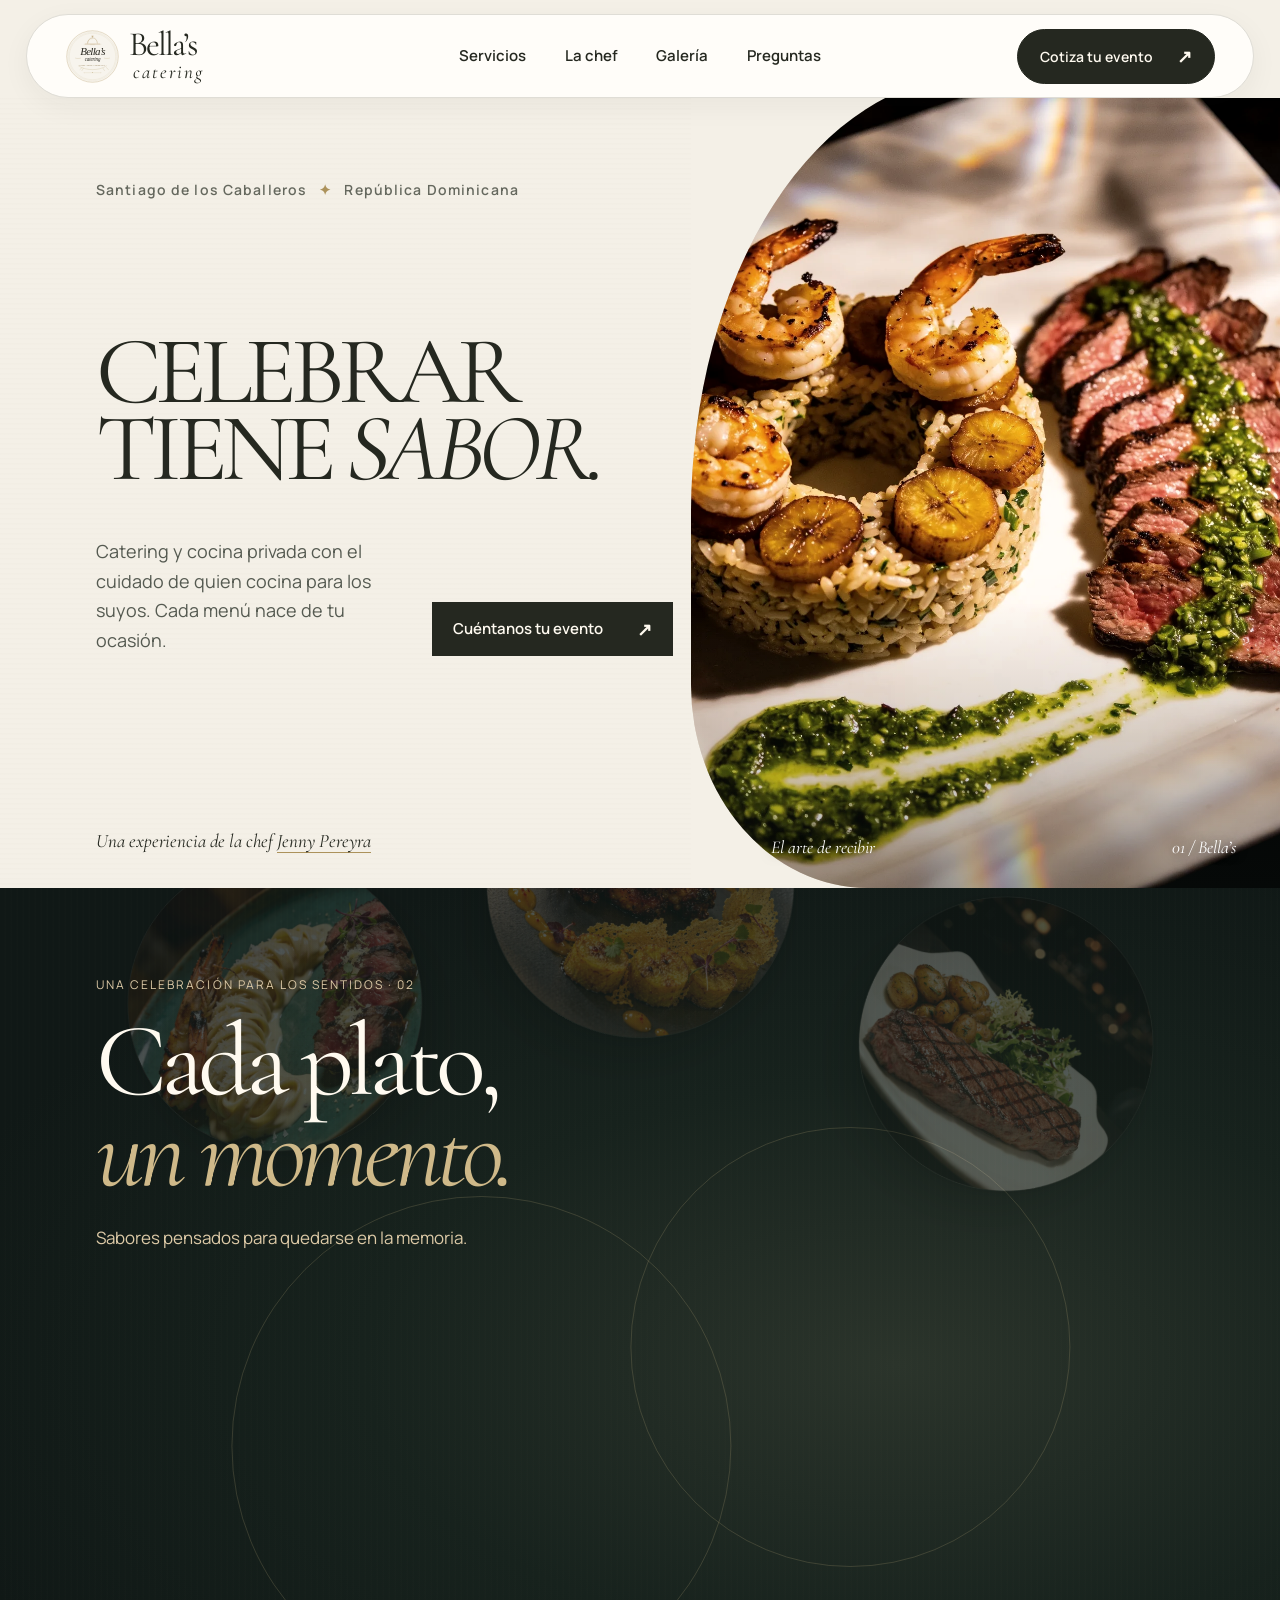
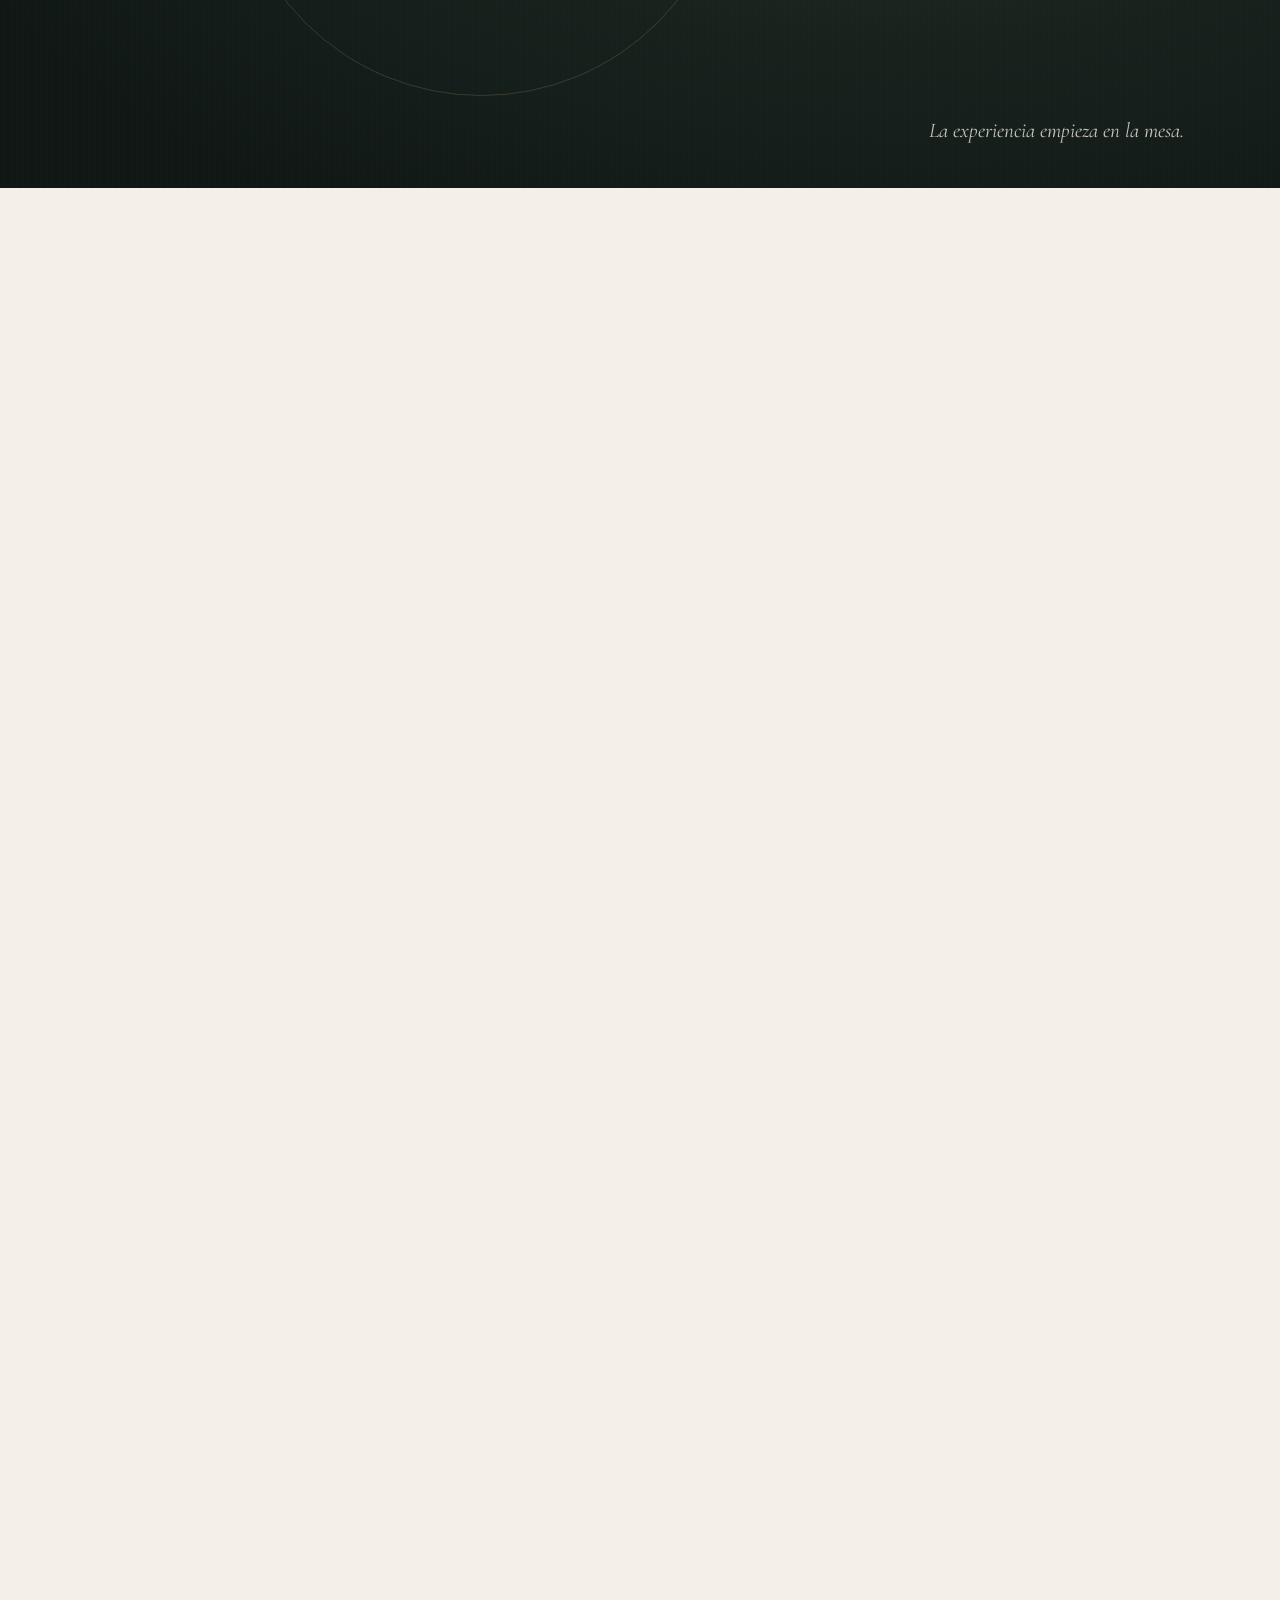
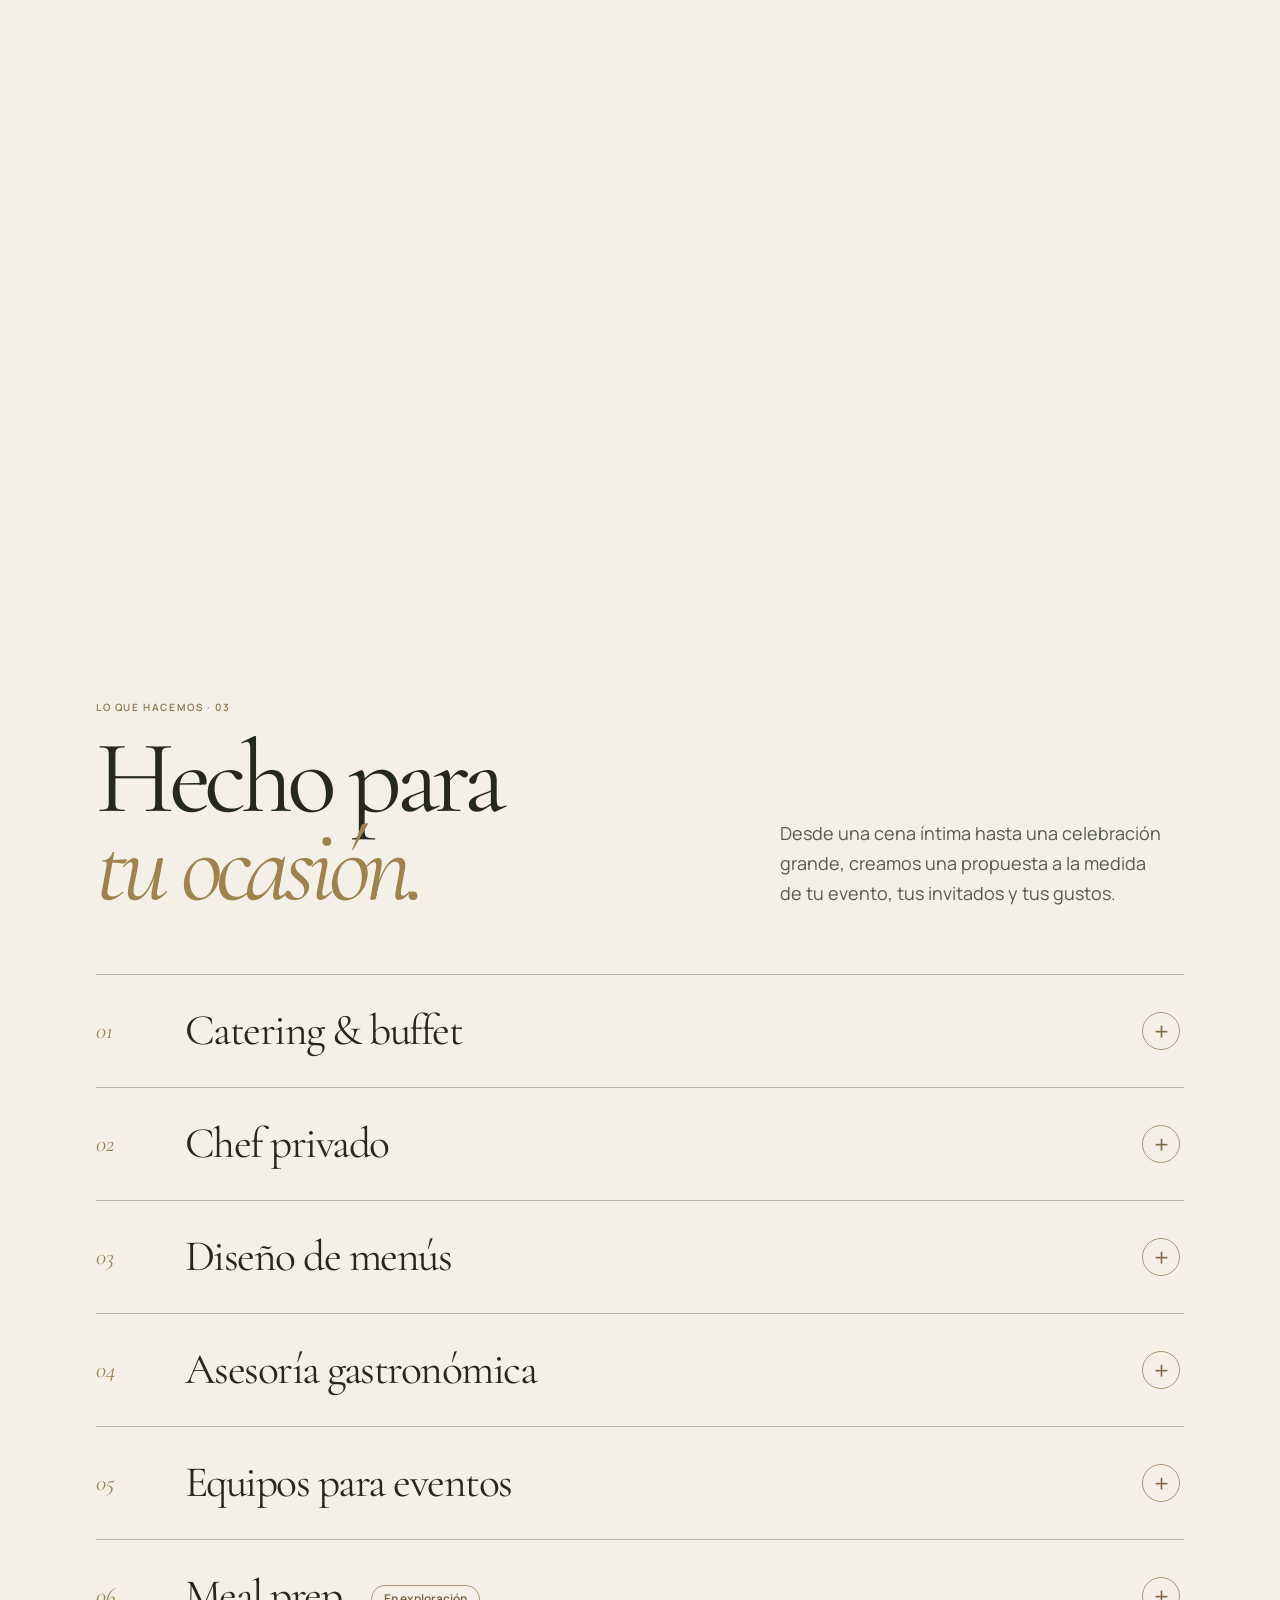
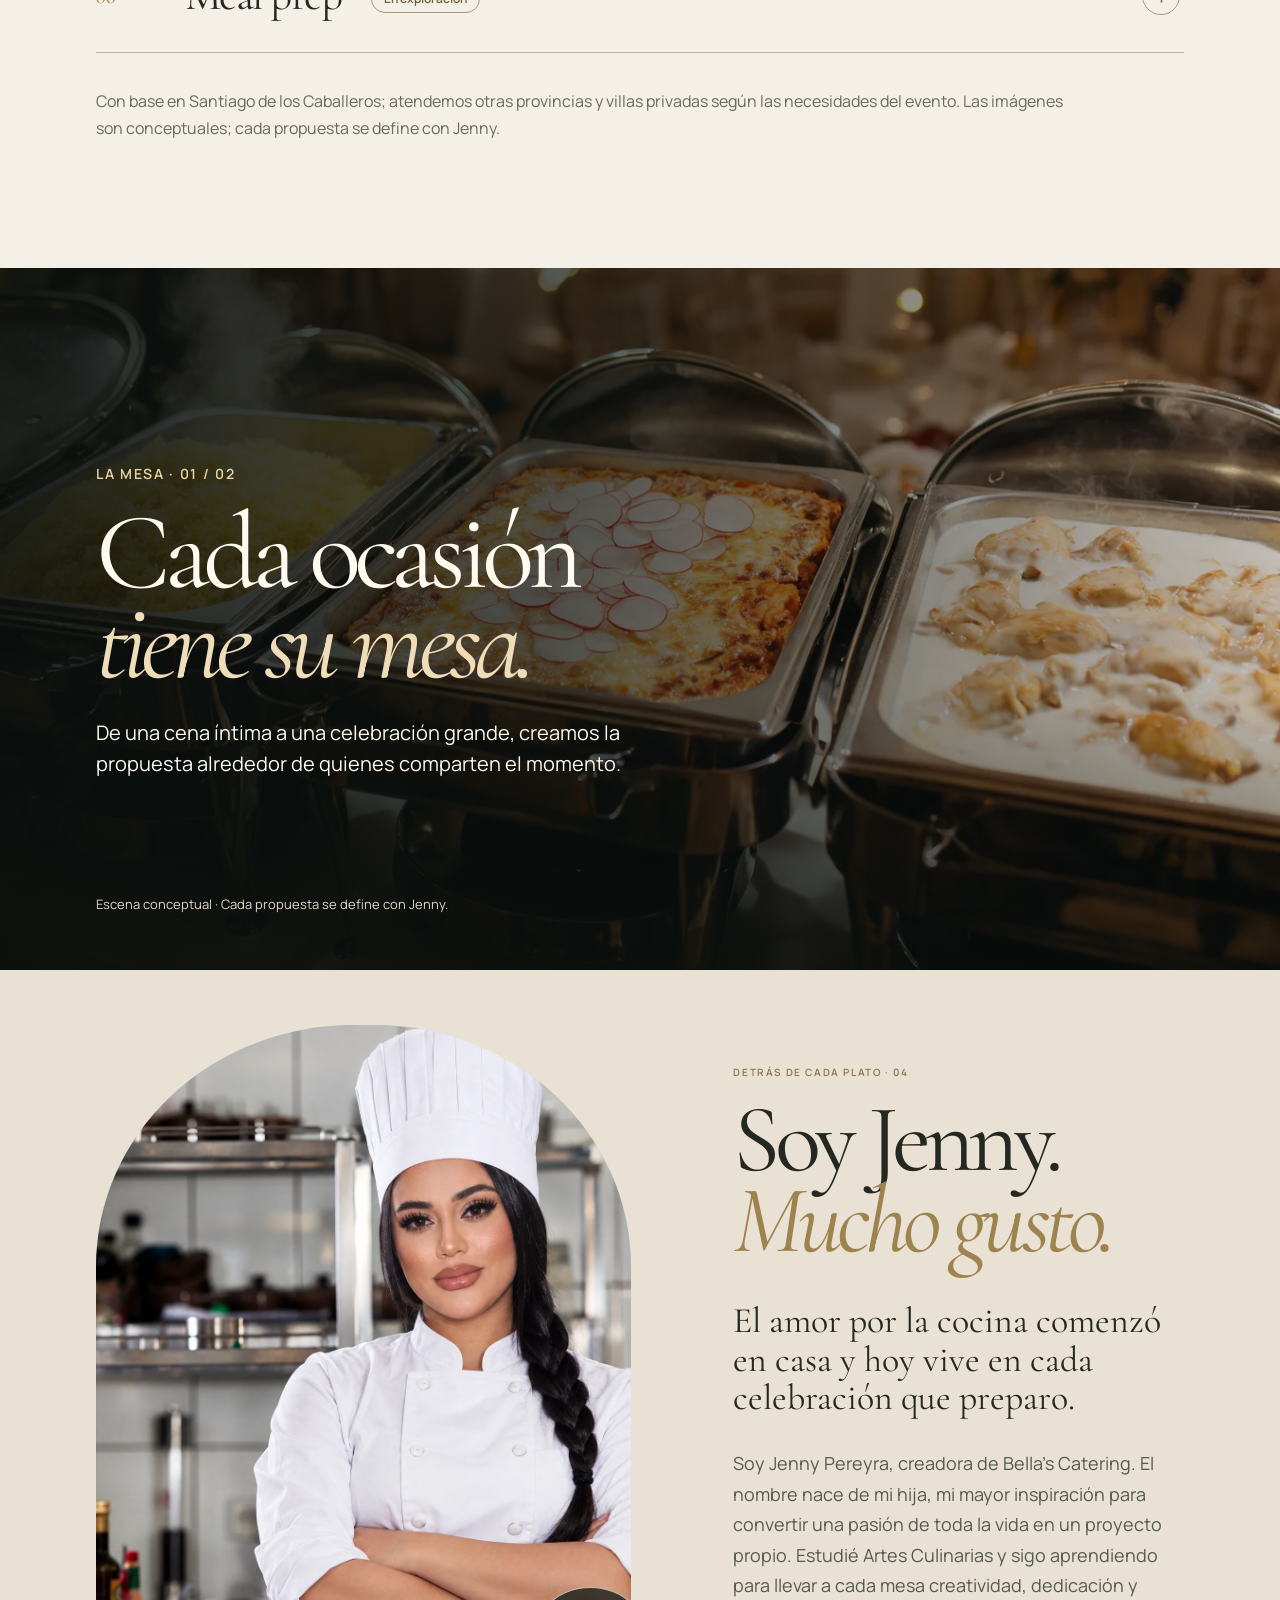
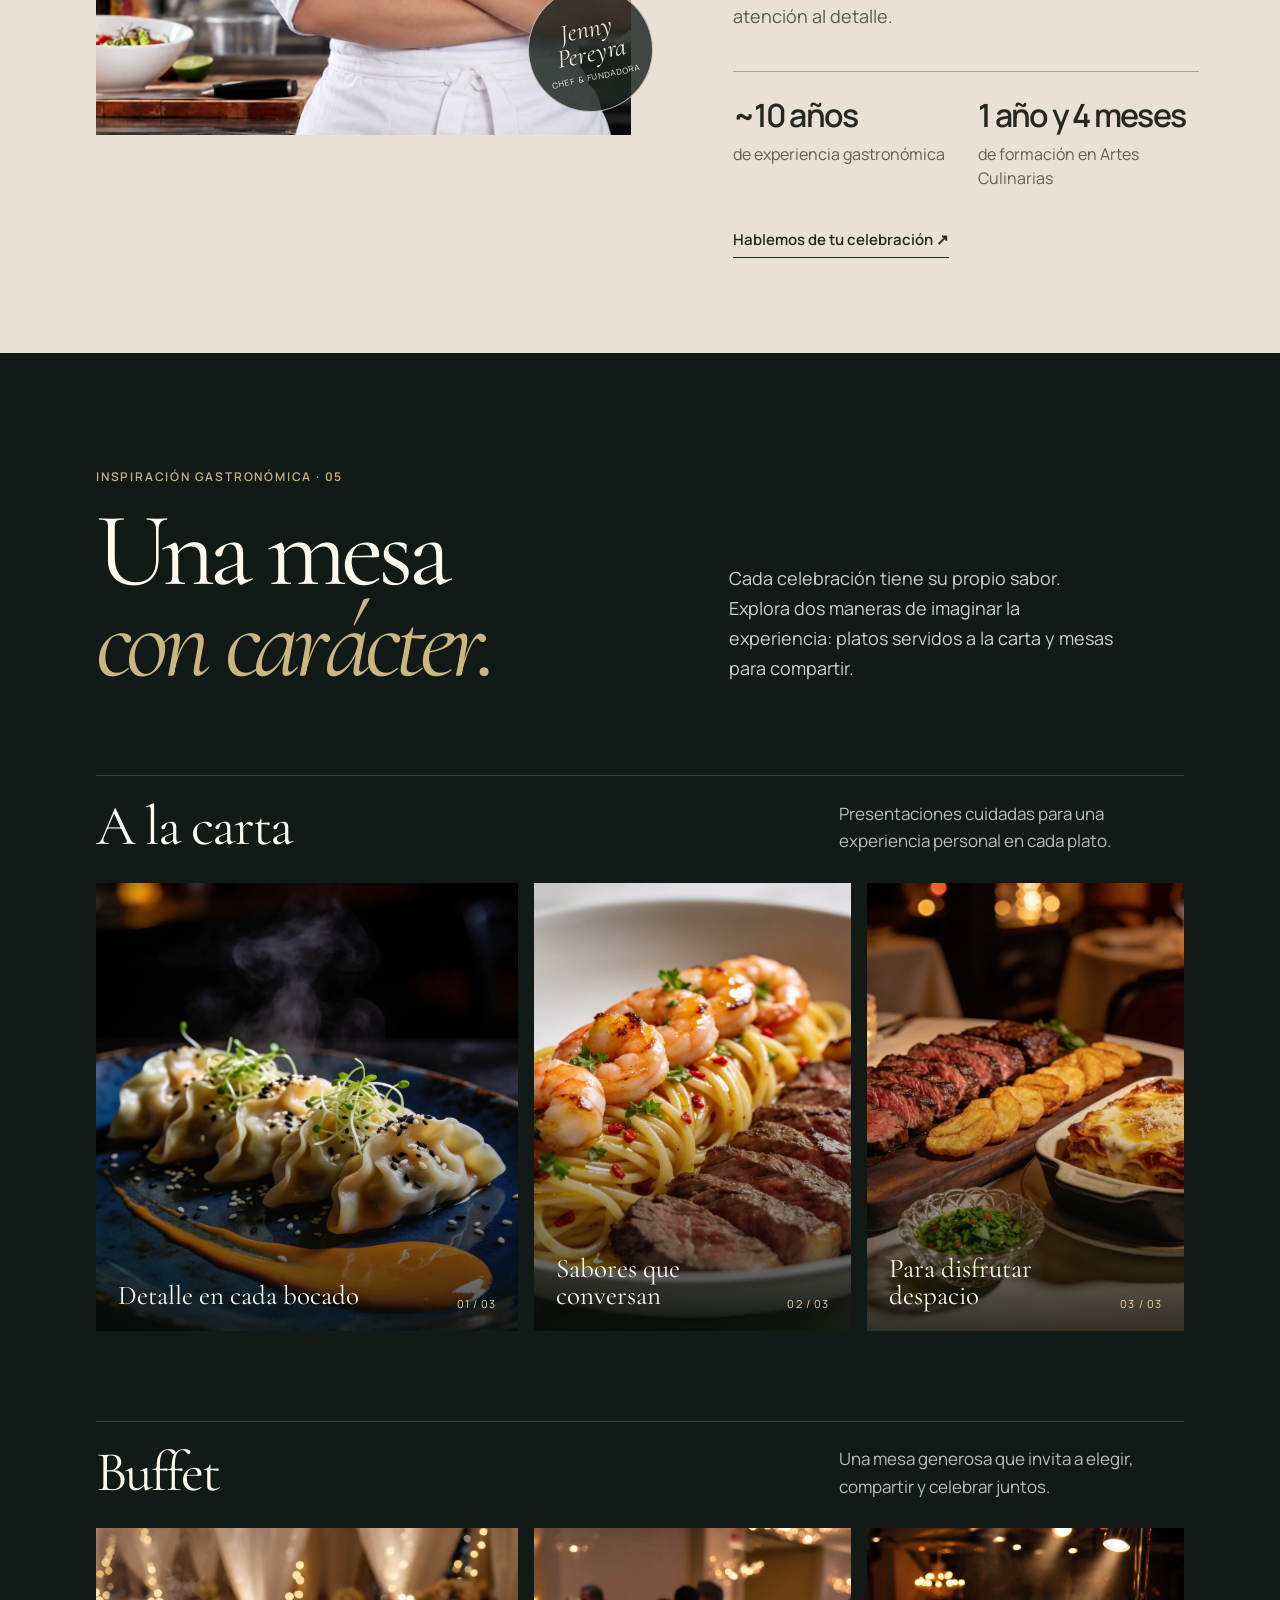
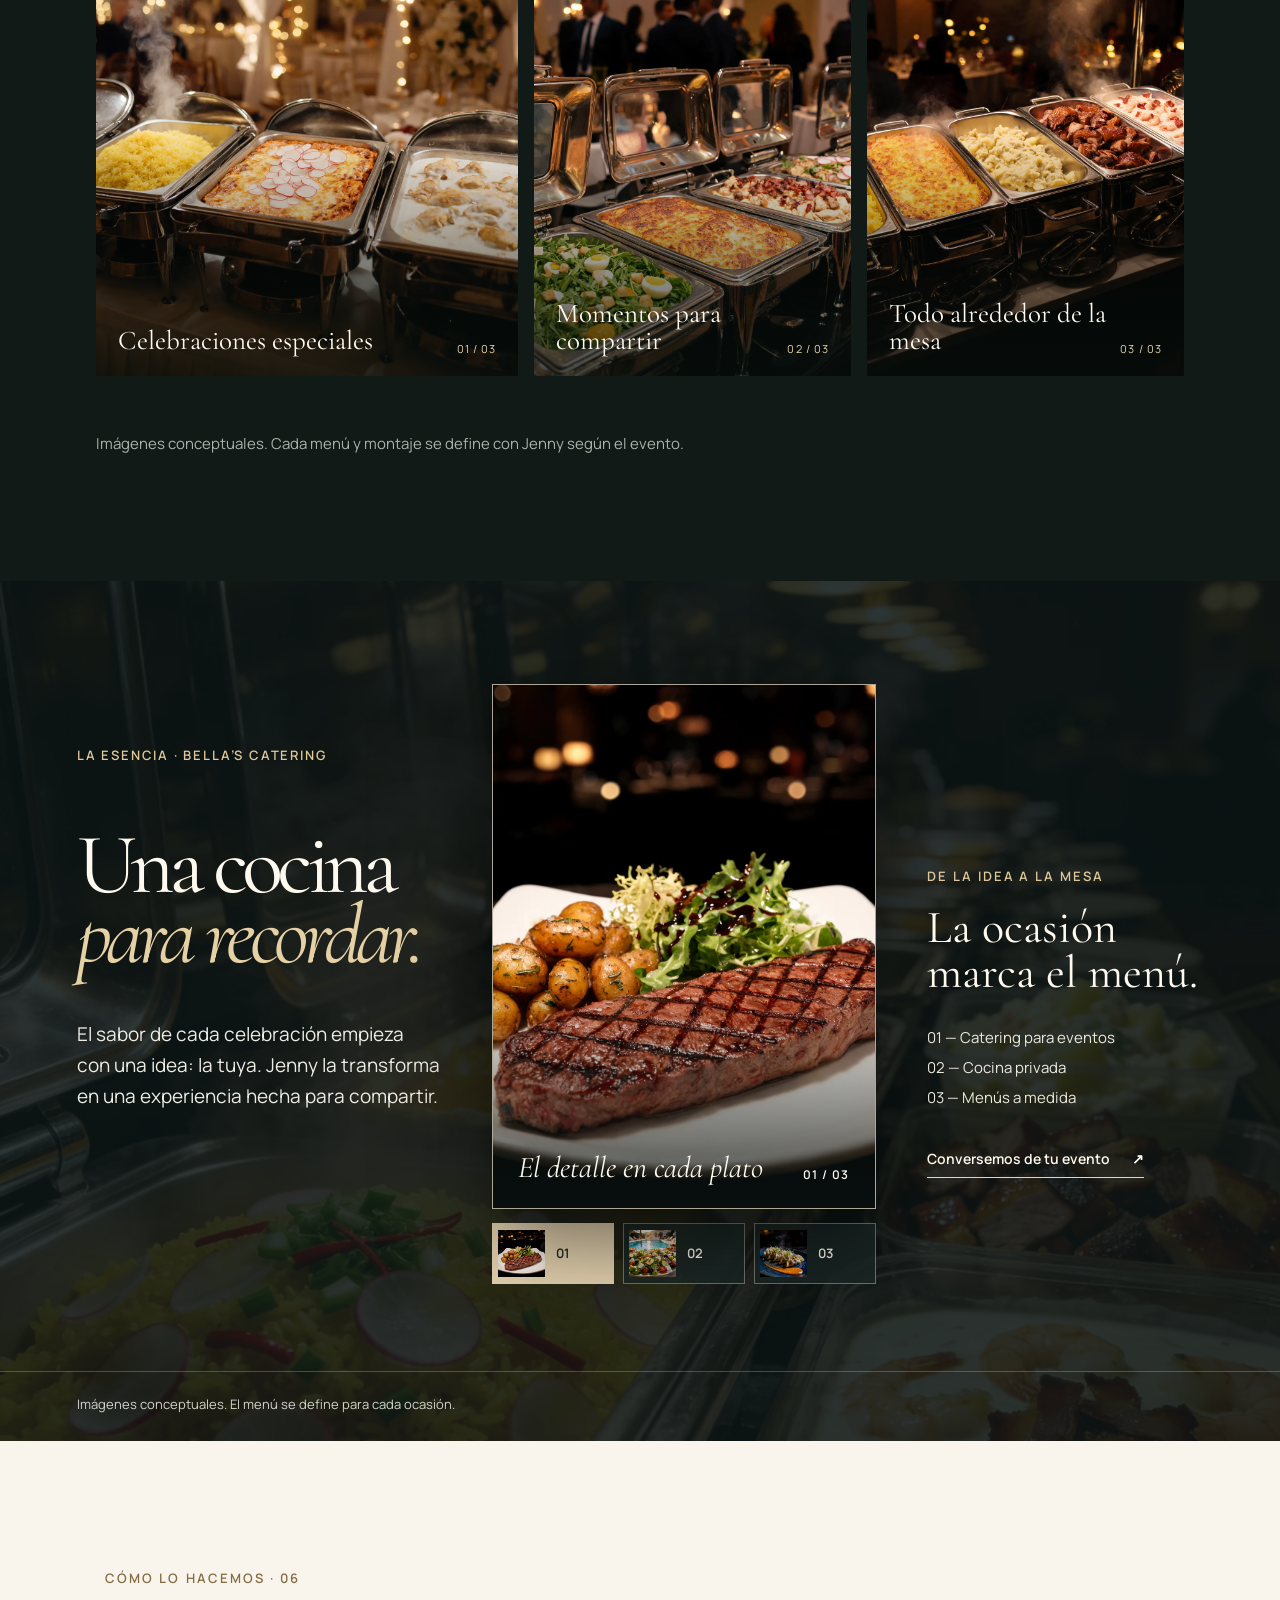
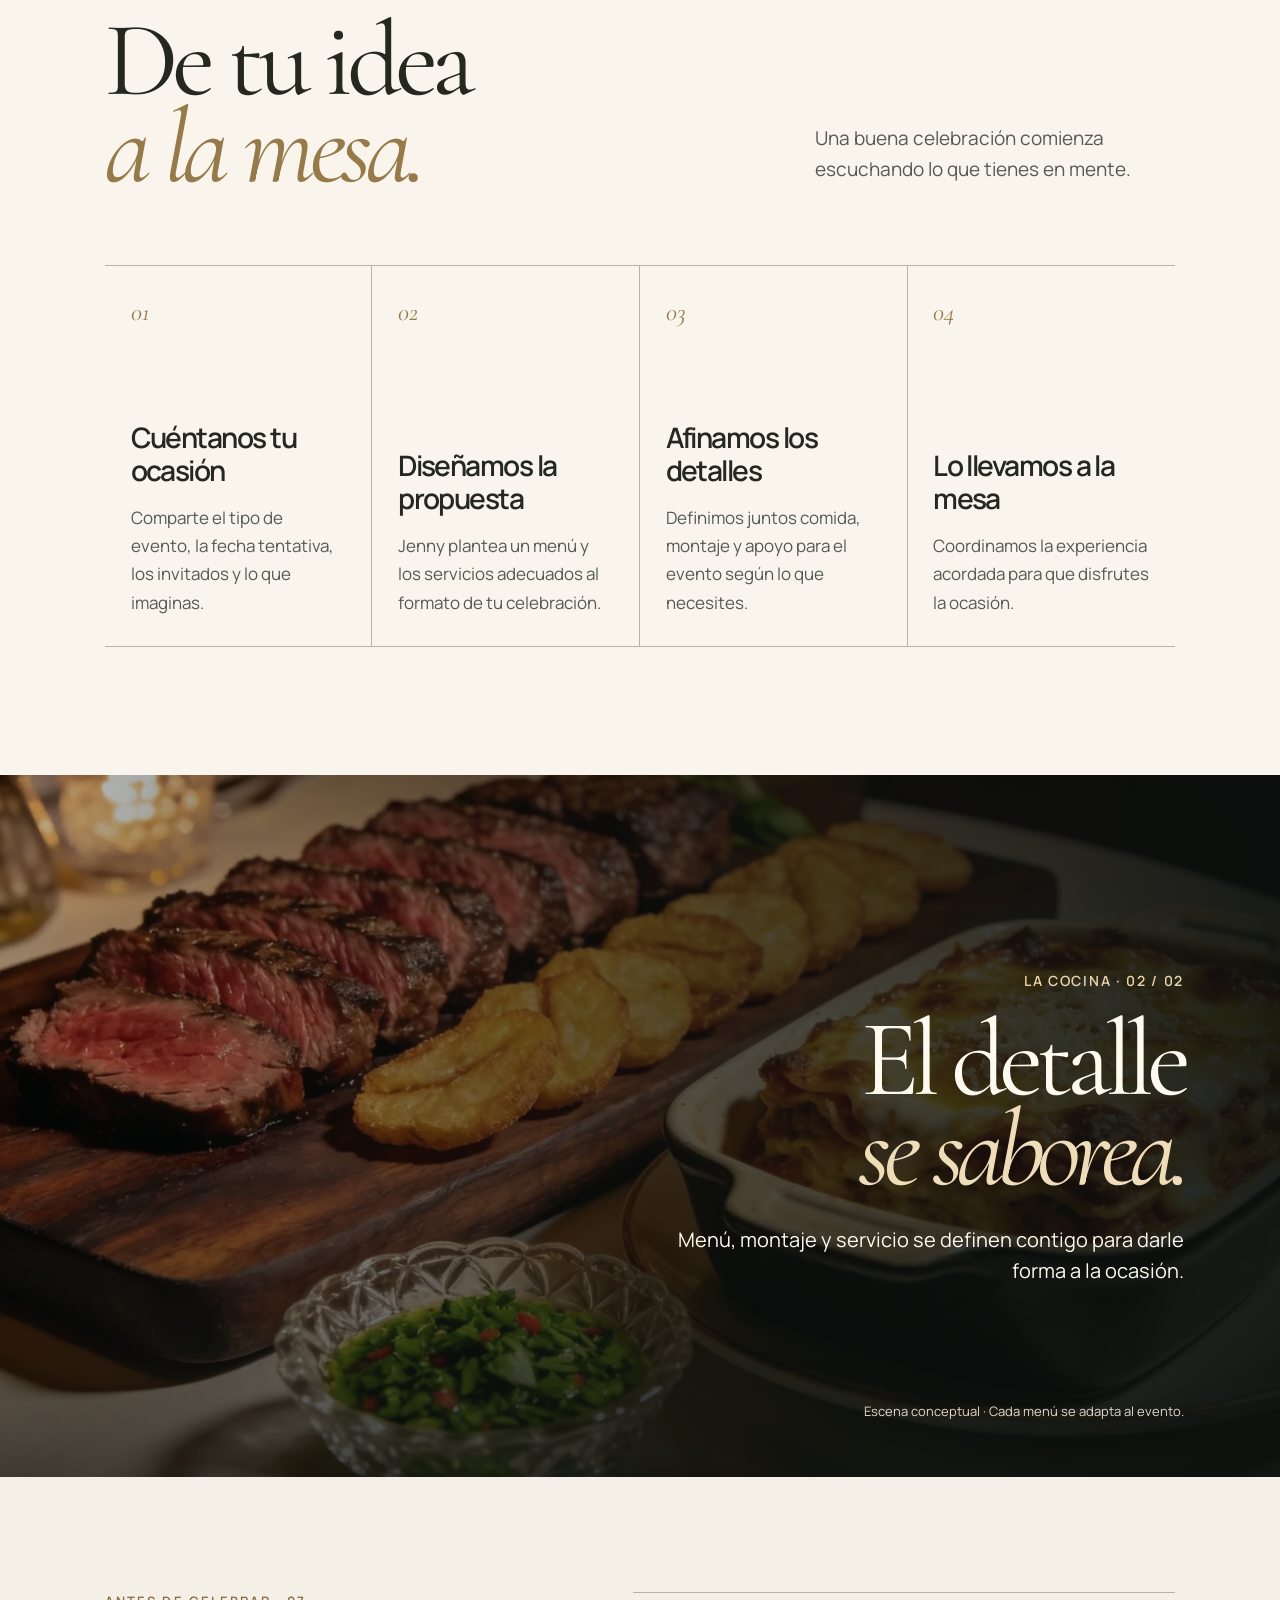
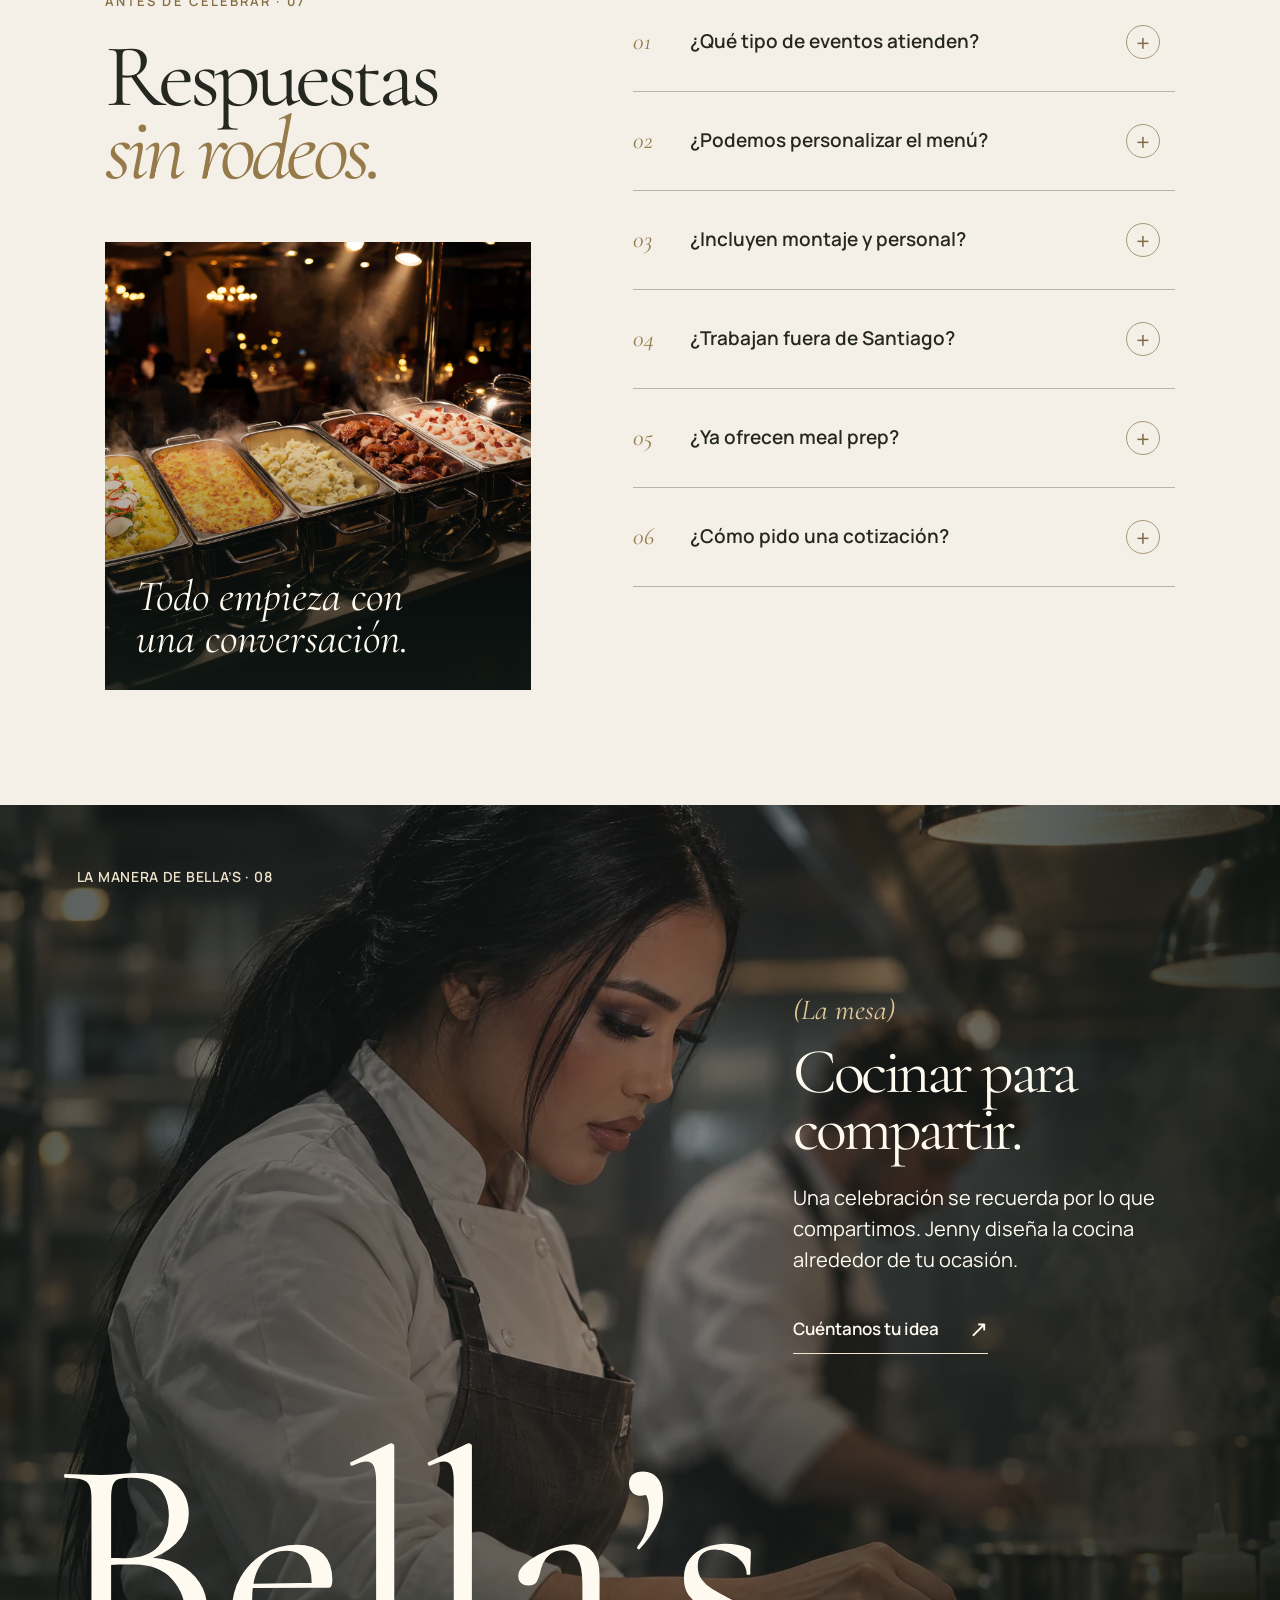
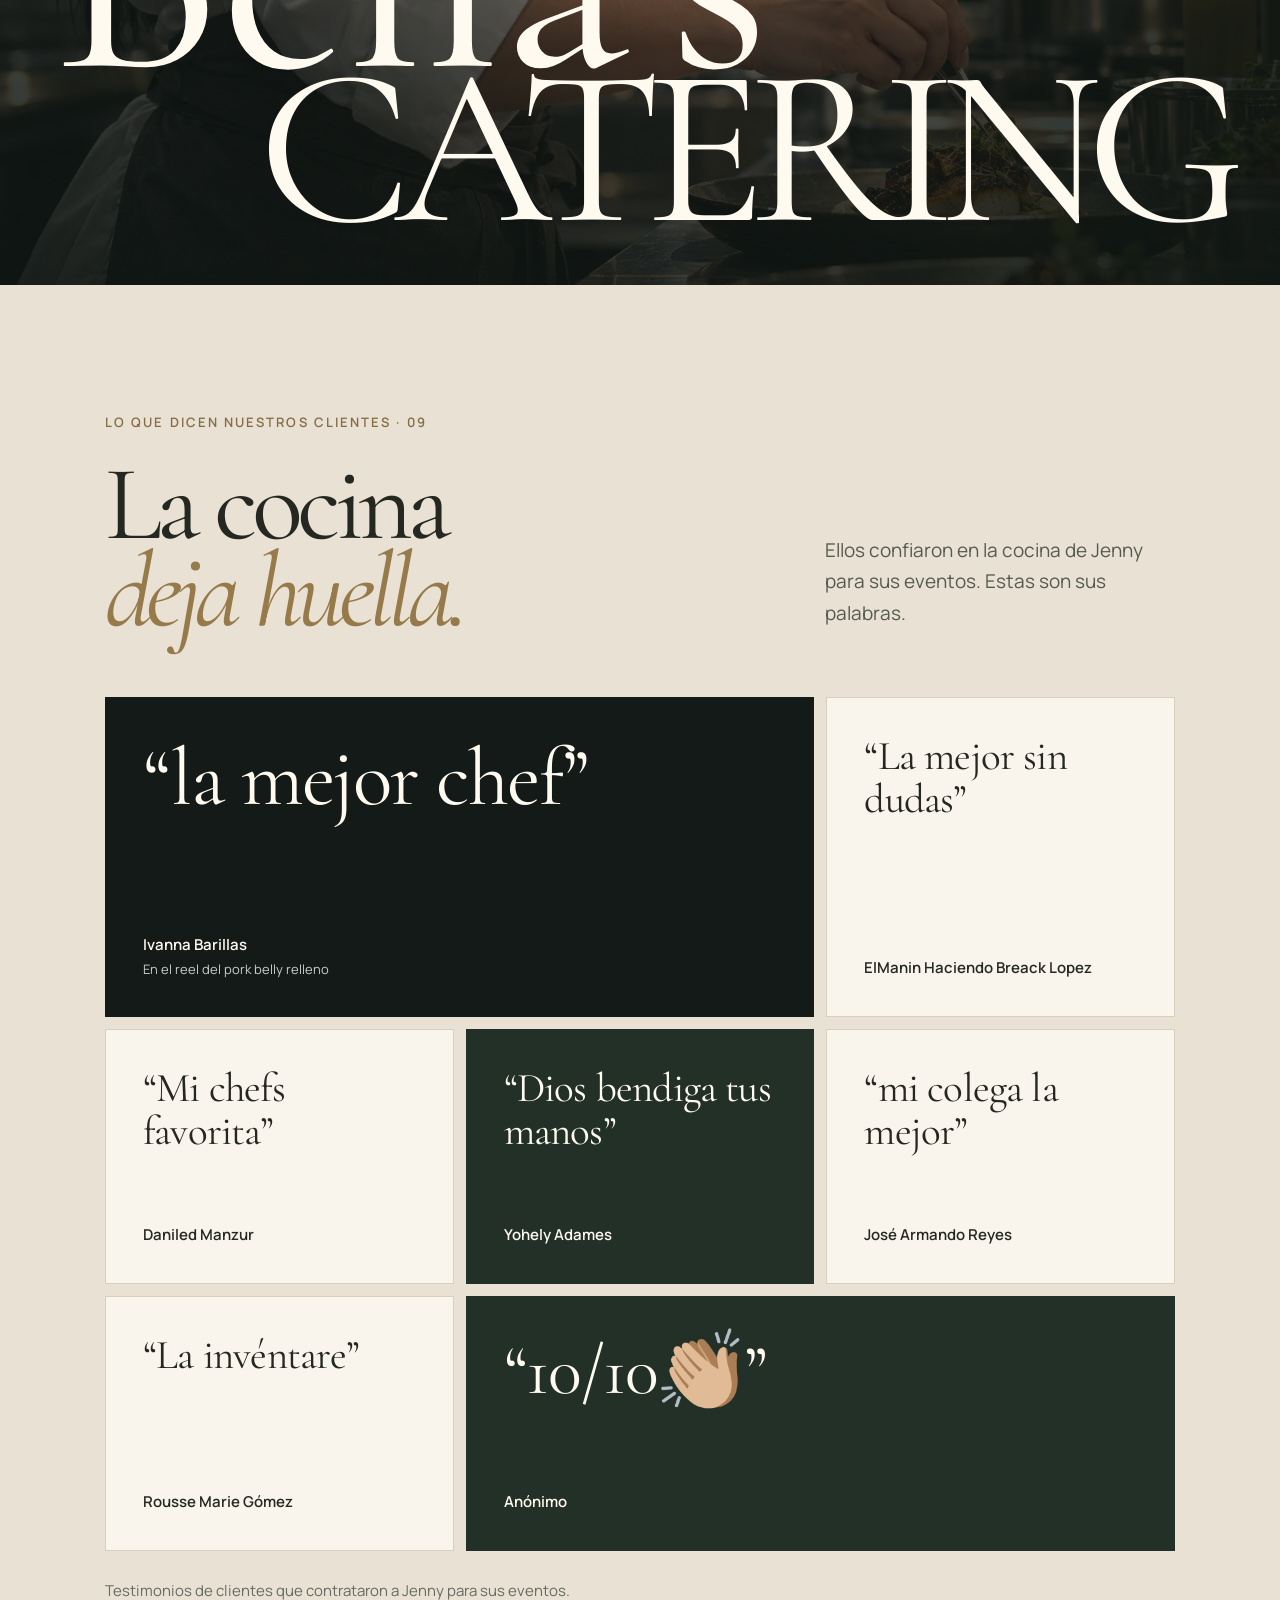
==== index.html @ 51c00a1a "feat: add optimized video parallax scenes" ====
<!doctype html>
<html lang="es">
  <head>
    <meta charset="utf-8" />
    <meta name="viewport" content="width=device-width, initial-scale=1" />
    <meta name="theme-color" content="#f4f0e7" />
    <meta name="robots" content="noindex, nofollow" />
    <meta name="description" content="Bella’s Catering en Santiago de los Caballeros: catering para eventos, chef privado y experiencias gastronómicas creadas por la chef Jenny Pereyra." />
    <meta property="og:type" content="website" />
    <meta property="og:title" content="Bella’s Catering — Chef Jenny Pereyra" />
    <meta property="og:description" content="Catering y cocina privada para celebrar a tu manera en República Dominicana." />
    <meta property="og:image" content="ASSETS/images/hero-dish.webp" />
    <title>Bella’s Catering — Chef Jenny Pereyra</title>
    <link rel="icon" href="ASSETS/brand/bellas-seal.svg" type="image/svg+xml" />
    <link rel="preload" href="ASSETS/fonts/cormorant-regular.woff2" as="font" type="font/woff2" crossorigin />
    <link rel="preload" href="ASSETS/fonts/manrope-regular.woff2" as="font" type="font/woff2" crossorigin />
    <link rel="stylesheet" href="css/base.css" />
    <link rel="stylesheet" href="css/hero.css" />
    <link rel="stylesheet" href="css/motion.css" />
    <link rel="stylesheet" href="css/sections.css" />
    <link rel="stylesheet" href="css/gallery.css" />
    <link rel="stylesheet" href="css/quote.css" />
    <link rel="stylesheet" href="css/reactions.css" />
    <link rel="stylesheet" href="css/process.css" />
    <link rel="stylesheet" href="css/signature.css" />
    <link rel="stylesheet" href="css/bella-way.css" />
    <link rel="stylesheet" href="css/parallax.css" />
    <link rel="stylesheet" href="css/footer.css" />
  </head>
  <body>
    <a class="skip-link" href="#contenido">Ir al contenido</a>
    <header class="site-header" id="inicio">
      <a class="brand" href="#inicio" aria-label="Bella’s Catering, ir al inicio">
        <img src="ASSETS/brand/bellas-seal.svg" alt="" width="62" height="62" />
        <span class="brand-copy"><strong>Bella’s</strong><small>catering</small></span>
      </a>
      <nav class="desktop-nav" aria-label="Navegación principal">
        <a href="#servicios">Servicios</a>
        <a href="#chef">La chef</a>
        <a href="#galeria">Galería</a>
        <a href="#preguntas">Preguntas</a>
      </nav>
      <a class="header-cta" href="#cotizar">Cotiza tu evento <span aria-hidden="true">↗</span></a>
      <details class="mobile-menu">
        <summary aria-label="Menú"><span></span><span></span></summary>
        <nav aria-label="Navegación móvil">
          <a href="#servicios">Servicios</a>
          <a href="#chef">La chef</a>
          <a href="#galeria">Galería</a>
          <a href="#preguntas">Preguntas</a>
          <a class="mobile-menu__cta" href="#cotizar">Cotiza tu evento <span aria-hidden="true">↗</span></a>
        </nav>
      </details>
    </header>

    <main id="contenido">
      <section class="hero" aria-labelledby="hero-title">
        <div class="hero-copy">
          <p class="hero-location">Santiago de los Caballeros <span aria-hidden="true">✦</span> República Dominicana</p>
          <h1 id="hero-title">Celebrar<br />tiene <em>sabor.</em></h1>
          <div class="hero-intro">
            <p>Catering y cocina privada con el cuidado de quien cocina para los suyos. Cada menú nace de tu ocasión.</p>
            <a class="button button-dark" href="https://wa.me/18494530297?text=Hola%2C%20quiero%20cotizar%20un%20evento%20con%20Bella%E2%80%99s%20Catering." target="_blank" rel="noopener noreferrer">Cuéntanos tu evento <span aria-hidden="true">↗</span></a>
          </div>
          <p class="hero-signature">Una experiencia de la chef <strong>Jenny Pereyra</strong></p>
        </div>
        <div class="hero-visual">
          <div class="hero-photo-wrap">
            <img class="hero-photo" src="ASSETS/images/hero-dish.webp" alt="Plato de camarones, arroz y carne servido con salsa verde" width="1600" height="1600" fetchpriority="high" />
          </div>
          <div class="hero-photo-caption" aria-hidden="true"><span>El arte de recibir</span><span>01 / Bella’s</span></div>
        </div>
      </section>
      <section class="food-scene" aria-labelledby="food-scene-title">
        <p class="food-scene__eyebrow">Una celebración para los sentidos · 02</p>
        <h2 class="food-scene__heading" id="food-scene-title">Cada plato,<br /><em>un momento.</em></h2>
        <p class="food-scene__note">Sabores pensados para quedarse en la memoria.</p>
        <div class="food-scene__stage" aria-label="Presentaciones gastronómicas de Bella’s Catering">
          <span class="food-scene__orbit food-scene__orbit--one" aria-hidden="true"></span>
          <span class="food-scene__orbit food-scene__orbit--two" aria-hidden="true"></span>
          <div class="food-scene__plate food-scene__plate--left" data-plate="0"><img src="ASSETS/images/dish-seafood.webp" alt="Pasta cremosa con mariscos y carne en plato turquesa" width="1100" height="1100" loading="lazy" /></div>
          <div class="food-scene__plate food-scene__plate--main" data-plate="1"><img src="ASSETS/images/dish-glazed.webp" alt="Preparación glaseada con plátano y hierbas frescas" width="1100" height="1473" loading="lazy" /></div>
          <div class="food-scene__plate food-scene__plate--right" data-plate="2"><img src="ASSETS/images/dish-steak.webp" alt="Corte de carne sobre puré con setas" width="1100" height="1100" loading="lazy" /></div>
          <div class="food-scene__plate food-scene__plate--extra" data-plate="3"><img src="ASSETS/images/gallery-dumplings.webp" alt="Bocados servidos en una presentación editorial" width="1440" height="1440" loading="lazy" /></div>
          <div class="food-scene__plate food-scene__plate--extra" data-plate="4"><img src="ASSETS/images/gallery-seafood-steak.webp" alt="Plato de mariscos y carne presentado para una ocasión especial" width="1440" height="1440" loading="lazy" /></div>
          <div class="food-scene__plate food-scene__plate--extra" data-plate="5"><img src="ASSETS/images/scene-surf-turf.webp" alt="Camarones y carne con arroz y salsa de hierbas sobre plato blanco" width="1100" height="1100" loading="lazy" /></div>
          <div class="food-scene__plate food-scene__plate--extra" data-plate="6"><img src="ASSETS/images/scene-steak-mushrooms.webp" alt="Corte de carne con puré, setas y hierbas sobre piedra oscura" width="1100" height="1100" loading="lazy" /></div>
          <div class="food-scene__fragments" aria-hidden="true">
            <span class="food-scene__fragment food-scene__fragment--leaf"></span>
            <span class="food-scene__fragment food-scene__fragment--seed"></span>
            <span class="food-scene__fragment food-scene__fragment--ribbon"></span>
            <span class="food-scene__fragment food-scene__fragment--leaf"></span>
            <span class="food-scene__fragment food-scene__fragment--seed"></span>
            <span class="food-scene__fragment food-scene__fragment--ribbon"></span>
          </div>
        </div>
        <p class="food-scene__footer">La experiencia empieza en la mesa.</p>
      </section>
      <section class="services" id="servicios" aria-labelledby="services-title">
        <div class="services__intro">
          <div>
            <p class="section-kicker">Lo que hacemos · 03</p>
            <h2 id="services-title">Hecho para<br /><em>tu ocasión.</em></h2>
          </div>
          <p>Desde una cena íntima hasta una celebración grande, creamos una propuesta a la medida de tu evento, tus invitados y tus gustos.</p>
        </div>

        <div class="services__list">
          <details class="service" name="services">
            <summary class="service__summary"><span class="service__number">01</span><span class="service__title">Catering &amp; buffet</span><span class="service__mark" aria-hidden="true">+</span></summary>
            <div class="service__panel"><p>Para bodas, cumpleaños, bautizos y celebraciones especiales. La propuesta puede incluir comida, montaje, vajilla, meseros, decoración y limpieza, según cada evento.</p><figure class="service__visual"><img src="ASSETS/images/gallery-buffet-wedding.webp" alt="Buffet conceptual preparado para una celebración" width="1440" height="1440" loading="lazy" /></figure></div>
          </details>
          <details class="service" name="services">
            <summary class="service__summary"><span class="service__number">02</span><span class="service__title">Chef privado</span><span class="service__mark" aria-hidden="true">+</span></summary>
            <div class="service__panel"><p>Una experiencia gastronómica personal para reuniones en casa o villas privadas, con menú pensado alrededor de quienes se sientan a la mesa.</p><figure class="service__visual service__visual--portrait"><img src="ASSETS/images/jenny-plating.webp" alt="Representación editorial de Jenny emplatando en una cocina" width="1280" height="1440" loading="lazy" /></figure></div>
          </details>
          <details class="service" name="services">
            <summary class="service__summary"><span class="service__number">03</span><span class="service__title">Diseño de menús</span><span class="service__mark" aria-hidden="true">+</span></summary>
            <div class="service__panel"><p>Creación de propuestas a la carta, de comida rápida o para ocasiones especiales. Adaptamos sabores, formato y porciones a lo que necesitas.</p><figure class="service__visual"><img src="ASSETS/images/gallery-seafood-steak.webp" alt="Plato conceptual de pasta, camarones y carne" width="1440" height="1440" loading="lazy" /></figure></div>
          </details>
          <details class="service" name="services">
            <summary class="service__summary"><span class="service__number">04</span><span class="service__title">Asesoría gastronómica</span><span class="service__mark" aria-hidden="true">+</span></summary>
            <div class="service__panel"><p>Apoyo para cocinas comerciales y restaurantes: instalación, menús, capacitación, costos, recetas, porciones y organización de la producción.</p><figure class="service__visual service__visual--team"><img src="ASSETS/images/jenny-with-team.webp" alt="Escena conceptual de colaboración en una cocina profesional" width="1280" height="1440" loading="lazy" /></figure></div>
          </details>
          <details class="service" name="services">
            <summary class="service__summary"><span class="service__number">05</span><span class="service__title">Equipos para eventos</span><span class="service__mark" aria-hidden="true">+</span></summary>
            <div class="service__panel"><p>Soluciones de montaje con chafing dishes, vajilla y otros equipos. Combinamos materiales propios y alquileres según el tamaño de la celebración.</p><figure class="service__visual"><img src="ASSETS/images/gallery-buffet-corporate.webp" alt="Montaje conceptual de buffet con equipos para servir" width="1440" height="1440" loading="lazy" /></figure></div>
          </details>
          <details class="service service--exploring" name="services">
            <summary class="service__summary"><span class="service__number">06</span><span class="service__title">Meal prep <small>En exploración</small></span><span class="service__mark" aria-hidden="true">+</span></summary>
            <div class="service__panel"><p>Jenny está considerando preparar comidas para organizar la semana con su estilo de cocina. Todavía no hay planes, fechas de lanzamiento ni opciones de compra definidas.</p><figure class="service__visual service__visual--meal"><span class="service__meal-grid"><img src="ASSETS/images/meal-prep-selection.webp" alt="Selección conceptual de comidas preparadas y organizadas para la semana" width="1536" height="1024" loading="lazy" /><img src="ASSETS/images/meal-prep-plating.webp" alt="Preparación conceptual de porciones para meal prep" width="1536" height="1024" loading="lazy" /><img src="ASSETS/images/meal-prep-closeup.webp" alt="Detalle conceptual de una comida preparada" width="1536" height="1024" loading="lazy" /></span></figure></div>
          </details>
        </div>
        <p class="services__note">Con base en Santiago de los Caballeros; atendemos otras provincias y villas privadas según las necesidades del evento. Las imágenes son conceptuales; cada propuesta se define con Jenny.</p>
      </section>

      <section class="parallax-panel parallax-panel--gathering" aria-labelledby="gathering-title">
        <div class="parallax-panel__media" aria-hidden="true">
          <img class="parallax-panel__image" src="ASSETS/images/gallery-buffet-wedding.webp" alt="" width="1440" height="1440" loading="lazy" />
          <video class="parallax-panel__video" muted loop playsinline preload="none" tabindex="-1"><source src="ASSETS/videos/la-mesa-1.mp4" type="video/mp4" /></video>
        </div>
        <div class="parallax-panel__content">
          <p class="parallax-panel__eyebrow">La mesa · 01 / 02</p>
          <h2 id="gathering-title">Cada ocasión<br /><em>tiene su mesa.</em></h2>
          <p class="parallax-panel__description">De una cena íntima a una celebración grande, creamos la propuesta alrededor de quienes comparten el momento.</p>
          <p class="parallax-panel__note">Escena conceptual · Cada propuesta se define con Jenny.</p>
        </div>
      </section>
      <section class="biography" id="chef" aria-labelledby="biography-title">
        <div class="biography__visual">
          <img src="ASSETS/images/jenny-portrait.webp" alt="Representación editorial de la chef Jenny Pereyra en una cocina profesional" width="1500" height="1500" loading="lazy" />
          <div class="biography__stamp" aria-hidden="true"><span>Jenny<br />Pereyra</span><small>Chef &amp; fundadora</small></div>
        </div>
        <div class="biography__copy">
          <p class="section-kicker">Detrás de cada plato · 04</p>
          <h2 id="biography-title">Soy Jenny.<br /><em>Mucho gusto.</em></h2>
          <p class="biography__lead">El amor por la cocina comenzó en casa y hoy vive en cada celebración que preparo.</p>
          <p class="biography__body">Soy Jenny Pereyra, creadora de Bella’s Catering. El nombre nace de mi hija, mi mayor inspiración para convertir una pasión de toda la vida en un proyecto propio. Estudié Artes Culinarias y sigo aprendiendo para llevar a cada mesa creatividad, dedicación y atención al detalle.</p>
          <div class="biography__facts"><span><strong>~10 años</strong>de experiencia gastronómica</span><span><strong>1 año y 4 meses</strong>de formación en Artes Culinarias</span></div>
          <a class="biography__link" href="https://wa.me/18494530297?text=Hola%2C%20quiero%20hablar%20con%20Jenny%20sobre%20un%20evento." target="_blank" rel="noopener noreferrer">Hablemos de tu celebración ↗</a>
        </div>
      </section>
      <section class="gallery" id="galeria" aria-labelledby="gallery-title">
        <div class="gallery__intro">
          <div><p class="gallery__kicker">Inspiración gastronómica · 05</p><h2 id="gallery-title">Una mesa<br /><em>con carácter.</em></h2></div>
          <p>Cada celebración tiene su propio sabor. Explora dos maneras de imaginar la experiencia: platos servidos a la carta y mesas para compartir.</p>
        </div>
        <div class="gallery__group" aria-labelledby="gallery-carte-title">
          <div class="gallery__group-head"><h3 id="gallery-carte-title">A la carta</h3><p>Presentaciones cuidadas para una experiencia personal en cada plato.</p></div>
          <div class="gallery__grid">
            <figure class="gallery__card"><img src="ASSETS/images/gallery-dumplings.webp" alt="Dumplings al vapor con hierbas en un plato azul" width="1440" height="1440" loading="lazy" /><figcaption>Detalle en cada bocado <small>01 / 03</small></figcaption></figure>
            <figure class="gallery__card"><img src="ASSETS/images/gallery-seafood-steak.webp" alt="Pasta con camarones y corte de carne servido en plato blanco" width="1440" height="1440" loading="lazy" /><figcaption>Sabores que conversan <small>02 / 03</small></figcaption></figure>
            <figure class="gallery__card"><img src="ASSETS/images/gallery-steak-lasagna.webp" alt="Corte de carne, lasaña y ensalada en mesa de cena" width="1440" height="1440" loading="lazy" /><figcaption>Para disfrutar despacio <small>03 / 03</small></figcaption></figure>
          </div>
        </div>
        <div class="gallery__group" aria-labelledby="gallery-buffet-title">
          <div class="gallery__group-head"><h3 id="gallery-buffet-title">Buffet</h3><p>Una mesa generosa que invita a elegir, compartir y celebrar juntos.</p></div>
          <div class="gallery__grid">
            <figure class="gallery__card"><img src="ASSETS/images/gallery-buffet-wedding.webp" alt="Buffet con chafing dishes en salón de celebración" width="1440" height="1440" loading="lazy" /><figcaption>Celebraciones especiales <small>01 / 03</small></figcaption></figure>
            <figure class="gallery__card"><img src="ASSETS/images/gallery-buffet-corporate.webp" alt="Mesa de buffet con ensalada, arroz y bandejas calientes" width="1440" height="1440" loading="lazy" /><figcaption>Momentos para compartir <small>02 / 03</small></figcaption></figure>
            <figure class="gallery__card"><img src="ASSETS/images/gallery-buffet-warm.webp" alt="Buffet cálido con varias bandejas de comida y luz de salón" width="1440" height="1440" loading="lazy" /><figcaption>Todo alrededor de la mesa <small>03 / 03</small></figcaption></figure>
          </div>
        </div>
        <p class="gallery__note">Imágenes conceptuales. Cada menú y montaje se define con Jenny según el evento.</p>
      </section>
      <section class="signature" id="esencia" aria-labelledby="signature-title">
        <img class="signature__backdrop" src="ASSETS/images/feature-buffet.webp" alt="" width="1400" height="1400" loading="lazy" />
        <div class="signature__layout">
          <div class="signature__copy">
            <p class="signature__eyebrow">La esencia · Bella’s Catering</p>
            <h2 id="signature-title">Una cocina<br /><em>para recordar.</em></h2>
            <p>El sabor de cada celebración empieza con una idea: la tuya. Jenny la transforma en una experiencia hecha para compartir.</p>
          </div>
          <div class="signature__showcase">
            <div class="signature__photos">
              <figure class="signature__slide is-active" data-signature-slide="0" aria-hidden="false">
                <img src="ASSETS/images/feature-steak.webp" alt="Plato conceptual de carne a la parrilla con papas y ensalada" width="1400" height="1400" loading="lazy" />
                <figcaption>El detalle en cada plato <span>01 / 03</span></figcaption>
              </figure>
              <figure class="signature__slide" data-signature-slide="1" aria-hidden="true">
                <img src="ASSETS/images/feature-pool-celebration.webp" alt="Mesa conceptual con ensalada junto a una piscina para una celebración" width="1400" height="1400" loading="lazy" />
                <figcaption>Momentos para compartir <span>02 / 03</span></figcaption>
              </figure>
              <figure class="signature__slide" data-signature-slide="2" aria-hidden="true">
                <img src="ASSETS/images/gallery-dumplings.webp" alt="Dumplings presentados en plato azul con salsa" width="1440" height="1440" loading="lazy" />
                <figcaption>Sabores que sorprenden <span>03 / 03</span></figcaption>
              </figure>
            </div>
            <div class="signature__controls" role="group" aria-label="Explorar fotografías">
              <button type="button" data-signature-target="0" aria-label="Ver el plato de carne" aria-pressed="true"><img src="ASSETS/images/feature-steak.webp" alt="" width="1400" height="1400" loading="lazy" /><span>01</span></button>
              <button type="button" data-signature-target="1" aria-label="Ver la celebración junto a la piscina" aria-pressed="false"><img src="ASSETS/images/feature-pool-celebration.webp" alt="" width="1400" height="1400" loading="lazy" /><span>02</span></button>
              <button type="button" data-signature-target="2" aria-label="Ver los dumplings" aria-pressed="false"><img src="ASSETS/images/gallery-dumplings.webp" alt="" width="1440" height="1440" loading="lazy" /><span>03</span></button>
            </div>
          </div>
          <div class="signature__aside">
            <p>De la idea a la mesa</p>
            <h3>La ocasión marca el menú.</h3>
            <span>01 — Catering para eventos<br />02 — Cocina privada<br />03 — Menús a medida</span>
            <a href="#cotizar">Conversemos de tu evento <span aria-hidden="true">↗</span></a>
          </div>
        </div>
        <p class="signature__note">Imágenes conceptuales. El menú se define para cada ocasión.</p>
      </section>
      <section class="process" id="proceso" aria-labelledby="process-title">
        <div class="process__intro">
          <div>
            <p class="process__eyebrow">Cómo lo hacemos · 06</p>
            <h2 id="process-title">De tu idea<br /><em>a la mesa.</em></h2>
          </div>
          <p>Una buena celebración comienza escuchando lo que tienes en mente.</p>
        </div>
        <div class="process__steps">
          <article class="process__step" tabindex="0"><span>01</span><h3>Cuéntanos tu ocasión</h3><p>Comparte el tipo de evento, la fecha tentativa, los invitados y lo que imaginas.</p></article>
          <article class="process__step" tabindex="0"><span>02</span><h3>Diseñamos la propuesta</h3><p>Jenny plantea un menú y los servicios adecuados al formato de tu celebración.</p></article>
          <article class="process__step" tabindex="0"><span>03</span><h3>Afinamos los detalles</h3><p>Definimos juntos comida, montaje y apoyo para el evento según lo que necesites.</p></article>
          <article class="process__step" tabindex="0"><span>04</span><h3>Lo llevamos a la mesa</h3><p>Coordinamos la experiencia acordada para que disfrutes la ocasión.</p></article>
        </div>
      </section>
      <section class="parallax-panel parallax-panel--detail" aria-labelledby="detail-title">
        <div class="parallax-panel__media" aria-hidden="true">
          <img class="parallax-panel__image" src="ASSETS/images/gallery-steak-lasagna.webp" alt="" width="1440" height="1440" loading="lazy" />
          <video class="parallax-panel__video" muted loop playsinline preload="none" tabindex="-1"><source src="ASSETS/videos/la-mesa-2.mp4" type="video/mp4" /></video>
        </div>
        <div class="parallax-panel__content">
          <p class="parallax-panel__eyebrow">La cocina · 02 / 02</p>
          <h2 id="detail-title">El detalle<br /><em>se saborea.</em></h2>
          <p class="parallax-panel__description">Menú, montaje y servicio se definen contigo para darle forma a la ocasión.</p>
          <p class="parallax-panel__note">Escena conceptual · Cada menú se adapta al evento.</p>
        </div>
      </section>
      <section class="faq" id="preguntas" aria-labelledby="faq-title">
        <div class="faq__intro">
          <p class="faq__eyebrow">Antes de celebrar · 07</p>
          <h2 id="faq-title">Respuestas<br /><em>sin rodeos.</em></h2>
          <figure class="faq__visual">
            <img src="ASSETS/images/gallery-buffet-warm.webp" alt="Mesa de buffet conceptual preparada para una celebración" width="1440" height="1440" loading="lazy" />
            <figcaption>Todo empieza con<br />una conversación.</figcaption>
          </figure>
        </div>
        <div class="faq__list">
          <details><summary><span class="faq__number" aria-hidden="true">01</span><span class="faq__question">¿Qué tipo de eventos atienden?</span><span class="faq__mark" aria-hidden="true">+</span></summary><p>Bodas, cumpleaños, bautizos, reuniones privadas y otras celebraciones. Cada propuesta se ajusta al tipo de ocasión.</p></details>
          <details><summary><span class="faq__number" aria-hidden="true">02</span><span class="faq__question">¿Podemos personalizar el menú?</span><span class="faq__mark" aria-hidden="true">+</span></summary><p>Sí. El menú se plantea alrededor del evento, los invitados y los gustos que compartas con Jenny.</p></details>
          <details><summary><span class="faq__number" aria-hidden="true">03</span><span class="faq__question">¿Incluyen montaje y personal?</span><span class="faq__mark" aria-hidden="true">+</span></summary><p>La propuesta puede incluir montaje, vajilla, meseros, decoración y limpieza, según las necesidades del evento. Se define al cotizar.</p></details>
          <details><summary><span class="faq__number" aria-hidden="true">04</span><span class="faq__question">¿Trabajan fuera de Santiago?</span><span class="faq__mark" aria-hidden="true">+</span></summary><p>Bella’s Catering tiene base en Santiago de los Caballeros y atiende otras provincias y villas privadas según la ocasión y la disponibilidad.</p></details>
          <details><summary><span class="faq__number" aria-hidden="true">05</span><span class="faq__question">¿Ya ofrecen meal prep?</span><span class="faq__mark" aria-hidden="true">+</span></summary><p>Jenny lo está considerando. Aún no hay planes, fecha de lanzamiento ni opciones de compra definidas.</p></details>
          <details><summary><span class="faq__number" aria-hidden="true">06</span><span class="faq__question">¿Cómo pido una cotización?</span><span class="faq__mark" aria-hidden="true">+</span></summary><p>Completa el formulario de esta página. Preparará un mensaje de WhatsApp para que lo revises y decidas si quieres enviarlo.</p></details>
        </div>
      </section>
      <section class="bella-way" id="manera" aria-labelledby="bella-way-title">
        <img class="bella-way__photo" src="ASSETS/images/jenny-plating.webp" alt="" width="1280" height="1440" loading="lazy" />
        <div class="bella-way__frame">
          <p class="bella-way__eyebrow">La manera de Bella’s · 08</p>
          <div class="bella-way__message">
            <span>(La mesa)</span>
            <h2 id="bella-way-title">Cocinar para compartir.</h2>
            <p>Una celebración se recuerda por lo que compartimos. Jenny diseña la cocina alrededor de tu ocasión.</p>
            <a href="#cotizar">Cuéntanos tu idea <span aria-hidden="true">↗</span></a>
          </div>
        </div>
        <strong class="bella-way__word" aria-hidden="true"><span>Bella’s</span><span>CATERING</span></strong>
      </section>
      <section class="reactions" id="reacciones" aria-labelledby="reactions-title">
        <div class="reactions__intro">
          <div>
            <p class="reactions__eyebrow">Lo que dicen nuestros clientes · 09</p>
            <h2 id="reactions-title">La cocina<br /><em>deja huella.</em></h2>
          </div>
          <p>Ellos confiaron en la cocina de Jenny para sus eventos. Estas son sus palabras.</p>
        </div>
        <div class="reactions__grid">
          <figure class="reaction reaction--featured"><blockquote><p>“la mejor chef”</p></blockquote><figcaption>Ivanna Barillas <span>En el reel del pork belly relleno</span></figcaption></figure>
          <figure class="reaction"><blockquote><p>“La mejor sin dudas”</p></blockquote><figcaption>ElManin Haciendo Breack Lopez</figcaption></figure>
          <figure class="reaction"><blockquote><p>“Mi chefs favorita”</p></blockquote><figcaption>Daniled Manzur</figcaption></figure>
          <figure class="reaction reaction--dark"><blockquote><p>“Dios bendiga tus manos”</p></blockquote><figcaption>Yohely Adames</figcaption></figure>
          <figure class="reaction"><blockquote><p>“mi colega la mejor”</p></blockquote><figcaption>José Armando Reyes</figcaption></figure>
          <figure class="reaction"><blockquote><p>“La invéntare”</p></blockquote><figcaption>Rousse Marie Gómez</figcaption></figure>
          <figure class="reaction reaction--dark"><blockquote><p>“10/10👏🏼”</p></blockquote><figcaption>Anónimo</figcaption></figure>
        </div>
        <p class="reactions__note">Testimonios de clientes que contrataron a Jenny para sus eventos.</p>
      </section>
      <section class="quote" id="cotizar" aria-labelledby="quote-title">
        <div class="quote__intro">
          <p class="quote__eyebrow">Hablemos de tu evento · 10</p>
          <h2 id="quote-title">Hagamos algo<br /><em>memorable.</em></h2>
          <p>Cuéntanos lo que imaginas y prepararemos una propuesta a tu medida.</p>
          <p class="quote__privacy">Preparamos tu mensaje para WhatsApp. Tú decides si lo envías; esta página no guarda lo que escribes.</p>
        </div>
        <form class="quote__form" id="quote-form">
          <div class="quote__field">
            <label for="quote-service">Servicio <span aria-hidden="true">*</span></label>
            <select id="quote-service" name="service" required>
              <option value="">Selecciona un servicio</option>
              <option>Catering &amp; buffet</option>
              <option>Chef privado</option>
              <option>Diseño de menús</option>
              <option>Asesoría gastronómica</option>
              <option>Equipos para eventos</option>
            </select>
          </div>
          <div class="quote__row">
            <div class="quote__field">
              <label for="quote-date">Fecha aproximada</label>
              <input id="quote-date" name="date" type="date" />
            </div>
            <div class="quote__field">
              <label for="quote-guests">Invitados aproximados</label>
              <input id="quote-guests" name="guests" type="number" min="1" max="100000" inputmode="numeric" placeholder="Ej. 50" />
            </div>
          </div>
          <div class="quote__field">
            <label for="quote-location">Ciudad o zona</label>
            <input id="quote-location" name="location" type="text" maxlength="80" autocomplete="off" placeholder="¿Dónde será?" />
          </div>
          <div class="quote__field">
            <label for="quote-details">Cuéntanos tu idea <span aria-hidden="true">*</span></label>
            <textarea id="quote-details" name="details" rows="4" maxlength="500" required placeholder="El tipo de ocasión, lo que te gustaría servir y cualquier detalle importante"></textarea>
          </div>
          <button class="quote__submit" type="submit">Preparar mensaje <span aria-hidden="true">↗</span></button>
          <p class="quote__footnote">Al continuar se abrirá WhatsApp con tu mensaje listo para revisar.</p>
          <p class="quote__error" role="alert" hidden>No pudimos abrir WhatsApp. Puedes usar el enlace de contacto al pie de la página.</p>
        </form>
      </section>
    </main>

    <footer class="site-footer">
      <div class="site-footer__facts">
        <div class="site-footer__fact"><span>BASE</span><p>Santiago de los Caballeros<br />República Dominicana</p></div>
        <div class="site-footer__fact"><span>LA EXPERIENCIA</span><p>Catering para eventos<br />Cocina privada<br />Menús a medida</p></div>
        <div class="site-footer__fact"><span>CONTACTO</span><a href="https://wa.me/18494530297?text=Hola%2C%20quiero%20conocer%20los%20servicios%20de%20Bella%E2%80%99s%20Catering." target="_blank" rel="noopener noreferrer">Hablemos de tu evento ↗</a></div>
      </div>
      <div class="site-footer__directory">
        <nav aria-label="Explora Bella’s Catering">
          <span>EXPLORA</span>
          <a href="#servicios">Servicios</a>
          <a href="#chef">La chef</a>
          <a href="#galeria">Galería</a>
          <a href="#manera">Nuestra manera</a>
          <a href="#cotizar">Cotiza tu evento</a>
        </nav>
        <nav aria-label="Más secciones">
          <span>DESCUBRE</span>
          <a href="#esencia">La esencia</a>
          <a href="#proceso">Cómo lo hacemos</a>
          <a href="#preguntas">Preguntas</a>
          <a href="#reacciones">Testimonios</a>
        </nav>
        <div class="site-footer__conversation">
          <span>CONVERSEMOS</span>
          <p>El próximo recuerdo empieza con una buena mesa.</p>
          <a href="#cotizar">Cuéntanos tu idea ↗</a>
        </div>
      </div>
      <div class="site-footer__wordmark" aria-label="Bella’s Catering"><strong>BELLA’S</strong><strong>CATERING</strong></div>
      <div class="site-footer__bottom"><span>© 2026 Bella’s Catering</span><a href="#inicio">Volver arriba ↑</a></div>
    </footer>
    <script src="js/vendor/gsap.min.js"></script>
    <script src="js/vendor/ScrollTrigger.min.js"></script>
    <script src="js/motion.js"></script>
    <script src="js/reveals.js"></script>
    <script src="js/parallax.js"></script>
    <script src="js/services.js"></script>
    <script src="js/signature.js"></script>
    <script src="js/quote.js"></script>
    <script src="js/navigation.js"></script>
  </body>
</html>
---- css/base.css ----
@font-face {
  font-family: "Cormorant";
  src: url("../ASSETS/fonts/cormorant-regular.woff2") format("woff2");
  font-style: normal;
  font-weight: 400;
  font-display: swap;
}

@font-face {
  font-family: "Cormorant";
  src: url("../ASSETS/fonts/cormorant-italic.woff2") format("woff2");
  font-style: italic;
  font-weight: 400;
  font-display: swap;
}

@font-face {
  font-family: "Manrope";
  src: url("../ASSETS/fonts/manrope-regular.woff2") format("woff2");
  font-style: normal;
  font-weight: 400;
  font-display: swap;
}

@font-face {
  font-family: "Manrope";
  src: url("../ASSETS/fonts/manrope-semibold.woff2") format("woff2");
  font-style: normal;
  font-weight: 600;
  font-display: swap;
}

:root {
  --paper: #f4f0e7;
  --paper-deep: #e8e1d4;
  --ink: #252820;
  --ink-soft: #555a51;
  --night: #141a18;
  --gold: #ac925b;
  --focus: #92763f;
  --cream: #fffaf0;
}

*, *::before, *::after { box-sizing: border-box; }
html { scroll-behavior: smooth; }
body {
  margin: 0;
  color: var(--ink);
  background: var(--paper);
  font-family: "Manrope", Arial, sans-serif;
  -webkit-font-smoothing: antialiased;
}
img { max-width: 100%; display: block; }
a { color: inherit; text-decoration: none; }
button, input { font: inherit; }
::selection { color: var(--cream); background: var(--ink); }
:focus-visible { outline: 3px solid var(--focus); outline-offset: 4px; }
.skip-link { position: fixed; z-index: 99; top: -80px; left: 12px; padding: 12px 16px; background: var(--cream); }
.skip-link:focus { top: 12px; }

.site-header {
  position: relative;
  z-index: 10;
  display: grid;
  grid-template-columns: 1fr auto 1fr;
  align-items: center;
  min-height: 84px;
  margin: 14px clamp(12px, 2vw, 32px) 0;
  border: 1px solid #dfddd6;
  border-radius: 100px;
  padding: 9px clamp(18px, 3vw, 46px);
  background: #fffdf9;
  box-shadow: 0 8px 28px #2528200d;
}
.brand { display: inline-flex; gap: 9px; align-items: center; width: max-content; }
.brand img { width: 55px; height: 55px; }
.brand-copy { display: grid; line-height: .68; }
.brand-copy strong { font-family: "Cormorant", Georgia, serif; font-weight: 400; font-size: 34px; letter-spacing: -2px; }
.brand-copy small { margin-top: 9px; padding-left: 4px; font-family: "Cormorant", Georgia, serif; font-size: 19px; font-style: italic; letter-spacing: 2px; }
.desktop-nav { display: flex; gap: clamp(22px, 3vw, 45px); align-items: center; font-size: 15px; font-weight: 600; white-space: nowrap; }
.desktop-nav a { border-bottom: 1px solid transparent; padding: 5px 0; }
.desktop-nav a:hover { border-color: var(--ink); }
.header-cta {
  justify-self: end;
  display: inline-flex;
  align-items: center;
  gap: 24px;
  min-height: 55px;
  border: 1px solid var(--ink);
  border-radius: 100px;
  padding: 0 22px;
  color: var(--cream);
  background: var(--ink);
  font-size: 14px;
  font-weight: 600;
  white-space: nowrap;
}
.header-cta:hover { color: var(--ink); background: var(--gold); border-color: var(--gold); }
.header-cta span, .button span { font-size: 18px; line-height: 1; }
.mobile-menu { display: none; }
.button { display: inline-flex; align-items: center; justify-content: space-between; gap: 34px; min-height: 54px; padding: 0 21px; font-size: 15px; font-weight: 600; }
.button-dark { color: var(--cream); background: var(--ink); }
.button-dark:hover { color: var(--ink); background: var(--gold); }
@media (max-width: 1100px) {
  .site-header { grid-template-columns: 1fr auto; min-height: 70px; margin: 10px 12px 0; padding: 7px 15px 7px 12px; }
  .brand img { width: 48px; height: 48px; }
  .brand-copy strong { font-size: 29px; }
  .brand-copy small { font-size: 16px; margin-top: 8px; }
  .desktop-nav, .header-cta { display: none; }
  .mobile-menu { position: relative; display: block; justify-self: end; }
  .mobile-menu summary { display: grid; align-content: center; justify-items: center; gap: 6px; width: 48px; height: 48px; cursor: pointer; list-style: none; }
  .mobile-menu summary::-webkit-details-marker { display: none; }
  .mobile-menu summary span { width: 23px; height: 2px; background: var(--ink); transition: transform .2s ease; }
  .mobile-menu[open] summary span:first-child { transform: translateY(4px) rotate(45deg); }
  .mobile-menu[open] summary span:last-child { transform: translateY(-4px) rotate(-45deg); }
  .mobile-menu nav { position: absolute; z-index: 20; top: calc(100% + 12px); right: -4px; display: grid; gap: 0; width: min(290px, calc(100vw - 38px)); border: 1px solid #dfddd6; border-radius: 20px; padding: 12px; background: #fffdf9; box-shadow: 0 18px 40px #25282024; font-size: 16px; }
  .mobile-menu:not([open]) > nav { display: none; }
  .mobile-menu nav a { display: flex; align-items: center; min-height: 49px; border-radius: 10px; padding: 0 14px; }
  .mobile-menu nav a:hover { background: var(--paper); }
  .mobile-menu nav .mobile-menu__cta { justify-content: space-between; min-height: 52px; margin-top: 7px; border-radius: 100px; color: var(--cream); background: var(--ink); font-size: 14px; font-weight: 600; }
  .mobile-menu nav .mobile-menu__cta:hover { color: var(--ink); background: var(--gold); }
}
@media (prefers-reduced-motion: reduce) {
  html { scroll-behavior: auto; }
  *, *::before, *::after { animation-duration: .01ms !important; transition-duration: .01ms !important; }
}
---- css/hero.css ----
.hero {
  position: relative;
  display: grid;
  grid-template-columns: 54% 46%;
  min-height: min(790px, calc(100svh - 108px));
  overflow: hidden;
  background: var(--paper);
}
.hero::before {
  content: "";
  position: absolute;
  inset: 0 46% 0 0;
  z-index: 0;
  pointer-events: none;
  opacity: .3;
  background-image: repeating-linear-gradient(0deg, transparent 0 3px, #9b907914 4px 5px);
}
.hero-copy {
  position: relative;
  z-index: 2;
  display: flex;
  flex-direction: column;
  align-items: flex-start;
  padding: clamp(68px, 9vh, 115px) 18px 36px clamp(24px, 7.5vw, 130px);
}
.hero-location { margin: 0; color: #65685e; font-size: 14px; font-weight: 600; line-height: 1.6; letter-spacing: .08em; }
.hero-location span { margin: 0 8px; color: var(--gold); }
.hero h1 {
  margin: auto 0 0;
  font-family: "Cormorant", Georgia, serif;
  font-size: clamp(70px, 7.5vw, 122px);
  line-height: .81;
  font-weight: 400;
  letter-spacing: -.068em;
  white-space: normal;
  text-transform: uppercase;
}
.hero h1 em { font-weight: 400; }
.hero-intro { display: grid; grid-template-columns: minmax(0, 330px) auto; align-items: end; gap: clamp(26px, 3vw, 56px); margin-top: 49px; }
.hero-intro p { margin: 0; color: var(--ink-soft); font-size: 18px; line-height: 1.65; }
.hero-signature { margin: auto 0 0; padding-top: 42px; font-family: "Cormorant", Georgia, serif; font-size: 19px; font-style: italic; }
.hero-signature strong { font-weight: 400; text-decoration: underline; text-decoration-color: var(--gold); text-underline-offset: 5px; }
.hero-visual { position: relative; min-width: 0; }
.hero-photo-wrap {
  position: absolute;
  inset: -22px 0 0 0;
  overflow: hidden;
  border-radius: 48% 0 0 30% / 54% 0 0 25%;
  background: #dfd7ca;
}
.hero-photo { width: 100%; height: 100%; object-fit: cover; object-position: 50% 50%; filter: saturate(.86) contrast(1.04); }
.hero-photo-wrap::after { content: ""; position: absolute; inset: 65% 0 0; pointer-events: none; background: linear-gradient(transparent, #111a1759); }
.hero-photo-caption { position: absolute; right: 44px; bottom: 30px; left: 80px; display: flex; justify-content: space-between; color: #fff; font-family: "Cormorant", Georgia, serif; font-size: 18px; font-style: italic; text-shadow: 0 1px 12px #0008; }

@media (max-width: 1220px) {
  .hero { grid-template-columns: 56% 44%; }
  .hero h1 { font-size: clamp(70px, 7.5vw, 112px); }
  .hero-intro { grid-template-columns: 1fr; align-items: start; gap: 22px; margin-top: 35px; }
  .hero-intro p { max-width: 345px; }
  .hero-intro .button { width: max-content; }
}

@media (max-width: 760px) {
  .hero { display: flex; flex-direction: column; min-height: 0; overflow: visible; }
  .hero::before { inset: 0 0 43% 0; }
  .hero-copy { padding: 56px 23px 42px; }
  .hero-location { font-size: 11px; letter-spacing: .08em; }
  .hero h1 { margin: 46px 0 0; font-size: clamp(65px, 14.2vw, 98px); line-height: .82; letter-spacing: -.065em; }
  .hero-intro { margin-top: 30px; gap: 25px; }
  .hero-intro p { max-width: 345px; font-size: 16px; line-height: 1.7; }
  .hero-intro .button { width: min(100%, 320px); }
  .hero-signature { padding-top: 32px; margin: 0; font-size: 17px; }
  .hero-visual { height: 440px; width: 100%; }
  .hero-photo-wrap { inset: 0 0 0 23px; border-radius: 48% 0 0 0 / 34% 0 0 0; }
  .hero-photo { object-position: center 47%; }
  .hero-photo-caption { bottom: 20px; right: 19px; left: 42px; font-size: 16px; }
}

@media (max-width: 400px) {
  .hero h1 { font-size: 14vw; }
  .hero-visual { height: 385px; }
}
---- css/motion.css ----
.food-scene {
  position: relative;
  isolation: isolate;
  min-height: 890px;
  overflow: hidden;
  padding: 88px clamp(24px, 7.5vw, 130px) 120px;
  color: var(--cream);
  background: radial-gradient(ellipse at 70% 53%, #2b342b 0, #17221d 42%, #101816 79%);
}
.food-scene::before {
  content: "";
  position: absolute;
  inset: 0;
  pointer-events: none;
  opacity: .24;
  background-image: repeating-linear-gradient(90deg, transparent 0 4px, #d0b7880b 5px 6px);
}
.food-scene__eyebrow,
.food-scene__note {
  position: relative;
  z-index: 2;
  color: #ddcaa7;
  font-size: 12px;
  letter-spacing: .17em;
  text-transform: uppercase;
}
.food-scene__eyebrow { margin: 0 0 23px; }
.food-scene__heading {
  position: relative;
  z-index: 2;
  max-width: 900px;
  margin: 0;
  font-family: "Cormorant", Georgia, serif;
  font-size: clamp(78px, 8.1vw, 130px);
  font-weight: 400;
  letter-spacing: -.056em;
  line-height: .88;
}
.food-scene__heading em { color: #cfb989; font-weight: 400; }
.food-scene__note { margin: 26px 0 0; font-size: 17px; line-height: 1.65; letter-spacing: 0; text-transform: none; }
.food-scene__stage {
  position: relative;
  z-index: 1;
  height: 550px;
  max-width: 1150px;
  margin: -20px auto 0;
}
.food-scene__plate {
  position: absolute;
  display: block;
  overflow: hidden;
  border: 1px solid #f4ead621;
  border-radius: 50%;
  box-shadow: 0 36px 70px #0008, 0 2px 8px #0007;
  background: #262522;
  will-change: transform, opacity;
}
.food-scene__plate img { display: block; width: 100%; height: 100%; object-fit: cover; }
.food-scene__plate--left { top: 145px; left: 2%; width: clamp(240px, 25vw, 365px); aspect-ratio: 1; transform: rotate(-13deg); }
.food-scene__plate--left img { object-position: 50% 56%; }
.food-scene__plate--main { z-index: 2; top: 0; left: 32%; width: clamp(380px, 38vw, 535px); aspect-ratio: 1; transform: rotate(6deg); }
.food-scene__plate--main img { object-position: 50% 50%; }
.food-scene__plate--right { top: 170px; right: 0; width: clamp(235px, 24vw, 350px); aspect-ratio: 1; transform: rotate(15deg); }
.food-scene__plate--right img { object-position: 48% 52%; }
.food-scene__plate--extra { display: none; }
.food-scene.is-motion {
  height: 100svh;
  min-height: 0;
  box-sizing: border-box;
}
.food-scene.is-motion .food-scene__stage {
  position: absolute;
  top: 54%;
  left: 50%;
  width: min(84%, 1150px);
  height: min(520px, 65svh);
  margin: 0;
  transform: translate(-50%, -50%);
}
.food-scene.is-motion .food-scene__plate {
  top: 50%;
  right: auto;
  left: 50%;
  width: min(42%, 440px, 58svh);
  aspect-ratio: 1;
  transform: translate(-50%, -50%);
}
.food-scene.is-motion .food-scene__plate--extra { display: block; visibility: hidden; }
.food-scene__orbit { position: absolute; border: 1px solid #ceb98330; border-radius: 50%; pointer-events: none; }
.food-scene__orbit--one { top: 82px; left: 12%; width: 500px; height: 500px; }
.food-scene__orbit--two { top: 13px; right: 10%; width: 440px; height: 440px; }
.food-scene__fragments {
  position: absolute;
  z-index: 4;
  top: 46%;
  left: 50%;
  width: 1px;
  height: 1px;
  pointer-events: none;
}
.food-scene__fragment {
  position: absolute;
  display: block;
  opacity: 0;
  filter: drop-shadow(0 4px 5px #0009);
}
.food-scene__fragment--leaf {
  width: 26px;
  height: 12px;
  border-radius: 100% 0 100% 0;
  background: linear-gradient(135deg, #7e9b58, #d4ca83);
}
.food-scene__fragment--seed {
  width: 10px;
  height: 10px;
  border-radius: 50%;
  background: #d9a662;
}
.food-scene__fragment--ribbon {
  width: 27px;
  height: 8px;
  border-radius: 50%;
  border: 3px solid #e9d6a5;
  transform: rotate(26deg);
}
.food-scene__footer { position: absolute; z-index: 3; right: clamp(24px, 7.5vw, 130px); bottom: 45px; margin: 0; color: #c7c5bb; font-family: "Cormorant", Georgia, serif; font-size: 21px; font-style: italic; }

@media (max-width: 760px) {
  .food-scene { min-height: 740px; padding: 70px 23px 85px; }
  .food-scene__heading { font-size: clamp(69px, 13vw, 95px); }
  .food-scene__note { max-width: 290px; font-size: 16px; }
  .food-scene__stage { height: 425px; margin-top: 28px; }
  .food-scene__plate--left { top: 65px; left: -35px; width: 46%; }
  .food-scene__plate--main { top: 104px; left: 15%; width: 72%; }
  .food-scene__plate--right { top: 2px; right: -24px; width: 44%; }
  .food-scene.is-motion .food-scene__stage { top: 55%; width: calc(100% - 46px); height: min(425px, 62svh); }
  .food-scene.is-motion .food-scene__plate { top: 50%; width: min(72%, 52svh); }
  .food-scene__orbit--one { top: 0; left: -150px; width: 420px; height: 420px; }
  .food-scene__orbit--two { top: 110px; right: -160px; width: 380px; height: 380px; }
  .food-scene__footer { right: 23px; bottom: 26px; font-size: 18px; }
}
@media (max-width: 400px) {
  .food-scene__heading { font-size: clamp(56px, 15.5vw, 62px); }
}
@media (max-height: 760px) {
  .food-scene.is-motion { padding-top: 42px; padding-bottom: 65px; }
  .food-scene.is-motion .food-scene__heading { font-size: clamp(64px, 7vw, 100px); }
  .food-scene.is-motion .food-scene__note { margin-top: 14px; }
  .food-scene.is-motion .food-scene__footer { bottom: 20px; }
}
@media (max-height: 760px) and (max-width: 760px) {
  .food-scene.is-motion { padding-top: 42px; }
  .food-scene.is-motion .food-scene__heading { font-size: clamp(56px, 15vw, 74px); }
  .food-scene.is-motion .food-scene__eyebrow { margin-bottom: 14px; }
  .food-scene.is-motion .food-scene__stage { top: 57%; }
}
@media (max-height: 620px) and (max-width: 760px) {
  .food-scene.is-motion .food-scene__stage { top: 66%; }
  .food-scene.is-motion .food-scene__plate { width: min(62%, 42svh); }
}
@media (prefers-reduced-motion: reduce) {
  .food-scene__plate { will-change: auto; }
  .food-scene__fragments { display: none; }
}
---- css/sections.css ----
.section-kicker { margin: 0; color: #8d7449; font-size: 10px; font-weight: 600; letter-spacing: .16em; text-transform: uppercase; }
.services { padding: 112px clamp(24px, 7.5vw, 130px) 125px; background: var(--paper); }
.services__intro { display: grid; grid-template-columns: 1.2fr .8fr; gap: 6vw; align-items: end; padding-bottom: 64px; }
.services h2, .biography h2 { margin: 20px 0 0; font-family: "Cormorant", Georgia, serif; font-size: clamp(78px, 8.1vw, 128px); font-weight: 400; letter-spacing: -.058em; line-height: .85; }
.services h2 em, .biography h2 em { color: #9f834e; font-weight: 400; }
.services__intro > p { max-width: 390px; margin: 0 0 2px; color: var(--ink-soft); font-size: 18px; line-height: 1.65; }
.services__list { border-top: 1px solid #b8b3a6; }
.service { border-bottom: 1px solid #b8b3a6; transition: color .3s ease; }
.service:not([open]):hover { background: #ece4d6; }
.service[open] { color: var(--cream); background: #26362d; box-shadow: 0 0 0 12px #26362d; border-color: #26362d; }
.service[open] .service__summary .service__title { color: var(--cream); }
.service[open] .service__number { color: #dec58b; }
.service[open] .service__panel > p { color: #e5e1d7; }
.service[open] .service__title small { color: #f6e9cc; border-color: #c8ae78; }
.service[open] .service__mark { color: var(--night); background: #d6bd88; border-color: #d6bd88; }
.service__summary { display: grid; grid-template-columns: 65px minmax(0, 1fr) 42px; gap: 24px; align-items: center; min-height: 112px; padding: 22px 0; cursor: pointer; list-style: none; }
.service__summary::-webkit-details-marker { display: none; }
.service__number { color: #9f834e; font-family: "Cormorant", Georgia, serif; font-size: 23px; font-style: italic; }
.service__title { font-family: "Cormorant", Georgia, serif; font-size: clamp(39px, 3.4vw, 54px); font-weight: 400; letter-spacing: -.035em; line-height: 1; }
.service__title small { display: inline-block; vertical-align: middle; margin: 0 0 5px 21px; border: 1px solid #a99877; border-radius: 100px; padding: 7px 12px; color: #745e39; font-family: "Manrope", Arial, sans-serif; font-size: 12px; font-weight: 600; letter-spacing: 0; white-space: nowrap; }
.service__mark { display: grid; place-items: center; width: 38px; height: 38px; border: 1px solid #a99877; border-radius: 50%; color: #806b45; font-family: "Manrope", Arial, sans-serif; font-size: 26px; font-weight: 400; line-height: 1; transition: transform .35s ease, color .35s ease, background .35s ease; }
.service[open] .service__mark { transform: rotate(45deg); }
.service__summary:hover .service__title { color: #806b45; }
.service__panel { display: grid; grid-template-columns: minmax(0, .78fr) minmax(0, 1.22fr); gap: clamp(26px, 4vw, 76px); align-items: start; padding: 0 0 36px 89px; animation: service-reveal .45s ease both; }
.service__panel > p { max-width: 440px; margin: 6px 0 0; color: var(--ink-soft); font-size: 19px; line-height: 1.65; }
.service__visual { height: 390px; margin: 0; overflow: hidden; background: var(--paper-deep); }
.service__visual > img { width: 100%; height: 100%; object-fit: cover; object-position: 50% 50%; }
.service__visual--portrait { height: 520px; }
.service__visual--portrait > img { object-position: 50% 25%; }
.service__visual--team { height: 520px; }
.service__visual--team > img { object-position: 50% 15%; }
.service__meal-grid { display: grid; grid-template-columns: 1.45fr 1fr; grid-template-rows: repeat(2, minmax(0, 1fr)); gap: 5px; width: 100%; height: 100%; }
.service__meal-grid img { width: 100%; height: 100%; min-height: 0; object-fit: cover; }
.service__meal-grid img:first-child { grid-row: span 2; }
.services__note { max-width: 980px; margin: 35px 0 0; color: #68695e; font-size: 16px; line-height: 1.7; }
@keyframes service-reveal { from { opacity: 0; transform: translateY(12px); } to { opacity: 1; transform: translateY(0); } }

.biography { display: grid; grid-template-columns: 51% 49%; min-height: 820px; background: var(--paper-deep); }
.biography__visual { position: relative; height: 820px; overflow: hidden; padding: 55px 22px 55px clamp(24px, 7.5vw, 130px); background: var(--paper-deep); }
.biography__visual > img { width: 100%; height: 100%; border-radius: 48% 48% 0 0 / 34% 34% 0 0; object-fit: cover; object-position: 50% 42%; }

.biography__stamp { position: absolute; right: 0; bottom: 78px; width: 125px; height: 125px; padding: 12px; border: 1px solid #f6f1e8b0; border-radius: 50%; display: grid; place-content: center; color: #f6f1e8; background: #18201bcc; text-align: center; transform: rotate(-12deg); }
.biography__stamp span { display: block; font-family: "Cormorant", Georgia, serif; font-size: 26px; font-style: italic; line-height: .9; }
.biography__stamp small { display: block; margin-top: 7px; font-size: 8px; letter-spacing: .12em; text-transform: uppercase; }
.biography__copy { display: flex; flex-direction: column; align-items: flex-start; justify-content: center; padding: 95px clamp(35px, 6.3vw, 105px); }
.biography h2 { max-width: 610px; font-size: clamp(76px, 7.5vw, 122px); }
.biography__lead { max-width: 510px; margin: 40px 0 0; font-family: "Cormorant", Georgia, serif; font-size: clamp(27px, 2.8vw, 39px); line-height: 1.08; }
.biography__body { max-width: 500px; margin: 30px 0 0; color: var(--ink-soft); font-size: 18px; line-height: 1.7; }
.biography__facts { display: grid; grid-template-columns: repeat(2, minmax(0, 1fr)); gap: 24px; width: 100%; margin-top: 40px; padding-top: 25px; border-top: 1px solid #ada795; color: #5f5f55; font-size: 16px; line-height: 1.5; }
.biography__facts strong { display: block; margin-bottom: 8px; color: var(--ink); font-family: "Manrope", Arial, sans-serif; font-size: clamp(29px, 2.5vw, 36px); font-weight: 600; letter-spacing: -.055em; line-height: 1.13; }
.biography__link { margin-top: 39px; border-bottom: 1px solid var(--ink); padding-bottom: 7px; font-size: 15px; font-weight: 600; }
.biography__link:hover { color: #8c6e39; border-color: #8c6e39; }

@media (max-width: 980px) {
  .services__intro { grid-template-columns: 1fr; gap: 26px; }
  .service__summary { grid-template-columns: 44px minmax(0, 1fr) 36px; gap: 16px; min-height: 95px; }
  .service__panel { padding-left: 60px; }
  .service__visual, .service__visual--portrait, .service__visual--team { height: 325px; }
  .biography { display: flex; flex-direction: column; }
  .biography__visual { height: 760px; padding: 45px clamp(24px, 9vw, 90px) 0; }
  .biography__copy { padding: 70px clamp(24px, 9vw, 90px) 90px; }
}

@media (max-width: 760px) {
  .services { padding: 82px 23px 95px; }
  .services h2, .biography h2 { font-size: clamp(70px, 15vw, 98px); }
  .services__intro { padding-bottom: 44px; }
  .service__summary { grid-template-columns: 28px minmax(0, 1fr) 30px; gap: 12px; min-height: 96px; padding: 22px 0; }
  .service__number { font-size: 18px; }
  .service__title { font-size: clamp(32px, 8vw, 43px); }
  .service__title small { display: table; margin: 10px 0 0; font-size: 11px; }
  .service__mark { width: 30px; height: 30px; font-size: 21px; }
  .service__panel { grid-template-columns: 1fr; gap: 23px; padding: 0 0 28px; }
  .service__panel > p { max-width: 580px; margin: 0; font-size: 17px; line-height: 1.65; }
  .service__visual, .service__visual--portrait, .service__visual--team { height: 275px; }
  .biography { display: flex; flex-direction: column; }
  .biography__visual { min-height: 0; height: 570px; padding: 28px 23px 0; }
  .biography__visual > img { object-position: 50% 39%; }

  .biography__stamp { width: 105px; height: 105px; right: 8px; bottom: 23px; }
  .biography__copy { padding: 78px 23px 88px; }
  .biography__lead { margin-top: 31px; }
  .biography__body { margin-top: 21px; font-size: 16px; }
  .biography__facts { grid-template-columns: 1fr; gap: 20px; font-size: 16px; }
  .biography__facts span + span { border-top: 1px solid #c2bbaa; padding-top: 20px; }
  .biography__facts strong { font-size: clamp(30px, 8vw, 35px); }
  .service__visual--meal { height: 300px; }
}
---- css/gallery.css ----
.gallery {
  padding: 115px clamp(24px, 7.5vw, 130px) 125px;
  color: var(--cream);
  background: #111a17;
}
.gallery__intro { display: grid; grid-template-columns: 1.1fr .9fr; gap: 6vw; align-items: end; margin-bottom: 88px; }
.gallery__kicker, .gallery__category-label { margin: 0; color: #cbb27c; font-size: 12px; font-weight: 600; letter-spacing: .15em; text-transform: uppercase; }
.gallery h2 { margin: 20px 0 0; font-family: "Cormorant", Georgia, serif; font-size: clamp(80px, 8.2vw, 130px); font-weight: 400; letter-spacing: -.055em; line-height: .87; }
.gallery h2 em { color: #ccb680; font-weight: 400; }
.gallery__intro > p { max-width: 390px; margin: 0 0 4px; color: #d1d1c8; font-size: 18px; line-height: 1.65; }
.gallery__group + .gallery__group { margin-top: 90px; }
.gallery__group-head { display: flex; justify-content: space-between; gap: 30px; align-items: end; border-top: 1px solid #d9c6a83d; padding: 22px 0 28px; }
.gallery__group h3 { margin: 0; font-family: "Cormorant", Georgia, serif; font-size: clamp(47px, 4.4vw, 70px); font-weight: 400; letter-spacing: -.035em; line-height: 1; }
.gallery__group-head p { max-width: 345px; margin: 0; color: #bbbeb7; font-size: 17px; line-height: 1.6; }
.gallery__grid { display: grid; grid-template-columns: 1.2fr .9fr .9fr; gap: 16px; }
.gallery__card { position: relative; min-width: 0; height: clamp(350px, 35vw, 560px); margin: 0; overflow: hidden; background: #26302a; }
.gallery__card img { width: 100%; height: 100%; object-fit: cover; transition: transform .7s cubic-bezier(.18,.67,.2,1); }
.gallery__card:hover img { transform: scale(1.07); }
.gallery__card::after { content: ""; position: absolute; inset: 45% 0 0; pointer-events: none; background: linear-gradient(transparent, #080f0cc4); }
.gallery__card figcaption { position: absolute; z-index: 1; right: 22px; bottom: 22px; left: 22px; display: flex; justify-content: space-between; gap: 10px; align-items: end; font-family: "Cormorant", Georgia, serif; font-size: 27px; line-height: 1; }
.gallery__card figcaption small { flex: none; color: #e7d4aa; font-family: "Manrope", Arial, sans-serif; font-size: 11px; letter-spacing: .1em; }
.gallery__note { margin: 55px 0 0; color: #abb2a9; font-size: 15px; line-height: 1.7; }

@media (max-width: 760px) {
  .gallery { padding: 82px 23px 95px; }
  .gallery__intro { grid-template-columns: 1fr; gap: 26px; margin-bottom: 60px; }
  .gallery h2 { font-size: clamp(72px, 15vw, 100px); }
  .gallery__intro > p { font-size: 16px; }
  .gallery__group + .gallery__group { margin-top: 65px; }
  .gallery__group-head { display: grid; gap: 13px; }
  .gallery__group h3 { font-size: 55px; }
  .gallery__group-head p { font-size: 16px; }
  .gallery__grid { display: flex; gap: 12px; margin-right: -23px; overflow-x: auto; scroll-snap-type: x mandatory; scrollbar-width: none; padding: 0 23px 18px 0; }
  .gallery__grid::-webkit-scrollbar { display: none; }
  .gallery__card { flex: 0 0 min(78vw, 335px); height: 430px; scroll-snap-align: start; }
  .gallery__card figcaption { font-size: 24px; }
  .gallery__note { margin-top: 38px; }
}

@media (prefers-reduced-motion: reduce) {
  .gallery__card img { transition: none; }
}
---- css/quote.css ----
.quote {
  display: grid;
  grid-template-columns: minmax(0, .92fr) minmax(0, 1.08fr);
  gap: clamp(48px, 7vw, 128px);
  padding: clamp(95px, 10vw, 160px) clamp(24px, 8.2vw, 150px);
  color: var(--cream);
  background: var(--night);
}
.quote__intro { max-width: 620px; }
.quote__eyebrow {
  margin: 0 0 42px;
  color: #c9b885;
  font-size: 13px;
  font-weight: 600;
  letter-spacing: .16em;
  text-transform: uppercase;
}
.quote h2 {
  margin: 0;
  font-family: "Cormorant", Georgia, serif;
  font-size: clamp(74px, 8.3vw, 138px);
  font-weight: 400;
  letter-spacing: -.055em;
  line-height: .82;
}
.quote h2 em { color: #c9b885; font-weight: 400; }
.quote__intro > p:not(.quote__eyebrow) {
  max-width: 480px;
  margin: 37px 0 0;
  font-size: 20px;
  line-height: 1.65;
}
.quote__intro .quote__privacy {
  max-width: 430px;
  margin-top: 52px !important;
  color: #c8cdc7;
  font-size: 15px !important;
  line-height: 1.7;
}
.quote__form {
  align-self: start;
  display: grid;
  gap: 23px;
  width: 100%;
  padding: clamp(28px, 3.8vw, 58px);
  color: var(--ink);
  background: var(--paper);
}
.quote__row { display: grid; grid-template-columns: repeat(2, minmax(0, 1fr)); gap: 18px; }
.quote__field { display: grid; gap: 9px; min-width: 0; }
.quote__field label { font-size: 15px; font-weight: 600; }
.quote__field label span { color: #9b593c; }
.quote__field input,
.quote__field select,
.quote__field textarea {
  width: 100%;
  min-width: 0;
  min-height: 52px;
  border: 1px solid #bab9b0;
  border-radius: 0;
  padding: 13px 15px;
  color: var(--ink);
  background: #fffdf8;
  font: 17px/1.4 "Manrope", Arial, sans-serif;
}
.quote__field textarea { min-height: 130px; resize: vertical; }
.quote__field input::placeholder, .quote__field textarea::placeholder { color: #777a73; opacity: 1; }
.quote__field input:focus, .quote__field select:focus, .quote__field textarea:focus { border-color: var(--ink); }
.quote__submit {
  display: flex;
  justify-content: space-between;
  align-items: center;
  min-height: 58px;
  border: 1px solid var(--ink);
  padding: 0 20px;
  color: var(--cream);
  background: var(--ink);
  font: 600 16px "Manrope", Arial, sans-serif;
  cursor: pointer;
}
.quote__submit:hover { color: var(--ink); background: var(--gold); }
.quote__submit span { font-size: 23px; font-weight: 400; }
.quote__footnote { margin: -6px 0 0; color: #666b63; font-size: 14px; line-height: 1.55; }
.quote__error { margin: 0; color: #8d3428; font-size: 15px; line-height: 1.5; }

@media (max-width: 980px) {
  .quote { grid-template-columns: 1fr; gap: 47px; }
  .quote__intro .quote__privacy { margin-top: 28px !important; }
}
@media (max-width: 600px) {
  .quote { padding: 89px 23px 95px; }
  .quote__eyebrow { margin-bottom: 33px; }
  .quote h2 { font-size: clamp(63px, 14vw, 88px); }
  .quote__intro > p:not(.quote__eyebrow) { margin-top: 28px; font-size: 17px; }
  .quote__intro .quote__privacy { font-size: 14px !important; }
  .quote__form { gap: 20px; padding: 25px 20px; }
  .quote__row { grid-template-columns: 1fr; gap: 20px; }
  .quote__field input, .quote__field select, .quote__field textarea { font-size: 16px; }
}
---- css/reactions.css ----
.reactions {
  padding: clamp(95px, 10vw, 155px) clamp(24px, 8.2vw, 150px) clamp(100px, 10vw, 155px);
  background: var(--paper-deep);
}
.reactions__intro {
  display: grid;
  grid-template-columns: minmax(0, 1fr) minmax(0, 350px);
  gap: 60px;
  align-items: end;
  margin-bottom: 62px;
}
.reactions__eyebrow {
  margin: 0 0 30px;
  color: #856d43;
  font-size: 13px;
  font-weight: 600;
  letter-spacing: .16em;
  text-transform: uppercase;
}
.reactions h2 {
  margin: 0;
  font-family: "Cormorant", Georgia, serif;
  font-size: clamp(76px, 8.3vw, 136px);
  font-weight: 400;
  letter-spacing: -.055em;
  line-height: .82;
}
.reactions h2 em { color: #967a49; font-weight: 400; }
.reactions__intro > p { margin: 0 0 6px; color: var(--ink-soft); font-size: 19px; line-height: 1.65; }
.reactions__grid { display: grid; grid-template-columns: repeat(3, minmax(0, 1fr)); gap: 12px; }
.reaction {
  display: flex;
  flex-direction: column;
  justify-content: space-between;
  min-width: 0;
  min-height: 255px;
  margin: 0;
  border: 1px solid #d8d0bf;
  padding: clamp(25px, 2.9vw, 44px);
  background: #f9f5ed;
}
.reaction--featured {
  grid-column: span 2;
  min-height: 320px;
  color: var(--cream);
  background: var(--night);
  border-color: var(--night);
}
.reaction--dark {
  color: var(--cream);
  background: #233028;
  border-color: #233028;
}
.reaction:last-child { grid-column: span 2; }
.reaction blockquote { margin: 0; }
.reaction blockquote p {
  margin: 0;
  font-family: "Cormorant", Georgia, serif;
  font-size: clamp(31px, 3.2vw, 49px);
  font-weight: 400;
  line-height: 1.05;
  letter-spacing: -.02em;
}
.reaction--featured blockquote p { font-size: clamp(54px, 6.4vw, 96px); }
.reaction:last-child blockquote p { font-size: clamp(45px, 5.5vw, 80px); }
.reaction figcaption {
  margin-top: 35px;
  font-size: 15px;
  font-weight: 600;
  line-height: 1.55;
  overflow-wrap: anywhere;
}
.reaction figcaption span { display: block; margin-top: 3px; color: #c8cdc7; font-size: 13px; font-weight: 400; }
.reactions__note { max-width: 760px; margin: 28px 0 0; color: #666b61; font-size: 15px; line-height: 1.6; }

@media (max-width: 980px) {
  .reactions__intro { grid-template-columns: 1fr; gap: 28px; }
  .reactions__grid { grid-template-columns: repeat(2, minmax(0, 1fr)); }
  .reaction:last-child { grid-column: auto; }
}
@media (max-width: 600px) {
  .reactions { padding: 92px 23px 100px; }
  .reactions__intro { gap: 27px; margin-bottom: 37px; }
  .reactions__eyebrow { margin-bottom: 28px; }
  .reactions h2 { font-size: clamp(66px, 14vw, 90px); }
  .reactions__intro > p { font-size: 17px; }
  .reactions__grid { grid-template-columns: 1fr; gap: 9px; }
  .reaction, .reaction--featured { grid-column: auto; min-height: 210px; padding: 26px; }
  .reaction--featured blockquote p { font-size: 59px; }
  .reaction:last-child blockquote p { font-size: 52px; }
  .reaction figcaption { margin-top: 28px; }
}
---- css/process.css ----
.process {
  padding: clamp(95px, 10vw, 155px) clamp(24px, 8.2vw, 150px) clamp(100px, 10vw, 155px);
  background: #f9f5ed;
}
.process__intro {
  display: grid;
  grid-template-columns: minmax(0, 1fr) minmax(0, 360px);
  gap: 50px;
  align-items: end;
  margin-bottom: 73px;
}
.process__eyebrow, .faq__eyebrow {
  margin: 0 0 30px;
  color: #856d43;
  font-size: 13px;
  font-weight: 600;
  letter-spacing: .16em;
  text-transform: uppercase;
}
.process h2, .faq h2 {
  margin: 0;
  font-family: "Cormorant", Georgia, serif;
  font-size: clamp(76px, 8.3vw, 136px);
  font-weight: 400;
  letter-spacing: -.055em;
  line-height: .82;
}
.process h2 em, .faq h2 em { color: #967a49; font-weight: 400; }
.process__intro > p:last-child {
  margin: 0 0 6px;
  color: var(--ink-soft);
  font-size: 19px;
  line-height: 1.65;
}
.process__steps { display: grid; grid-template-columns: repeat(4, minmax(0, 1fr)); border-top: 1px solid #b8b3a6; border-bottom: 1px solid #b8b3a6; }
.process__step {
  position: relative;
  isolation: isolate;
  display: flex;
  flex-direction: column;
  min-width: 0;
  min-height: 380px;
  overflow: hidden;
  border-right: 1px solid #b8b3a6;
  padding: 31px clamp(19px, 2vw, 38px) 29px;
  outline-offset: -5px;
}
.process__step:last-child { border-right: 0; }
.process__step:nth-child(1) { --step-image: url("../ASSETS/images/gallery-buffet-wedding.webp"); }
.process__step:nth-child(2) { --step-image: url("../ASSETS/images/gallery-dumplings.webp"); }
.process__step:nth-child(3) { --step-image: url("../ASSETS/images/gallery-seafood-steak.webp"); }
.process__step:nth-child(4) { --step-image: url("../ASSETS/images/gallery-buffet-warm.webp"); }
.process__step::before {
  position: absolute;
  z-index: -1;
  inset: 0;
  background-image: linear-gradient(180deg, #101b17a6 0%, #101b17dd 65%, #101b17f2 100%), var(--step-image);
  background-position: center;
  background-size: cover;
  content: "";
  opacity: 0;
  transform: scale(1.06);
  transition: opacity .45s ease, transform .8s ease;
}
.process__step:is(:hover, :focus-visible)::before { opacity: 1; transform: scale(1); }
.process__step > span { color: #967a49; font-family: "Cormorant", Georgia, serif; font-size: 25px; font-style: italic; }
.process__step h3 {
  margin: auto 0 18px;
  font-family: "Manrope", Arial, sans-serif;
  font-size: clamp(25px, 2.2vw, 34px);
  font-weight: 600;
  line-height: 1.16;
  letter-spacing: -.055em;
}
.process__step p { margin: 0; color: var(--ink-soft); font-size: 17px; line-height: 1.65; }
.process__step:is(:hover, :focus-visible) > span { color: #e7c88c; }
.process__step:is(:hover, :focus-visible) h3 { color: var(--cream); }
.process__step:is(:hover, :focus-visible) p { color: #f0ede6; }
@media (hover: none) {
  .process__step::before { opacity: 1; transform: none; }
  .process__step > span { color: #e7c88c; }
  .process__step h3 { color: var(--cream); }
  .process__step p { color: #f0ede6; }
}.faq {
  display: grid;
  grid-template-columns: minmax(0, .88fr) minmax(0, 1.12fr);
  gap: clamp(55px, 8vw, 145px);
  padding: clamp(90px, 9vw, 140px) clamp(24px, 8.2vw, 150px);
  background: var(--paper);
}
.faq__intro { align-self: start; }
.faq h2 { font-size: clamp(68px, 7vw, 112px); }
.faq__visual { position: relative; height: clamp(370px, 35vw, 510px); margin: 55px 0 0; overflow: hidden; background: var(--night); }
.faq__visual::after { position: absolute; inset: 35% 0 0; background: linear-gradient(transparent, #101a16d9); content: ""; }
.faq__visual img { width: 100%; height: 100%; object-fit: cover; object-position: 50% 40%; }
.faq__visual figcaption { position: absolute; z-index: 1; bottom: 30px; left: 31px; color: var(--cream); font-family: "Cormorant", Georgia, serif; font-size: clamp(33px, 3.4vw, 48px); font-style: italic; line-height: .96; }
.faq__list { border-top: 1px solid #b8b3a6; }
.faq__list details { border-bottom: 1px solid #b8b3a6; transition: background-color .25s ease; }
.faq__list details[open] { border-left: 3px solid #9b7a43; background: #e8dfd0; }
.faq__list summary {
  display: grid;
  grid-template-columns: 40px minmax(0, 1fr) 34px;
  gap: 17px;
  align-items: center;
  min-height: 98px;
  padding: 21px 15px 21px 0;
  font-size: 19px;
  font-weight: 600;
  line-height: 1.4;
  list-style: none;
  cursor: pointer;
}
.faq__list summary::-webkit-details-marker { display: none; }
.faq__list details[open] summary { padding-left: 17px; }
.faq__number { color: #967a49; font-family: "Cormorant", Georgia, serif; font-size: 24px; font-style: italic; font-weight: 400; }
.faq__question { min-width: 0; }
.faq__mark {
  display: grid;
  place-items: center;
  width: 34px;
  height: 34px;
  border: 1px solid #a99877;
  border-radius: 50%;
  color: #806b45;
  font-size: 24px;
  font-weight: 400;
  transition: transform .25s ease, background-color .25s ease, color .25s ease;
}
.faq__list details[open] .faq__mark { color: var(--cream); background: var(--ink); border-color: var(--ink); transform: rotate(45deg); }
.faq__list details > p { max-width: 600px; margin: -1px 50px 28px 57px; color: var(--ink-soft); font-size: 18px; line-height: 1.7; }
.faq__list details[open] > p { margin-left: 74px; color: #40483e; animation: faq-reveal .3s ease both; }
@keyframes faq-reveal { from { opacity: 0; transform: translateY(-5px); } to { opacity: 1; transform: translateY(0); } }
@media (max-width: 980px) {
  .process__intro, .faq { grid-template-columns: 1fr; }
  .process__intro { gap: 30px; }
  .process__steps { grid-template-columns: repeat(2, minmax(0, 1fr)); }
  .process__step { min-height: 340px; border-bottom: 1px solid #b8b3a6; }
  .process__step:nth-child(2) { border-right: 0; }
  .process__step:nth-child(3) { border-bottom: 0; }
  .process__step:nth-child(4) { border-bottom: 0; }
  .faq { gap: 55px; }
  .faq__visual { height: 390px; max-width: 650px; margin-top: 42px; }
}
@media (max-width: 600px) {
  .process, .faq { padding: 92px 23px 100px; }
  .process__intro { margin-bottom: 40px; }
  .process h2, .faq h2 { font-size: clamp(65px, 14vw, 89px); }
  .process__intro > p:last-child { font-size: 17px; }
  .process__steps { grid-template-columns: 1fr; }
  .process__step, .process__step:nth-child(3) {
    min-height: 300px;
    border-right: 0;
    border-bottom: 1px solid #b8b3a6;
    padding: 25px 23px 28px;
  }
  .process__step:last-child { border-bottom: 0; }
  .process__step h3 { margin: auto 0 12px; font-size: 30px; }
  .process__step p { font-size: 16px; }
  .process__step::before { opacity: 1; transform: none; }
  .process__step > span { color: #e7c88c; }
  .process__step h3 { color: var(--cream); }
  .process__step p { color: #f0ede6; }
  .faq { gap: 39px; }
  .faq__visual { height: 290px; margin-top: 35px; }
  .faq__visual figcaption { bottom: 20px; left: 21px; font-size: 35px; }
  .faq__list summary { grid-template-columns: 25px minmax(0, 1fr) 30px; min-height: 83px; gap: 12px; font-size: 17px; }
  .faq__list details[open] summary { padding-left: 12px; }
  .faq__number { font-size: 20px; }
  .faq__mark { width: 30px; height: 30px; font-size: 21px; }
  .faq__list details > p { margin-right: 30px; margin-left: 37px; font-size: 16px; }
  .faq__list details[open] > p { margin-left: 49px; }
}
---- css/signature.css ----
.signature {
  position: relative;
  isolation: isolate;
  overflow: hidden;
  color: var(--cream);
  background: var(--night);
}
.signature__backdrop { position: absolute; z-index: -2; inset: 0; width: 100%; height: 100%; object-fit: cover; object-position: center; }
.signature::before { position: absolute; z-index: -1; inset: 0; background: #0b1515db; content: ""; }
.signature__layout {
  display: grid;
  grid-template-columns: minmax(0, 1.08fr) minmax(0, 1.14fr) minmax(0, .82fr);
  gap: clamp(24px, 4vw, 68px);
  align-items: center;
  min-height: 790px;
  padding: 100px clamp(24px, 6vw, 105px) 85px;
}
.signature__copy { align-self: start; padding-top: 65px; }
.signature__eyebrow { margin: 0 0 67px; color: #dfc899; font-size: 13px; font-weight: 600; letter-spacing: .14em; text-transform: uppercase; }
.signature h2 { margin: 0; font-family: "Cormorant", Georgia, serif; font-size: clamp(65px, 6.7vw, 113px); font-weight: 400; letter-spacing: -.065em; line-height: .81; }
.signature h2 em { color: #e6d1a5; font-weight: 400; }
.signature__copy > p:last-child { max-width: 390px; margin: 49px 0 0; color: #edece5; font-size: 19px; line-height: 1.63; }
.signature__showcase { min-width: 0; }
.signature__photos { position: relative; height: clamp(480px, 41vw, 590px); border: 1px solid #e6dbc3b8; background: #1b241f; box-shadow: 0 35px 85px #0008; }
.signature__slide { position: absolute; inset: 0; margin: 0; opacity: 0; transform: translateY(16px) scale(.985); transition: opacity .5s ease, transform .7s ease; pointer-events: none; }
.signature__slide.is-active { z-index: 1; opacity: 1; transform: none; pointer-events: auto; }
.signature__slide img { width: 100%; height: 100%; object-fit: cover; }
.signature__slide::after { position: absolute; inset: 55% 0 0; background: linear-gradient(transparent, #0b1312c9); content: ""; }
.signature__slide figcaption { position: absolute; z-index: 1; right: 25px; bottom: 25px; left: 25px; display: flex; justify-content: space-between; align-items: end; gap: 12px; font-family: "Cormorant", Georgia, serif; font-size: 30px; font-style: italic; line-height: 1; }
.signature__slide figcaption span { font: 600 12px "Manrope", Arial, sans-serif; letter-spacing: .12em; white-space: nowrap; }
.signature__controls { display: grid; grid-template-columns: repeat(3, minmax(0, 1fr)); gap: 9px; margin-top: 14px; }
.signature__controls button { display: flex; align-items: center; gap: 11px; min-width: 0; min-height: 61px; border: 1px solid #f4ead865; padding: 5px; color: var(--cream); background: #1c2926d9; font: 600 13px "Manrope", Arial, sans-serif; cursor: pointer; transition: background-color .25s ease, color .25s ease, transform .25s ease; }
.signature__controls button:hover { transform: translateY(-3px); }
.signature__controls button[aria-pressed="true"] { color: var(--ink); background: #e8d6b2; border-color: #e8d6b2; }
.signature__controls button img { width: 47px; height: 47px; flex: 0 0 47px; object-fit: cover; }
.signature__aside { align-self: end; padding-bottom: 108px; }
.signature__aside > p { margin: 0 0 20px; color: #dfc899; font-size: 13px; font-weight: 600; letter-spacing: .15em; text-transform: uppercase; }
.signature__aside h3 { margin: 0 0 28px; font-family: "Cormorant", Georgia, serif; font-size: clamp(39px, 3.6vw, 60px); font-weight: 400; line-height: .98; }
.signature__aside > span { display: block; color: #ece9df; font-size: 15px; line-height: 2; }
.signature__aside a { display: inline-flex; align-items: center; gap: 22px; margin-top: 36px; border-bottom: 1px solid #e8d6b2; padding-bottom: 9px; font-size: 14px; font-weight: 600; }
.signature__aside a:hover { color: #e8d6b2; }
.signature__note { margin: 0; border-top: 1px solid #f1e8d43d; padding: 23px clamp(24px, 6vw, 105px) 28px; color: #d2d3ca; font-size: 13px; }
@media (max-width: 1100px) {
  .signature__layout { grid-template-columns: minmax(0, 1fr) minmax(0, 1fr); min-height: 0; padding-top: 85px; }
  .signature__copy { align-self: center; padding-top: 0; }
  .signature__eyebrow { margin-bottom: 44px; }
  .signature__showcase { grid-column: 2; grid-row: span 2; }
  .signature__aside { align-self: start; padding-bottom: 0; }
  .signature__photos { height: 600px; }
}
@media (max-width: 760px) {
  .signature__layout { display: flex; flex-direction: column; align-items: stretch; gap: 42px; padding: 84px 23px 70px; }
  .signature__eyebrow { margin-bottom: 37px; font-size: 11px; }
  .signature h2 { font-size: clamp(73px, 14vw, 105px); }
  .signature__copy > p:last-child { margin-top: 27px; font-size: 17px; }
  .signature__photos { height: min(122vw, 480px); }
  .signature__slide figcaption { right: 16px; bottom: 18px; left: 16px; font-size: 26px; }
  .signature__controls button { min-height: 53px; gap: 7px; font-size: 11px; }
  .signature__controls button img { width: 38px; height: 38px; flex-basis: 38px; }
  .signature__aside h3 { max-width: 420px; font-size: 49px; }
  .signature__aside > span { font-size: 15px; }
  .signature__note { padding: 19px 23px 25px; }
}
@media (max-width: 340px) {
  .signature__controls button { gap: 4px; }
  .signature__controls button img { width: 34px; height: 34px; flex-basis: 34px; }
  .signature__slide figcaption { font-size: 23px; }
}
---- css/bella-way.css ----
.bella-way {
  position: relative;
  min-height: max(94svh, 1080px);
  overflow: hidden;
  padding: 62px clamp(24px, 6vw, 105px);
  color: var(--cream);
  background: var(--night);
}
.bella-way__photo { position: absolute; inset: 0; width: 100%; height: 100%; object-fit: cover; object-position: 50% 45%; }
.bella-way::after { position: absolute; inset: 0; background: linear-gradient(90deg, #0e1512b3, #0e151268 52%, #0e1512d9), linear-gradient(0deg, #0e1512b8, transparent 48%); content: ""; }
.bella-way__frame { position: relative; z-index: 1; display: flex; justify-content: space-between; align-items: flex-start; gap: 50px; }
.bella-way__eyebrow { margin: 0; color: #eee4cc; font-size: 14px; font-weight: 600; letter-spacing: .05em; text-transform: uppercase; }
.bella-way__message { max-width: 410px; margin-top: 125px; }
.bella-way__message > span { color: #e1c994; font-family: "Cormorant", Georgia, serif; font-size: 29px; font-style: italic; }
.bella-way__message h2 { margin: 16px 0 24px; font-family: "Cormorant", Georgia, serif; font-size: clamp(57px, 5vw, 82px); font-weight: 400; letter-spacing: -.055em; line-height: .9; }
.bella-way__message p { margin: 0; font-size: 20px; line-height: 1.55; }
.bella-way__message a { display: inline-flex; justify-content: space-between; align-items: center; gap: 30px; min-height: 51px; margin-top: 28px; border-bottom: 1px solid #f3e5c7; font-size: 17px; font-weight: 600; }
.bella-way__message a:hover { color: #e8d29f; }
.bella-way__message a span { font-size: 23px; font-weight: 400; }
.bella-way__word { position: absolute; z-index: 1; right: 4vw; bottom: 60px; left: 4vw; display: grid; font-family: "Cormorant", Georgia, serif; font-weight: 400; letter-spacing: -.085em; line-height: .68; white-space: nowrap; }
.bella-way__word span:first-child { font-size: clamp(110px, 24vw, 390px); }
.bella-way__word span:last-child { justify-self: end; font-size: clamp(92px, 17.5vw, 280px); letter-spacing: -.075em; }
@media (max-width: 760px) {
  .bella-way { min-height: 800px; padding: 35px 23px; }
  .bella-way__photo { object-position: 49% 45%; }
  .bella-way::after { background: linear-gradient(0deg, #0e1512e6, #0e15128c 55%, #0e1512b8); }
  .bella-way__frame { display: block; }
  .bella-way__eyebrow { font-size: 12px; }
  .bella-way__message { max-width: 290px; margin: 225px 0 0 auto; }
  .bella-way__message > span { font-size: 25px; }
  .bella-way__message h2 { margin: 8px 0 14px; font-size: 53px; }
  .bella-way__message p { font-size: 17px; }
  .bella-way__message a { margin-top: 19px; font-size: 15px; }
  .bella-way__word { right: 4vw; bottom: 55px; left: 4vw; }
  .bella-way__word span:first-child { font-size: clamp(86px, 24vw, 170px); }
  .bella-way__word span:last-child { font-size: clamp(55px, 15vw, 108px); }
}
@media (max-width: 360px) {
  .bella-way__message { margin-top: 195px; }
  .bella-way__message h2 { font-size: 47px; }
}
---- css/parallax.css ----
.parallax-panel {
  position: relative;
  isolation: isolate;
  min-height: clamp(570px, 78svh, 840px);
  overflow: hidden;
  color: var(--cream);
  background: var(--night);
}
.parallax-panel__media {
  position: absolute;
  z-index: -2;
  top: -20%;
  left: 0;
  width: 100%;
  height: 140%;
}
.parallax-panel__image, .parallax-panel__video {
  position: absolute;
  inset: 0;
  width: 100%;
  height: 100%;
  object-fit: cover;
  object-position: 50% 50%;
}
.parallax-panel__video { opacity: 0; transition: opacity .5s ease; }
.parallax-panel__video.is-playing { opacity: 1; }
.parallax-panel::before {
  position: absolute;
  z-index: -1;
  inset: 0;
  background: linear-gradient(90deg, #0a100ee8 0%, #0a100eb5 42%, #0a100e38 100%), linear-gradient(0deg, #0a100e91, transparent 38%);
  content: "";
}
.parallax-panel--detail::before {
  background: linear-gradient(270deg, #0a100ee8 0%, #0a100eb5 44%, #0a100e42 100%), linear-gradient(0deg, #0a100e91, transparent 38%);
}
.parallax-panel__content {
  display: flex;
  flex-direction: column;
  align-items: flex-start;
  justify-content: center;
  min-height: inherit;
  padding: 75px clamp(24px, 7.5vw, 130px) 65px;
}
.parallax-panel--detail .parallax-panel__content { align-items: flex-end; text-align: right; }
.parallax-panel__eyebrow {
  margin: 0;
  color: #ebd5a7;
  font-size: 14px;
  font-weight: 600;
  letter-spacing: .12em;
  text-transform: uppercase;
}
.parallax-panel h2 {
  max-width: 1100px;
  margin: 24px 0 0;
  font-family: "Cormorant", Georgia, serif;
  font-size: clamp(76px, 8.5vw, 145px);
  font-weight: 400;
  letter-spacing: -.065em;
  line-height: .83;
}
.parallax-panel h2 em { color: #efddba; font-weight: 400; }
.parallax-panel__description {
  max-width: 560px;
  margin: 30px 0 0;
  font-size: 20px;
  line-height: 1.55;
}
.parallax-panel__note {
  margin: clamp(70px, 9vw, 125px) 0 0;
  color: #e2d8c7;
  font-size: 13px;
  line-height: 1.45;
}
@media (max-width: 760px) {
  .parallax-panel { min-height: 650px; }
  .parallax-panel::before { background: linear-gradient(0deg, #0a100edb 0%, #0a100e9c 55%, #0a100e6e 100%); }
  .parallax-panel--detail::before { background: linear-gradient(0deg, #0a100edb 0%, #0a100e9c 55%, #0a100e6e 100%); }
  .parallax-panel--detail .parallax-panel__image { object-position: 76% 50%; }
  .parallax-panel__content { min-height: 650px; padding: 70px 23px 44px; }
  .parallax-panel__eyebrow { font-size: 12px; }
  .parallax-panel h2 { margin-top: 18px; font-size: clamp(52px, 14vw, 76px); line-height: .87; }
  .parallax-panel__description { max-width: 350px; margin-top: 24px; font-size: 17px; }
  .parallax-panel__note { margin-top: 90px; font-size: 12px; }
}
@media (max-width: 360px) {
  .parallax-panel { min-height: 610px; }
  .parallax-panel__content { min-height: 610px; }
  .parallax-panel h2 { font-size: 52px; }
  .parallax-panel__description { font-size: 16px; }
  .parallax-panel__note { margin-top: 65px; }
}
@media (prefers-reduced-motion: reduce) {
  .parallax-panel__video { display: none; }
}
---- css/footer.css ----
.site-footer { overflow: hidden; padding: 0 clamp(23px, 7vw, 140px) 28px; color: #f4f0e7; background: #101110; }
.site-footer__facts { display: grid; grid-template-columns: repeat(3, minmax(0, 1fr)); border-top: 1px solid #ffffff48; border-bottom: 1px solid #ffffff48; }
.site-footer__fact { display: flex; flex-direction: column; justify-content: space-between; align-items: center; min-height: 262px; border-right: 1px solid #ffffff36; padding: 38px 18px 42px; text-align: center; }
.site-footer__fact:last-child { border-right: 0; }
.site-footer__fact > span, .site-footer__directory span { color: #a8aaa4; font-size: 14px; font-weight: 600; letter-spacing: .09em; }
.site-footer__fact p, .site-footer__fact a { margin: 0; color: #f1eee8; font-size: clamp(17px, 1.5vw, 21px); line-height: 1.5; }
.site-footer__fact a { border-bottom: 1px solid #d1c3a3; padding-bottom: 5px; }
.site-footer__fact a:hover, .site-footer__directory a:hover, .site-footer__bottom a:hover { color: #ddc692; }
.site-footer__directory { display: grid; grid-template-columns: 1fr 1fr 1fr; gap: 50px; min-height: 310px; border-bottom: 1px solid #ffffff48; padding: 60px 0 65px; }
.site-footer__directory nav { display: flex; flex-direction: column; align-items: flex-start; }
.site-footer__directory nav span, .site-footer__conversation > span { margin-bottom: 26px; }
.site-footer__directory a { display: inline-flex; align-items: center; min-height: 43px; font-size: clamp(17px, 1.45vw, 20px); line-height: 1.35; }
.site-footer__conversation p { max-width: 280px; margin: 0 0 22px; font-family: "Cormorant", Georgia, serif; font-size: 36px; font-style: italic; line-height: 1.03; }
.site-footer__conversation a { border-bottom: 1px solid #d1c3a3; }
.site-footer__wordmark { overflow: hidden; padding: 78px 0 72px; font-family: "Cormorant", Georgia, serif; font-size: clamp(110px, 17.1vw, 300px); font-weight: 400; letter-spacing: -.075em; line-height: .73; white-space: nowrap; }
.site-footer__wordmark strong { display: block; font-weight: 400; }
.site-footer__wordmark strong + strong { text-align: right; }
.site-footer__bottom { display: flex; justify-content: space-between; gap: 18px; border-top: 1px solid #ffffff48; padding-top: 20px; color: #a8aaa4; font-size: 14px; }
@media (max-width: 900px) {
  .site-footer__directory { gap: 25px; }
}
@media (max-width: 760px) {
  .site-footer { padding: 0 23px 24px; }
  .site-footer__facts { grid-template-columns: 1fr; }
  .site-footer__fact { min-height: 152px; border-right: 0; border-bottom: 1px solid #ffffff36; padding: 27px 15px 29px; gap: 25px; }
  .site-footer__fact:last-child { border-bottom: 0; }
  .site-footer__fact > span, .site-footer__directory span { font-size: 12px; }
  .site-footer__fact p, .site-footer__fact a { font-size: 18px; }
  .site-footer__directory { grid-template-columns: 1fr 1fr; gap: 42px 18px; padding: 42px 0 50px; }
  .site-footer__directory nav span, .site-footer__conversation > span { margin-bottom: 16px; }
  .site-footer__directory a { min-height: 44px; font-size: 16px; }
  .site-footer__conversation { grid-column: 1 / -1; }
  .site-footer__conversation p { margin-bottom: 10px; font-size: 31px; }
  .site-footer__wordmark { padding: 47px 0 54px; font-size: clamp(52px, 16.7vw, 105px); }
  .site-footer__bottom { font-size: 12px; }
}
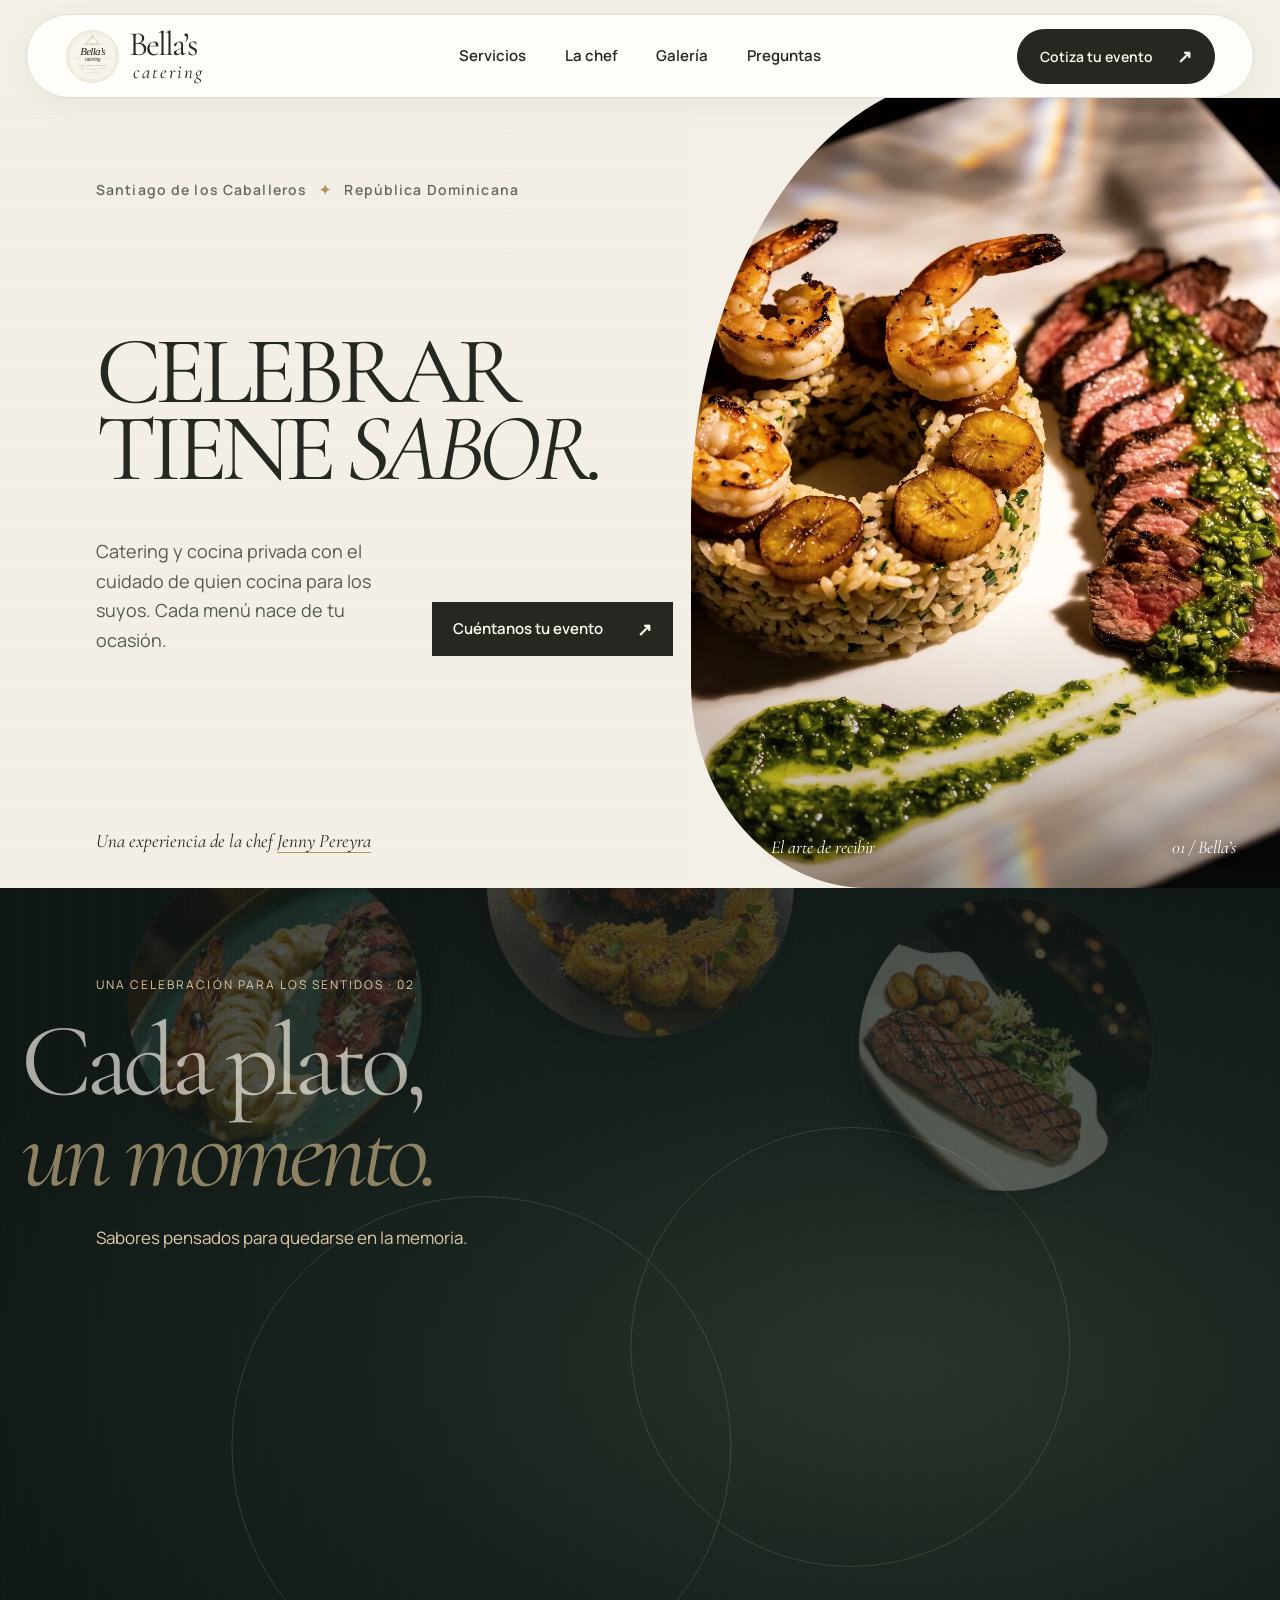
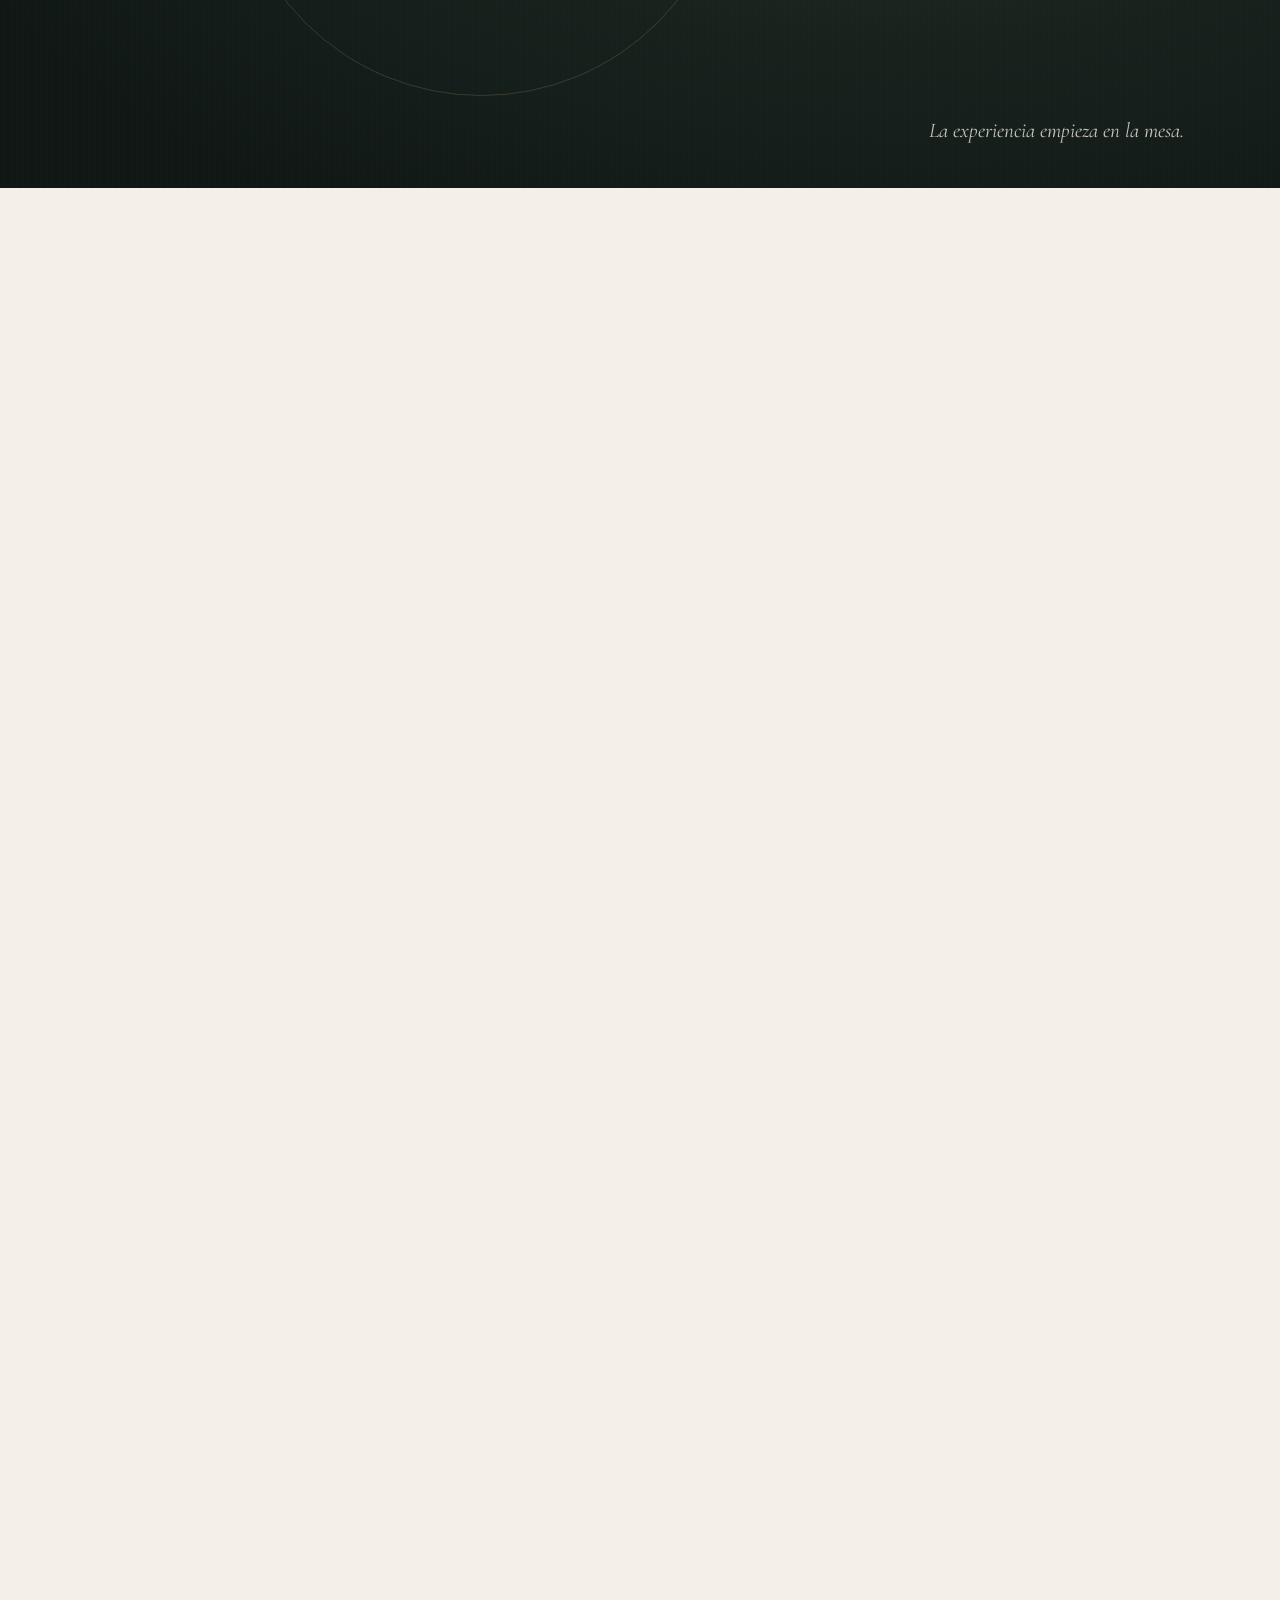
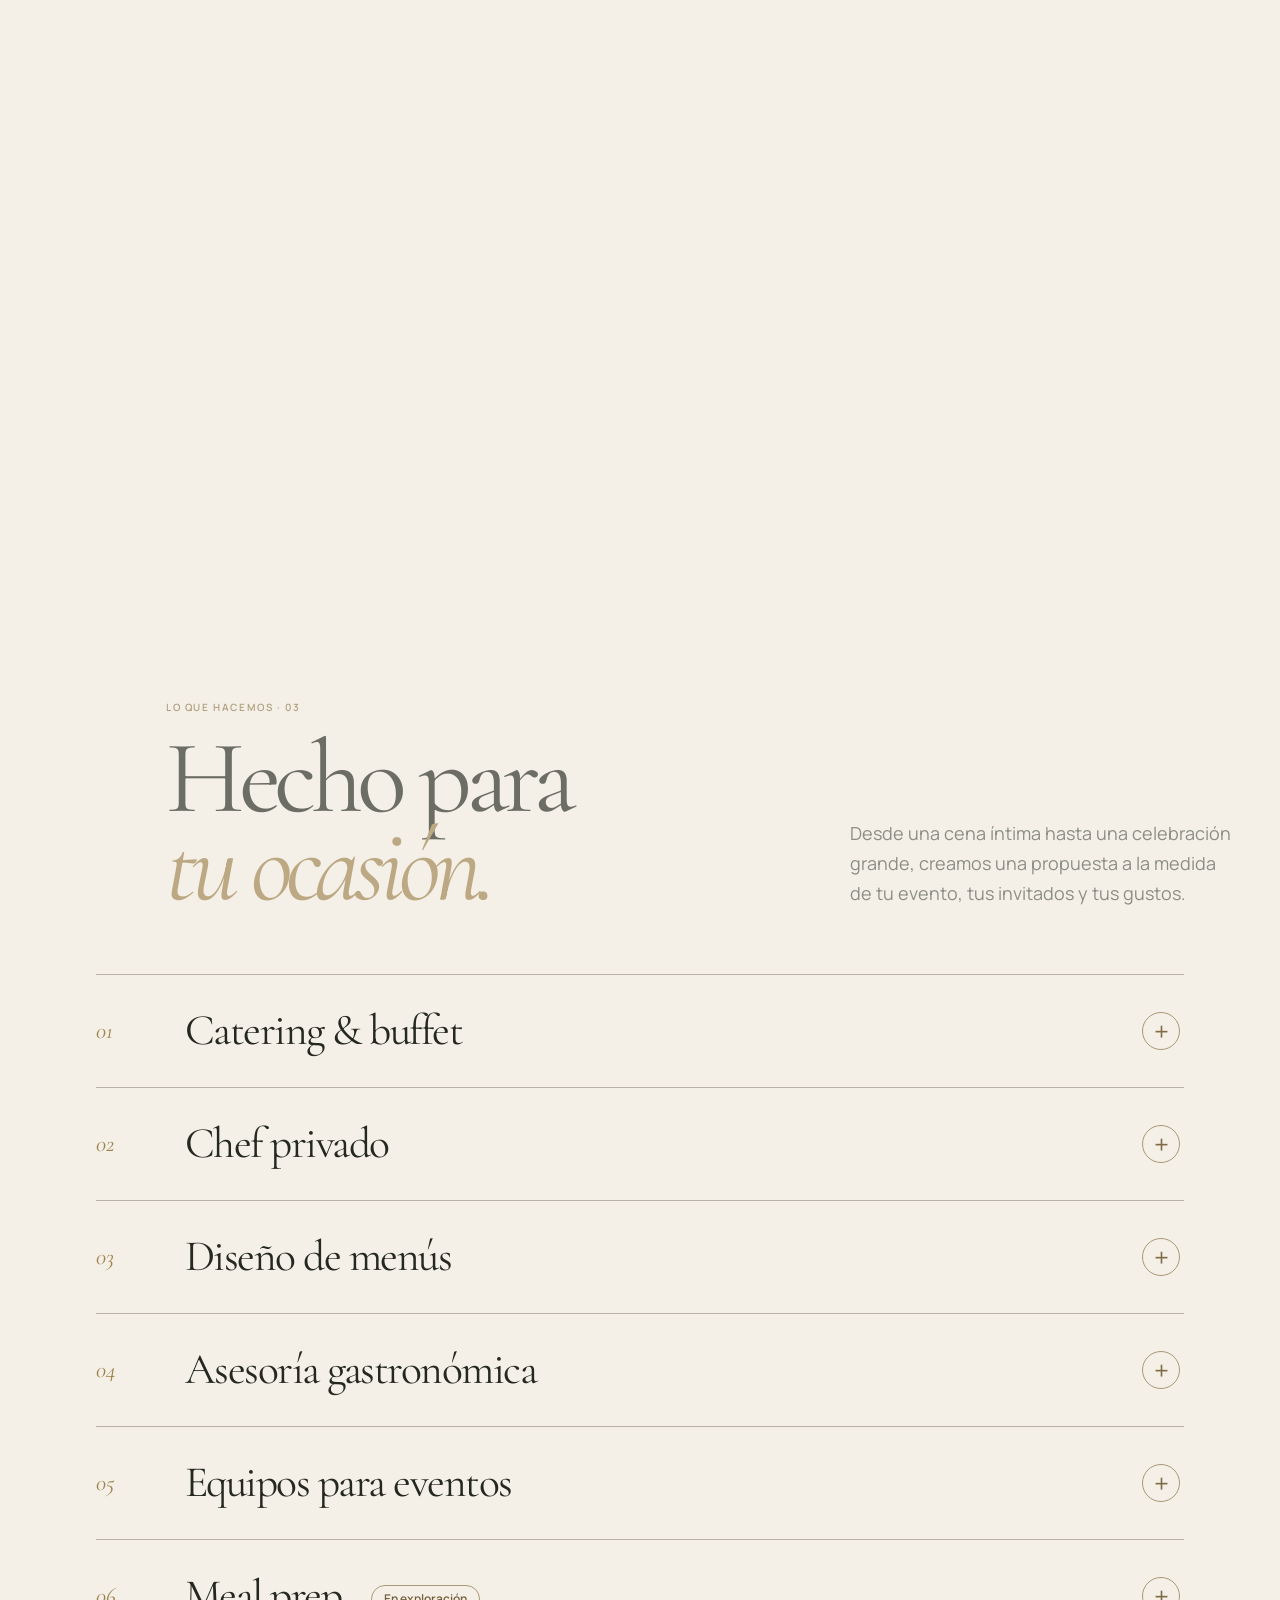
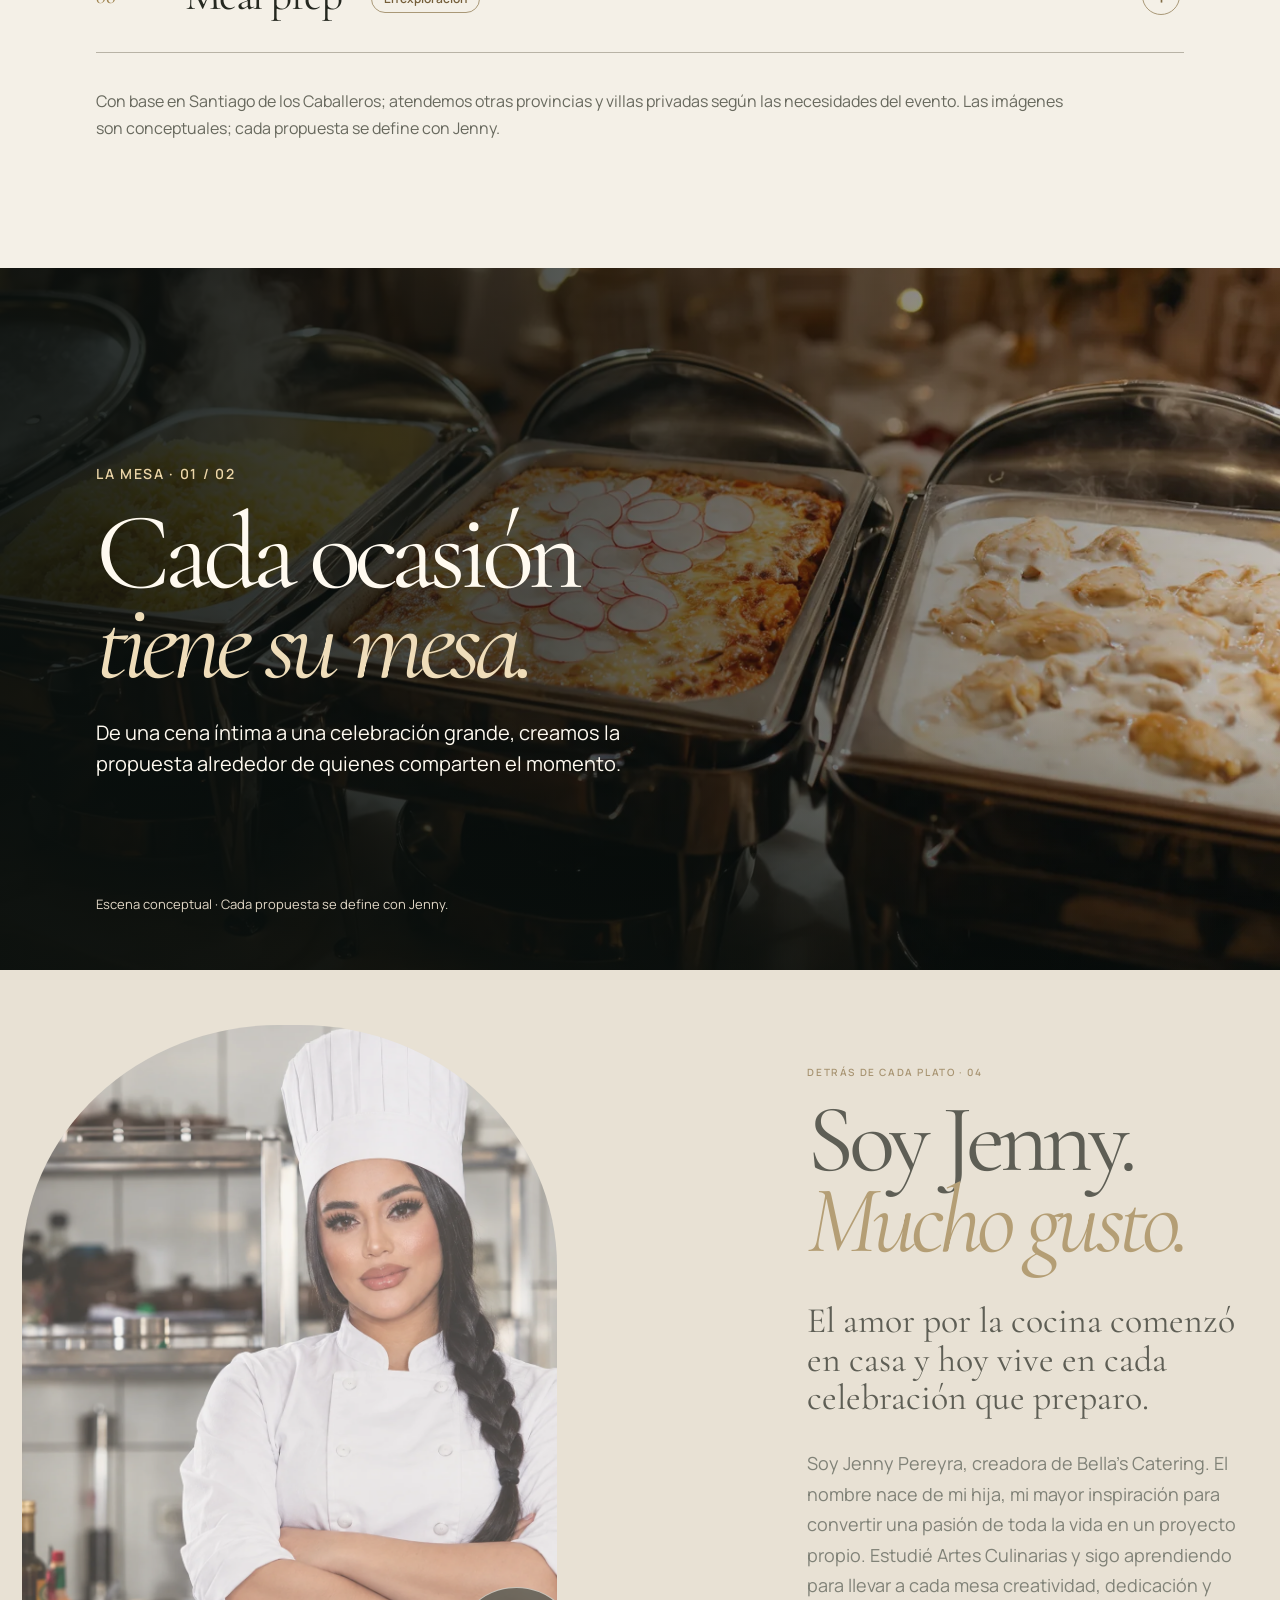
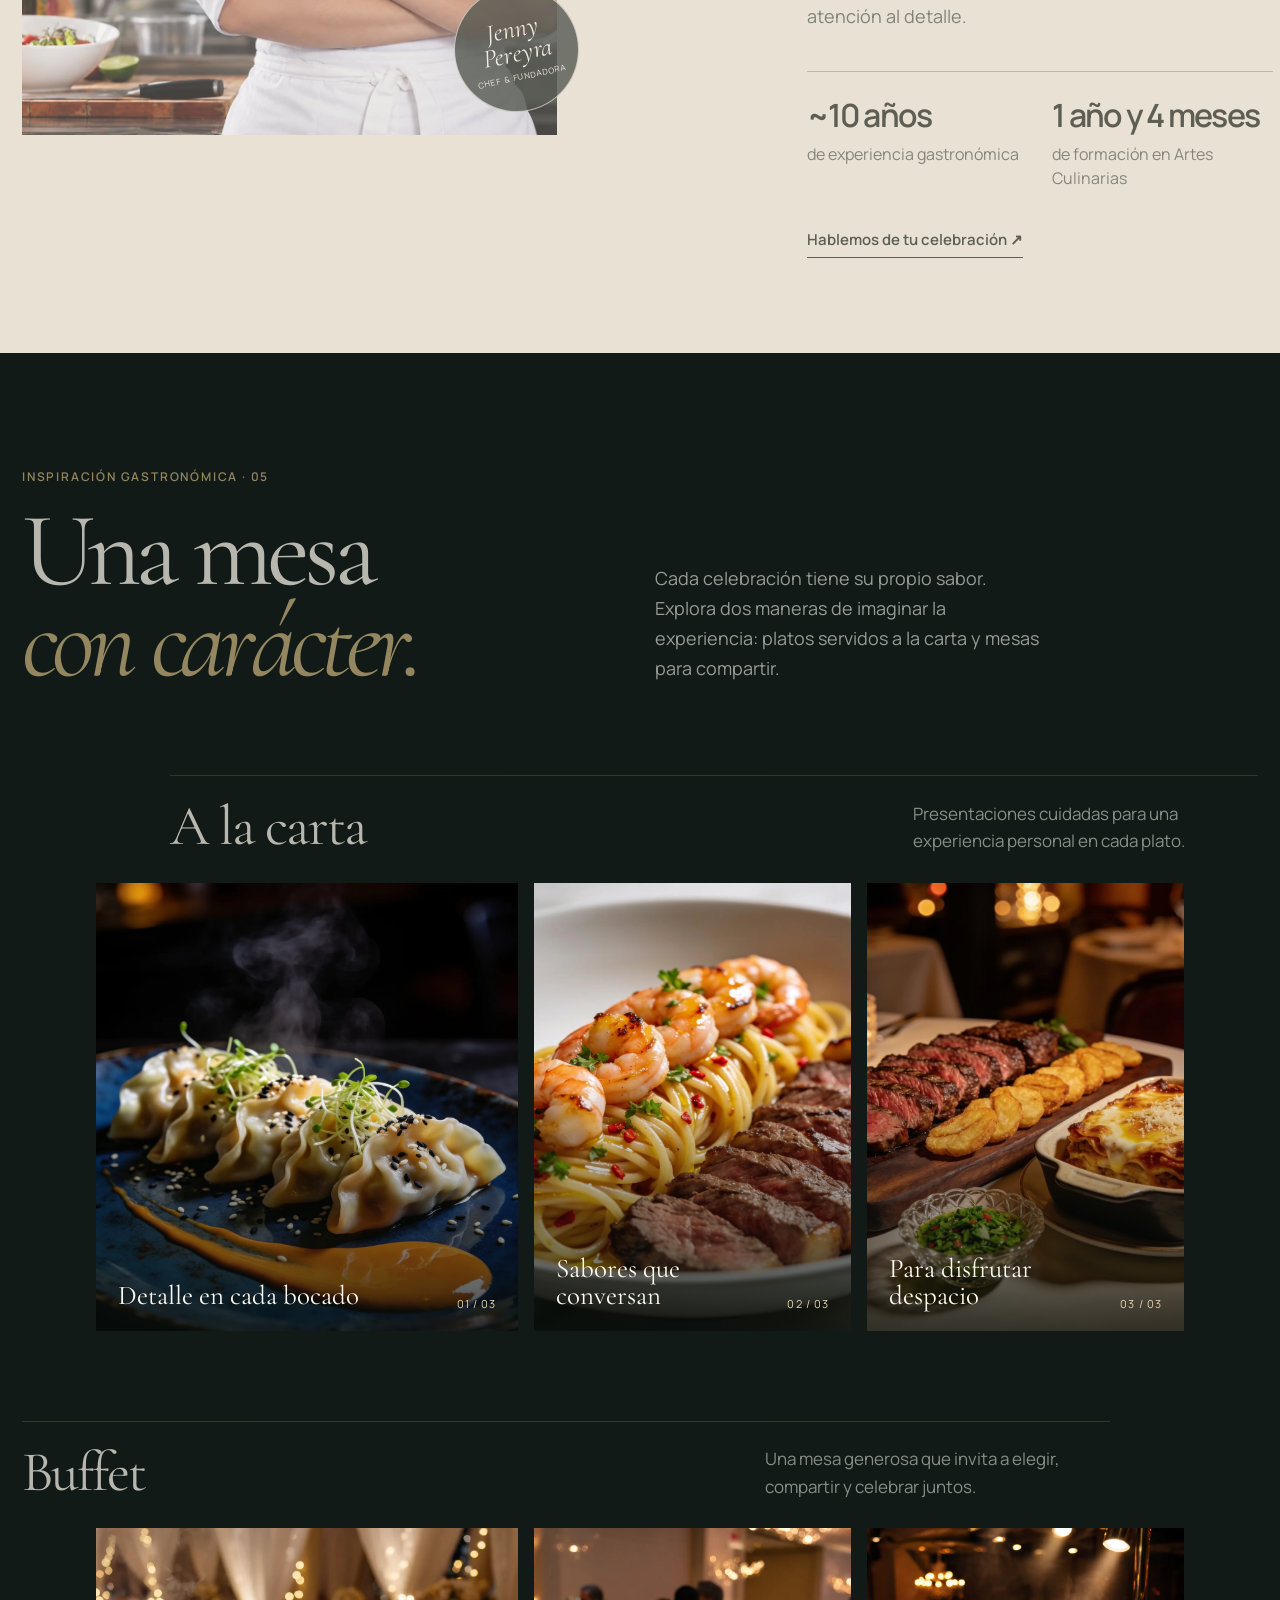
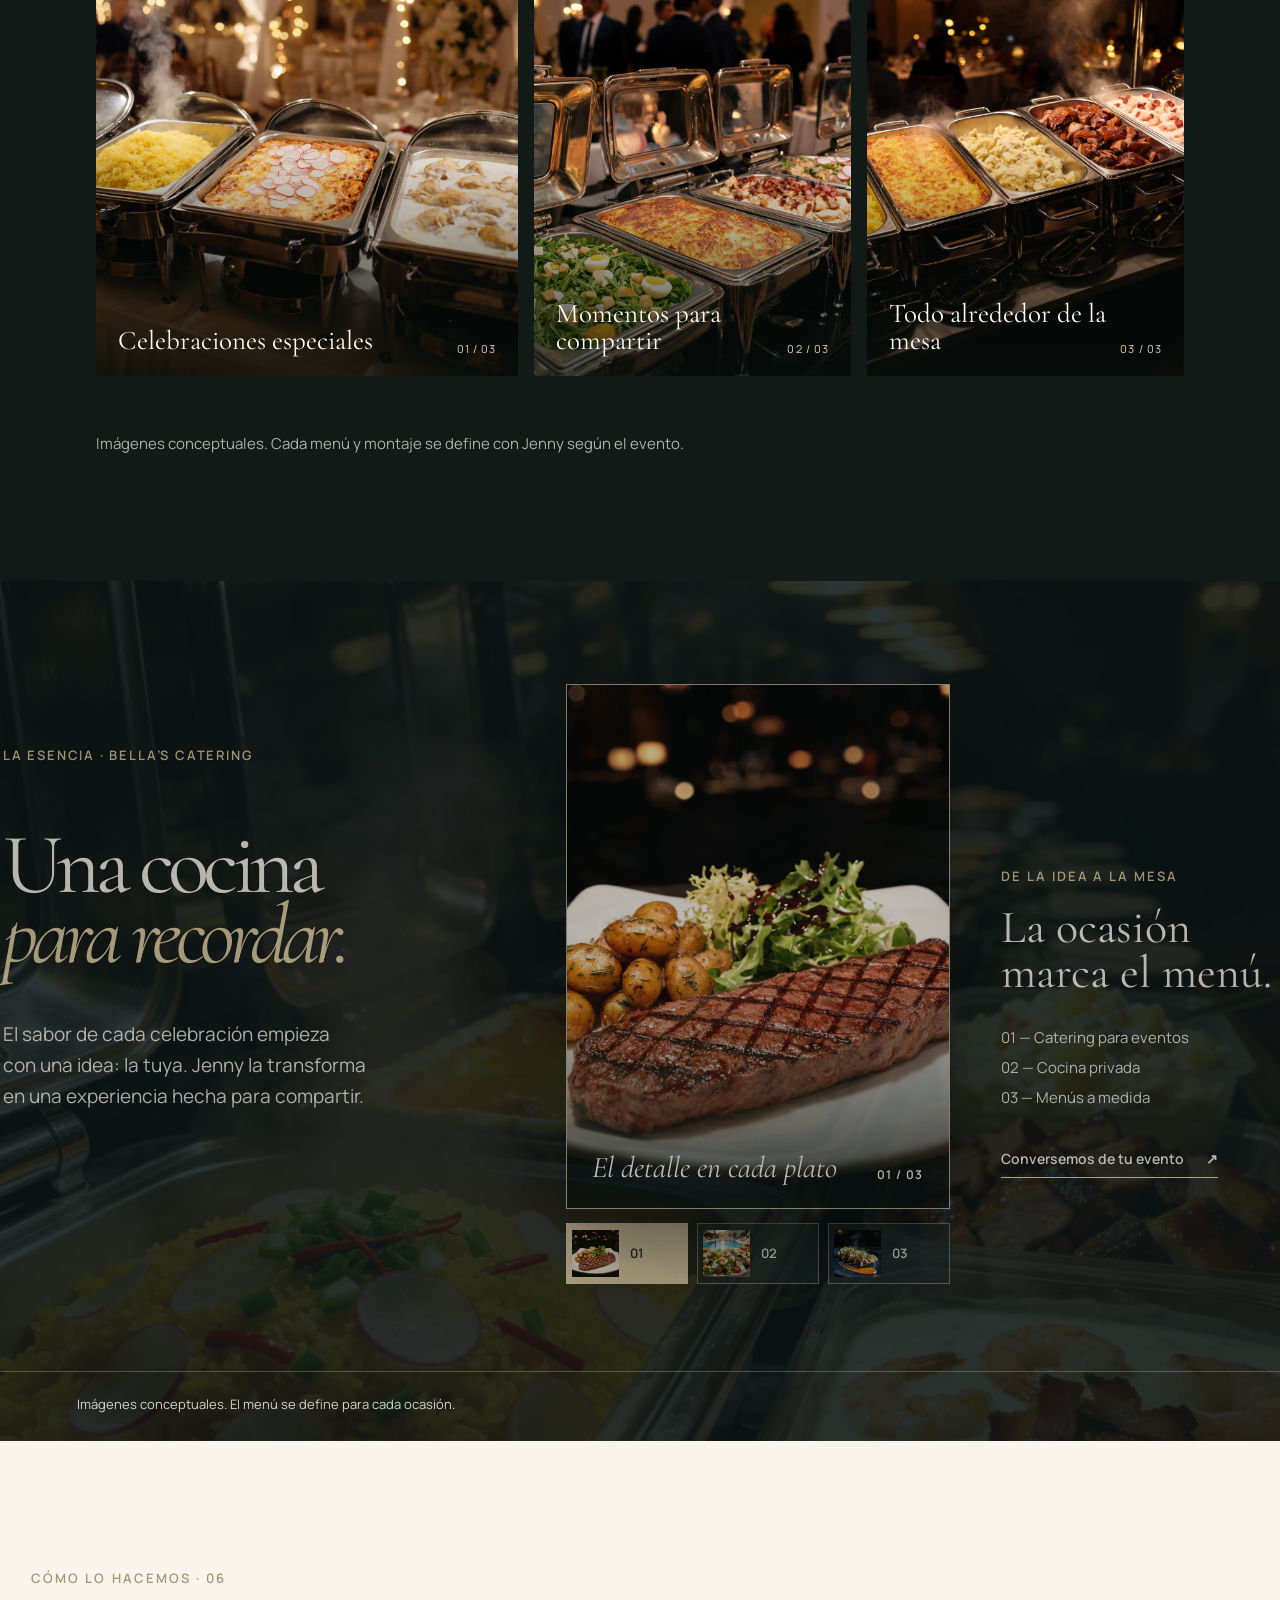
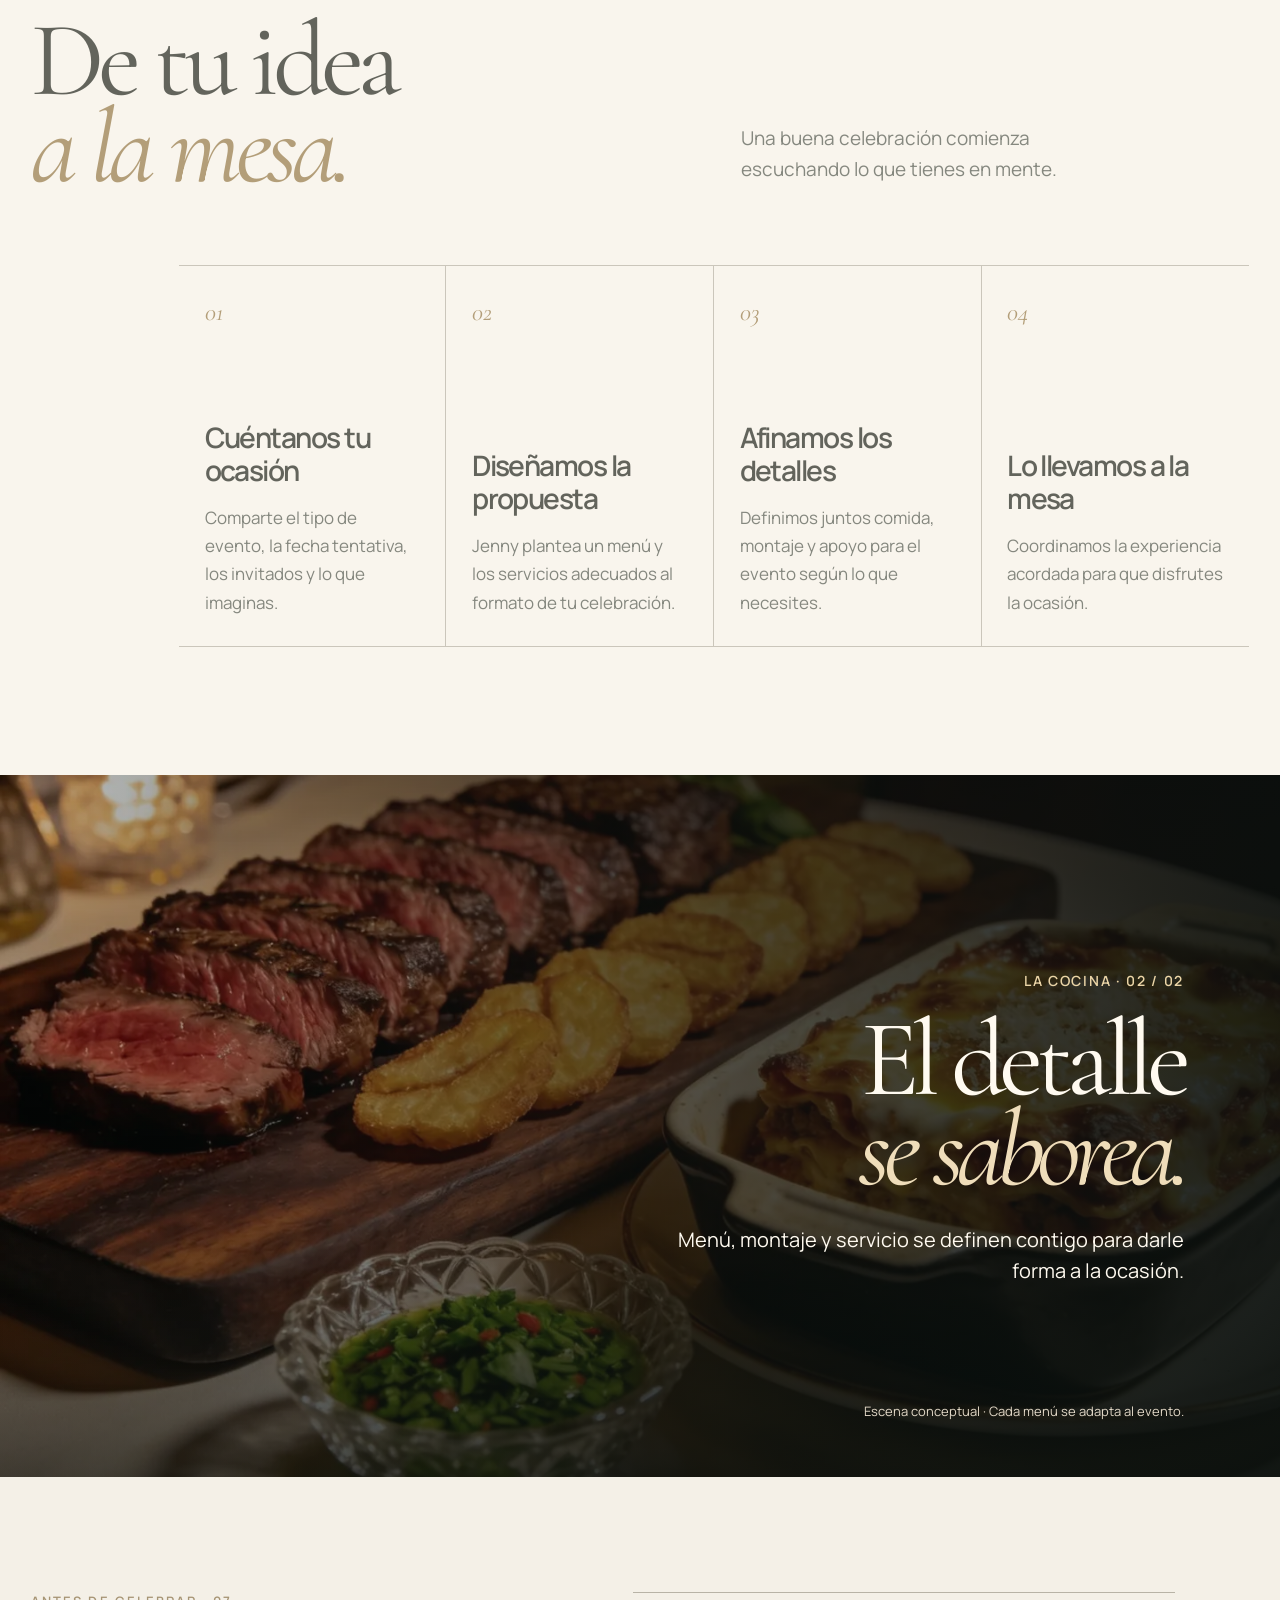
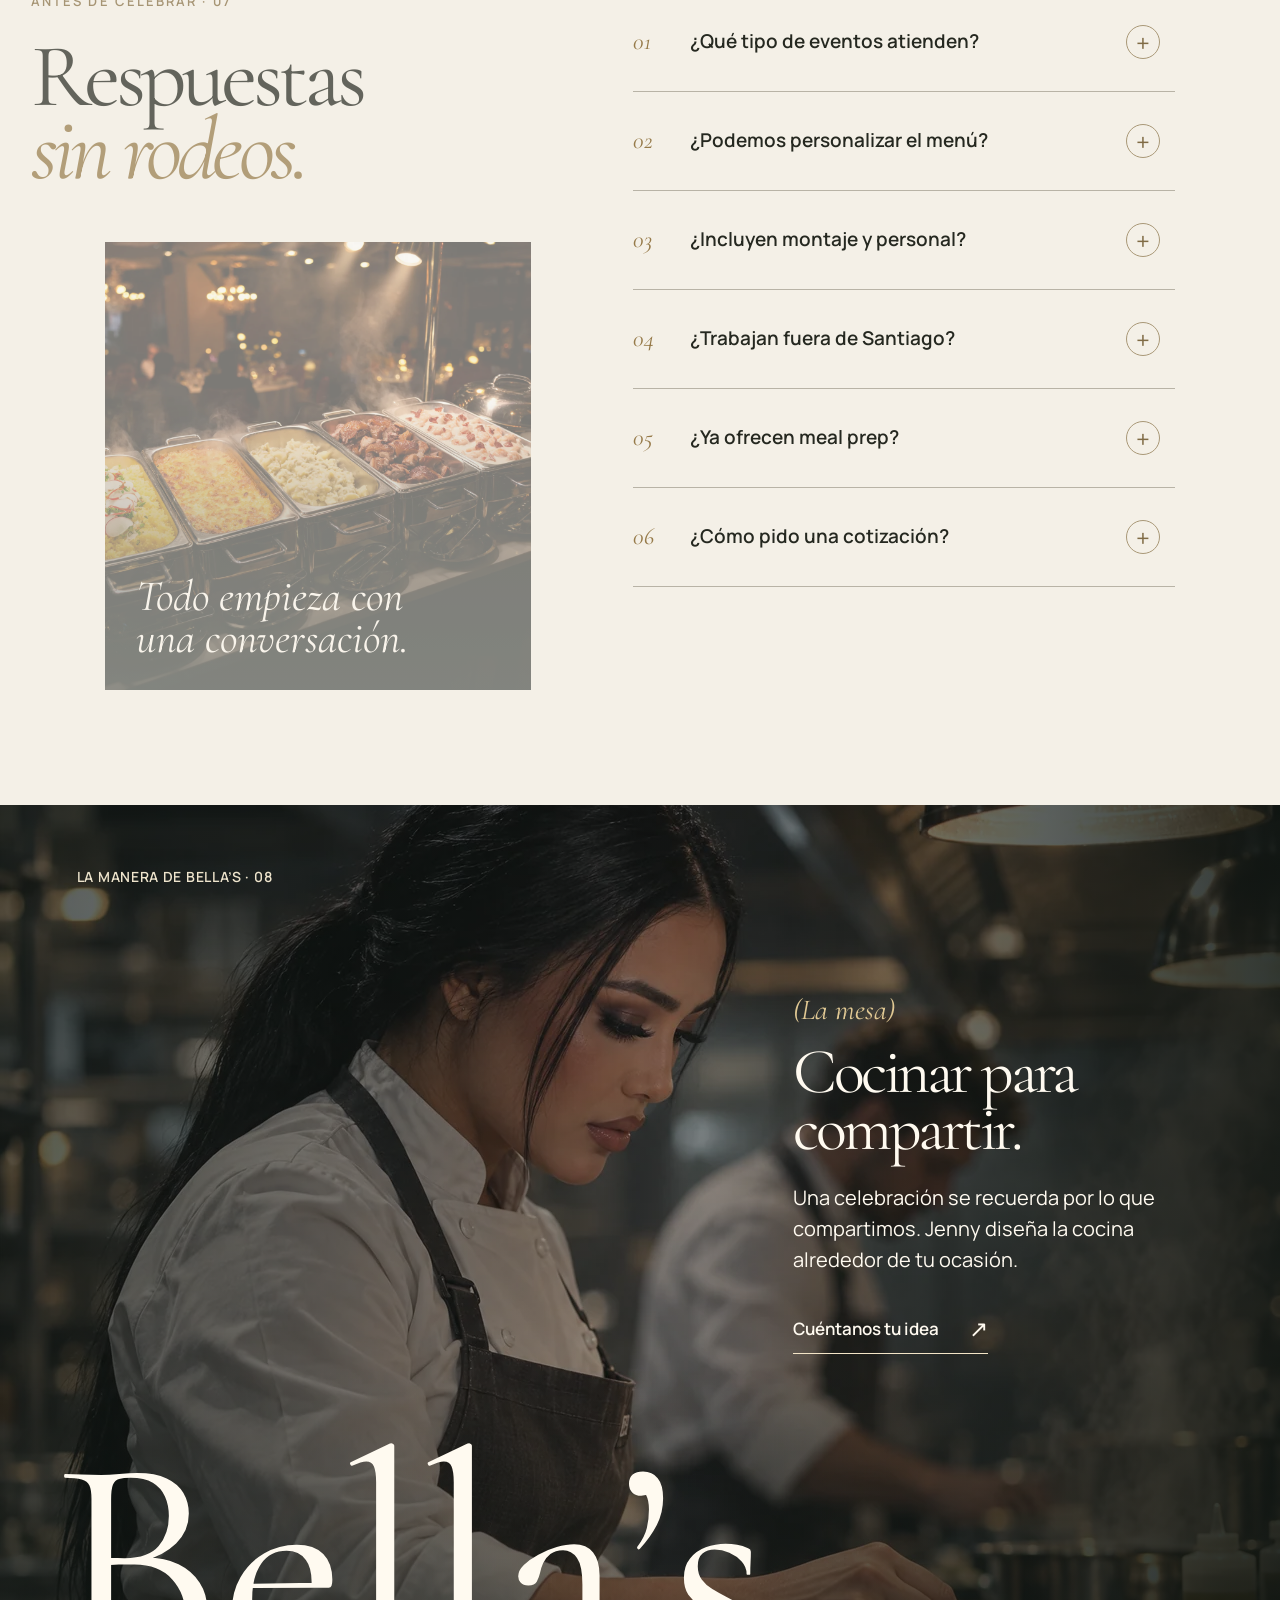
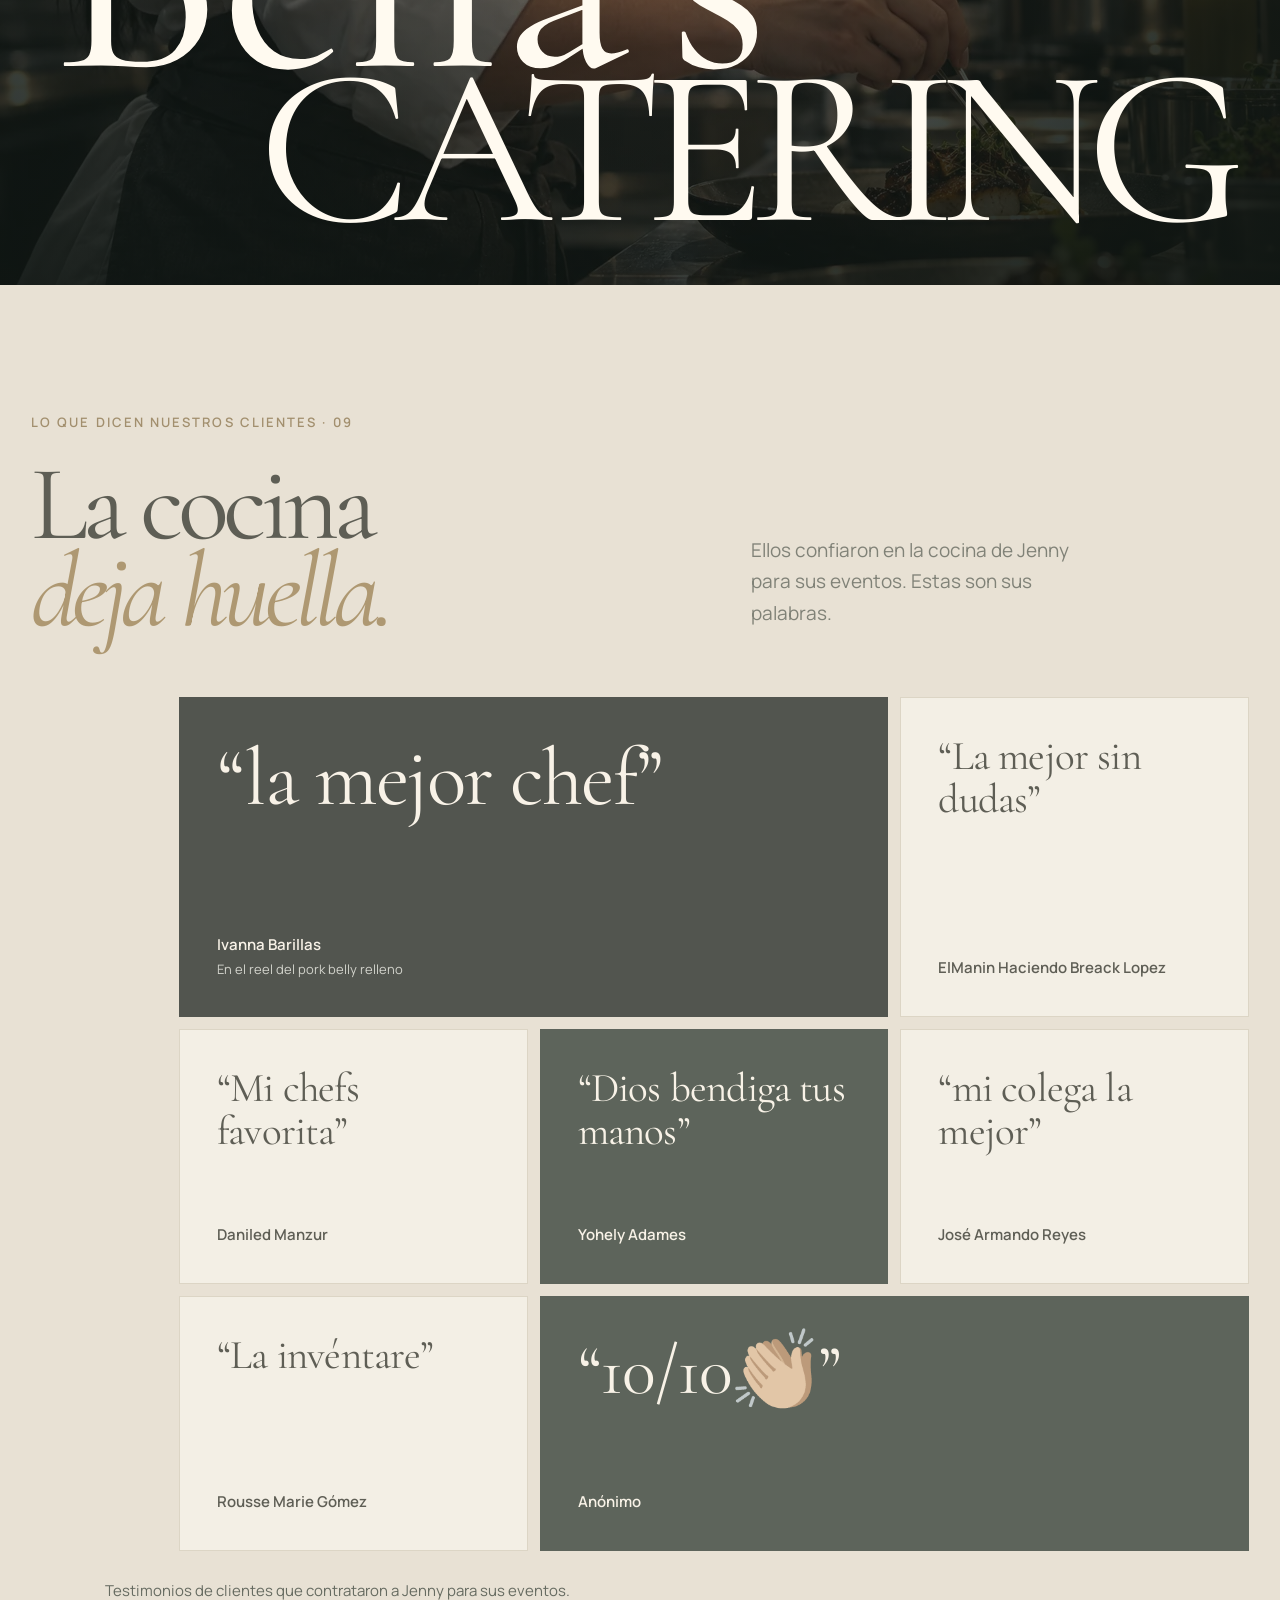
==== commit 85920fa8: "feat: add social cards to catering footer" ====
--- a/index.html
+++ b/index.html
@@ -343,10 +343,24 @@
     </main>
 
     <footer class="site-footer">
-      <div class="site-footer__facts">
-        <div class="site-footer__fact"><span>BASE</span><p>Santiago de los Caballeros<br />República Dominicana</p></div>
-        <div class="site-footer__fact"><span>LA EXPERIENCIA</span><p>Catering para eventos<br />Cocina privada<br />Menús a medida</p></div>
-        <div class="site-footer__fact"><span>CONTACTO</span><a href="https://wa.me/18494530297?text=Hola%2C%20quiero%20conocer%20los%20servicios%20de%20Bella%E2%80%99s%20Catering." target="_blank" rel="noopener noreferrer">Hablemos de tu evento ↗</a></div>
+      <div class="site-footer__socials" aria-label="Redes y contacto de Bella’s Catering">
+        <a class="site-footer__social site-footer__social--instagram" href="https://www.instagram.com/Bellascatering___/" target="_blank" rel="noopener noreferrer">
+          <span class="site-footer__social-label">01 / INSTAGRAM</span>
+          <svg class="site-footer__social-icon" viewBox="0 0 48 48" fill="none" aria-hidden="true"><rect x="5" y="5" width="38" height="38" rx="11" stroke="currentColor" stroke-width="2.5"/><circle cx="24" cy="24" r="9" stroke="currentColor" stroke-width="2.5"/><circle cx="35" cy="13" r="2.3" fill="currentColor"/></svg>
+          <span class="site-footer__social-name">@Bellascatering___</span>
+          <span class="site-footer__social-action">Ver Instagram <span aria-hidden="true">↗</span></span>
+        </a>
+        <a class="site-footer__social site-footer__social--whatsapp" href="https://wa.me/18494530297?text=Hola%2C%20quiero%20conocer%20los%20servicios%20de%20Bella%E2%80%99s%20Catering." target="_blank" rel="noopener noreferrer">
+          <span class="site-footer__social-label">02 / WHATSAPP</span>
+          <svg class="site-footer__social-icon" viewBox="0 0 48 48" fill="none" aria-hidden="true"><path d="M24 5a19 19 0 0 0-16.5 28.4L5 43l9.8-2.6A19 19 0 1 0 24 5Z" stroke="currentColor" stroke-width="2.5" stroke-linejoin="round"/><path d="M17.2 16.2c-.8-.2-1.5.2-2.1 1.2-1.5 2.4-.3 6 3.6 9.9 3.7 3.7 7.3 5 9.7 3.6 1-.6 1.5-1.3 1.3-2.1l-4.4-2.3-2.2 2.2c-2.8-1.1-5-3.3-6.1-6.1l2.2-2.2-2.4-4.3Z" stroke="currentColor" stroke-width="1.8" stroke-linejoin="round"/></svg>
+          <span class="site-footer__social-name">(849) 453-0297</span>
+          <span class="site-footer__social-action">Escríbenos <span aria-hidden="true">↗</span></span>
+        </a>
+        <div class="site-footer__social site-footer__social--facebook" aria-label="Facebook de Bella’s Catering">
+          <span class="site-footer__social-label">03 / FACEBOOK</span>
+          <svg class="site-footer__social-icon" viewBox="0 0 48 48" fill="currentColor" aria-hidden="true"><path d="M28.5 44V26h6.1l1-7.2h-7.1v-4.6c0-2.1.6-3.5 3.6-3.5H36V4.3c-.7-.1-3-.3-5.7-.3-5.6 0-9.4 3.4-9.4 9.6v5.2h-6.3V26h6.3v18h7.6Z"/></svg>
+          <span class="site-footer__social-name">Facebook</span>
+        </div>
       </div>
       <div class="site-footer__directory">
         <nav aria-label="Explora Bella’s Catering">
--- a/css/sections.css
+++ b/css/sections.css
@@ -35,7 +35,7 @@
 .services__note { max-width: 980px; margin: 35px 0 0; color: #68695e; font-size: 16px; line-height: 1.7; }
 @keyframes service-reveal { from { opacity: 0; transform: translateY(12px); } to { opacity: 1; transform: translateY(0); } }
 
-.biography { display: grid; grid-template-columns: 51% 49%; min-height: 820px; background: var(--paper-deep); }
+.biography { display: grid; grid-template-columns: 51% 49%; min-height: 820px; overflow-x: clip; background: var(--paper-deep); }
 .biography__visual { position: relative; height: 820px; overflow: hidden; padding: 55px 22px 55px clamp(24px, 7.5vw, 130px); background: var(--paper-deep); }
 .biography__visual > img { width: 100%; height: 100%; border-radius: 48% 48% 0 0 / 34% 34% 0 0; object-fit: cover; object-position: 50% 42%; }
 
--- a/css/gallery.css
+++ b/css/gallery.css
@@ -1,4 +1,5 @@
 .gallery {
+  overflow-x: clip;
   padding: 115px clamp(24px, 7.5vw, 130px) 125px;
   color: var(--cream);
   background: #111a17;
--- a/css/reactions.css
+++ b/css/reactions.css
@@ -1,4 +1,5 @@
 .reactions {
+  overflow-x: clip;
   padding: clamp(95px, 10vw, 155px) clamp(24px, 8.2vw, 150px) clamp(100px, 10vw, 155px);
   background: var(--paper-deep);
 }
@@ -89,4 +90,4 @@
   .reaction--featured blockquote p { font-size: 59px; }
   .reaction:last-child blockquote p { font-size: 52px; }
   .reaction figcaption { margin-top: 28px; }
-}+}
--- a/css/process.css
+++ b/css/process.css
@@ -1,4 +1,5 @@
 .process {
+  overflow-x: clip;
   padding: clamp(95px, 10vw, 155px) clamp(24px, 8.2vw, 150px) clamp(100px, 10vw, 155px);
   background: #f9f5ed;
 }
@@ -83,6 +84,7 @@
   .process__step p { color: #f0ede6; }
 }.faq {
   display: grid;
+  overflow-x: clip;
   grid-template-columns: minmax(0, .88fr) minmax(0, 1.12fr);
   gap: clamp(55px, 8vw, 145px);
   padding: clamp(90px, 9vw, 140px) clamp(24px, 8.2vw, 150px);
@@ -169,4 +171,4 @@
   .faq__mark { width: 30px; height: 30px; font-size: 21px; }
   .faq__list details > p { margin-right: 30px; margin-left: 37px; font-size: 16px; }
   .faq__list details[open] > p { margin-left: 49px; }
-}+}
--- a/css/footer.css
+++ b/css/footer.css
@@ -1,11 +1,20 @@
 .site-footer { overflow: hidden; padding: 0 clamp(23px, 7vw, 140px) 28px; color: #f4f0e7; background: #101110; }
-.site-footer__facts { display: grid; grid-template-columns: repeat(3, minmax(0, 1fr)); border-top: 1px solid #ffffff48; border-bottom: 1px solid #ffffff48; }
-.site-footer__fact { display: flex; flex-direction: column; justify-content: space-between; align-items: center; min-height: 262px; border-right: 1px solid #ffffff36; padding: 38px 18px 42px; text-align: center; }
-.site-footer__fact:last-child { border-right: 0; }
-.site-footer__fact > span, .site-footer__directory span { color: #a8aaa4; font-size: 14px; font-weight: 600; letter-spacing: .09em; }
-.site-footer__fact p, .site-footer__fact a { margin: 0; color: #f1eee8; font-size: clamp(17px, 1.5vw, 21px); line-height: 1.5; }
-.site-footer__fact a { border-bottom: 1px solid #d1c3a3; padding-bottom: 5px; }
-.site-footer__fact a:hover, .site-footer__directory a:hover, .site-footer__bottom a:hover { color: #ddc692; }
+.site-footer__socials { display: grid; grid-template-columns: repeat(3, minmax(0, 1fr)); border-top: 1px solid #ffffff48; border-bottom: 1px solid #ffffff48; }
+.site-footer__social { position: relative; isolation: isolate; display: flex; flex-direction: column; align-items: flex-start; min-height: 306px; overflow: hidden; border-right: 1px solid #ffffff36; padding: 30px clamp(24px, 3vw, 52px) 34px; color: #f4f0e7; background: #101110; }
+.site-footer__social:last-child { border-right: 0; }
+.site-footer__social::before { position: absolute; z-index: -1; inset: 0; content: ""; opacity: 0; transition: opacity .45s ease; }
+.site-footer__social--instagram::before { background: linear-gradient(140deg, #281b40, #6c285c 52%, #ab5139); }
+.site-footer__social--whatsapp::before { background: linear-gradient(140deg, #142c24, #1b6849 65%, #31825b); }
+.site-footer__social--facebook { background: #131b23; }
+.site-footer__social:is(:hover, :focus-visible)::before { opacity: 1; }
+.site-footer__social-label, .site-footer__directory span { color: #a8aaa4; font-size: 14px; font-weight: 600; letter-spacing: .09em; }
+.site-footer__social-label { color: #e8e1d4; }
+.site-footer__social-icon { width: 66px; height: 66px; margin: 35px 0 22px; flex: none; }
+.site-footer__social-name { min-height: 1.5em; font-size: clamp(20px, 2vw, 28px); font-weight: 600; line-height: 1.25; overflow-wrap: anywhere; }
+.site-footer__social-action { display: inline-flex; justify-content: space-between; align-items: center; gap: 22px; min-width: 170px; min-height: 44px; margin-top: 18px; border-bottom: 1px solid #ffffffa6; font-size: 15px; font-weight: 600; }
+.site-footer__social-action span { font-size: 22px; }
+.site-footer__social--facebook .site-footer__social-icon { color: #d0d9e4; }
+.site-footer__directory a:hover, .site-footer__bottom a:hover { color: #ddc692; }
 .site-footer__directory { display: grid; grid-template-columns: 1fr 1fr 1fr; gap: 50px; min-height: 310px; border-bottom: 1px solid #ffffff48; padding: 60px 0 65px; }
 .site-footer__directory nav { display: flex; flex-direction: column; align-items: flex-start; }
 .site-footer__directory nav span, .site-footer__conversation > span { margin-bottom: 26px; }
@@ -21,11 +30,13 @@
 }
 @media (max-width: 760px) {
   .site-footer { padding: 0 23px 24px; }
-  .site-footer__facts { grid-template-columns: 1fr; }
-  .site-footer__fact { min-height: 152px; border-right: 0; border-bottom: 1px solid #ffffff36; padding: 27px 15px 29px; gap: 25px; }
-  .site-footer__fact:last-child { border-bottom: 0; }
-  .site-footer__fact > span, .site-footer__directory span { font-size: 12px; }
-  .site-footer__fact p, .site-footer__fact a { font-size: 18px; }
+  .site-footer__socials { grid-template-columns: 1fr; }
+  .site-footer__social { min-height: 220px; border-right: 0; border-bottom: 1px solid #ffffff36; padding: 25px 24px; }
+  .site-footer__social:last-child { border-bottom: 0; }
+  .site-footer__social-label, .site-footer__directory span { font-size: 12px; }
+  .site-footer__social-icon { width: 51px; height: 51px; margin: 22px 0 10px; }
+  .site-footer__social-name { font-size: 21px; }
+  .site-footer__social-action { min-height: 37px; margin-top: 8px; font-size: 14px; }
   .site-footer__directory { grid-template-columns: 1fr 1fr; gap: 42px 18px; padding: 42px 0 50px; }
   .site-footer__directory nav span, .site-footer__conversation > span { margin-bottom: 16px; }
   .site-footer__directory a { min-height: 44px; font-size: 16px; }
@@ -33,4 +44,4 @@
   .site-footer__conversation p { margin-bottom: 10px; font-size: 31px; }
   .site-footer__wordmark { padding: 47px 0 54px; font-size: clamp(52px, 16.7vw, 105px); }
   .site-footer__bottom { font-size: 12px; }
-}+}
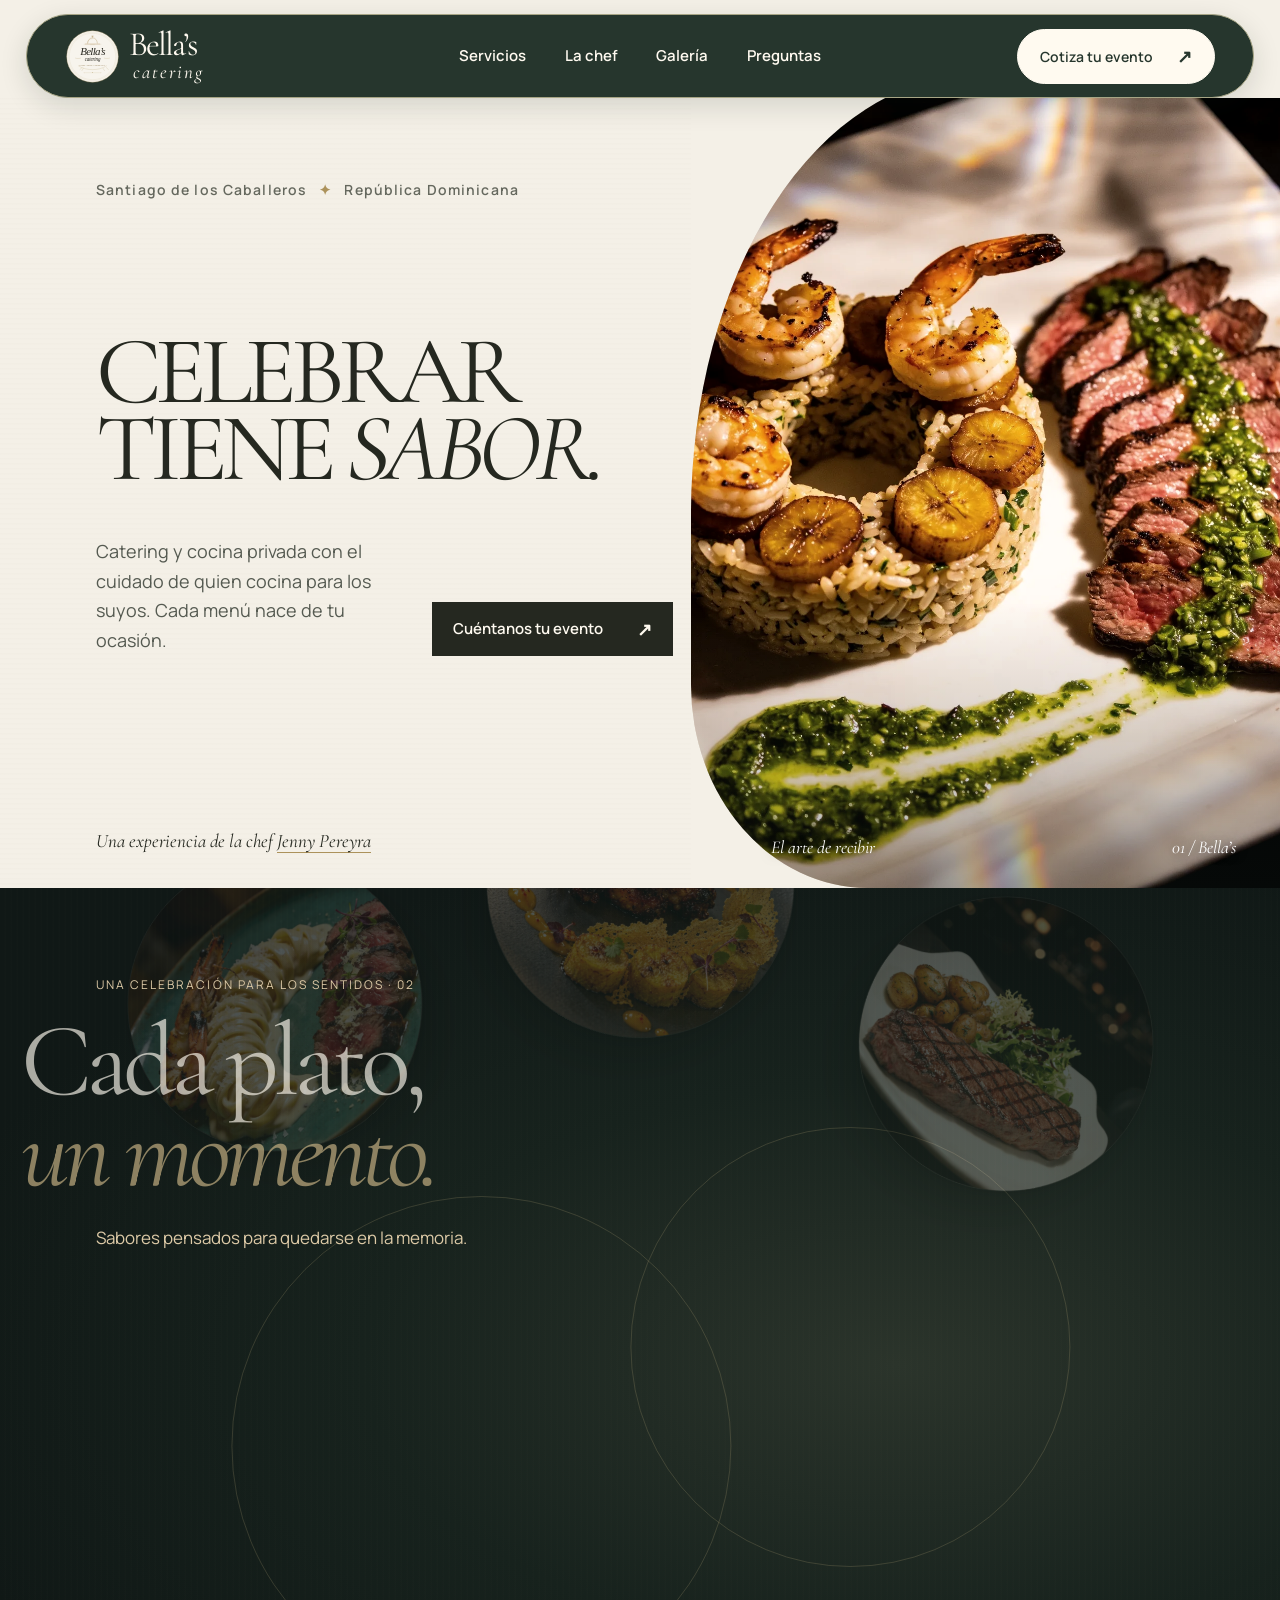
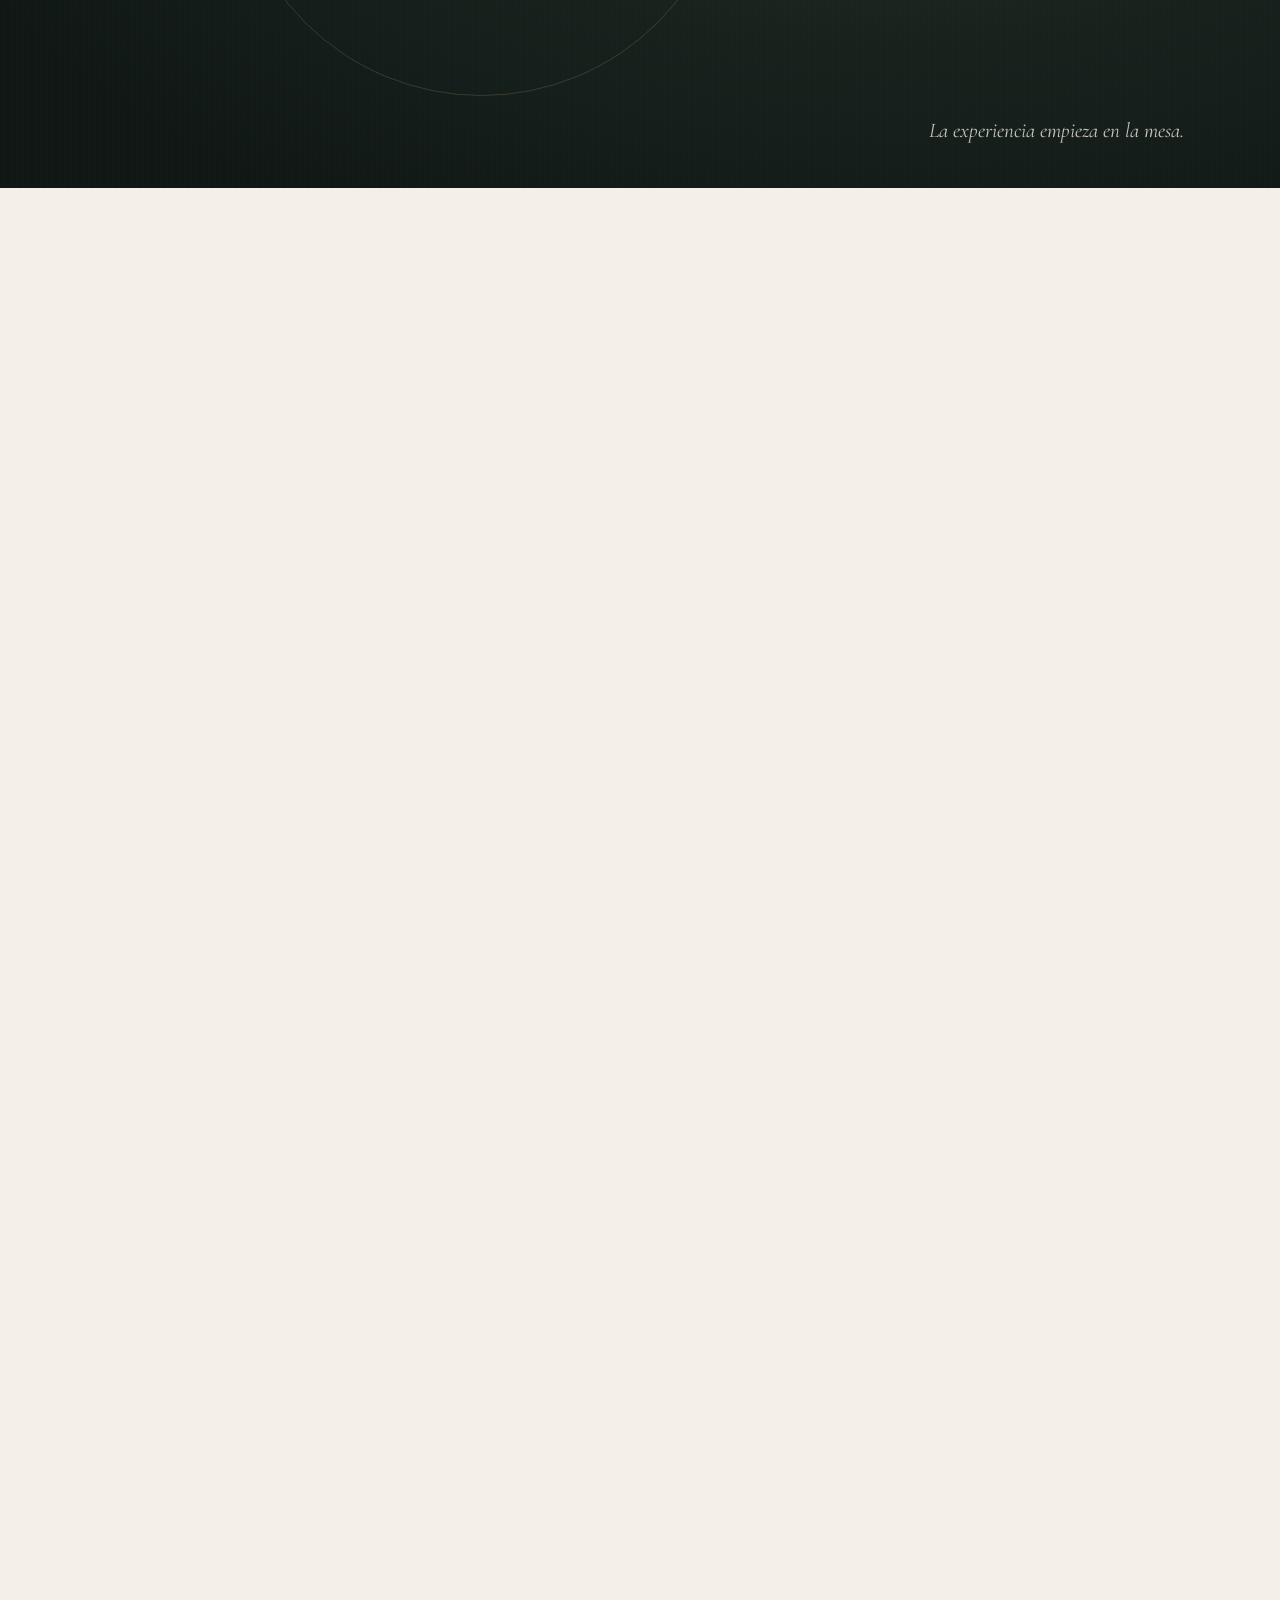
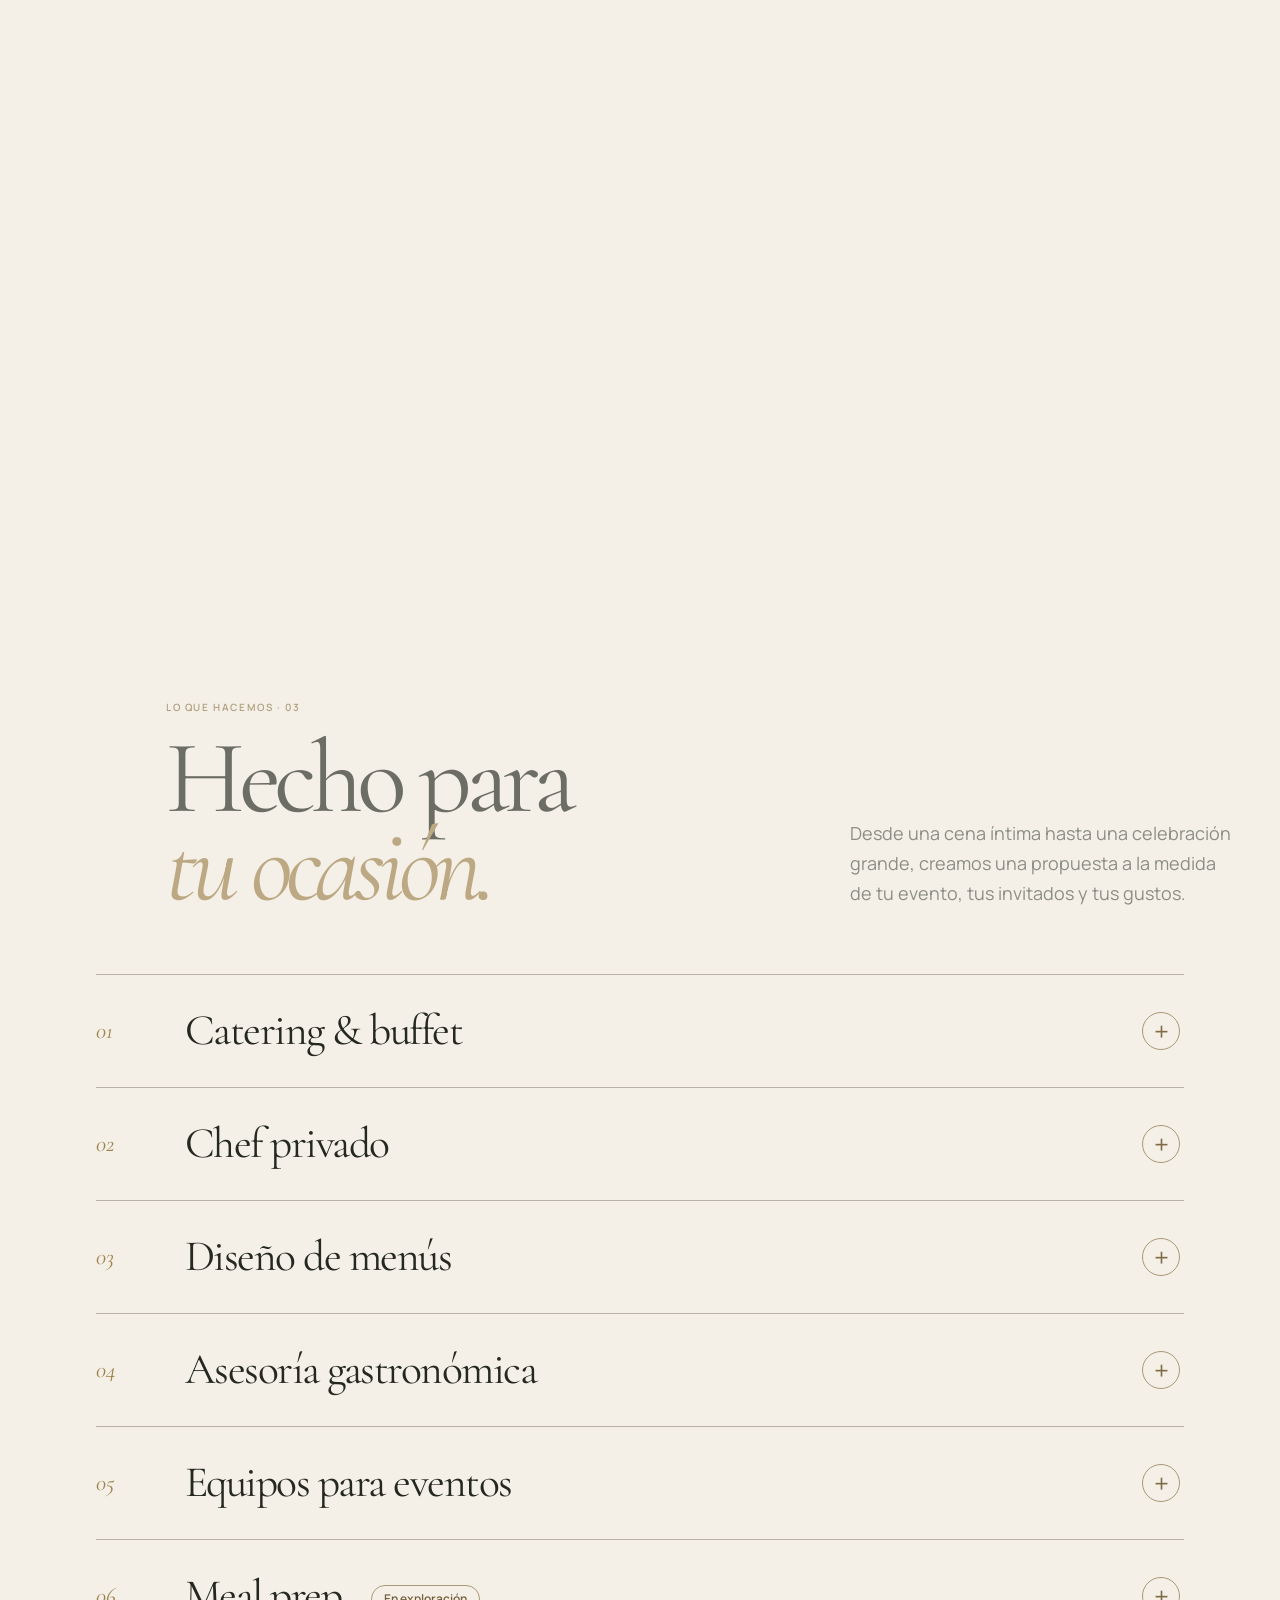
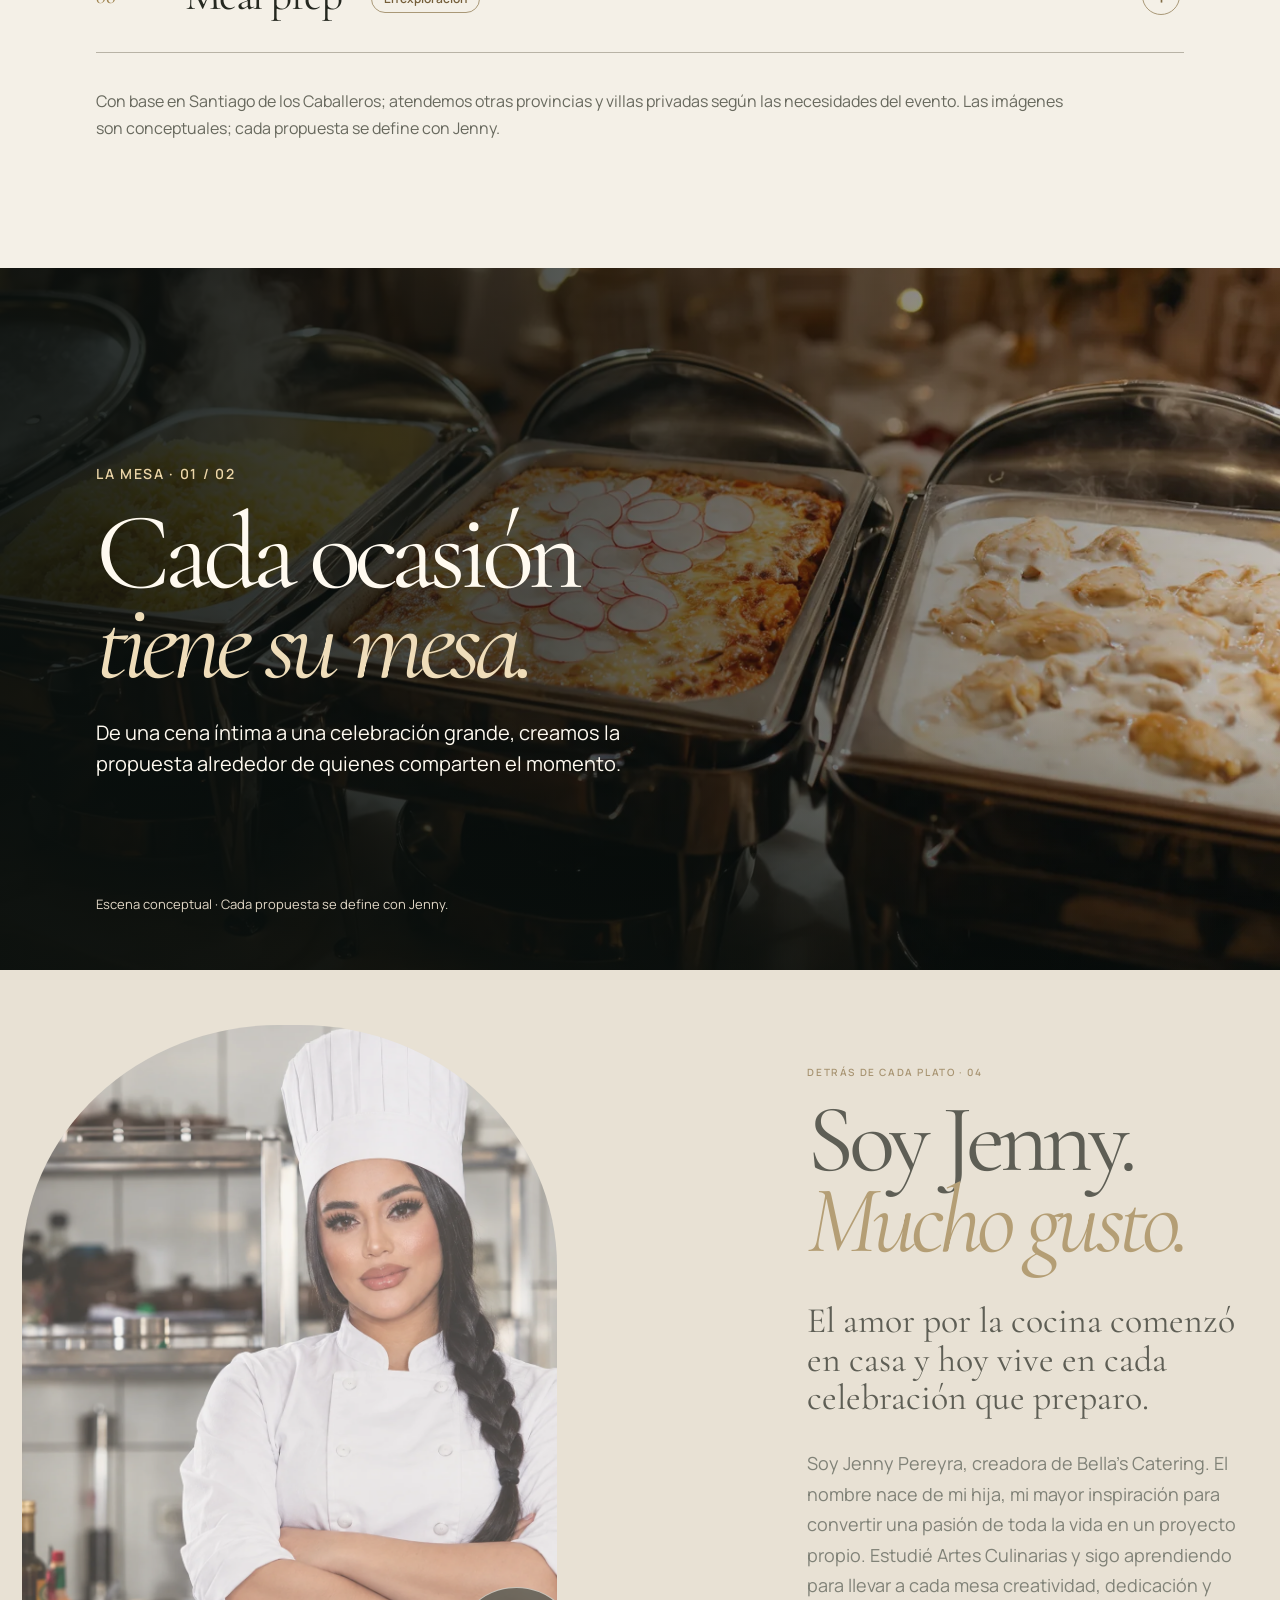
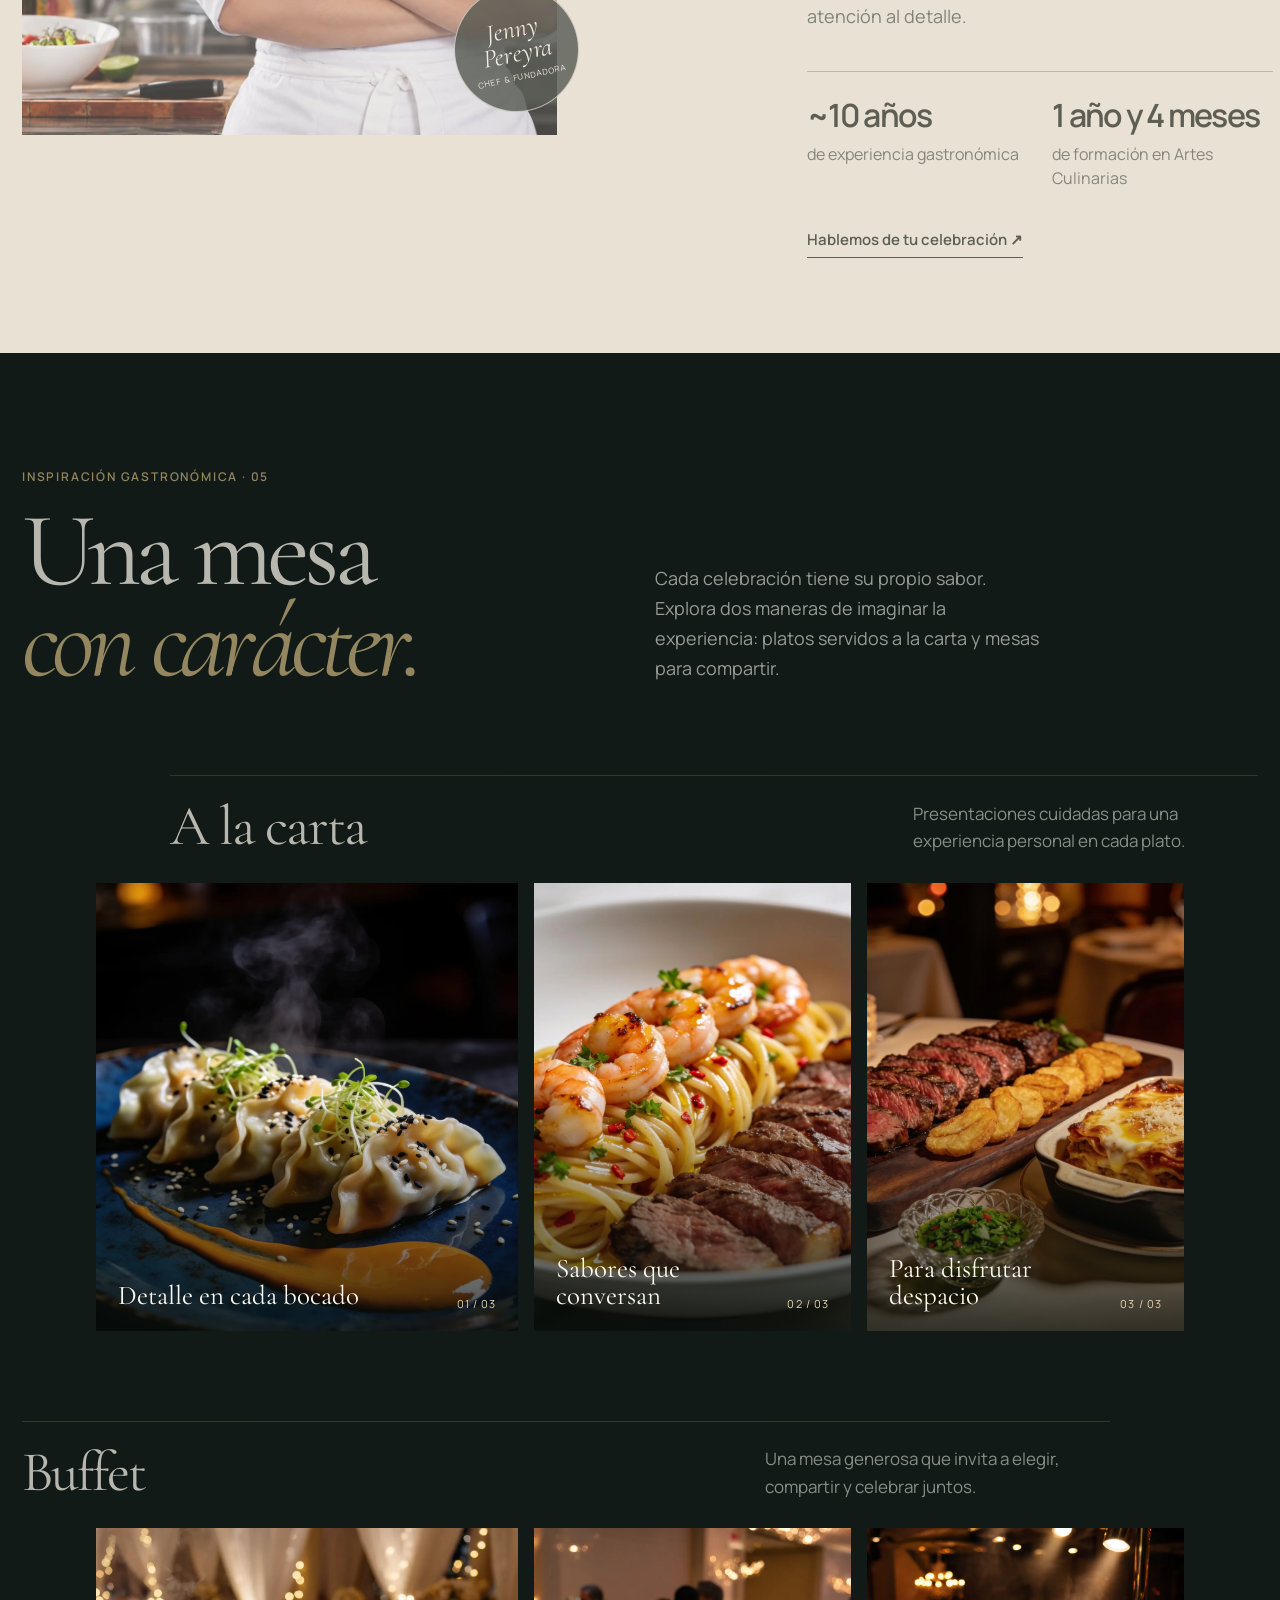
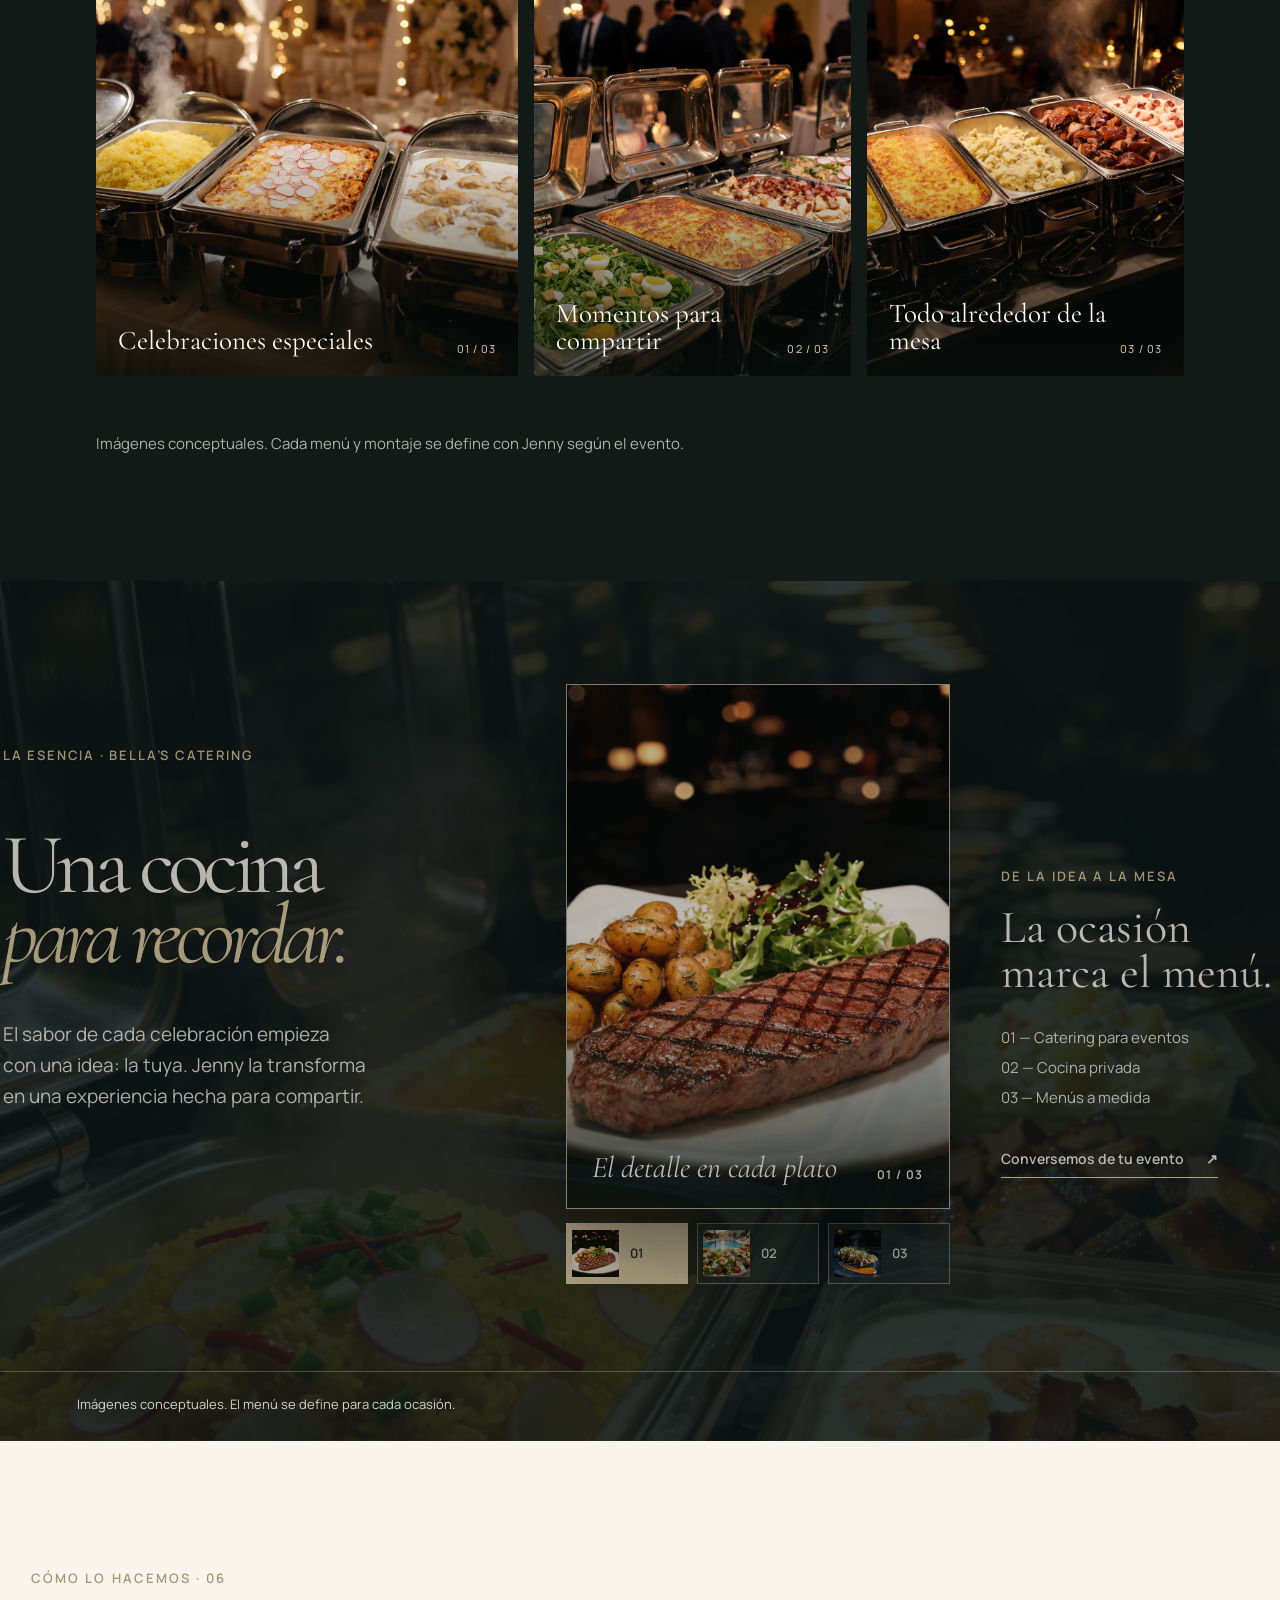
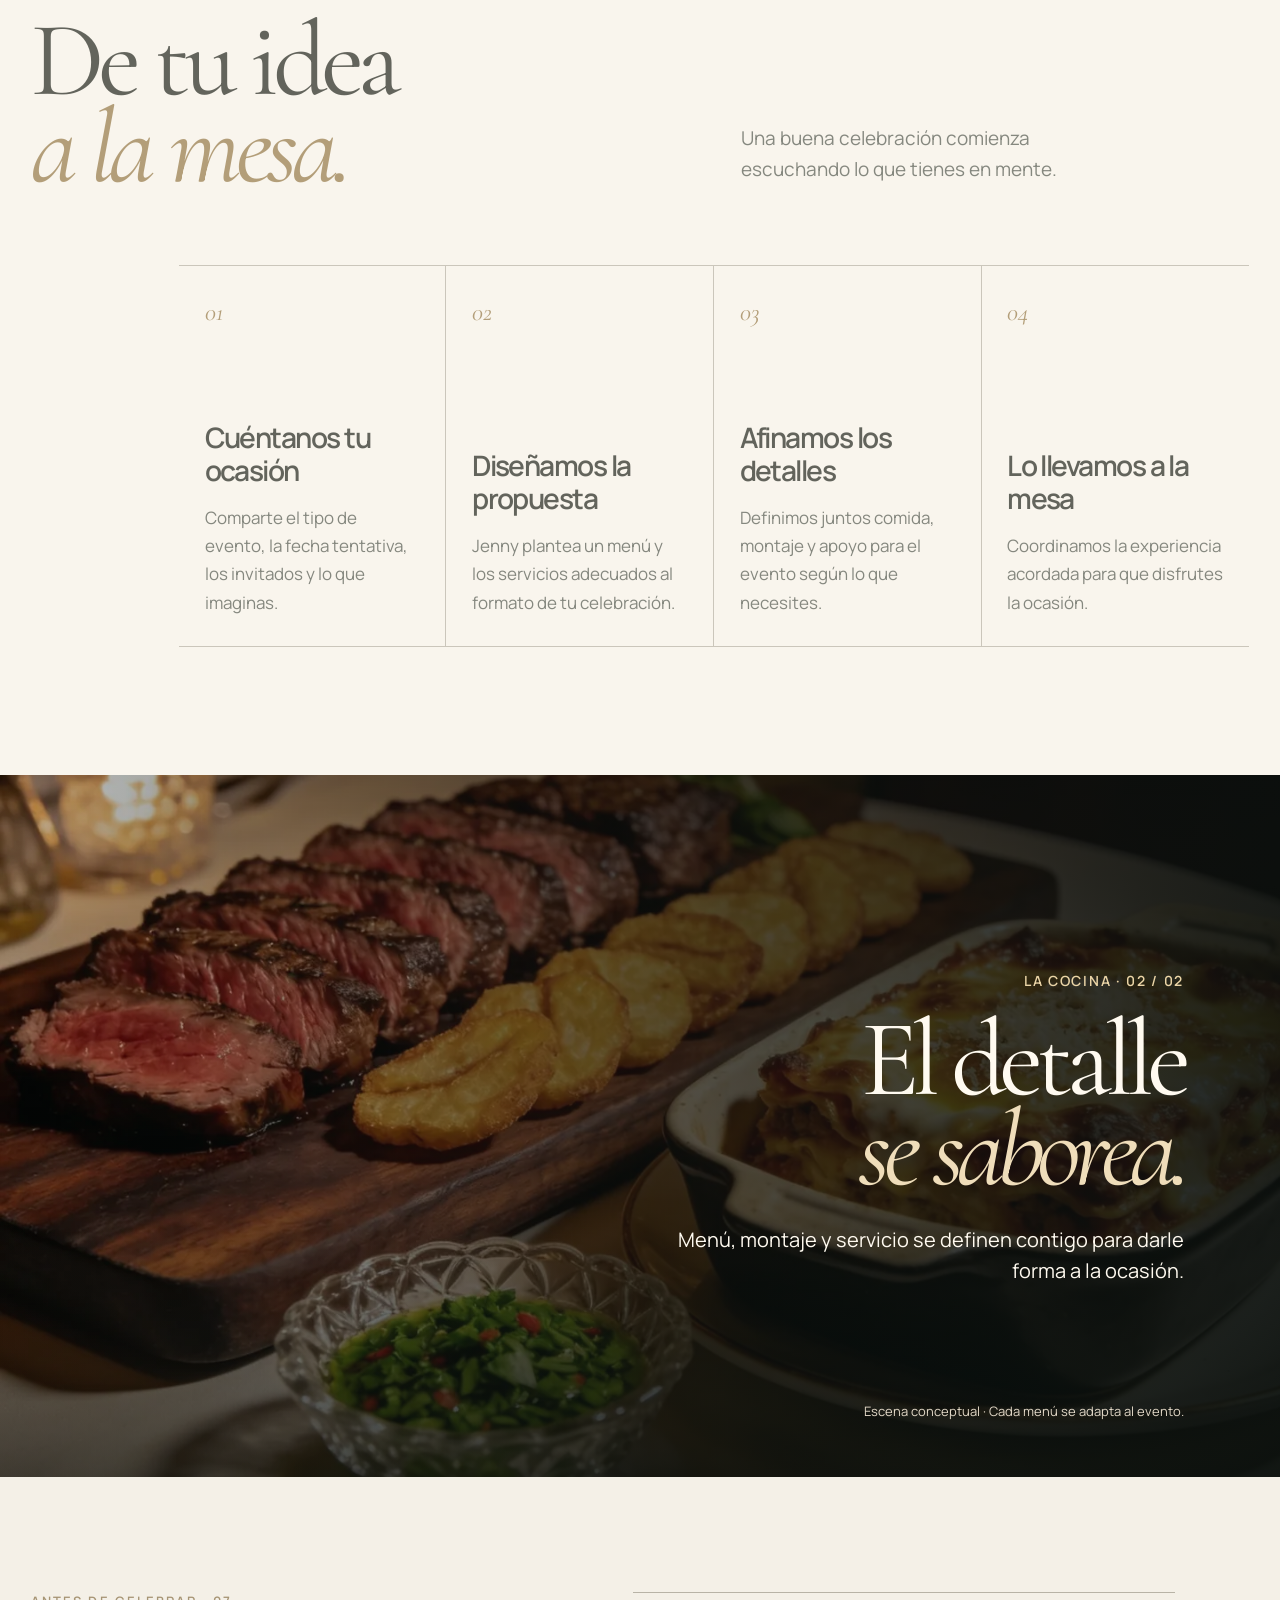
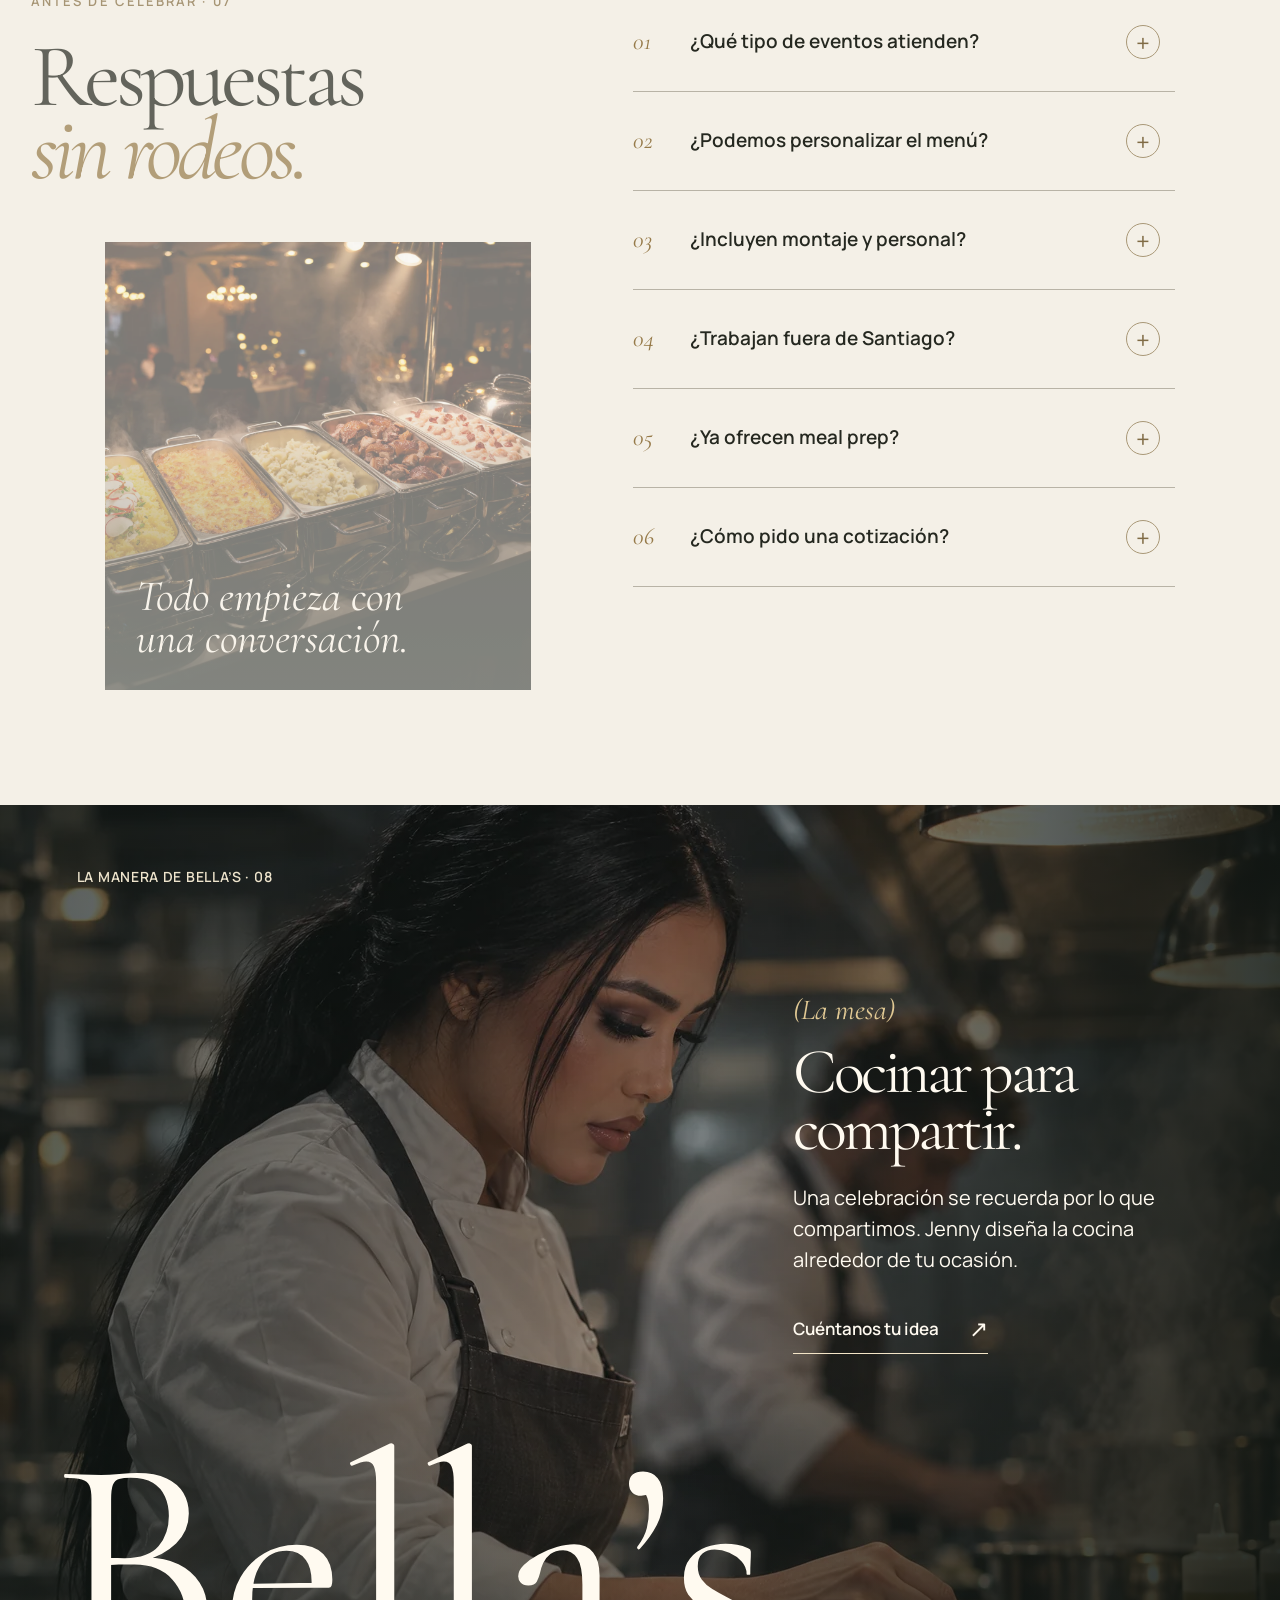
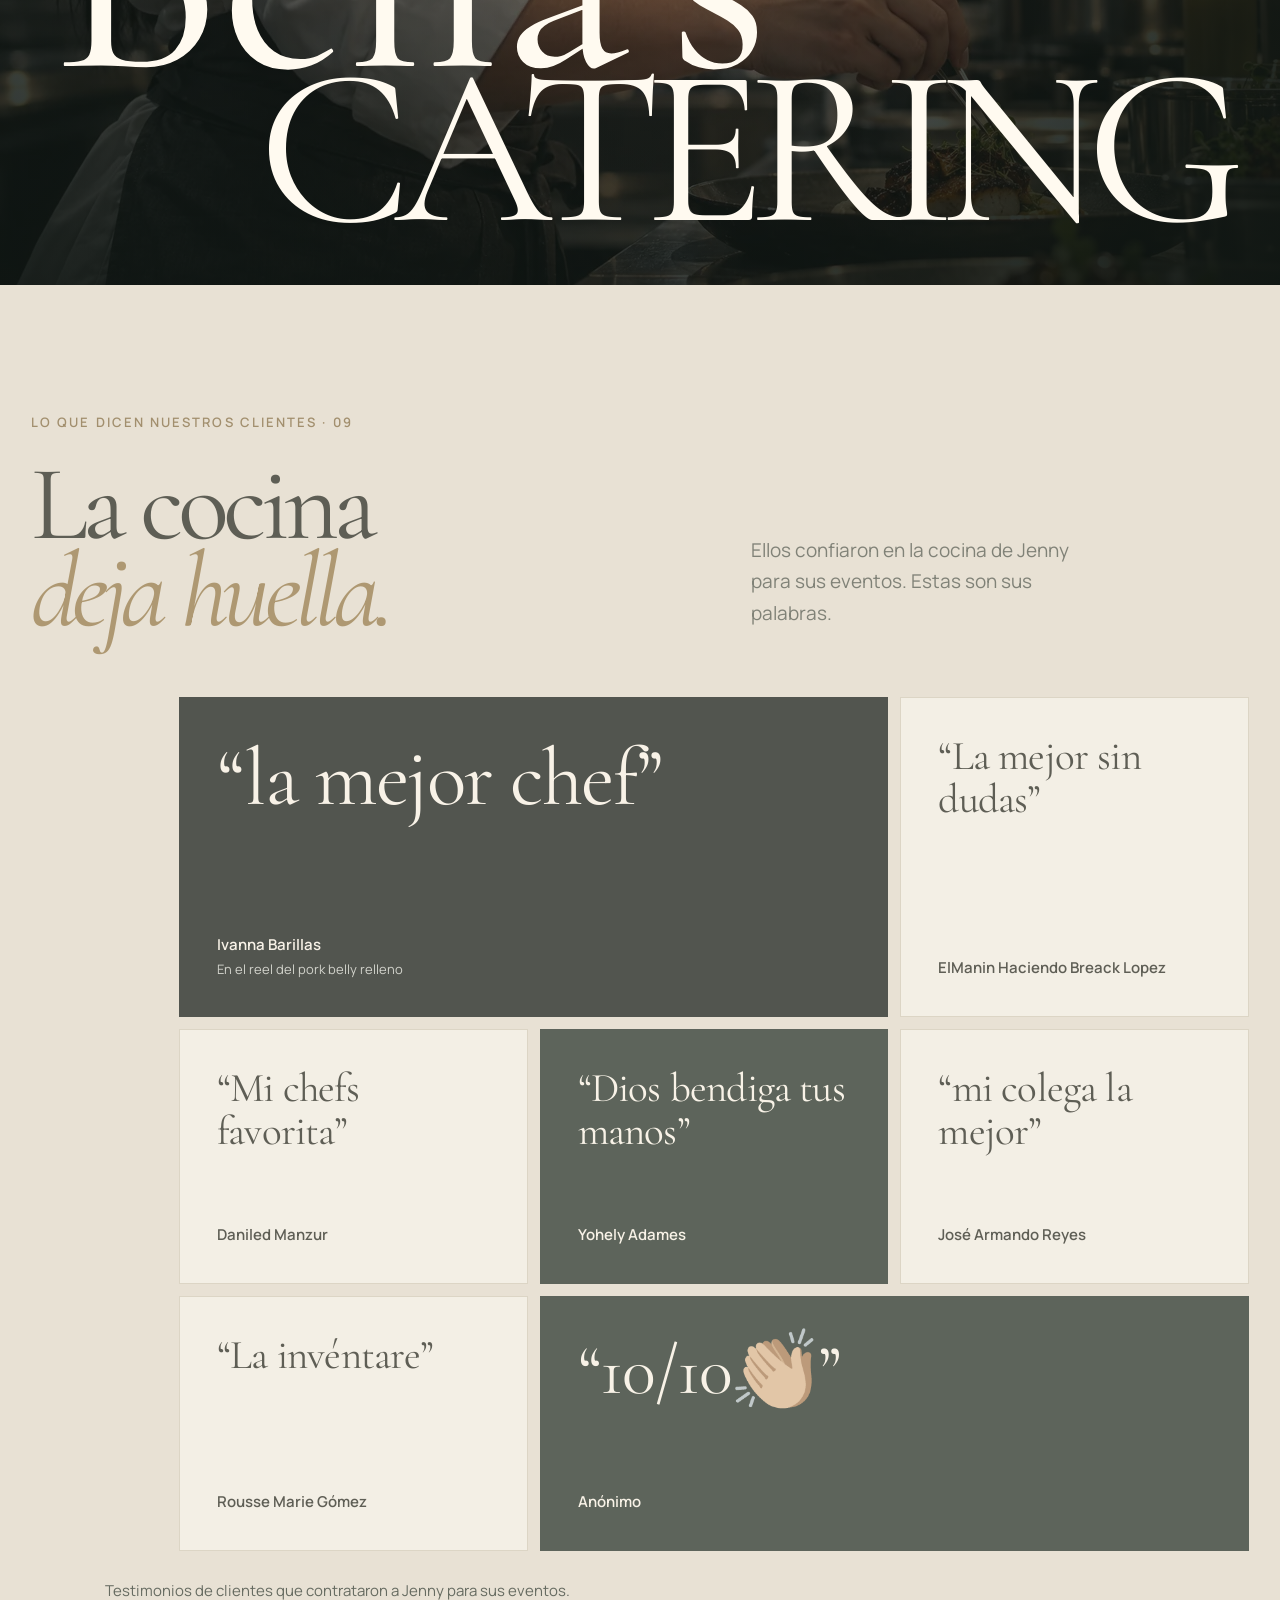
==== commit 86167a46: "feat: refine Korvex footer credit" ====
--- a/index.html
+++ b/index.html
@@ -385,7 +385,11 @@
         </div>
       </div>
       <div class="site-footer__wordmark" aria-label="Bella’s Catering"><strong>BELLA’S</strong><strong>CATERING</strong></div>
-      <div class="site-footer__bottom"><span>© 2026 Bella’s Catering</span><a href="#inicio">Volver arriba ↑</a></div>
+      <div class="site-footer__bottom">
+        <span>© 2026 Bella’s Catering</span>
+        <a class="site-footer__credit" href="https://korvexdev.cc/" target="_blank" rel="noopener noreferrer"><span>Powered by <strong>Korvex Dev</strong></span><img src="ASSETS/brand/korvex-dev.png" alt="" width="1536" height="1024" loading="lazy" /></a>
+        <a href="#inicio">Volver arriba ↑</a>
+      </div>
     </footer>
     <script src="js/vendor/gsap.min.js"></script>
     <script src="js/vendor/ScrollTrigger.min.js"></script>
--- a/css/base.css
+++ b/css/base.css
@@ -66,12 +66,14 @@
   align-items: center;
   min-height: 84px;
   margin: 14px clamp(12px, 2vw, 32px) 0;
-  border: 1px solid #dfddd6;
+  border: 1px solid #a7a585;
   border-radius: 100px;
   padding: 9px clamp(18px, 3vw, 46px);
-  background: #fffdf9;
-  box-shadow: 0 8px 28px #2528200d;
+  color: var(--cream);
+  background: #26362d;
+  box-shadow: 0 8px 28px #17241b24;
 }
+.site-header :focus-visible { outline-color: #e8d09c; }
 .brand { display: inline-flex; gap: 9px; align-items: center; width: max-content; }
 .brand img { width: 55px; height: 55px; }
 .brand-copy { display: grid; line-height: .68; }
@@ -79,23 +81,23 @@
 .brand-copy small { margin-top: 9px; padding-left: 4px; font-family: "Cormorant", Georgia, serif; font-size: 19px; font-style: italic; letter-spacing: 2px; }
 .desktop-nav { display: flex; gap: clamp(22px, 3vw, 45px); align-items: center; font-size: 15px; font-weight: 600; white-space: nowrap; }
 .desktop-nav a { border-bottom: 1px solid transparent; padding: 5px 0; }
-.desktop-nav a:hover { border-color: var(--ink); }
+.desktop-nav a:hover { border-color: #ddc692; }
 .header-cta {
   justify-self: end;
   display: inline-flex;
   align-items: center;
   gap: 24px;
   min-height: 55px;
-  border: 1px solid var(--ink);
+  border: 1px solid var(--cream);
   border-radius: 100px;
   padding: 0 22px;
-  color: var(--cream);
-  background: var(--ink);
+  color: #26362d;
+  background: var(--cream);
   font-size: 14px;
   font-weight: 600;
   white-space: nowrap;
 }
-.header-cta:hover { color: var(--ink); background: var(--gold); border-color: var(--gold); }
+.header-cta:hover { color: var(--ink); background: #ddc692; border-color: #ddc692; }
 .header-cta span, .button span { font-size: 18px; line-height: 1; }
 .mobile-menu { display: none; }
 .button { display: inline-flex; align-items: center; justify-content: space-between; gap: 34px; min-height: 54px; padding: 0 21px; font-size: 15px; font-weight: 600; }
@@ -110,10 +112,10 @@
   .mobile-menu { position: relative; display: block; justify-self: end; }
   .mobile-menu summary { display: grid; align-content: center; justify-items: center; gap: 6px; width: 48px; height: 48px; cursor: pointer; list-style: none; }
   .mobile-menu summary::-webkit-details-marker { display: none; }
-  .mobile-menu summary span { width: 23px; height: 2px; background: var(--ink); transition: transform .2s ease; }
+  .mobile-menu summary span { width: 23px; height: 2px; background: var(--cream); transition: transform .2s ease; }
   .mobile-menu[open] summary span:first-child { transform: translateY(4px) rotate(45deg); }
   .mobile-menu[open] summary span:last-child { transform: translateY(-4px) rotate(-45deg); }
-  .mobile-menu nav { position: absolute; z-index: 20; top: calc(100% + 12px); right: -4px; display: grid; gap: 0; width: min(290px, calc(100vw - 38px)); border: 1px solid #dfddd6; border-radius: 20px; padding: 12px; background: #fffdf9; box-shadow: 0 18px 40px #25282024; font-size: 16px; }
+  .mobile-menu nav { position: absolute; z-index: 20; top: calc(100% + 12px); right: -4px; display: grid; gap: 0; width: min(290px, calc(100vw - 38px)); border: 1px solid #dfddd6; border-radius: 20px; padding: 12px; color: var(--ink); background: #fffdf9; box-shadow: 0 18px 40px #25282024; font-size: 16px; }
   .mobile-menu:not([open]) > nav { display: none; }
   .mobile-menu nav a { display: flex; align-items: center; min-height: 49px; border-radius: 10px; padding: 0 14px; }
   .mobile-menu nav a:hover { background: var(--paper); }
--- a/css/footer.css
+++ b/css/footer.css
@@ -24,7 +24,13 @@
 .site-footer__wordmark { overflow: hidden; padding: 78px 0 72px; font-family: "Cormorant", Georgia, serif; font-size: clamp(110px, 17.1vw, 300px); font-weight: 400; letter-spacing: -.075em; line-height: .73; white-space: nowrap; }
 .site-footer__wordmark strong { display: block; font-weight: 400; }
 .site-footer__wordmark strong + strong { text-align: right; }
-.site-footer__bottom { display: flex; justify-content: space-between; gap: 18px; border-top: 1px solid #ffffff48; padding-top: 20px; color: #a8aaa4; font-size: 14px; }
+.site-footer__bottom { display: grid; grid-template-columns: 1fr auto 1fr; align-items: center; gap: 18px; border-top: 1px solid #ffffff48; padding-top: 16px; color: #a8aaa4; font-size: 14px; }
+.site-footer__bottom > a:not(.site-footer__credit) { justify-self: end; }
+.site-footer__credit { display: flex; align-items: center; justify-self: center; gap: 8px; white-space: nowrap; }
+.site-footer__credit span { display: inline-flex; gap: 6px; align-items: baseline; color: #c6bba8; font-size: 12px; font-weight: 600; letter-spacing: .03em; }
+.site-footer__credit strong { color: #f4f0e7; font-size: 16px; font-weight: 600; letter-spacing: 0; }
+.site-footer__credit:hover strong, .site-footer__credit:focus-visible strong { color: #ddc692; }
+.site-footer__credit img { width: 102px; height: auto; }
 @media (max-width: 900px) {
   .site-footer__directory { gap: 25px; }
 }
@@ -43,5 +49,8 @@
   .site-footer__conversation { grid-column: 1 / -1; }
   .site-footer__conversation p { margin-bottom: 10px; font-size: 31px; }
   .site-footer__wordmark { padding: 47px 0 54px; font-size: clamp(52px, 16.7vw, 105px); }
-  .site-footer__bottom { font-size: 12px; }
+  .site-footer__bottom { grid-template-columns: 1fr 1fr; row-gap: 0; font-size: 12px; }
+  .site-footer__credit { grid-column: 1 / -1; grid-row: 2; }
+  .site-footer__credit span { display: grid; gap: 2px; }
+  .site-footer__credit img { width: 92px; }
 }
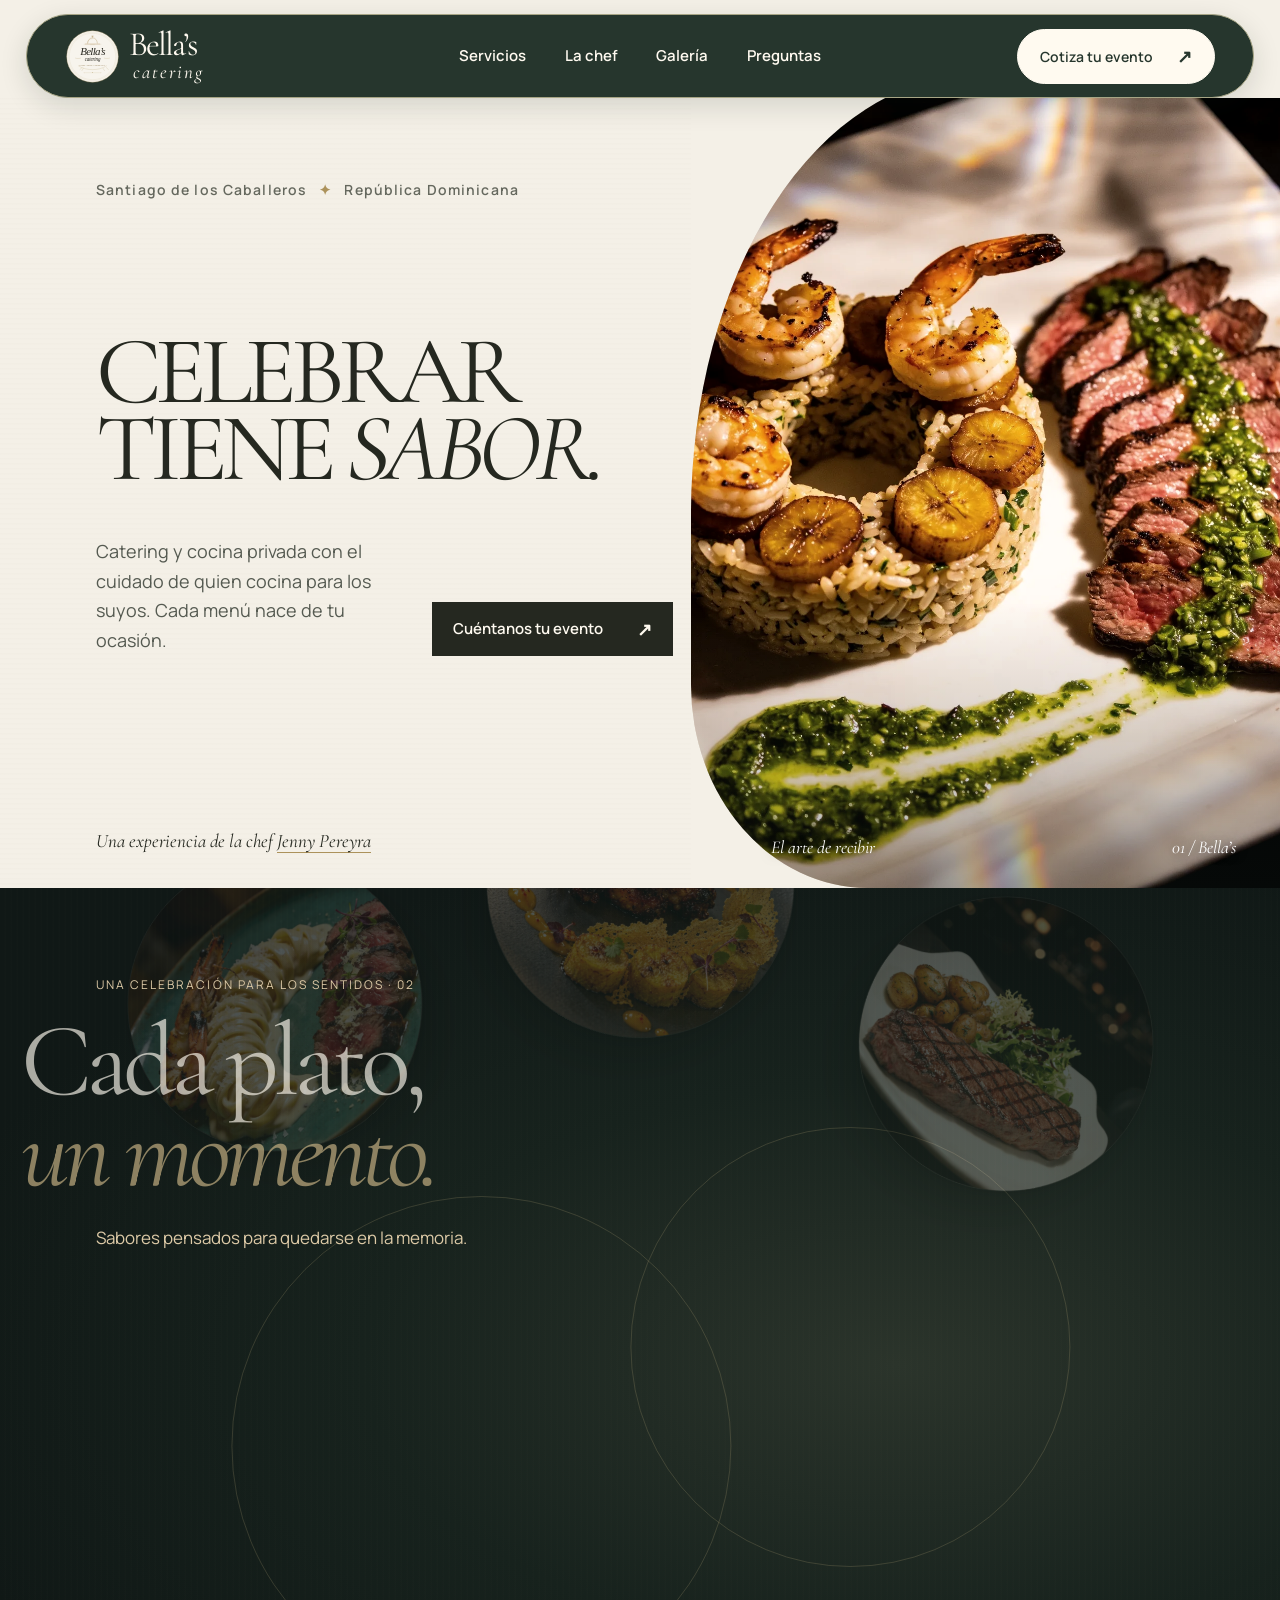
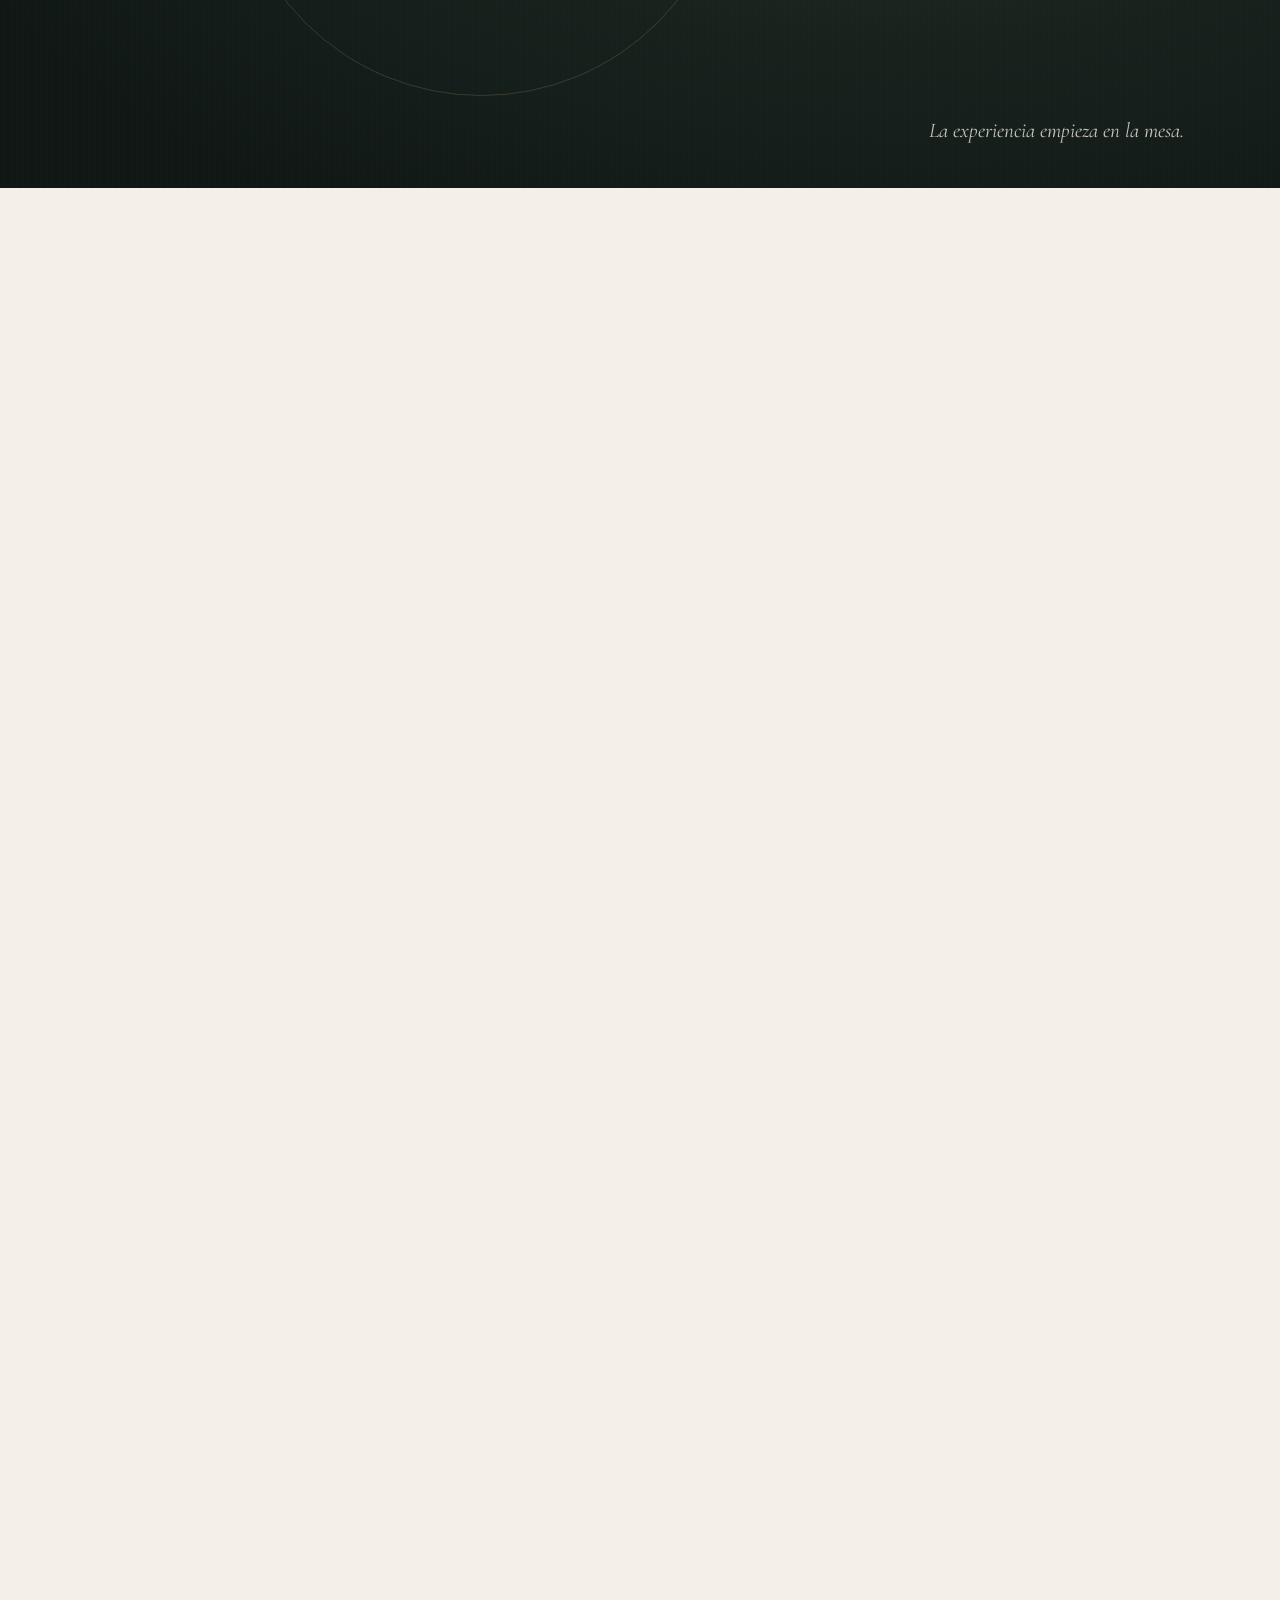
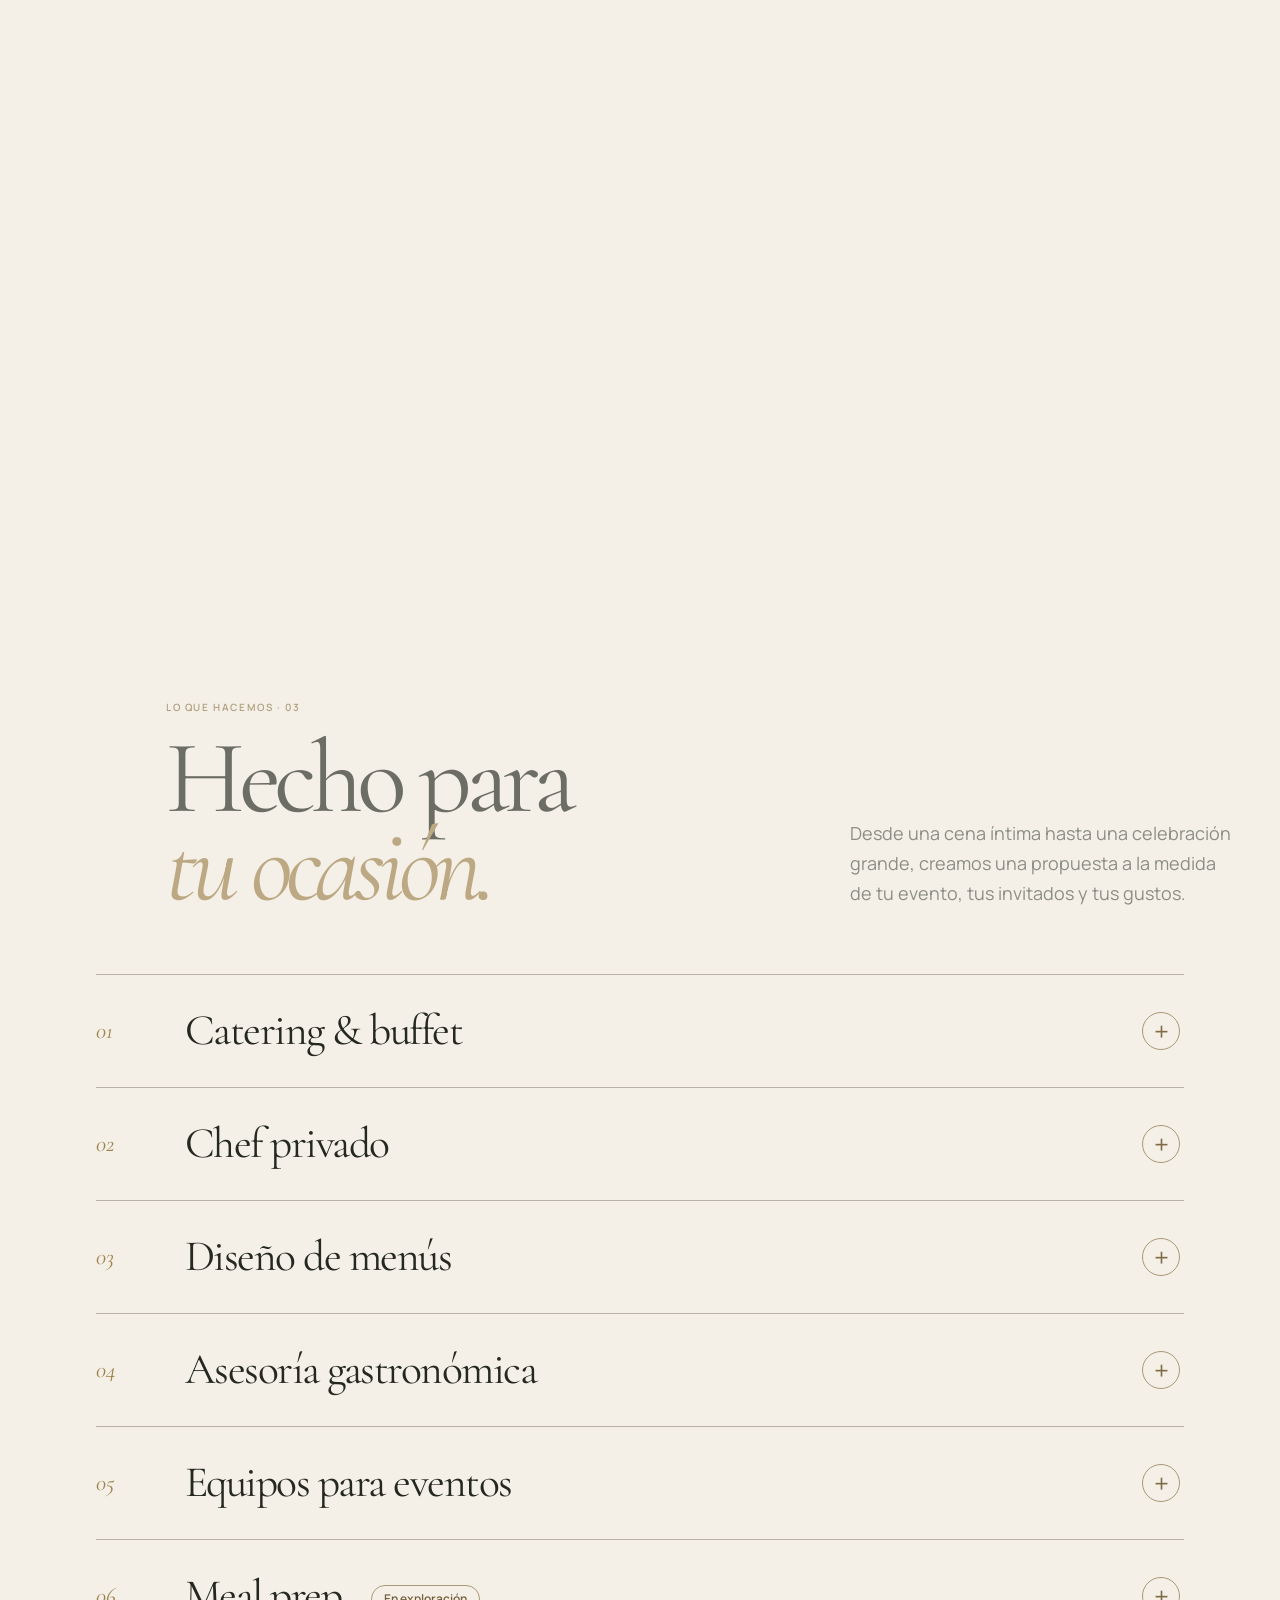
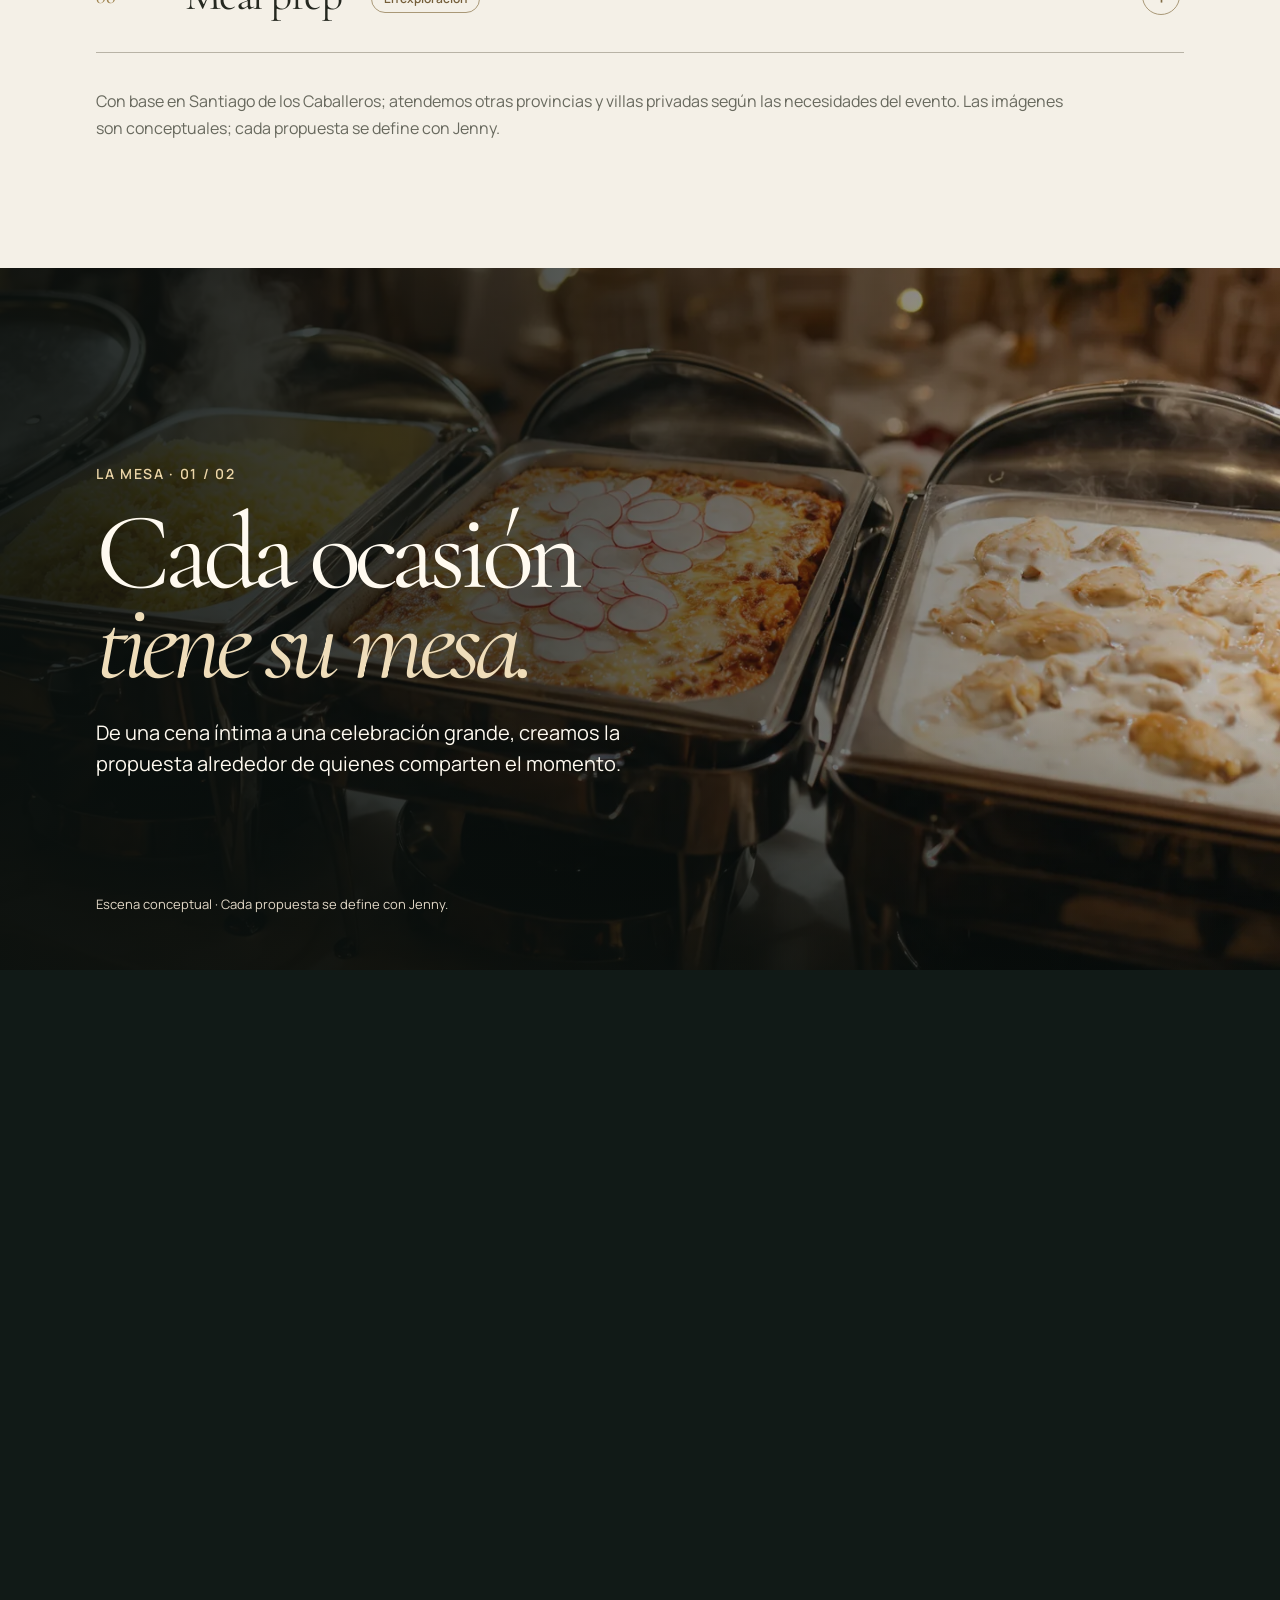
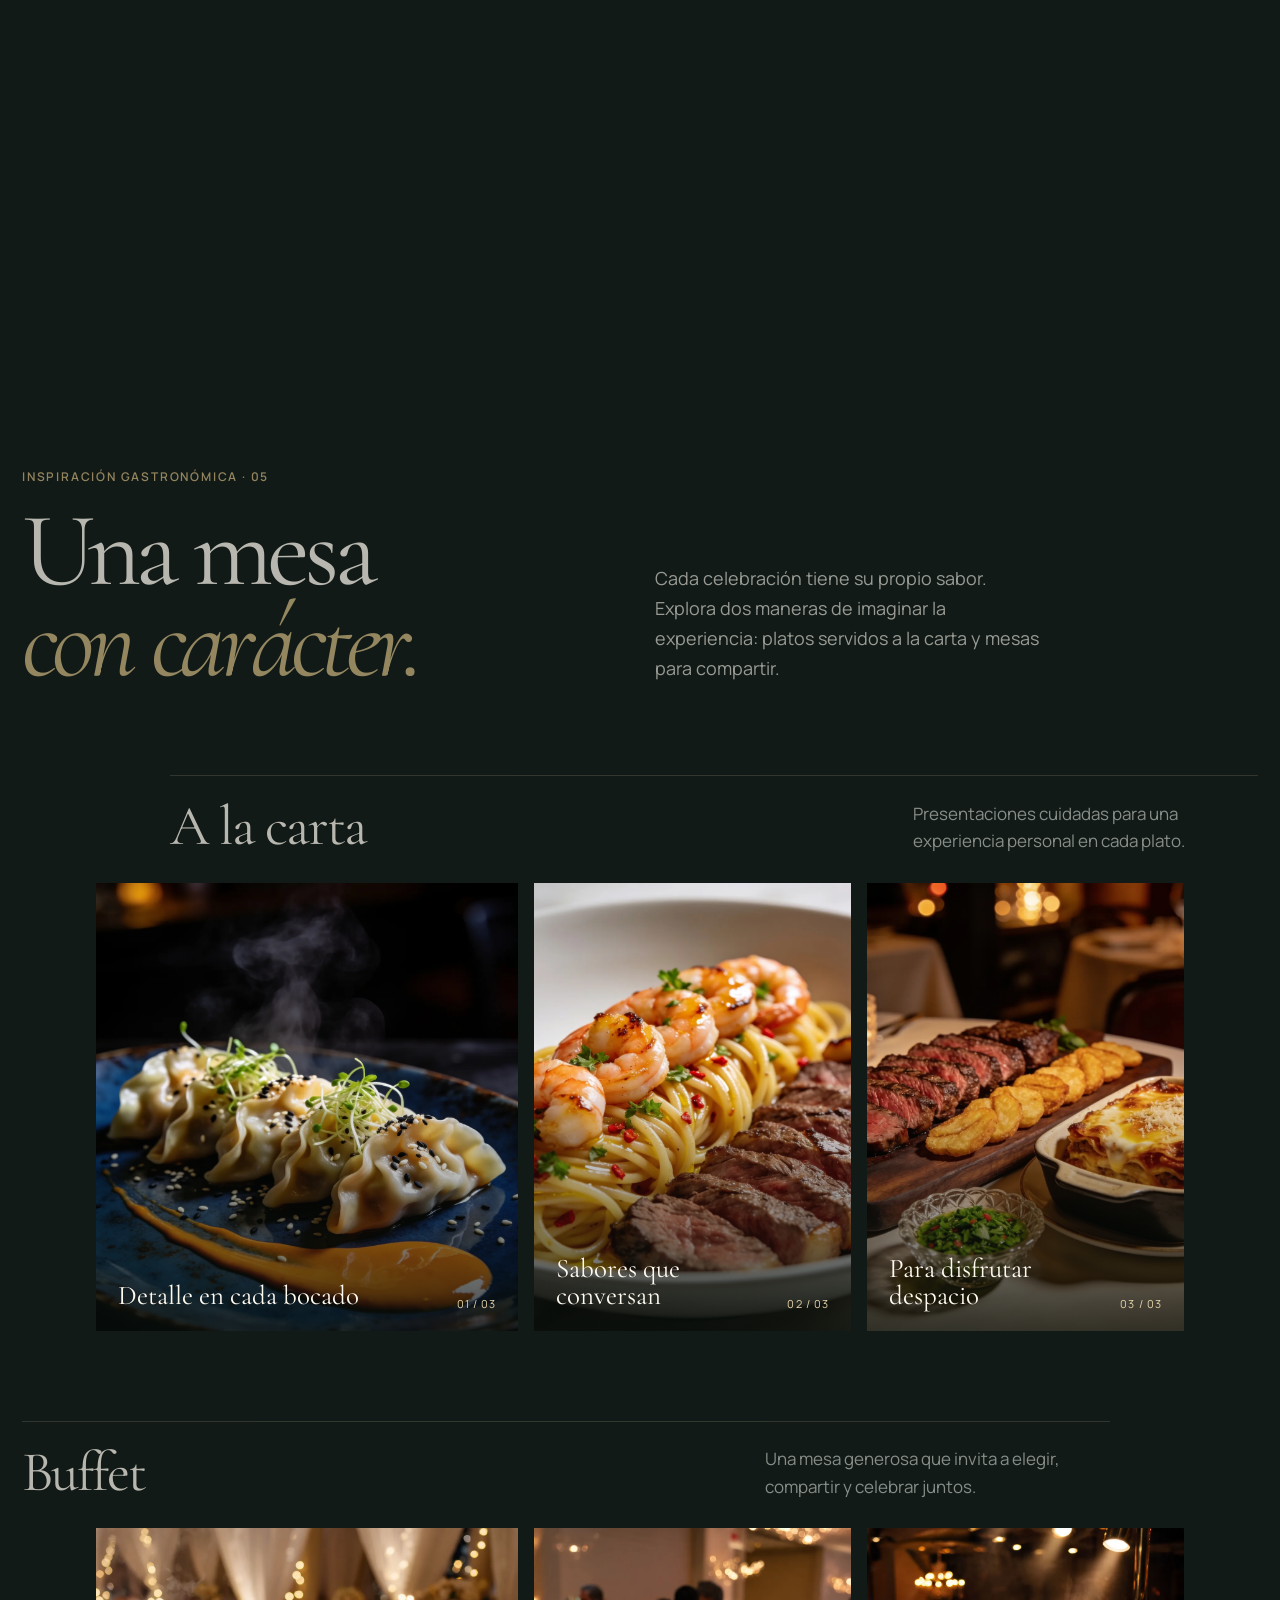
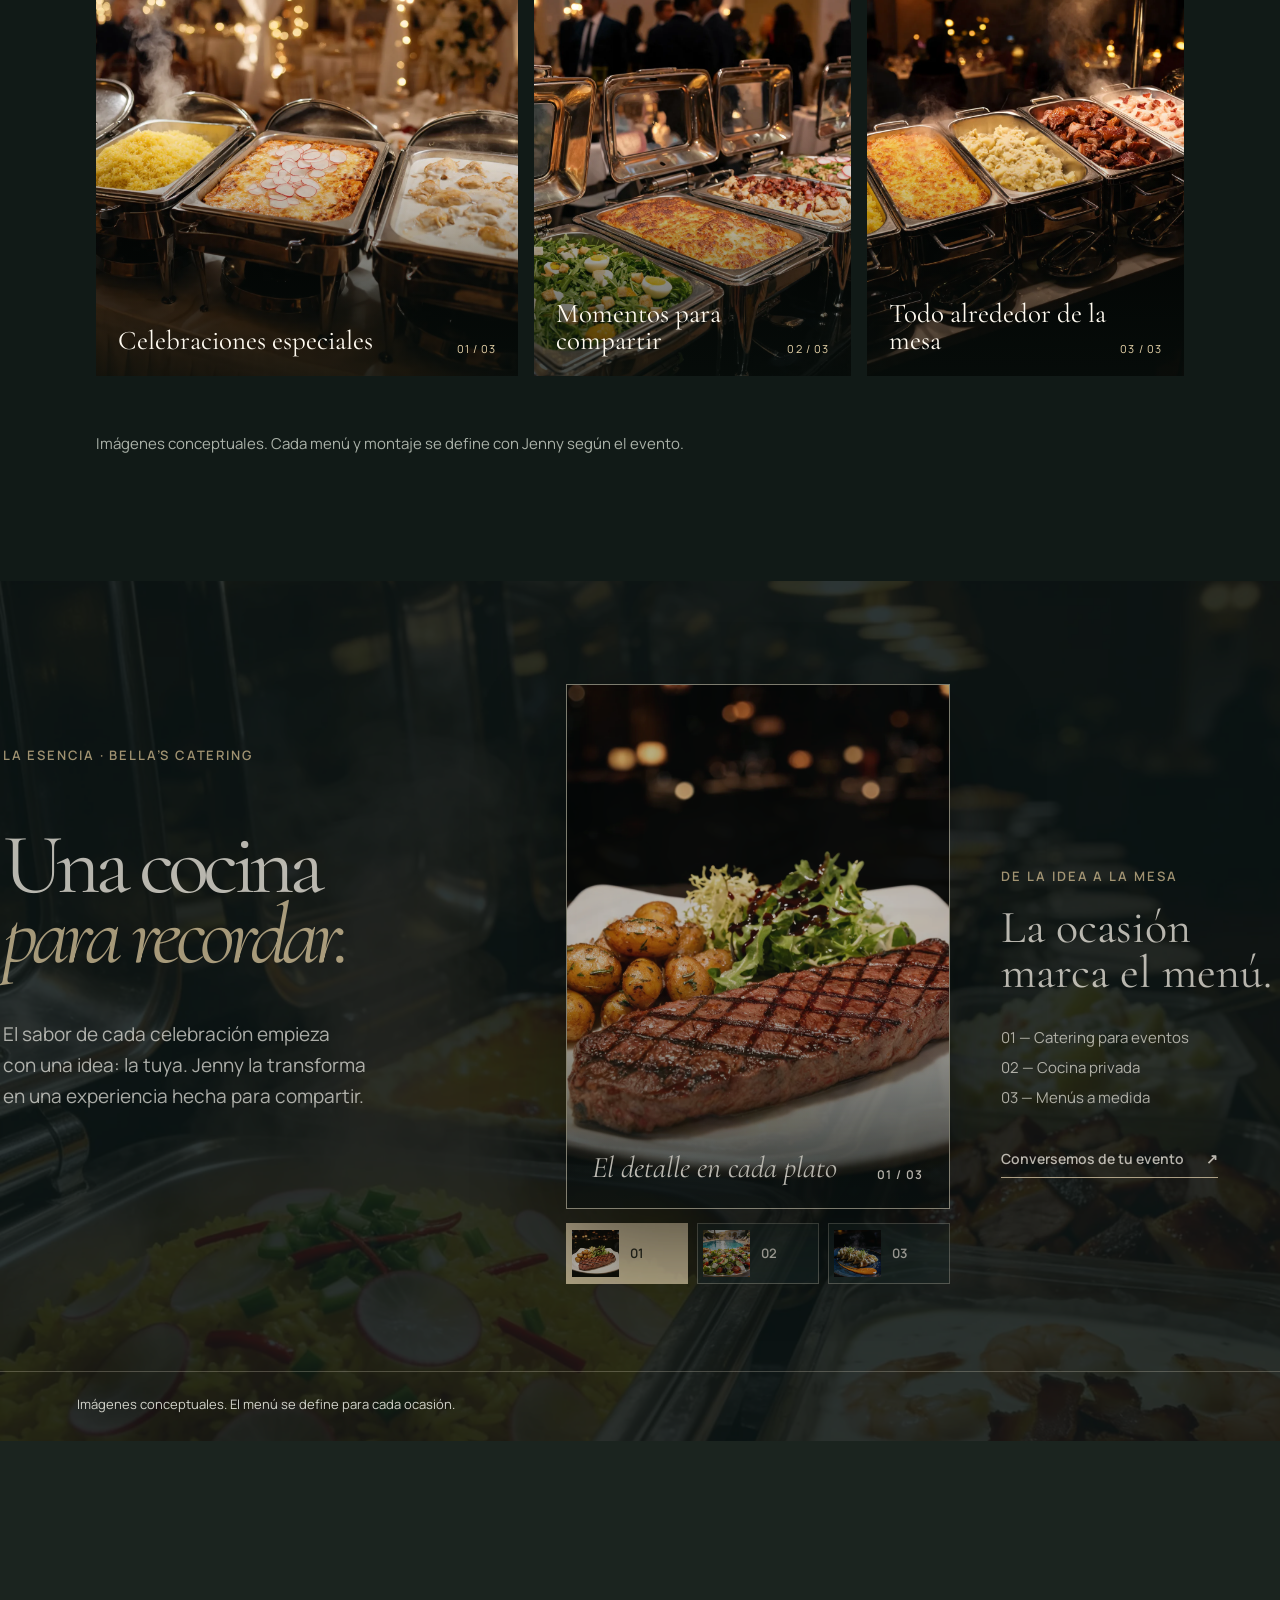
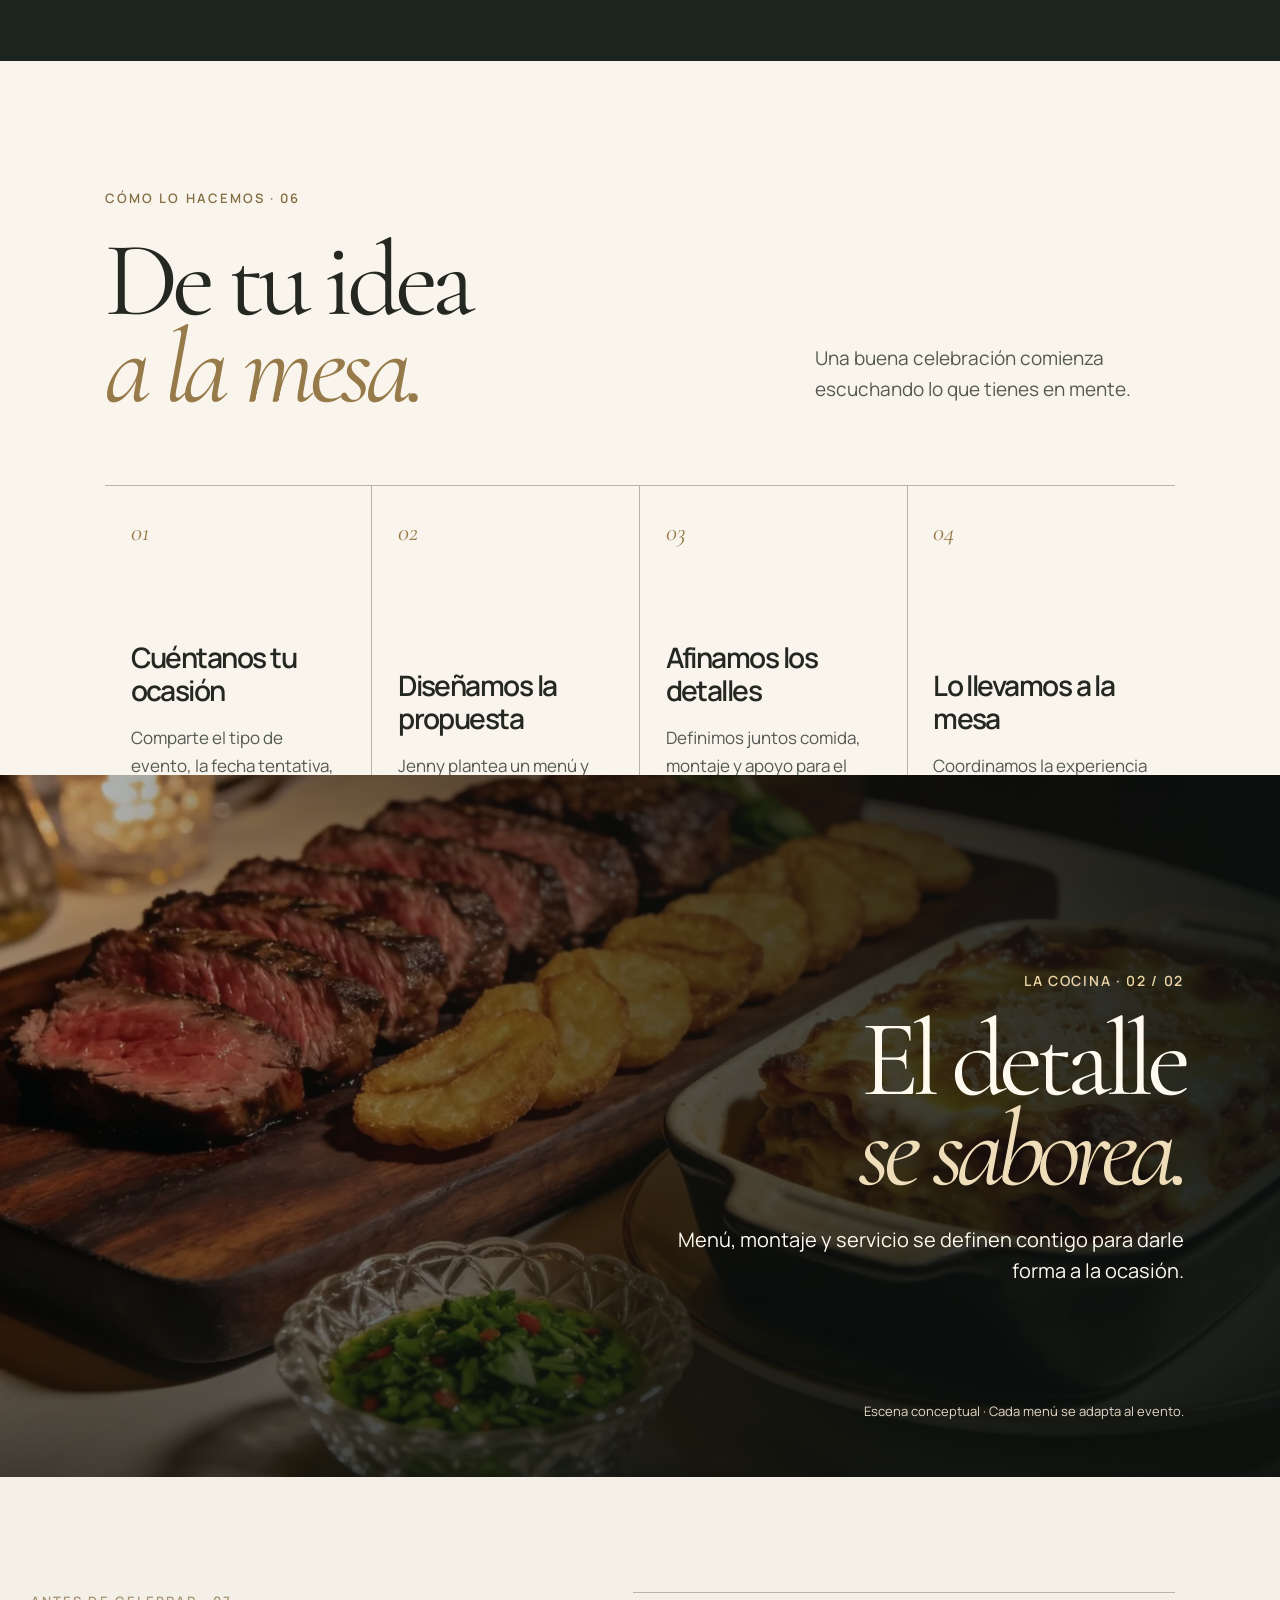
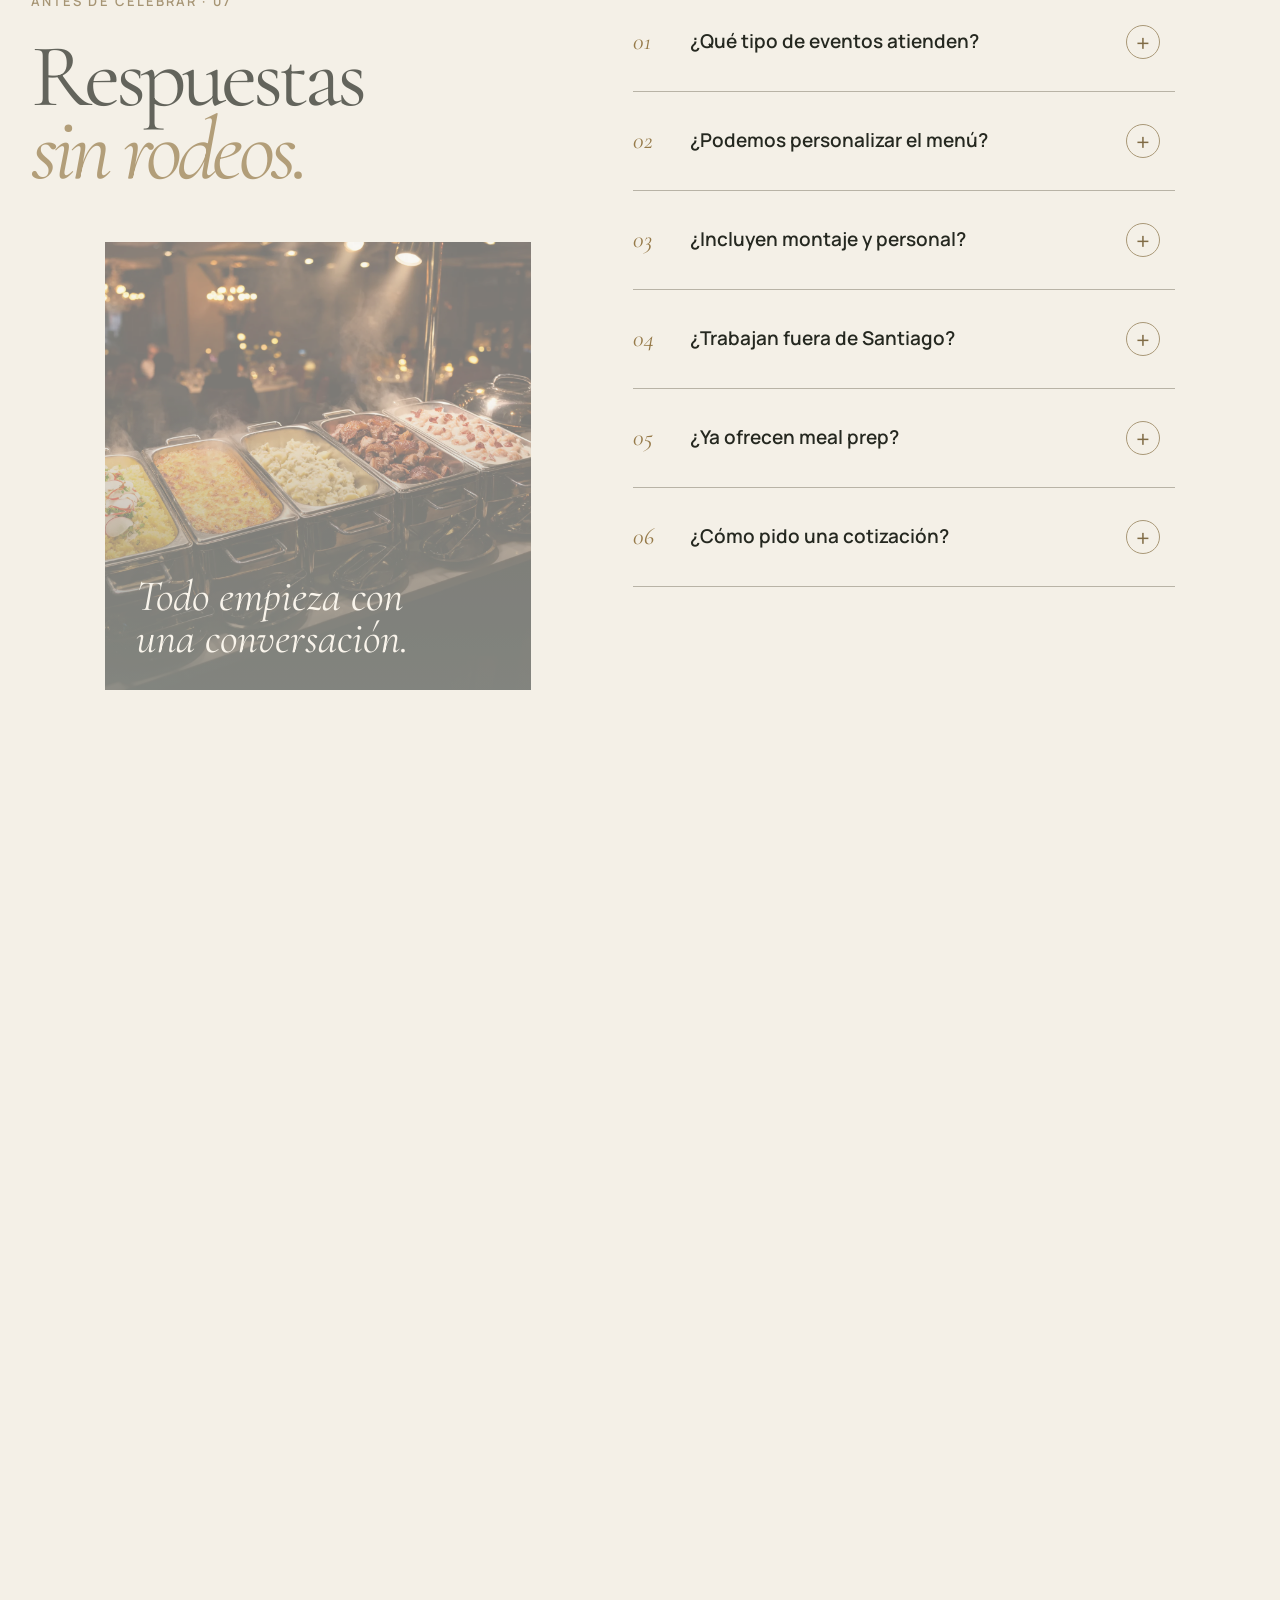
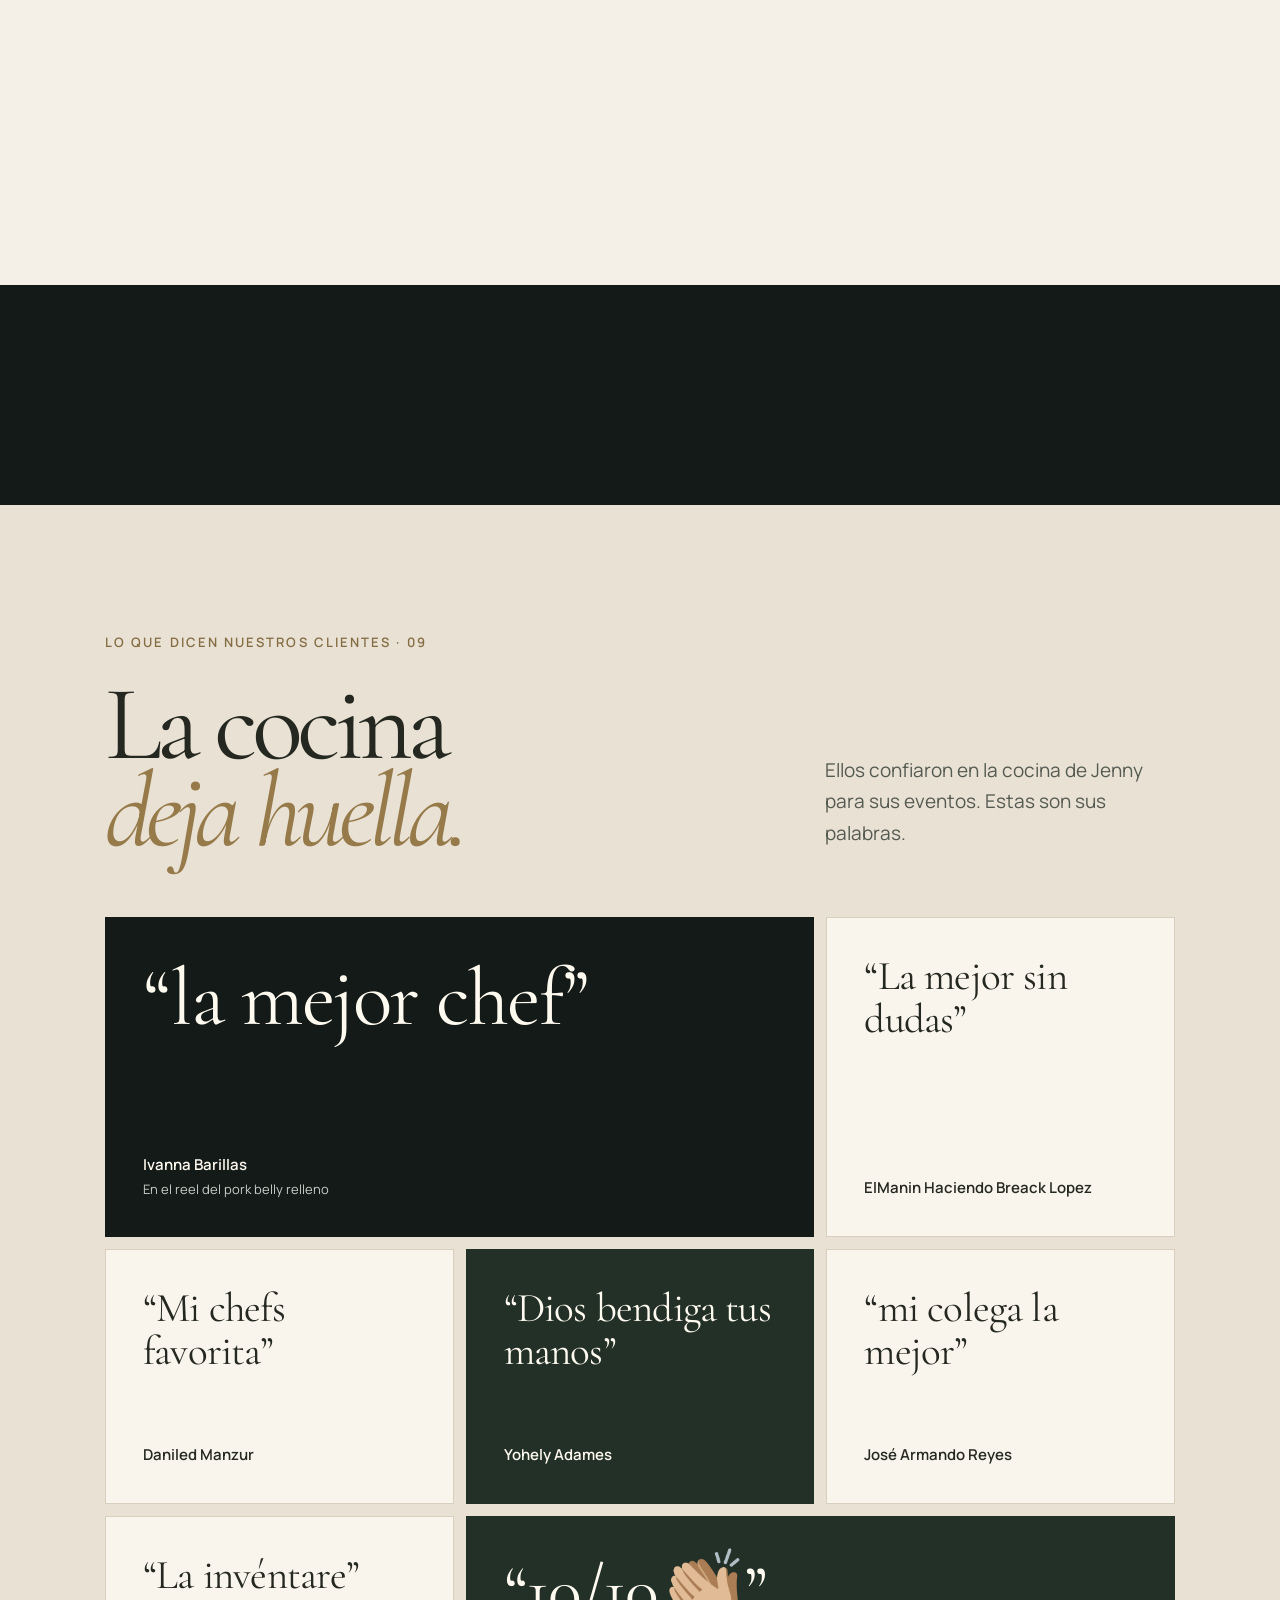
==== commit 6ecd0dda: "feat: animate full section transitions on scroll" ====
--- a/index.html
+++ b/index.html
@@ -25,6 +25,7 @@
     <link rel="stylesheet" href="css/signature.css" />
     <link rel="stylesheet" href="css/bella-way.css" />
     <link rel="stylesheet" href="css/parallax.css" />
+    <link rel="stylesheet" href="css/section-transitions.css" />
     <link rel="stylesheet" href="css/footer.css" />
   </head>
   <body>
@@ -146,7 +147,8 @@
           <p class="parallax-panel__note">Escena conceptual · Cada propuesta se define con Jenny.</p>
         </div>
       </section>
-      <section class="biography" id="chef" aria-labelledby="biography-title">
+      <div class="section-stage section-stage--biography" id="chef" data-section-motion="left">
+      <section class="biography" aria-labelledby="biography-title">
         <div class="biography__visual">
           <img src="ASSETS/images/jenny-portrait.webp" alt="Representación editorial de la chef Jenny Pereyra en una cocina profesional" width="1500" height="1500" loading="lazy" />
           <div class="biography__stamp" aria-hidden="true"><span>Jenny<br />Pereyra</span><small>Chef &amp; fundadora</small></div>
@@ -160,6 +162,7 @@
           <a class="biography__link" href="https://wa.me/18494530297?text=Hola%2C%20quiero%20hablar%20con%20Jenny%20sobre%20un%20evento." target="_blank" rel="noopener noreferrer">Hablemos de tu celebración ↗</a>
         </div>
       </section>
+      </div>
       <section class="gallery" id="galeria" aria-labelledby="gallery-title">
         <div class="gallery__intro">
           <div><p class="gallery__kicker">Inspiración gastronómica · 05</p><h2 id="gallery-title">Una mesa<br /><em>con carácter.</em></h2></div>
@@ -221,7 +224,8 @@
         </div>
         <p class="signature__note">Imágenes conceptuales. El menú se define para cada ocasión.</p>
       </section>
-      <section class="process" id="proceso" aria-labelledby="process-title">
+      <div class="section-stage section-stage--process" id="proceso" data-section-motion="up">
+      <section class="process" aria-labelledby="process-title">
         <div class="process__intro">
           <div>
             <p class="process__eyebrow">Cómo lo hacemos · 06</p>
@@ -236,6 +240,7 @@
           <article class="process__step" tabindex="0"><span>04</span><h3>Lo llevamos a la mesa</h3><p>Coordinamos la experiencia acordada para que disfrutes la ocasión.</p></article>
         </div>
       </section>
+      </div>
       <section class="parallax-panel parallax-panel--detail" aria-labelledby="detail-title">
         <div class="parallax-panel__media" aria-hidden="true">
           <img class="parallax-panel__image" src="ASSETS/images/gallery-steak-lasagna.webp" alt="" width="1440" height="1440" loading="lazy" />
@@ -266,7 +271,8 @@
           <details><summary><span class="faq__number" aria-hidden="true">06</span><span class="faq__question">¿Cómo pido una cotización?</span><span class="faq__mark" aria-hidden="true">+</span></summary><p>Completa el formulario de esta página. Preparará un mensaje de WhatsApp para que lo revises y decidas si quieres enviarlo.</p></details>
         </div>
       </section>
-      <section class="bella-way" id="manera" aria-labelledby="bella-way-title">
+      <div class="section-stage section-stage--bella-way" id="manera" data-section-motion="right">
+      <section class="bella-way" aria-labelledby="bella-way-title">
         <img class="bella-way__photo" src="ASSETS/images/jenny-plating.webp" alt="" width="1280" height="1440" loading="lazy" />
         <div class="bella-way__frame">
           <p class="bella-way__eyebrow">La manera de Bella’s · 08</p>
@@ -279,7 +285,9 @@
         </div>
         <strong class="bella-way__word" aria-hidden="true"><span>Bella’s</span><span>CATERING</span></strong>
       </section>
-      <section class="reactions" id="reacciones" aria-labelledby="reactions-title">
+      </div>
+      <div class="section-stage section-stage--reactions" id="reacciones" data-section-motion="up">
+      <section class="reactions" aria-labelledby="reactions-title">
         <div class="reactions__intro">
           <div>
             <p class="reactions__eyebrow">Lo que dicen nuestros clientes · 09</p>
@@ -298,6 +306,7 @@
         </div>
         <p class="reactions__note">Testimonios de clientes que contrataron a Jenny para sus eventos.</p>
       </section>
+      </div>
       <section class="quote" id="cotizar" aria-labelledby="quote-title">
         <div class="quote__intro">
           <p class="quote__eyebrow">Hablemos de tu evento · 10</p>
@@ -395,6 +404,7 @@
     <script src="js/vendor/ScrollTrigger.min.js"></script>
     <script src="js/motion.js"></script>
     <script src="js/reveals.js"></script>
+    <script src="js/section-transitions.js"></script>
     <script src="js/parallax.js"></script>
     <script src="js/services.js"></script>
     <script src="js/signature.js"></script>
--- a/css/sections.css
+++ b/css/sections.css
@@ -1,5 +1,5 @@
 .section-kicker { margin: 0; color: #8d7449; font-size: 10px; font-weight: 600; letter-spacing: .16em; text-transform: uppercase; }
-.services { padding: 112px clamp(24px, 7.5vw, 130px) 125px; background: var(--paper); }
+.services { padding: 112px clamp(24px, 7.5vw, 130px) 125px; overflow-x: clip; background: var(--paper); }
 .services__intro { display: grid; grid-template-columns: 1.2fr .8fr; gap: 6vw; align-items: end; padding-bottom: 64px; }
 .services h2, .biography h2 { margin: 20px 0 0; font-family: "Cormorant", Georgia, serif; font-size: clamp(78px, 8.1vw, 128px); font-weight: 400; letter-spacing: -.058em; line-height: .85; }
 .services h2 em, .biography h2 em { color: #9f834e; font-weight: 400; }
--- a/css/section-transitions.css
+++ b/css/section-transitions.css
@@ -0,0 +1,6 @@
+.section-stage { position: relative; overflow: clip; }
+.section-stage > section { width: 100%; }
+.section-stage--biography { background: #111a17; }
+.section-stage--process { background: #1b241f; }
+.section-stage--bella-way { background: var(--paper); }
+.section-stage--reactions { background: var(--night); }
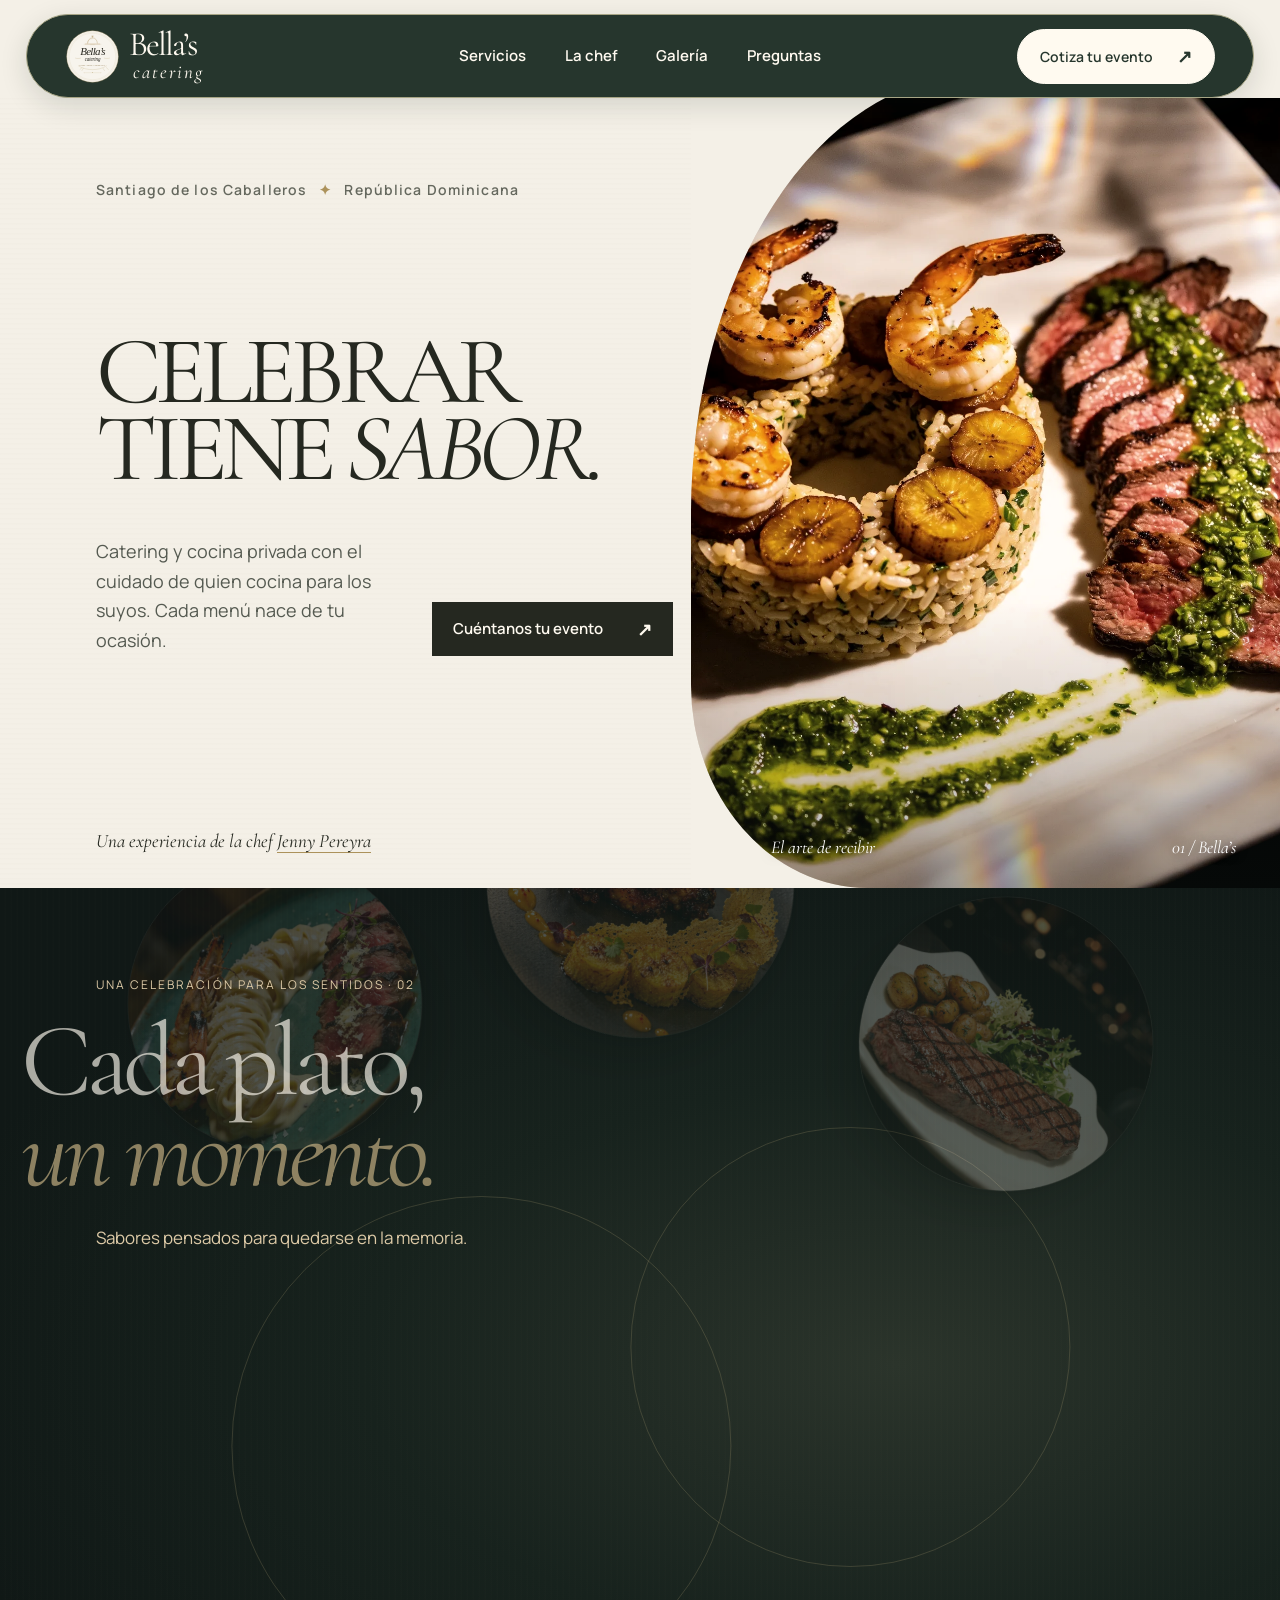
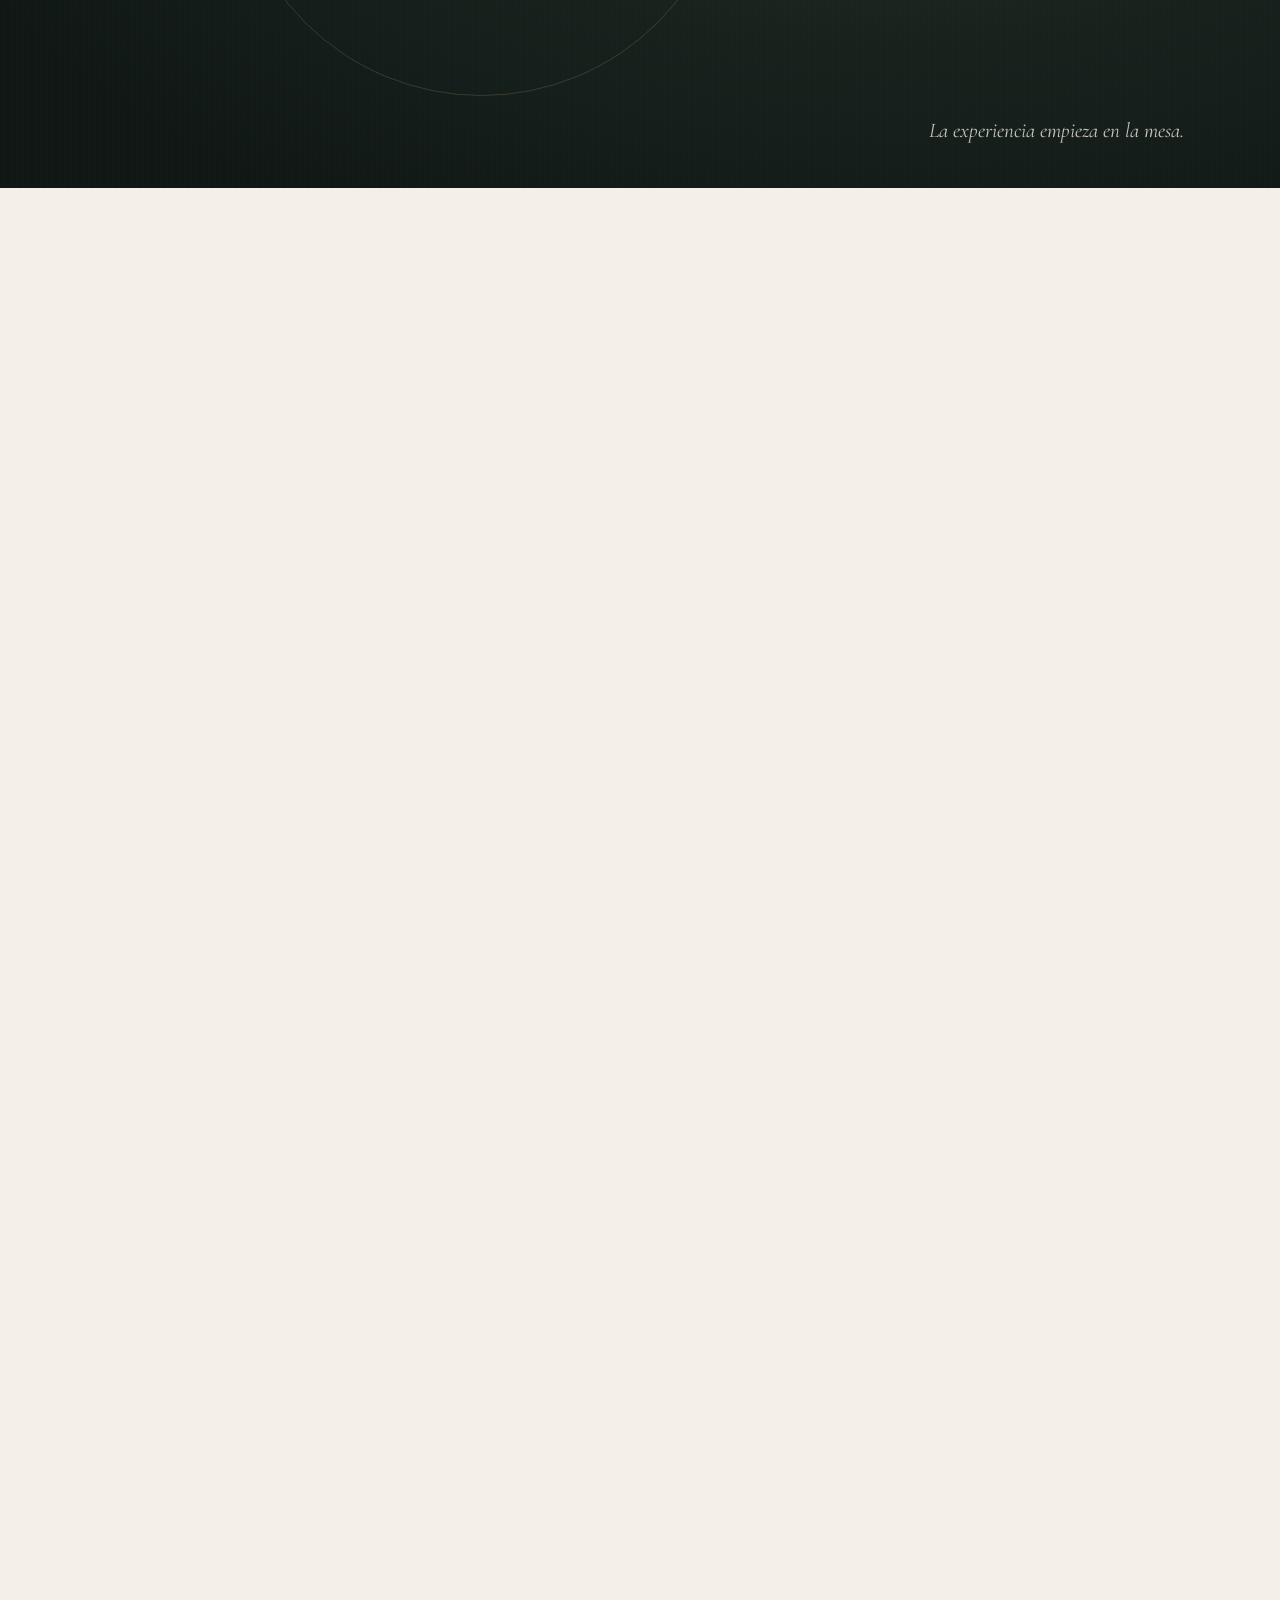
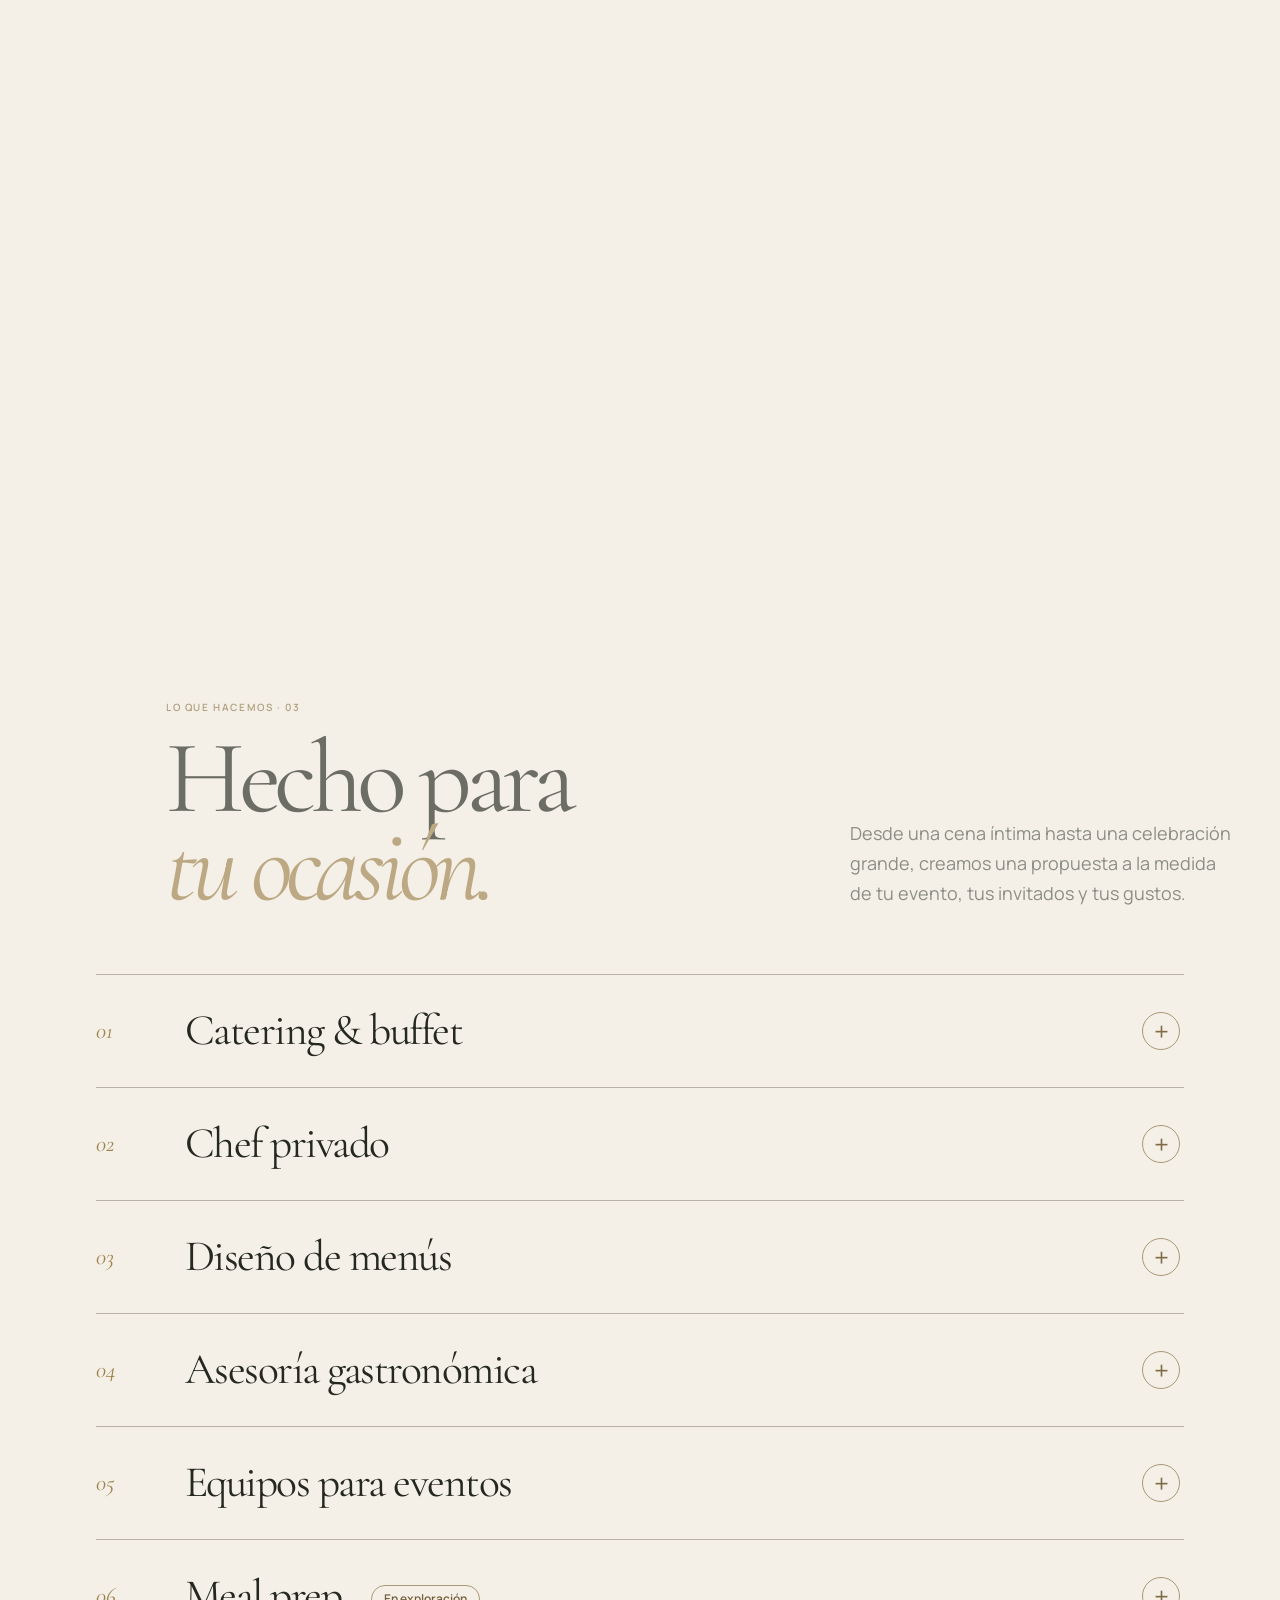
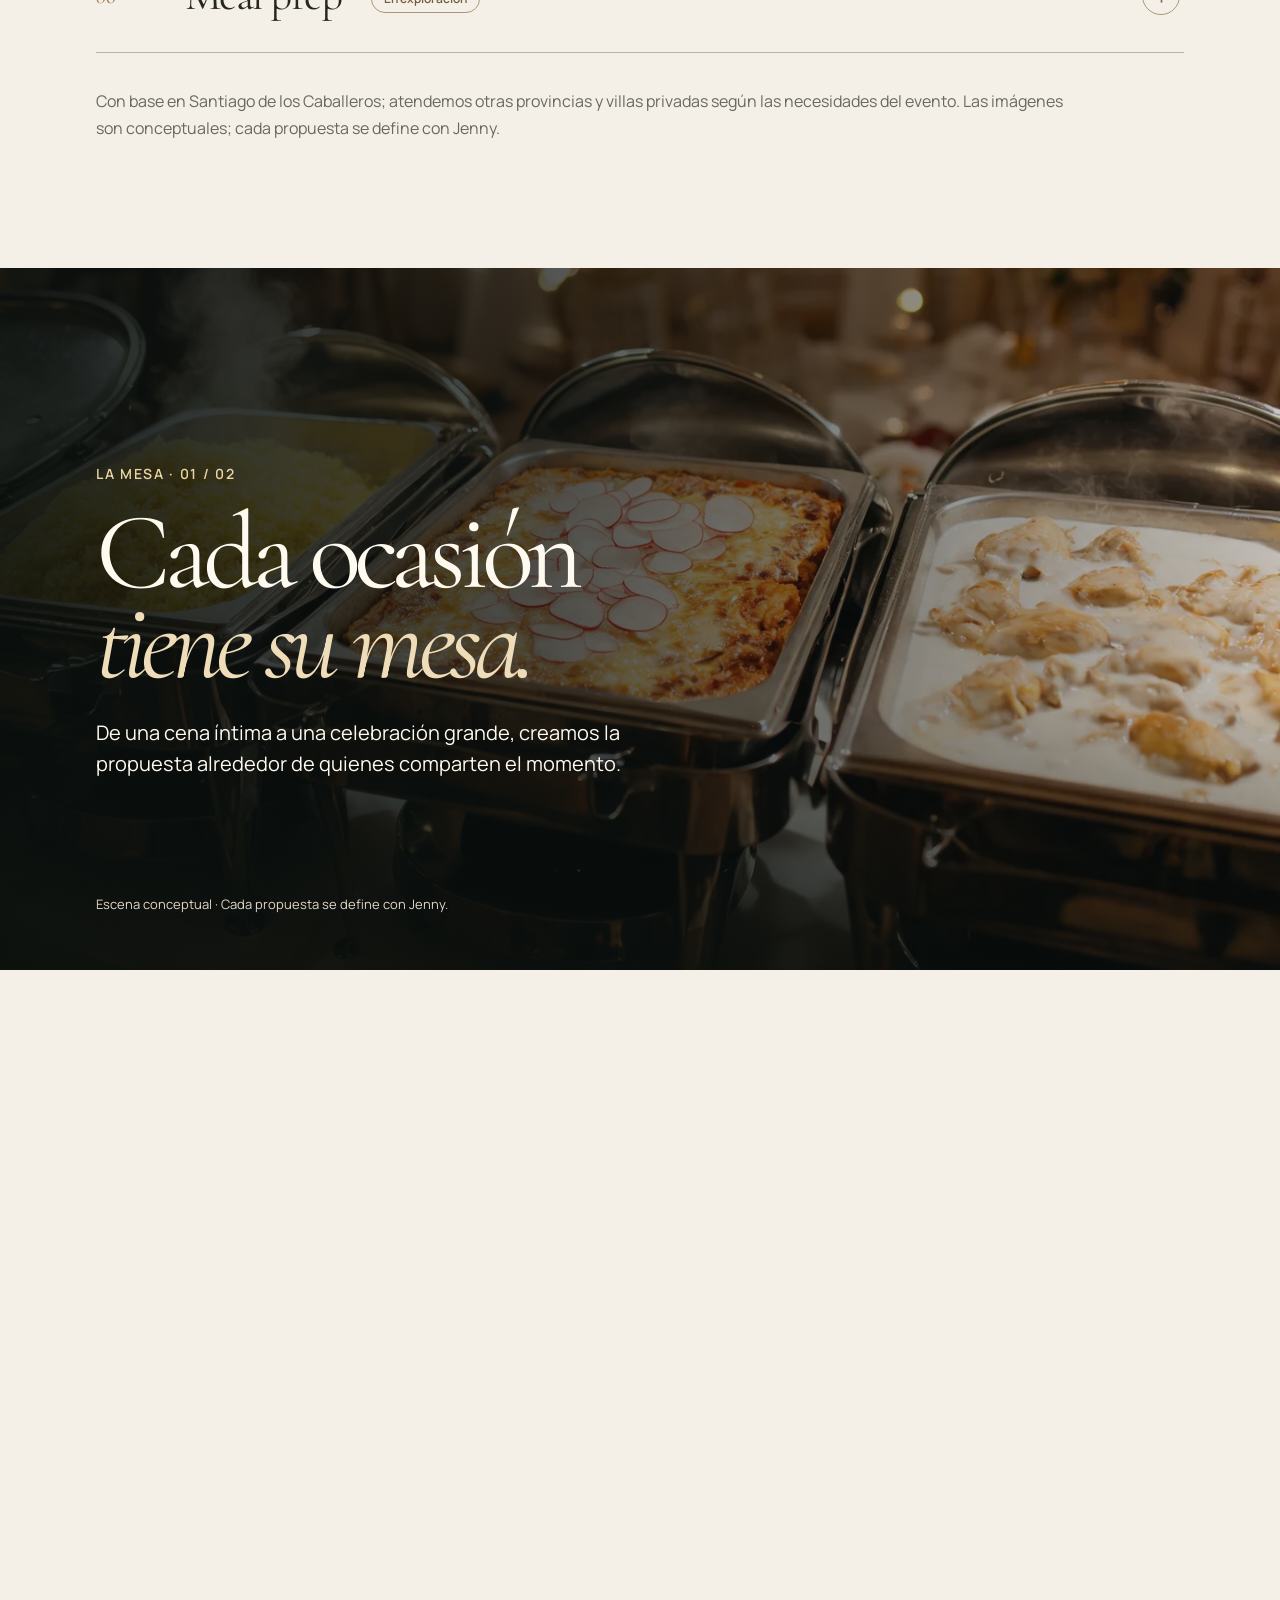
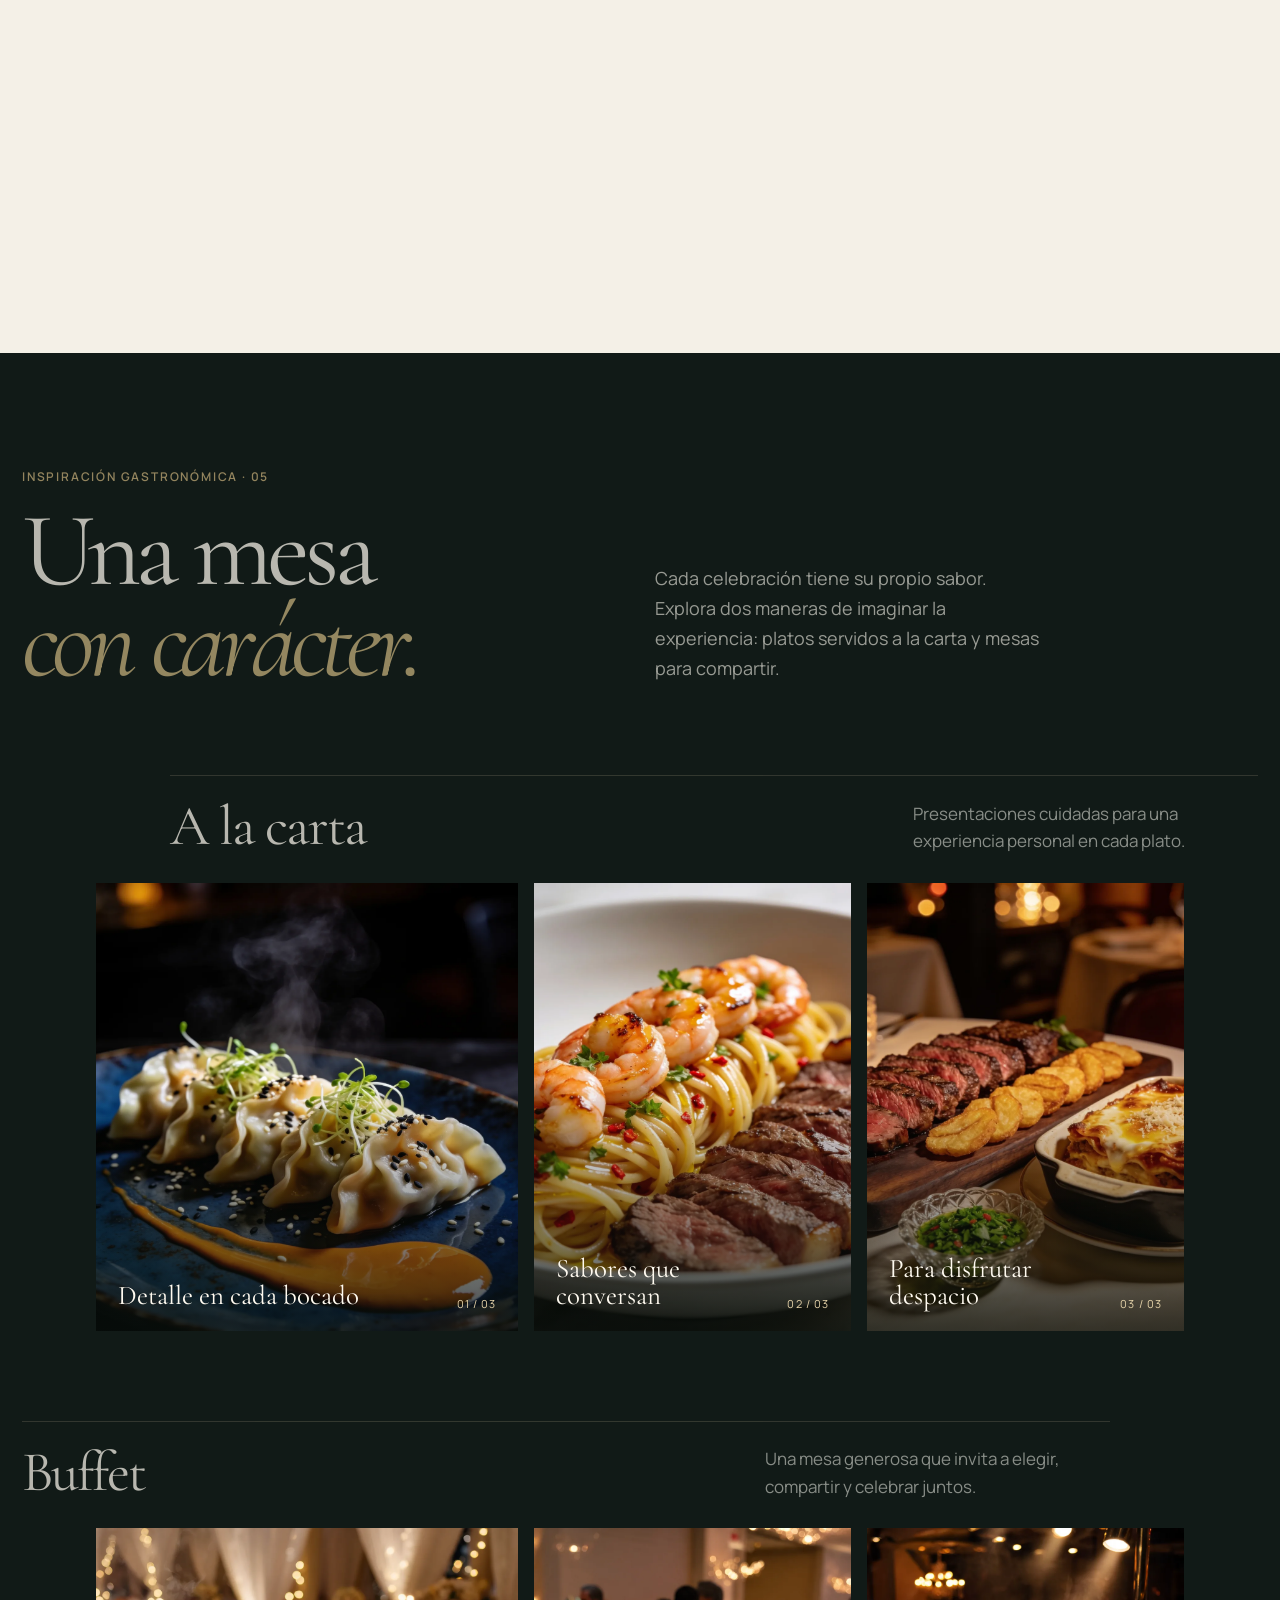
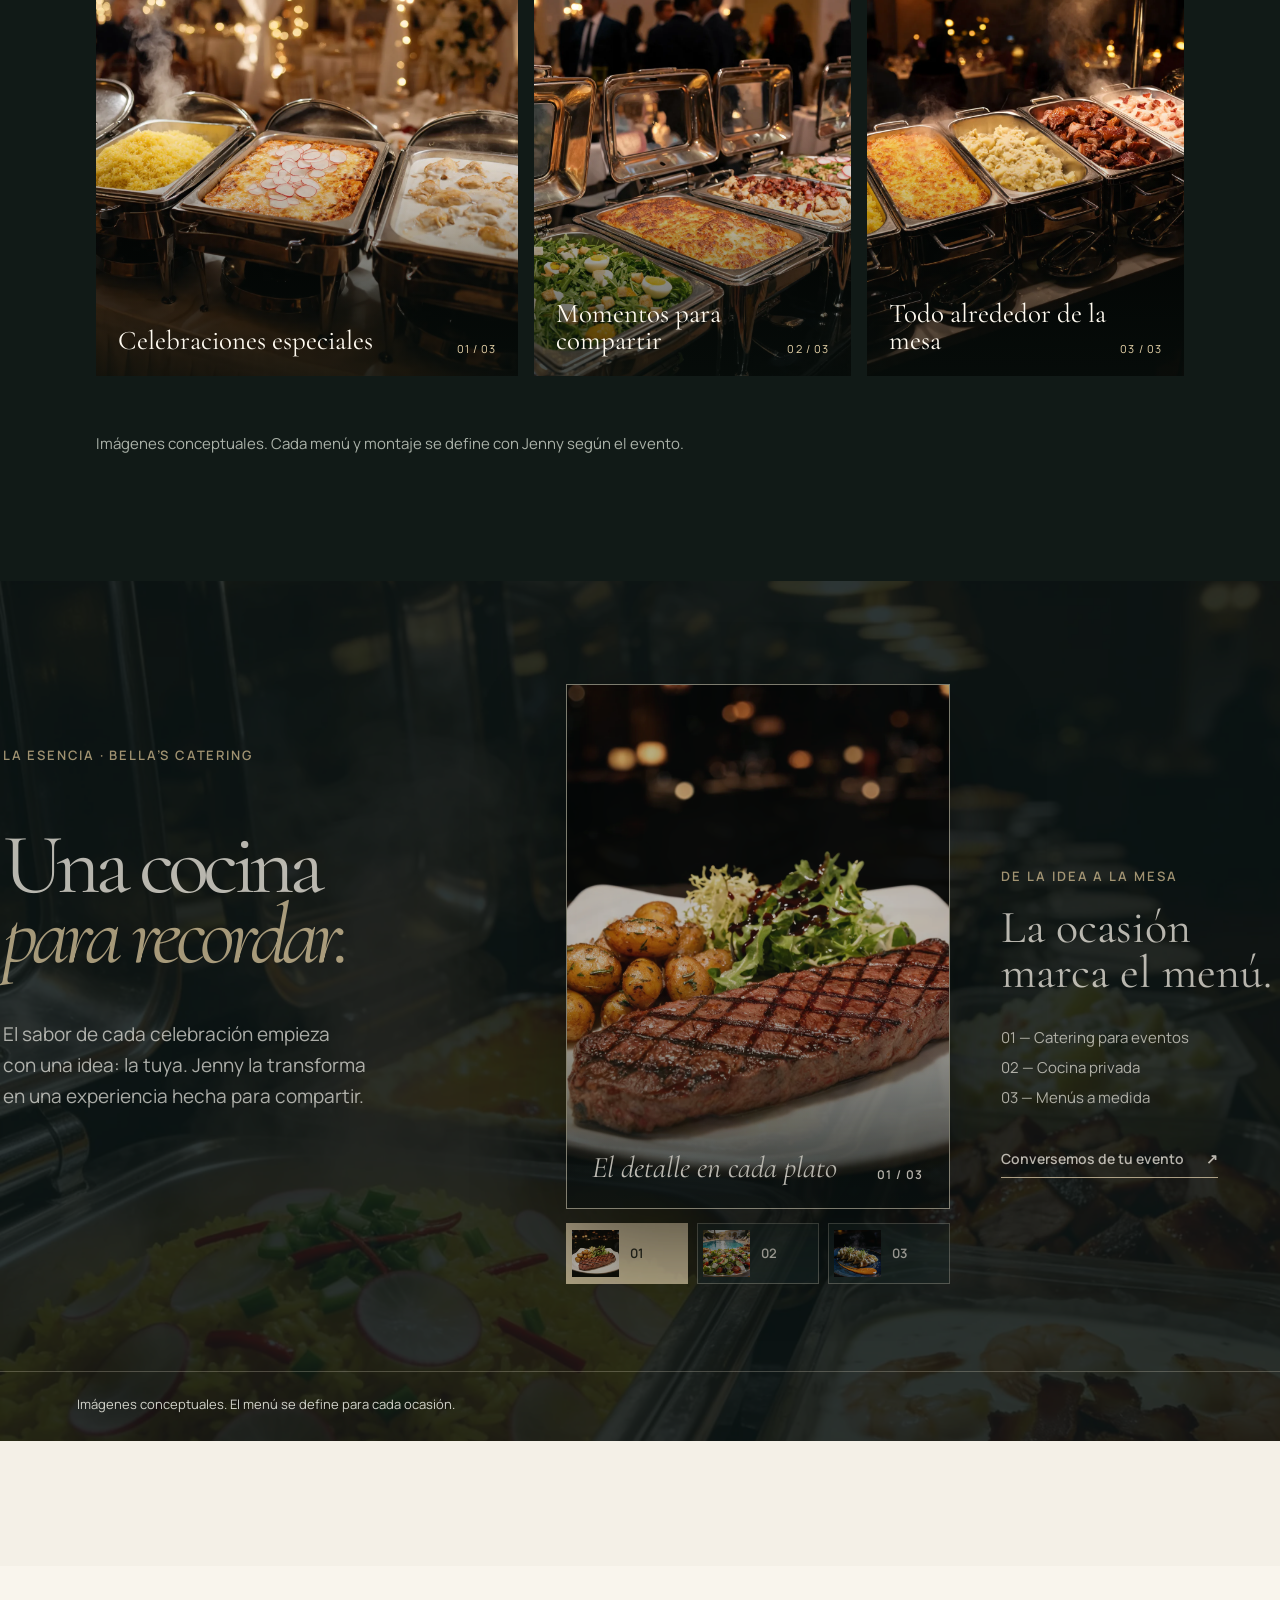
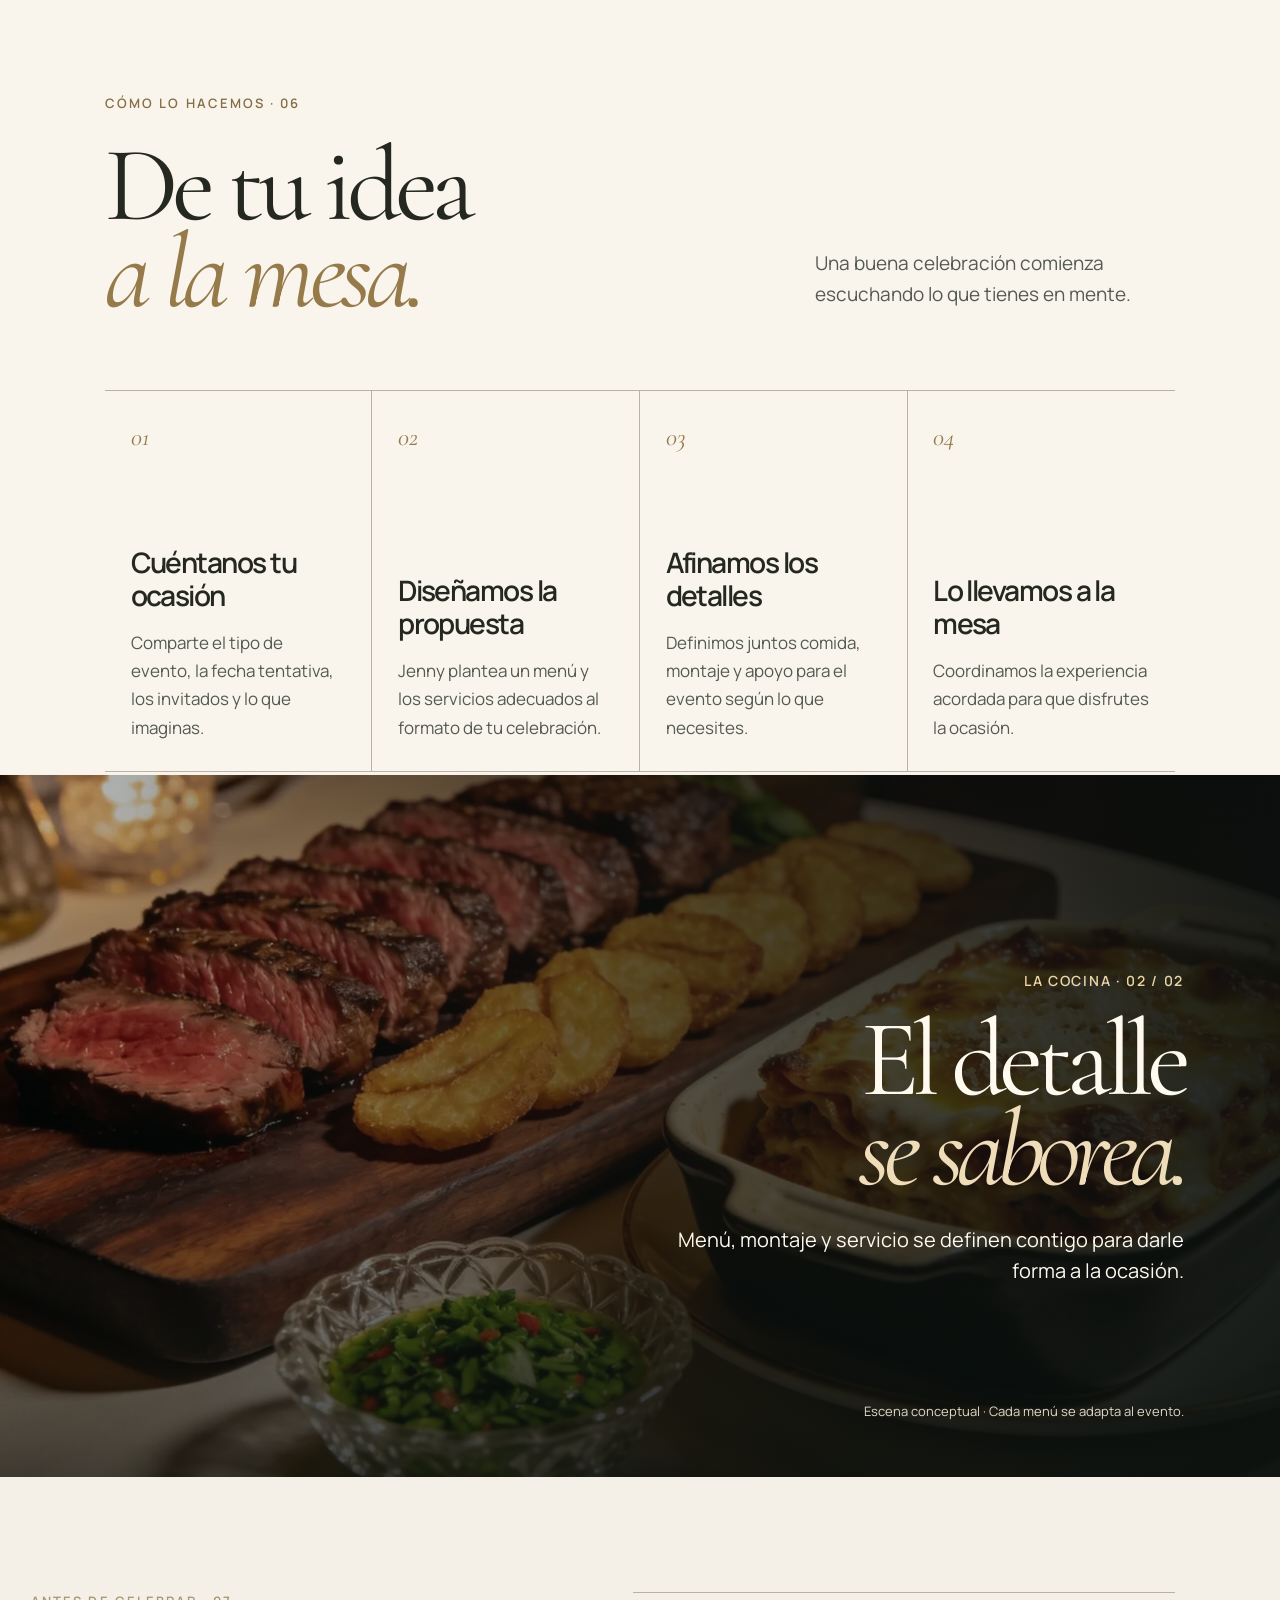
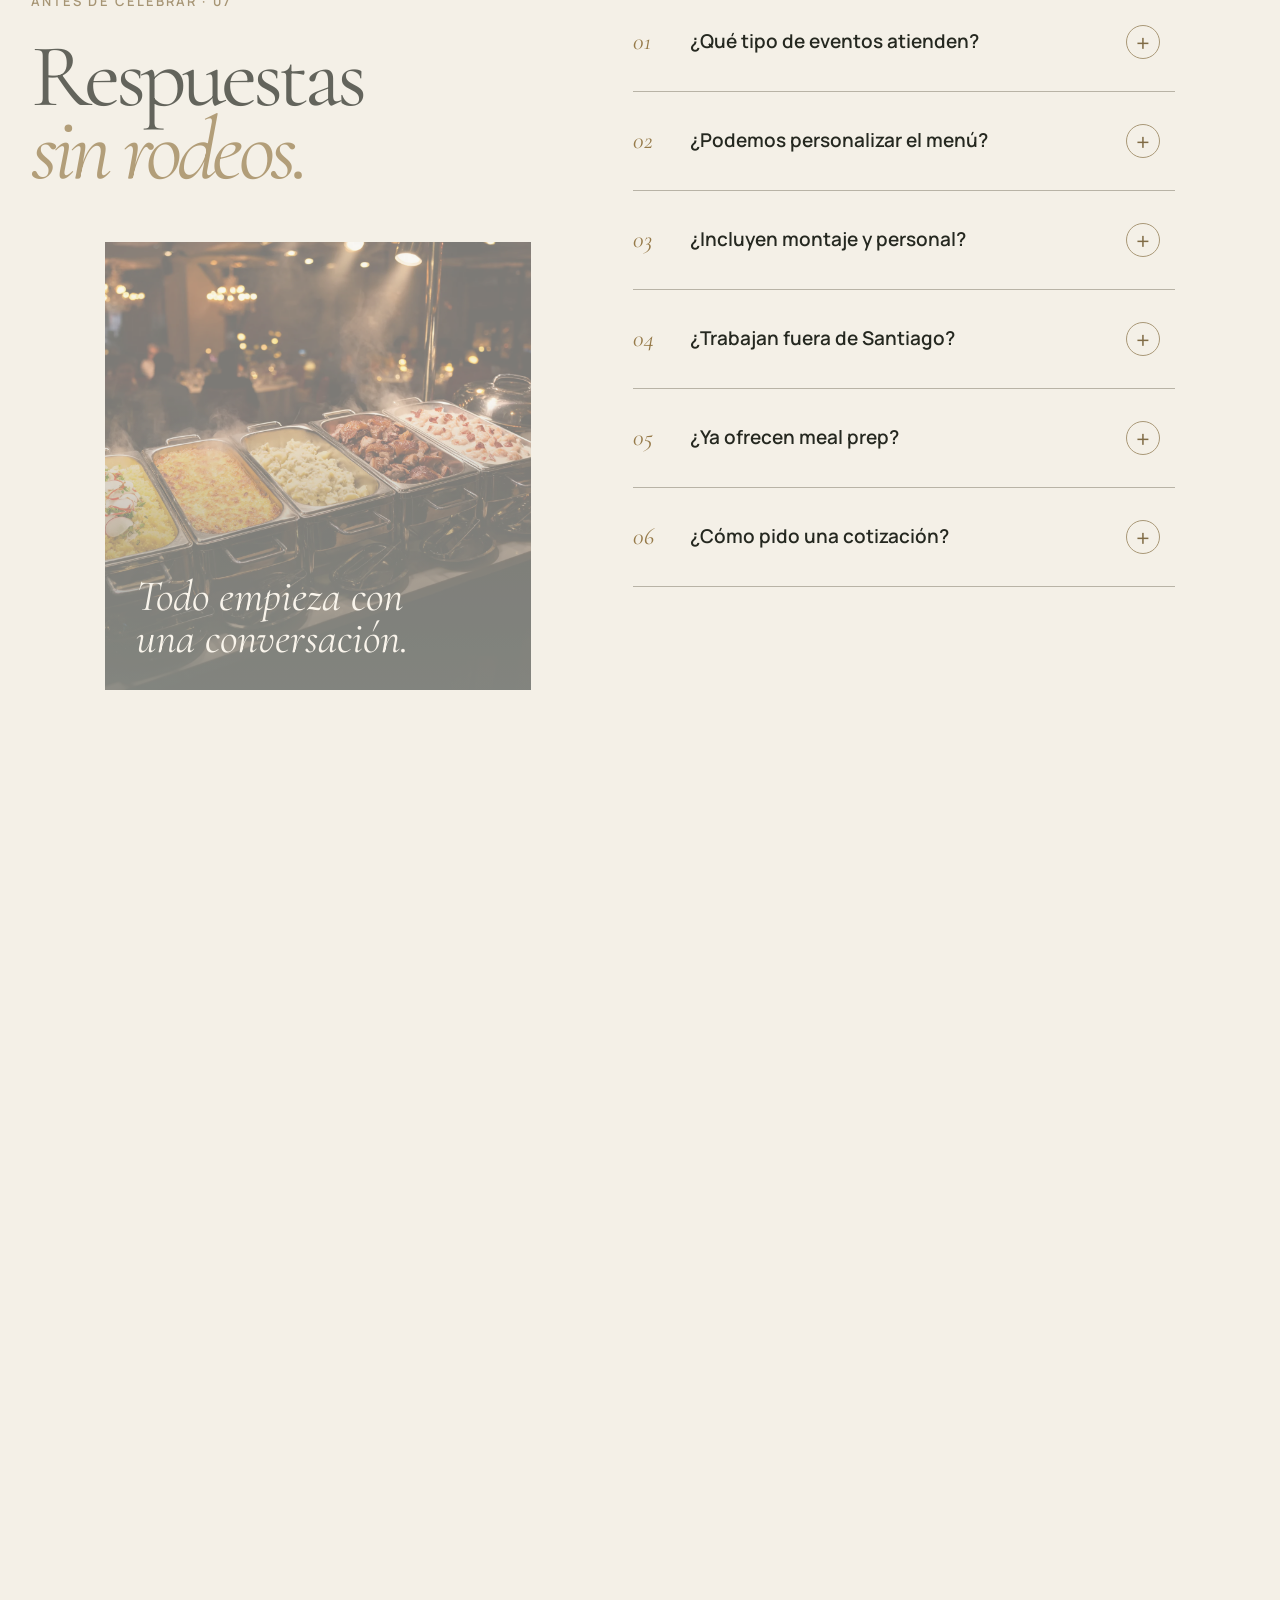
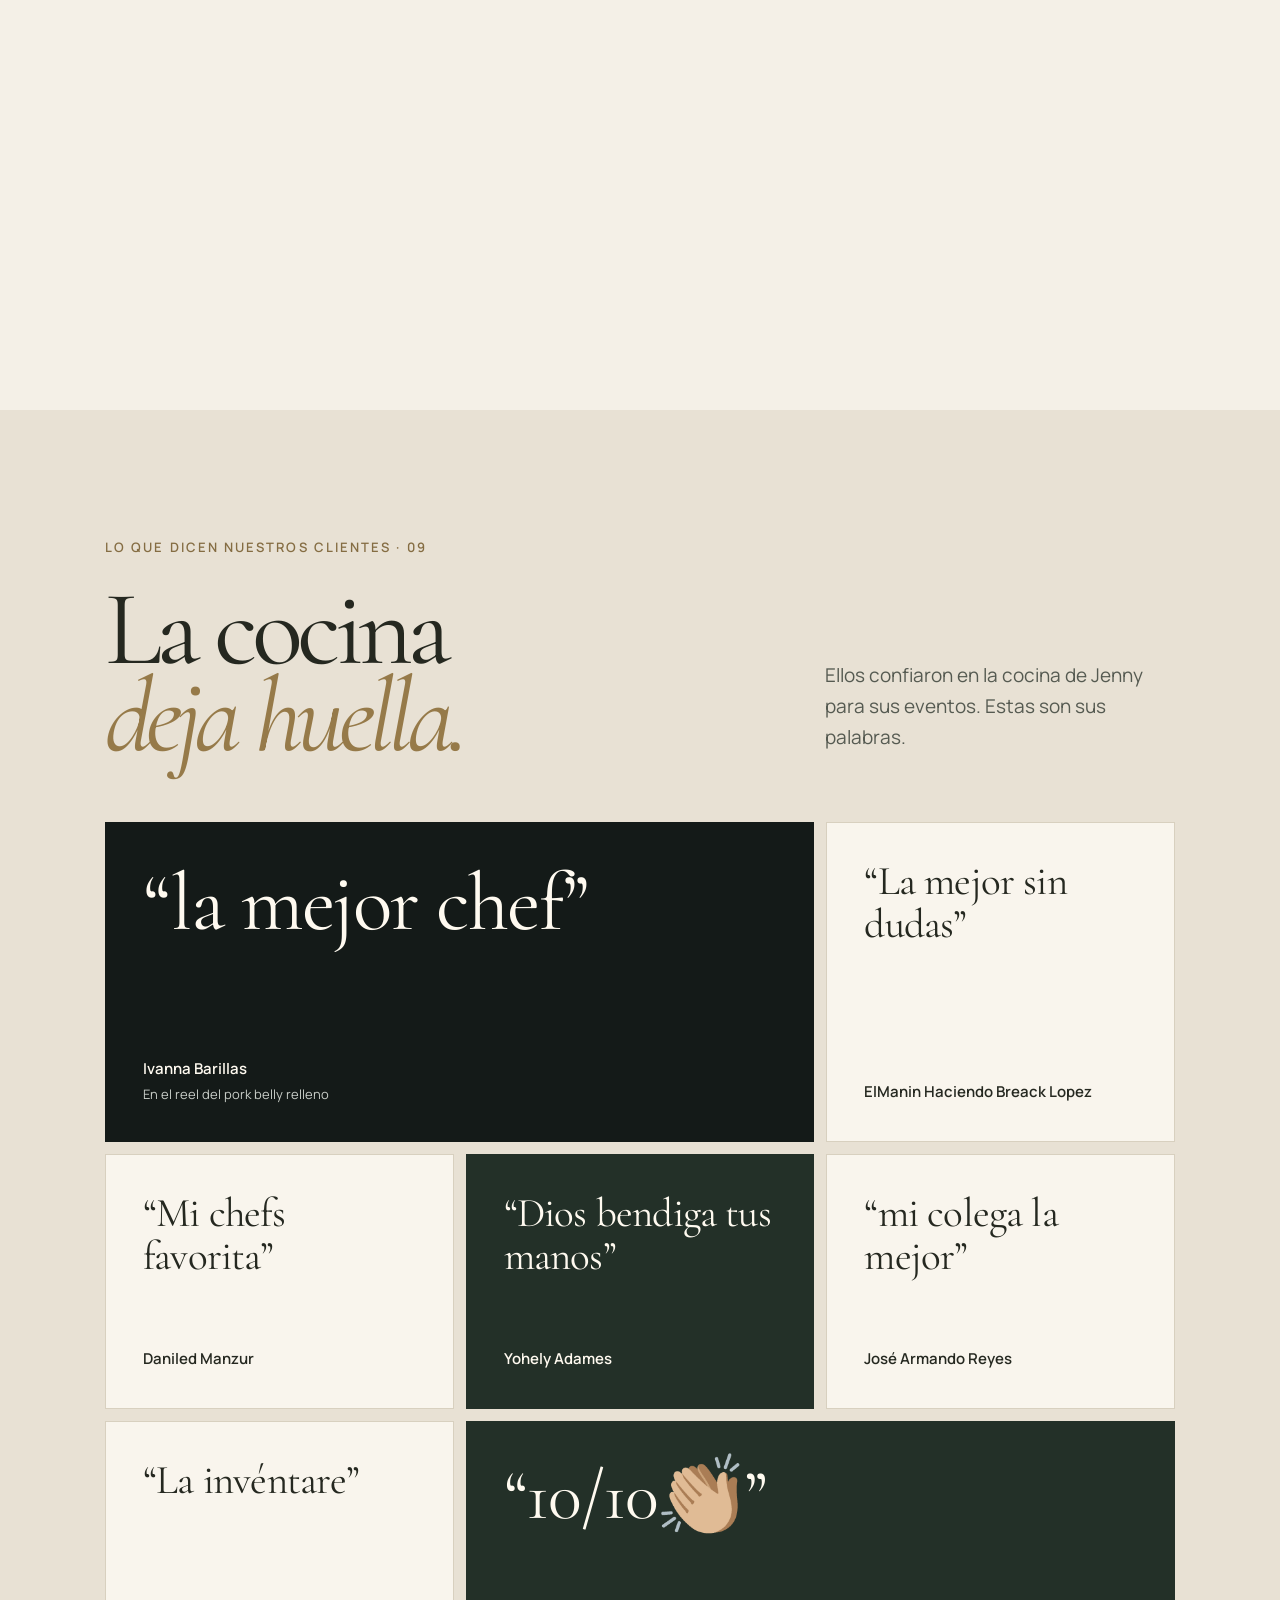
==== commit ea61ac7f: "fix: make section transitions visible across viewport" ====
--- a/index.html
+++ b/index.html
@@ -271,7 +271,8 @@
           <details><summary><span class="faq__number" aria-hidden="true">06</span><span class="faq__question">¿Cómo pido una cotización?</span><span class="faq__mark" aria-hidden="true">+</span></summary><p>Completa el formulario de esta página. Preparará un mensaje de WhatsApp para que lo revises y decidas si quieres enviarlo.</p></details>
         </div>
       </section>
-      <div class="section-stage section-stage--bella-way" id="manera" data-section-motion="right">
+      <span class="section-stage-anchor" id="manera" aria-hidden="true"></span>
+      <div class="section-stage section-stage--bella-way" data-section-motion="right">
       <section class="bella-way" aria-labelledby="bella-way-title">
         <img class="bella-way__photo" src="ASSETS/images/jenny-plating.webp" alt="" width="1280" height="1440" loading="lazy" />
         <div class="bella-way__frame">
--- a/css/bella-way.css
+++ b/css/bella-way.css
@@ -21,7 +21,7 @@
 .bella-way__word span:first-child { font-size: clamp(110px, 24vw, 390px); }
 .bella-way__word span:last-child { justify-self: end; font-size: clamp(92px, 17.5vw, 280px); letter-spacing: -.075em; }
 @media (max-width: 760px) {
-  .bella-way { min-height: 800px; padding: 35px 23px; }
+  .bella-way { min-height: max(800px, 100svh); padding: 35px 23px; }
   .bella-way__photo { object-position: 49% 45%; }
   .bella-way::after { background: linear-gradient(0deg, #0e1512e6, #0e15128c 55%, #0e1512b8); }
   .bella-way__frame { display: block; }
--- a/css/section-transitions.css
+++ b/css/section-transitions.css
@@ -1,6 +1,5 @@
-.section-stage { position: relative; overflow: clip; }
-.section-stage > section { width: 100%; }
-.section-stage--biography { background: #111a17; }
-.section-stage--process { background: #1b241f; }
-.section-stage--bella-way { background: var(--paper); }
-.section-stage--reactions { background: var(--night); }
+#contenido { overflow-x: clip; }
+.section-stage-anchor { display: block; height: 0; pointer-events: none; }
+.section-stage-pin-spacer { pointer-events: none; }
+.section-stage { position: relative; z-index: 2; clip-path: inset(-100vh 0 0 0); pointer-events: none; }
+.section-stage > section { width: 100%; pointer-events: auto; }
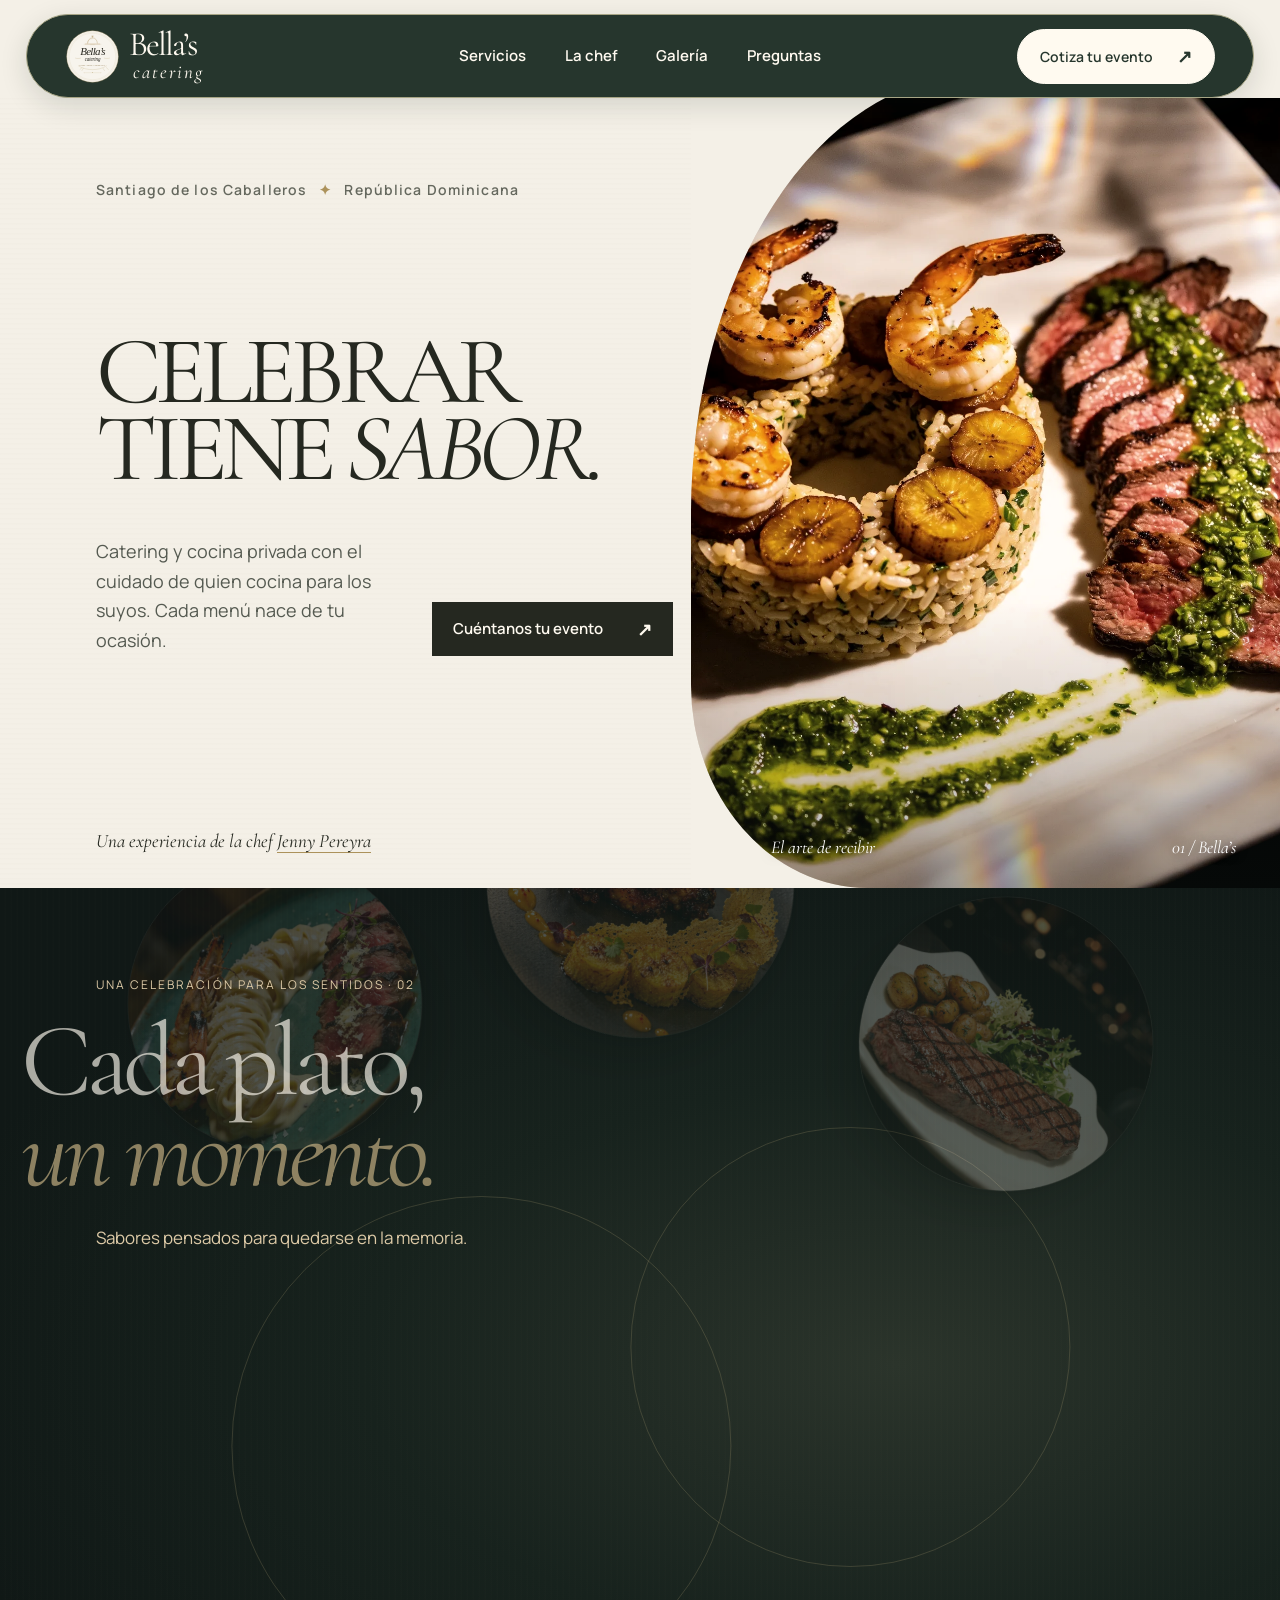
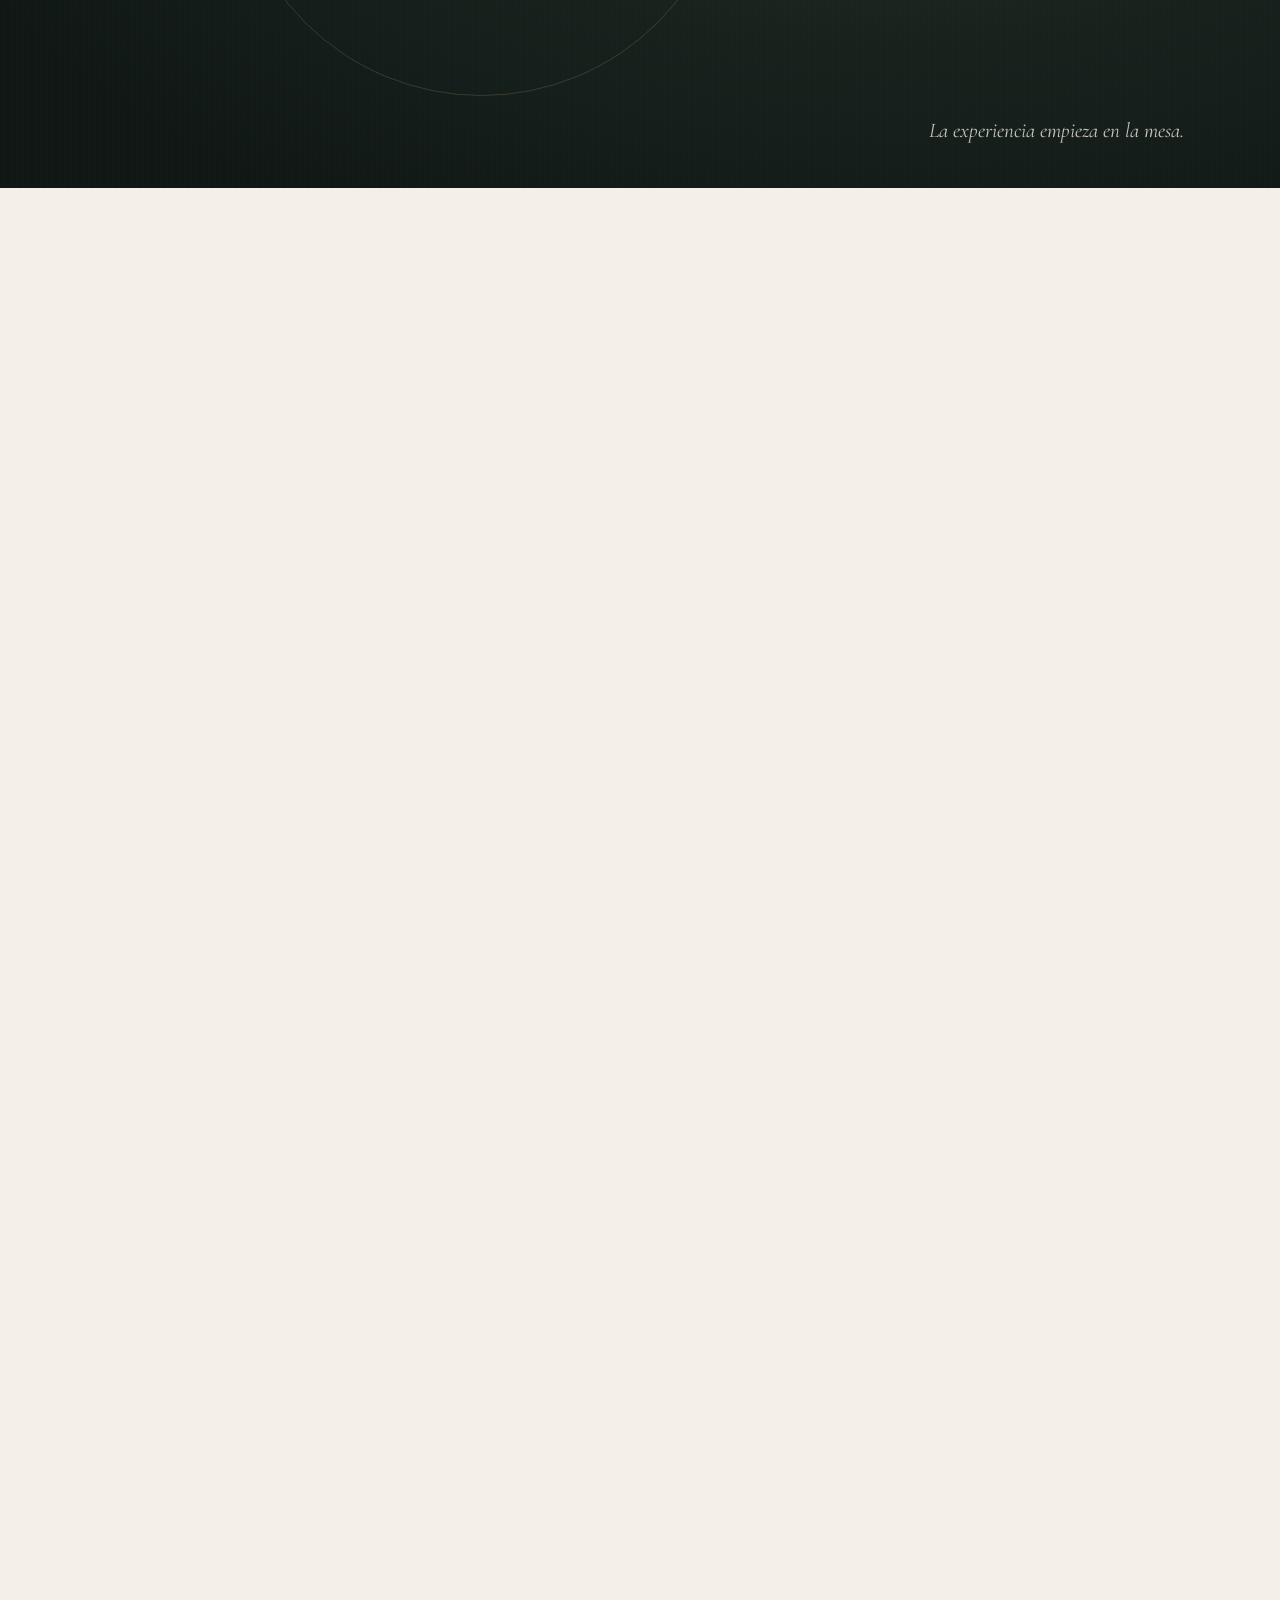
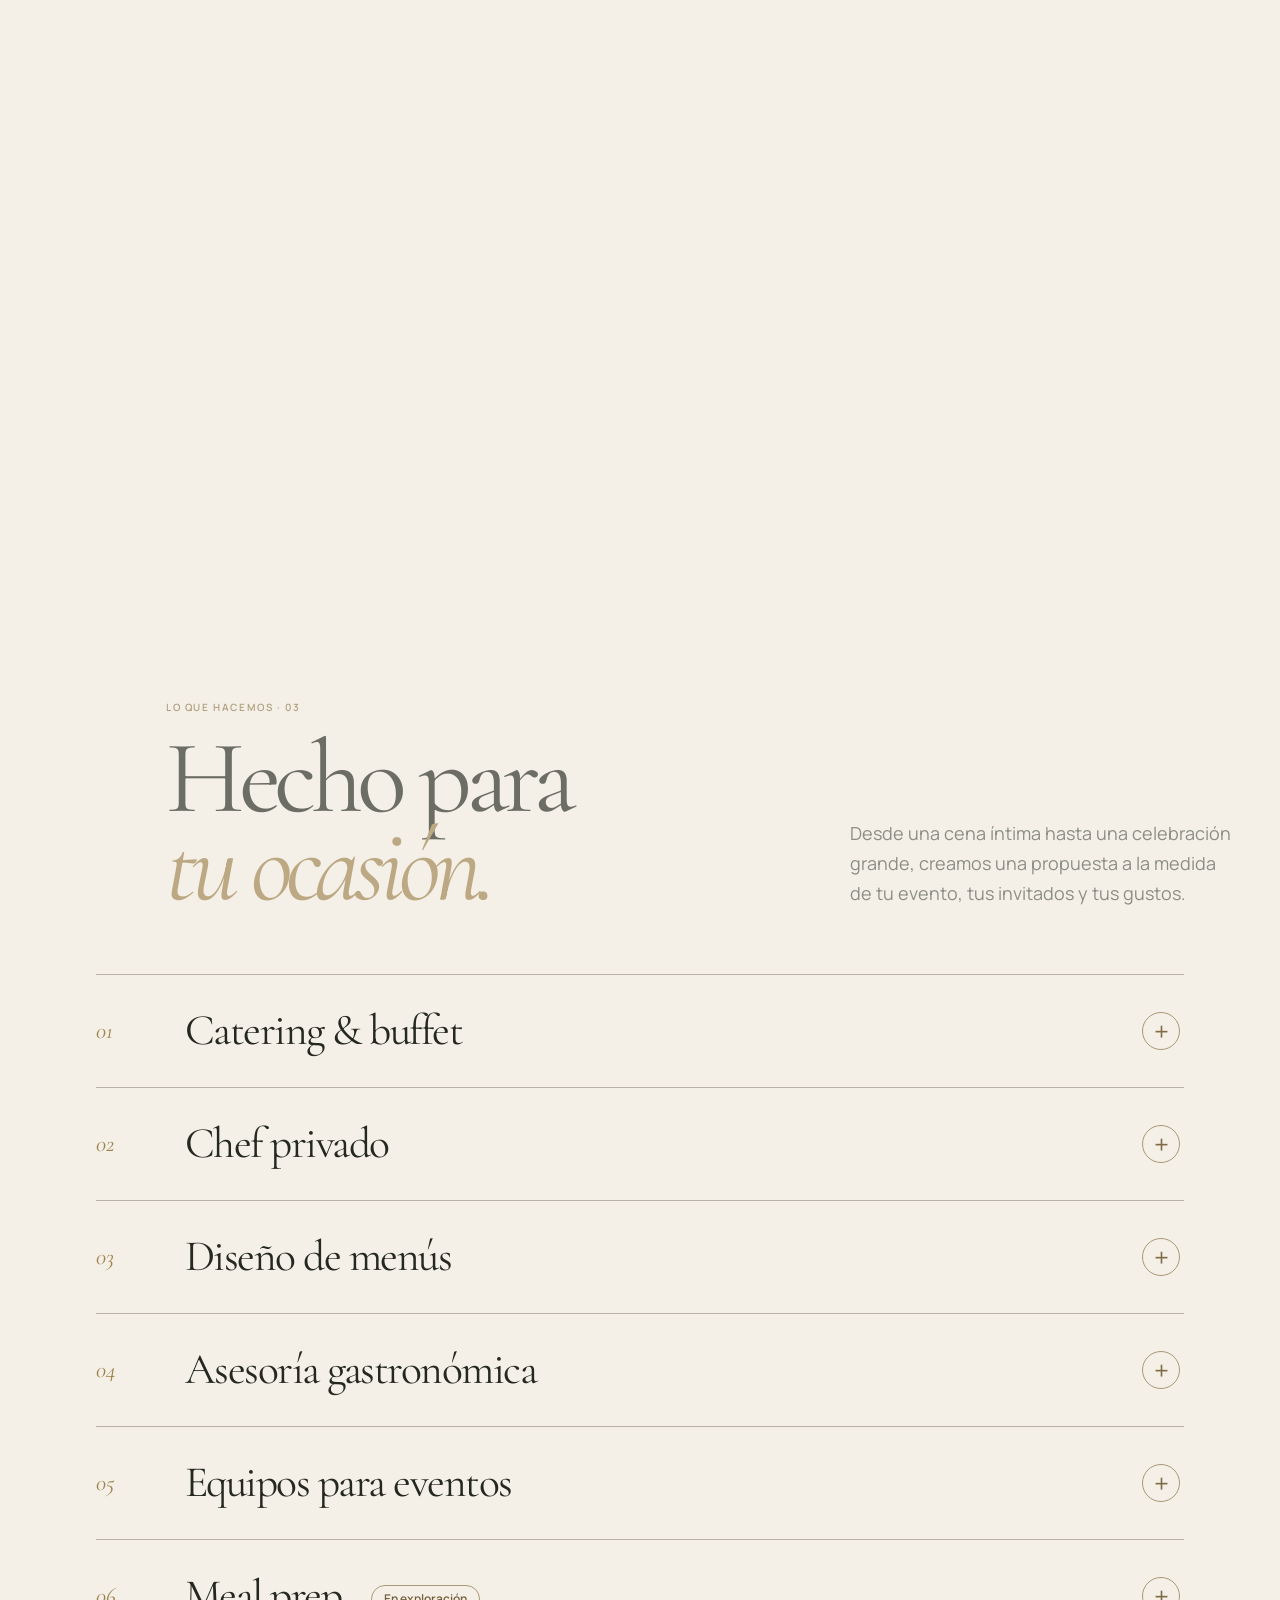
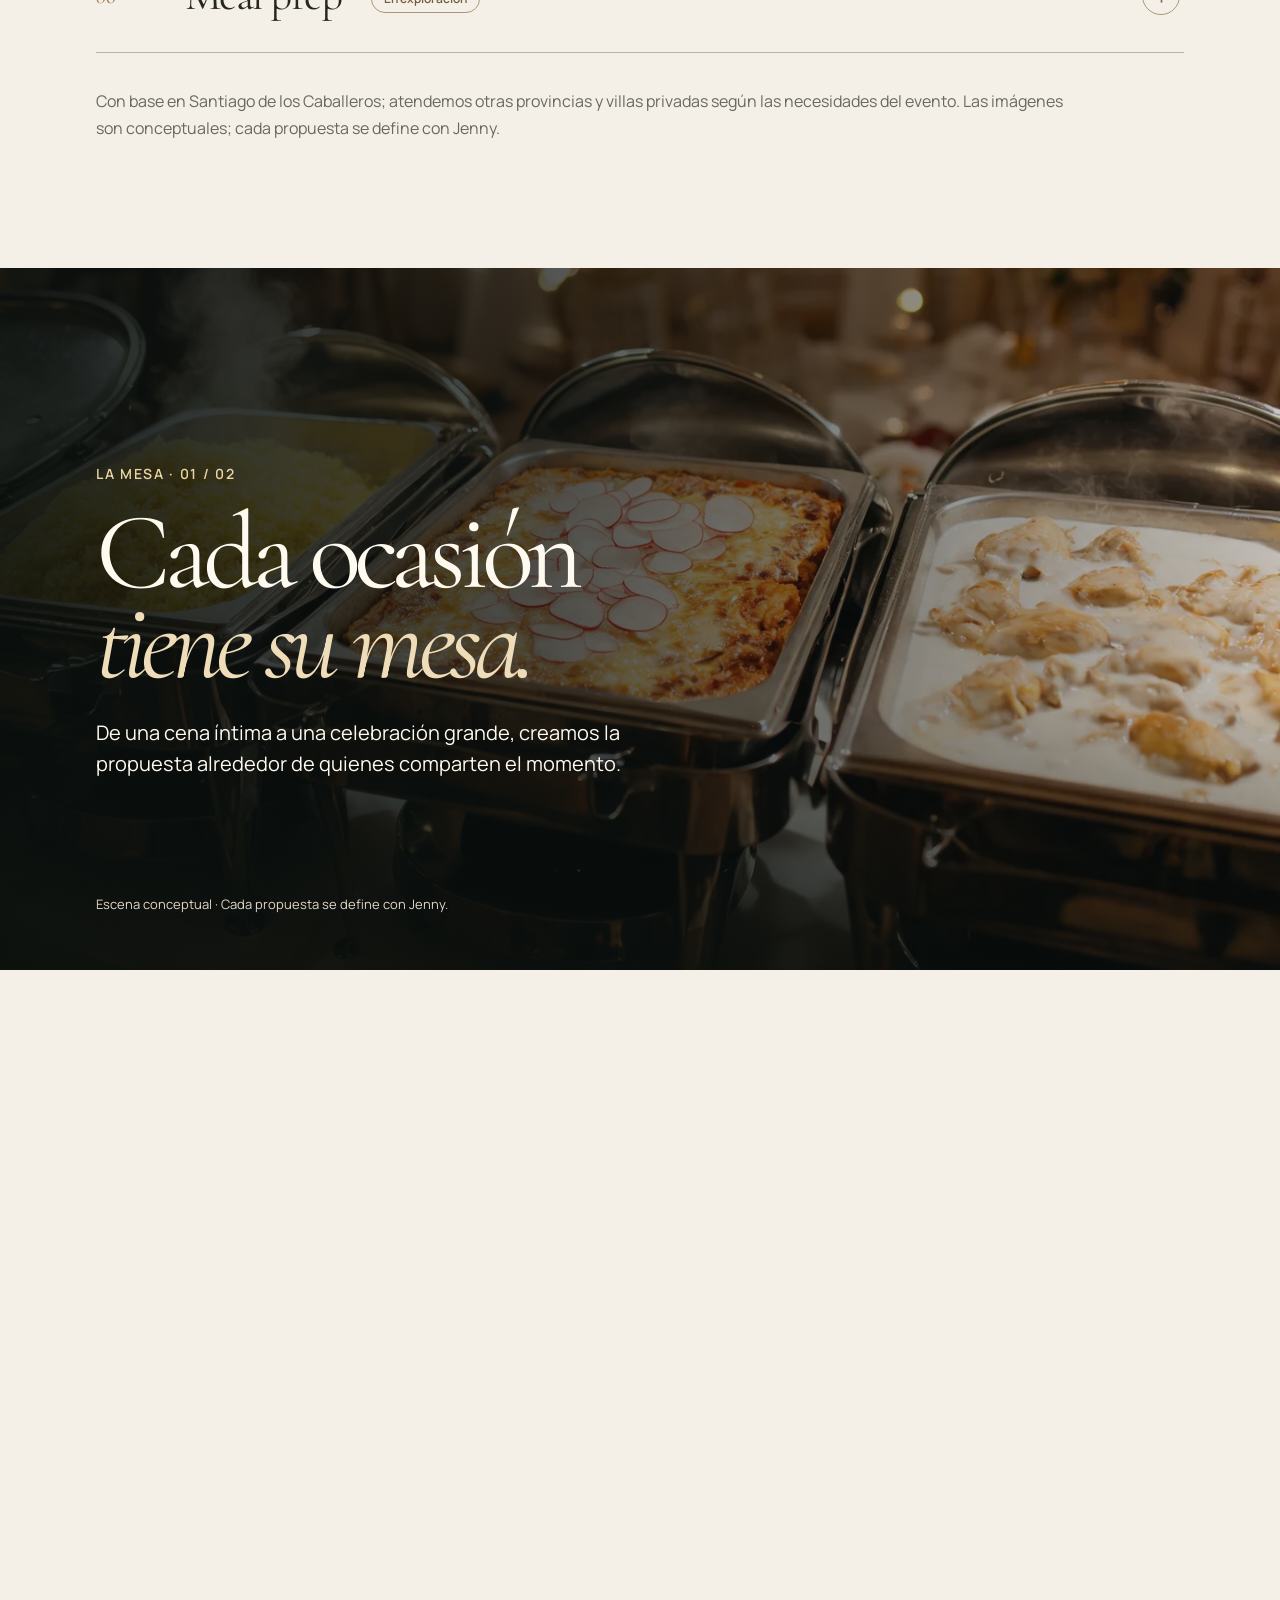
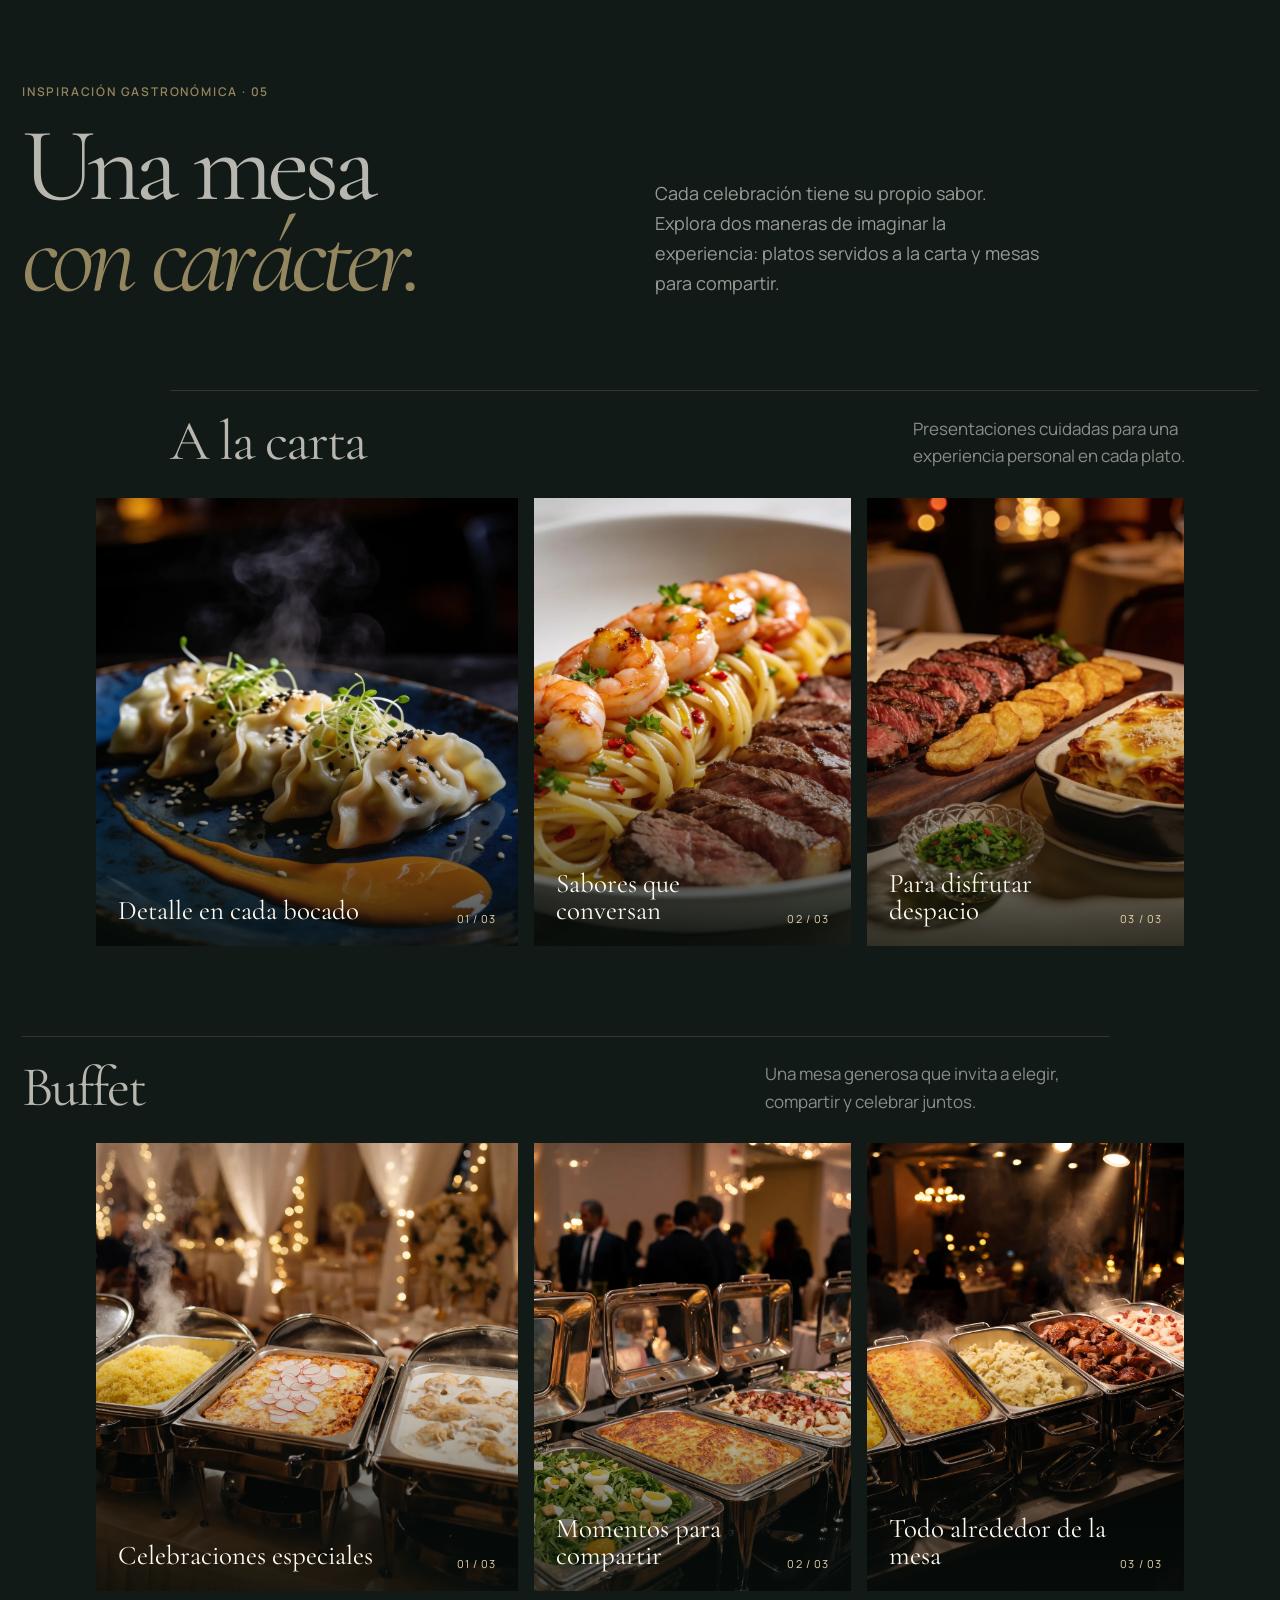
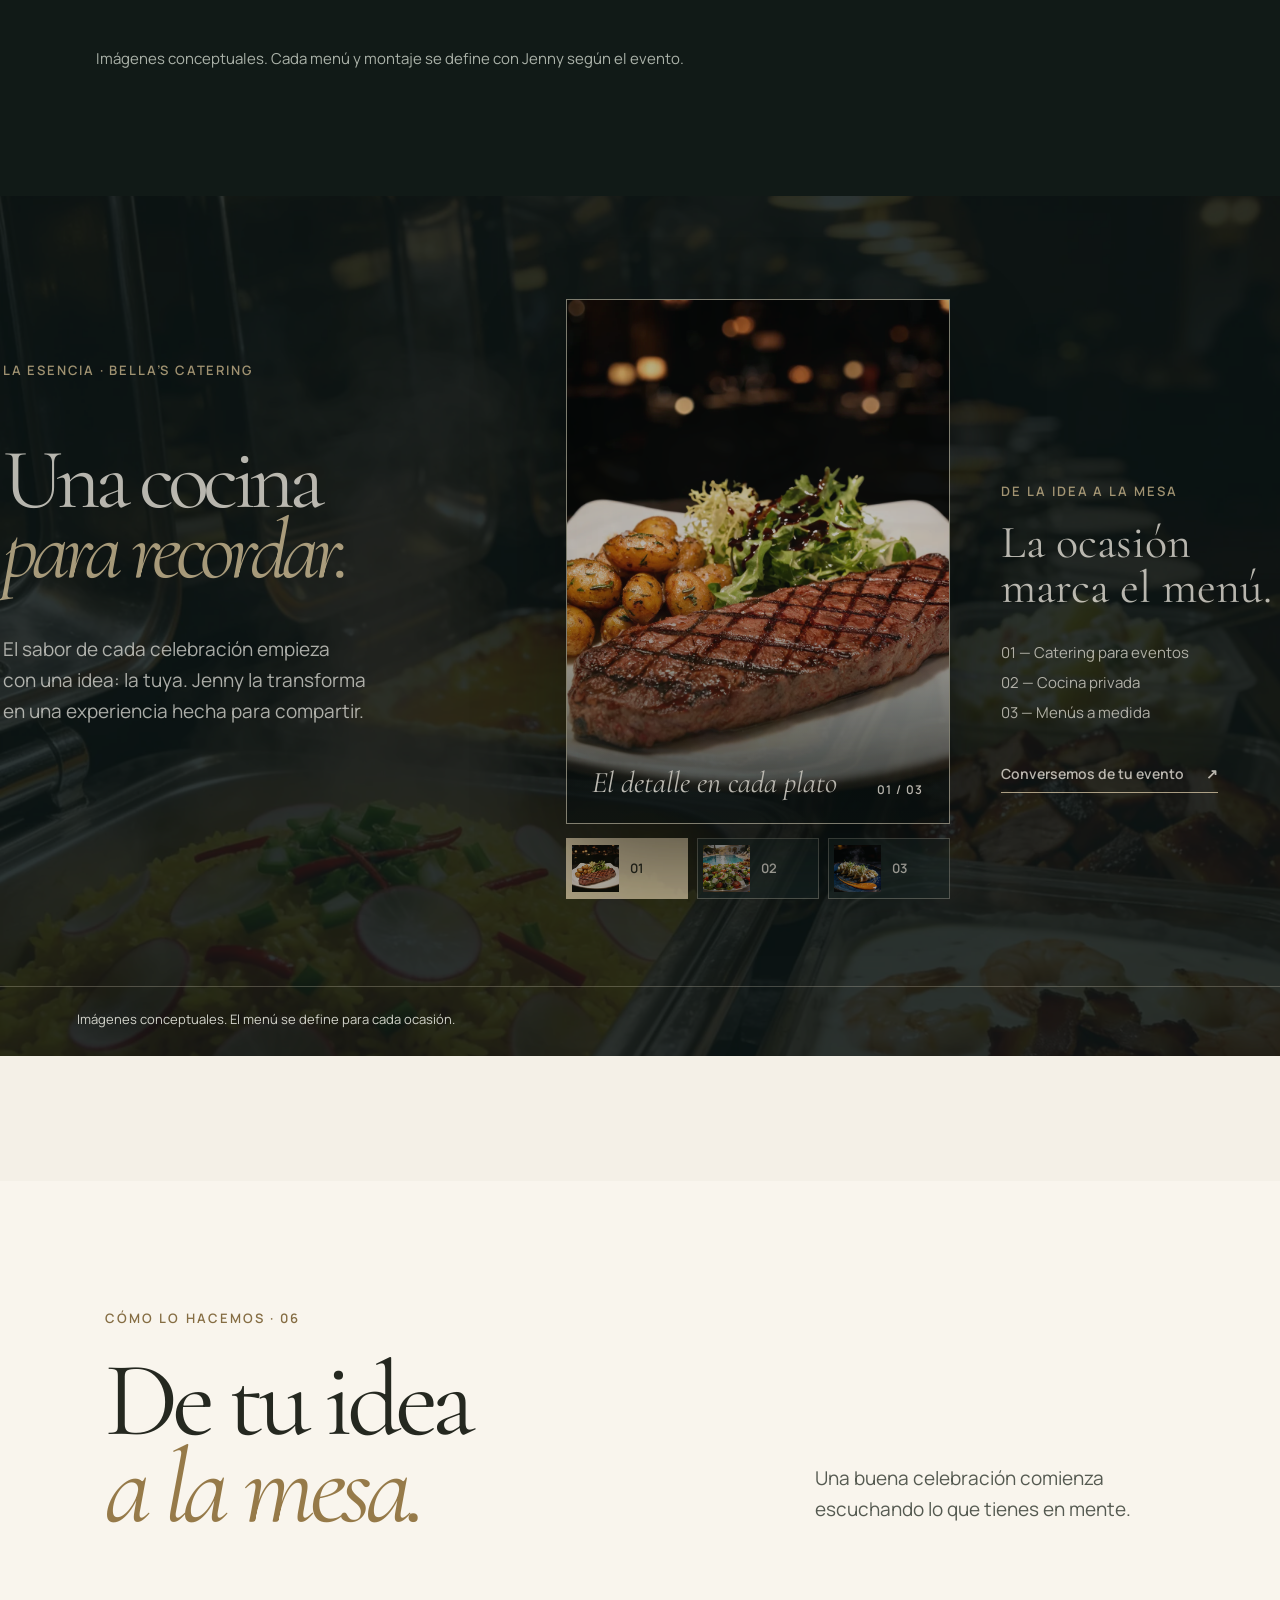
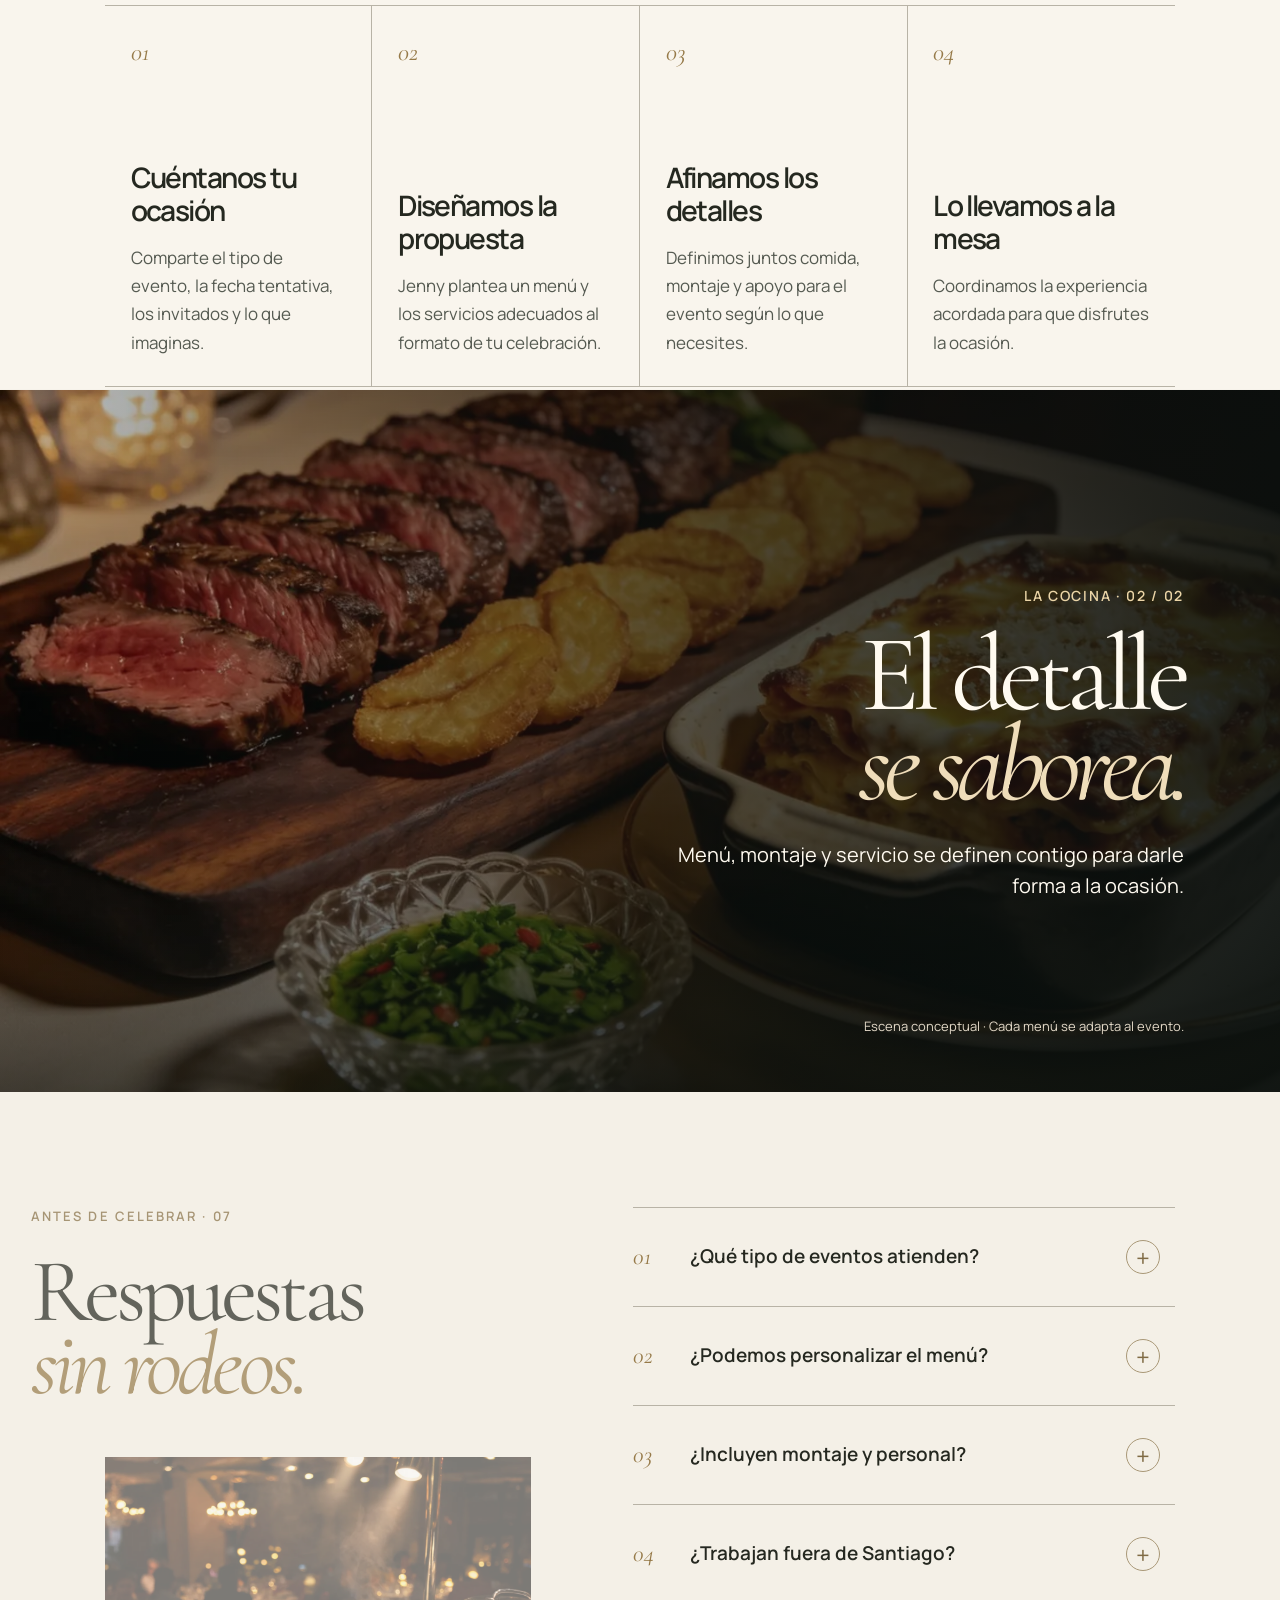
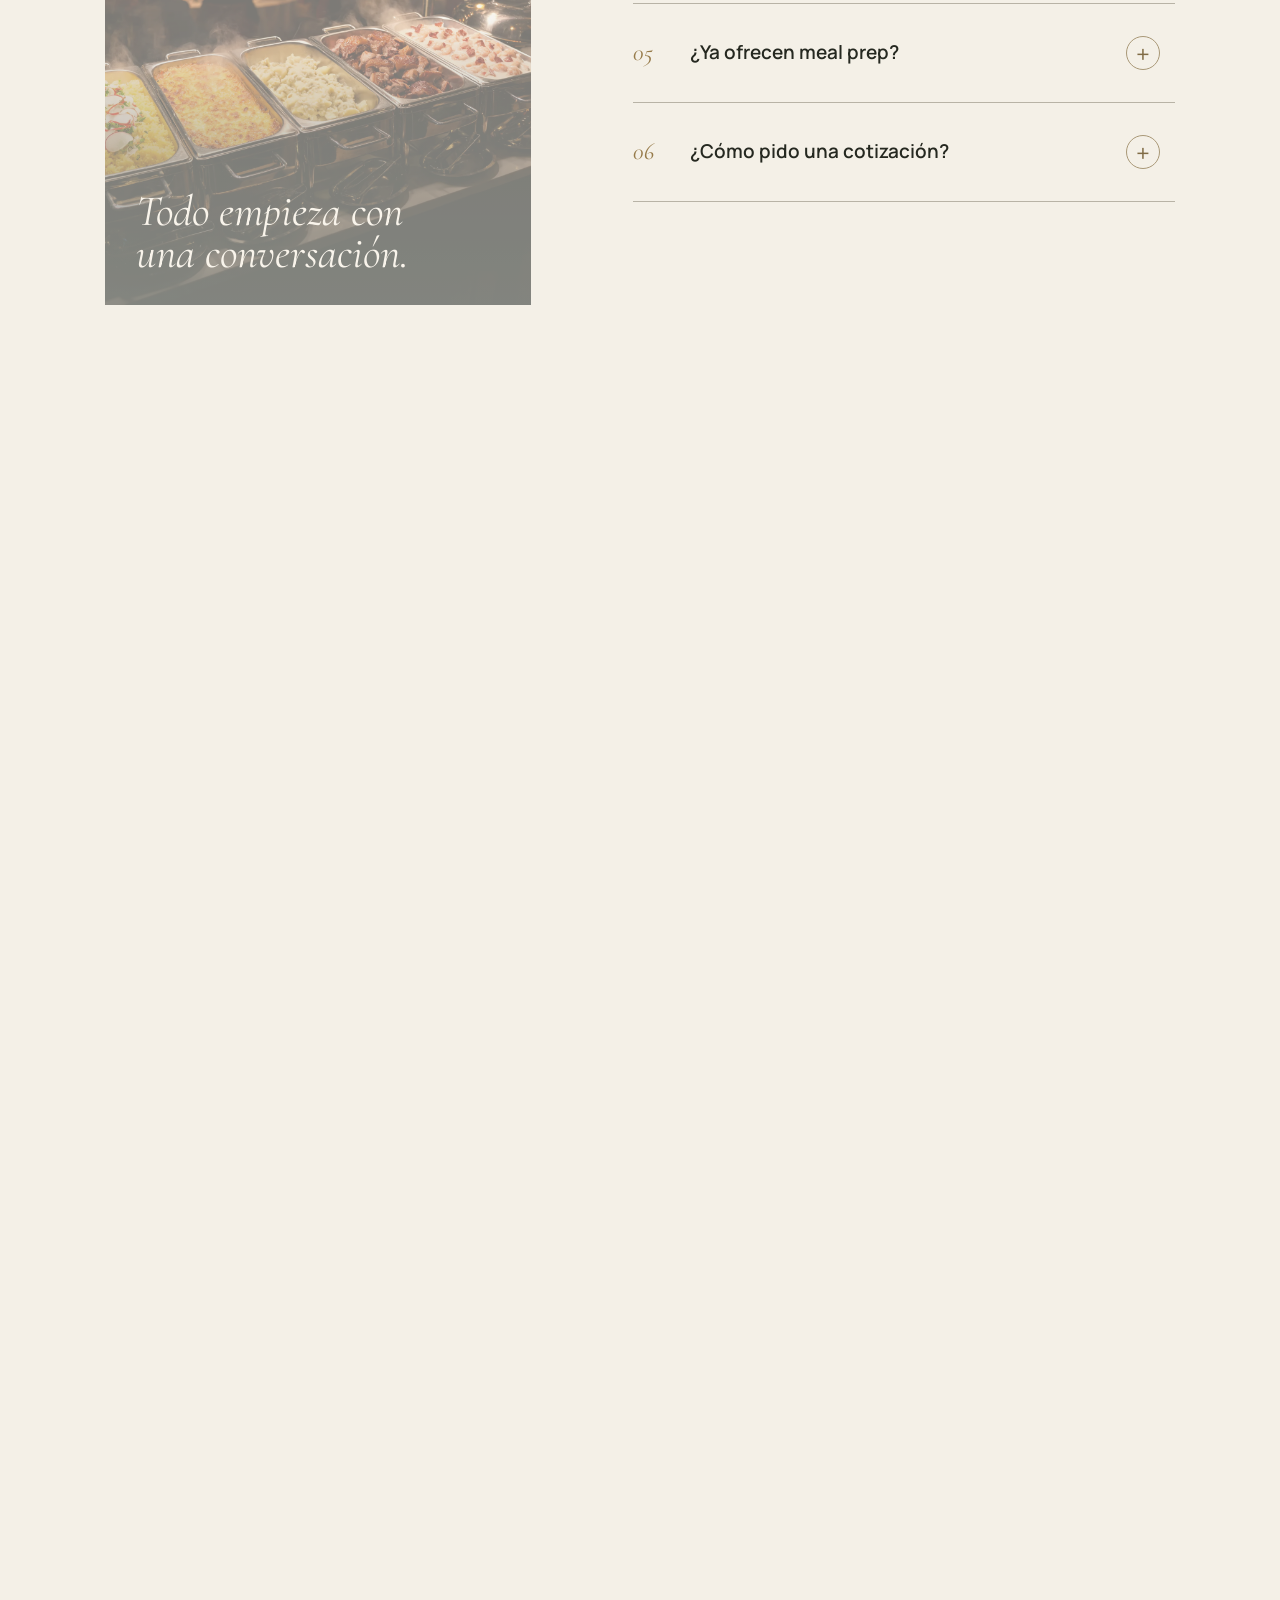
==== commit 7e70696a: "feat: hold biography and Bella scene after entry" ====
--- a/index.html
+++ b/index.html
@@ -147,7 +147,7 @@
           <p class="parallax-panel__note">Escena conceptual · Cada propuesta se define con Jenny.</p>
         </div>
       </section>
-      <div class="section-stage section-stage--biography" id="chef" data-section-motion="left">
+      <div class="section-stage section-stage--biography" id="chef" data-section-motion="left" data-section-hold="biography">
       <section class="biography" aria-labelledby="biography-title">
         <div class="biography__visual">
           <img src="ASSETS/images/jenny-portrait.webp" alt="Representación editorial de la chef Jenny Pereyra en una cocina profesional" width="1500" height="1500" loading="lazy" />
@@ -272,7 +272,7 @@
         </div>
       </section>
       <span class="section-stage-anchor" id="manera" aria-hidden="true"></span>
-      <div class="section-stage section-stage--bella-way" data-section-motion="right">
+      <div class="section-stage section-stage--bella-way" data-section-motion="right" data-section-hold="bella-way">
       <section class="bella-way" aria-labelledby="bella-way-title">
         <img class="bella-way__photo" src="ASSETS/images/jenny-plating.webp" alt="" width="1280" height="1440" loading="lazy" />
         <div class="bella-way__frame">
